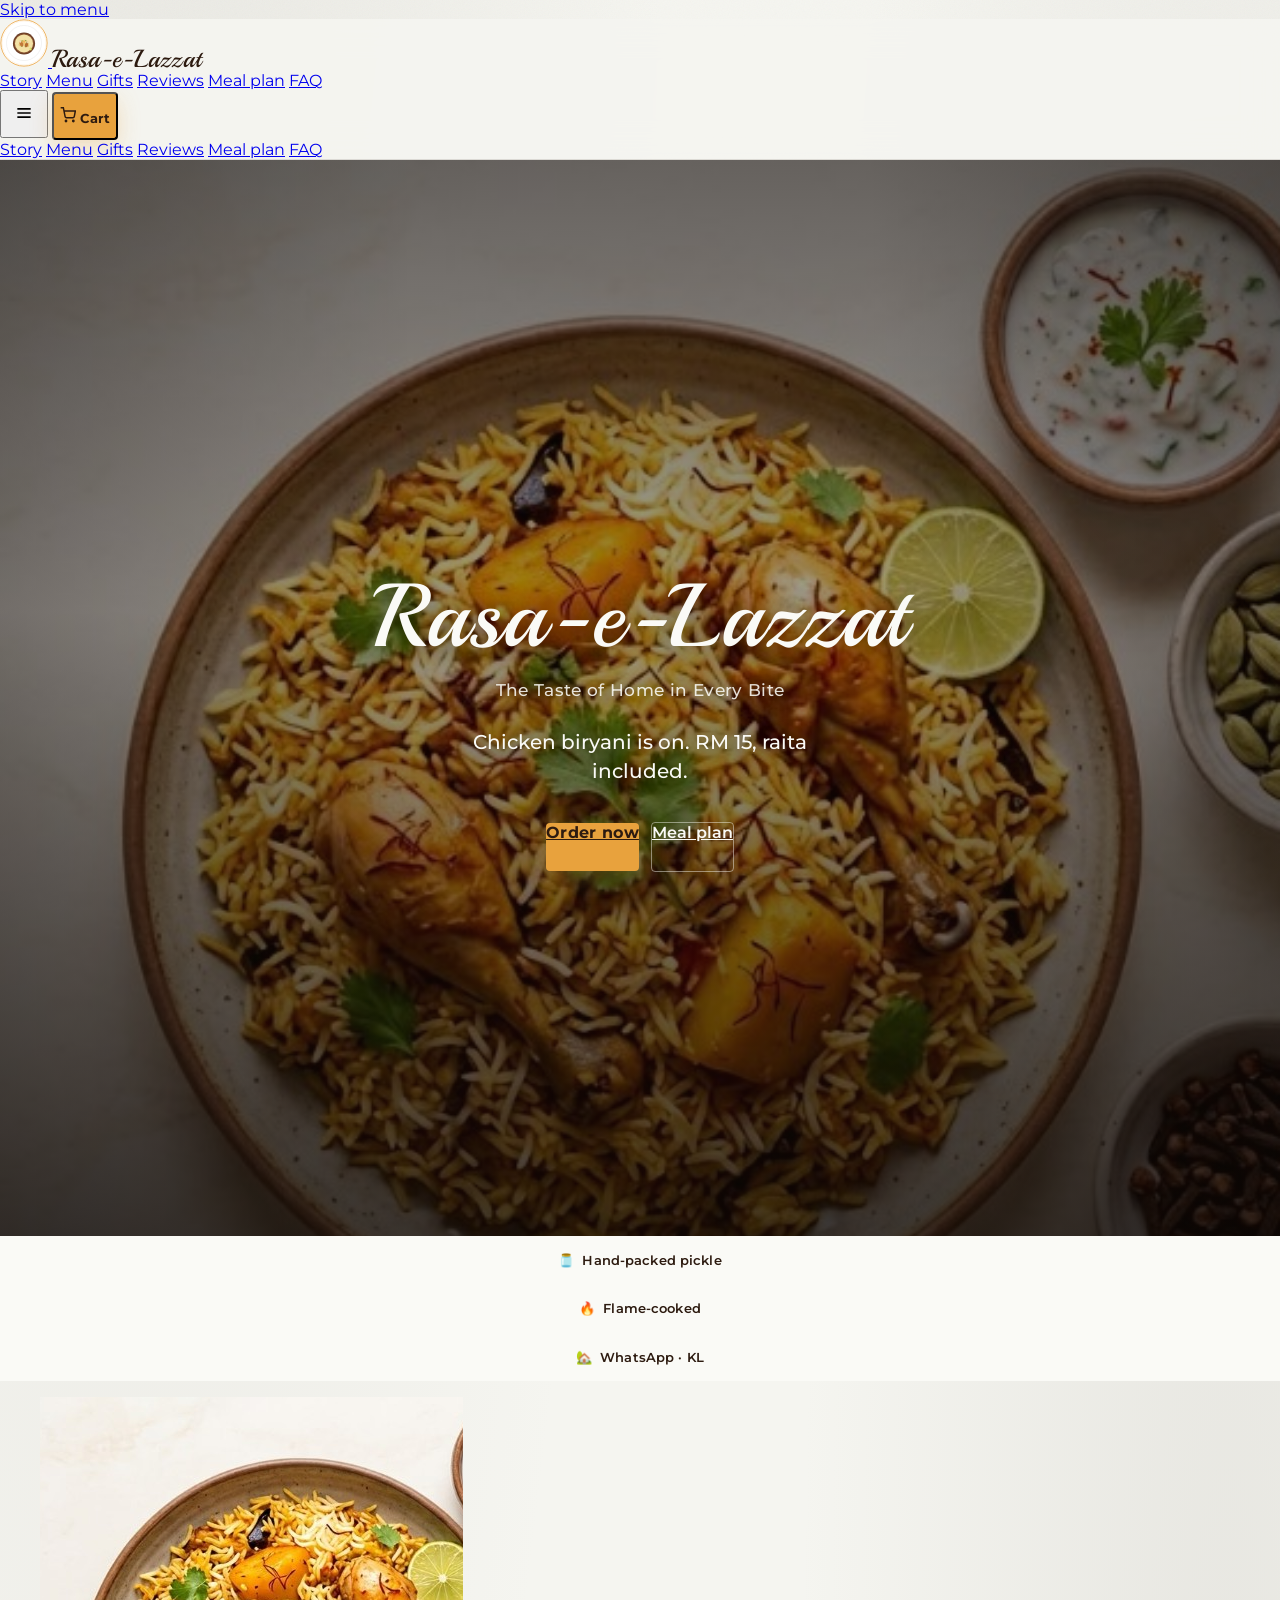
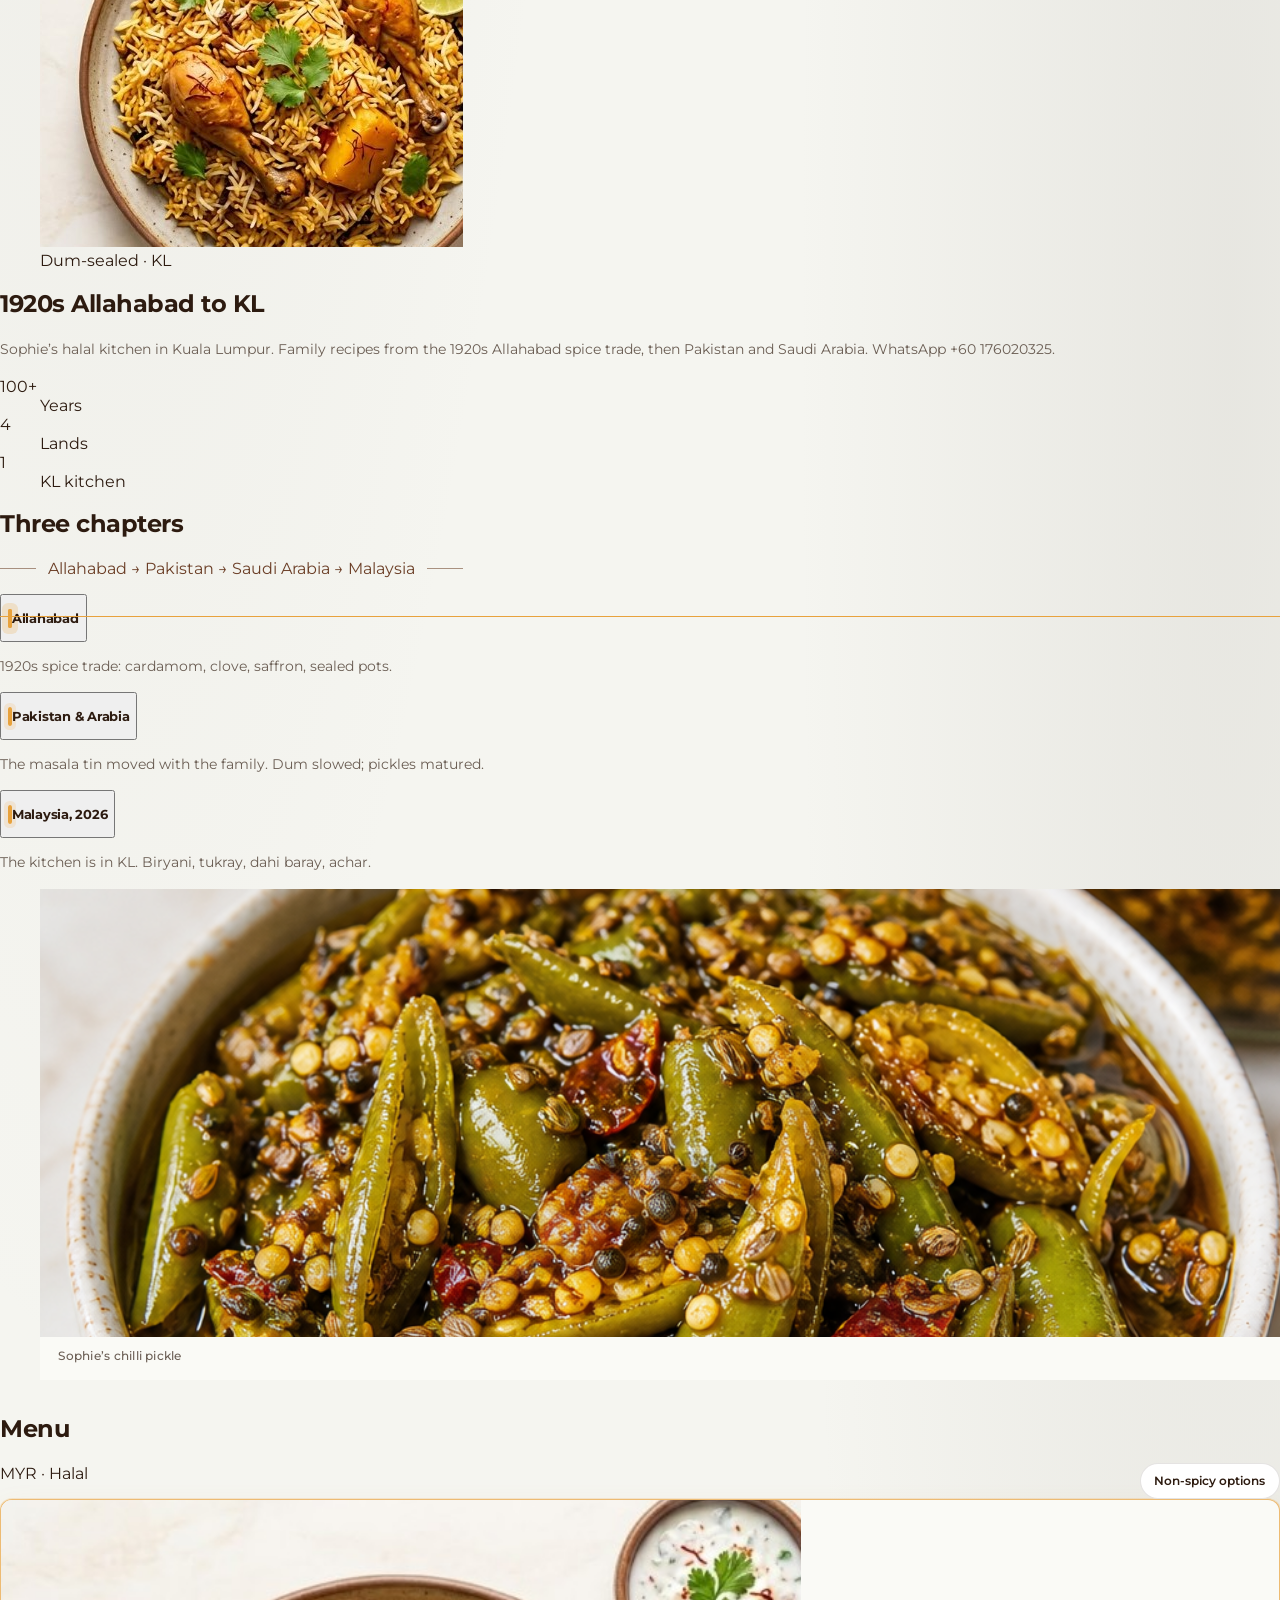
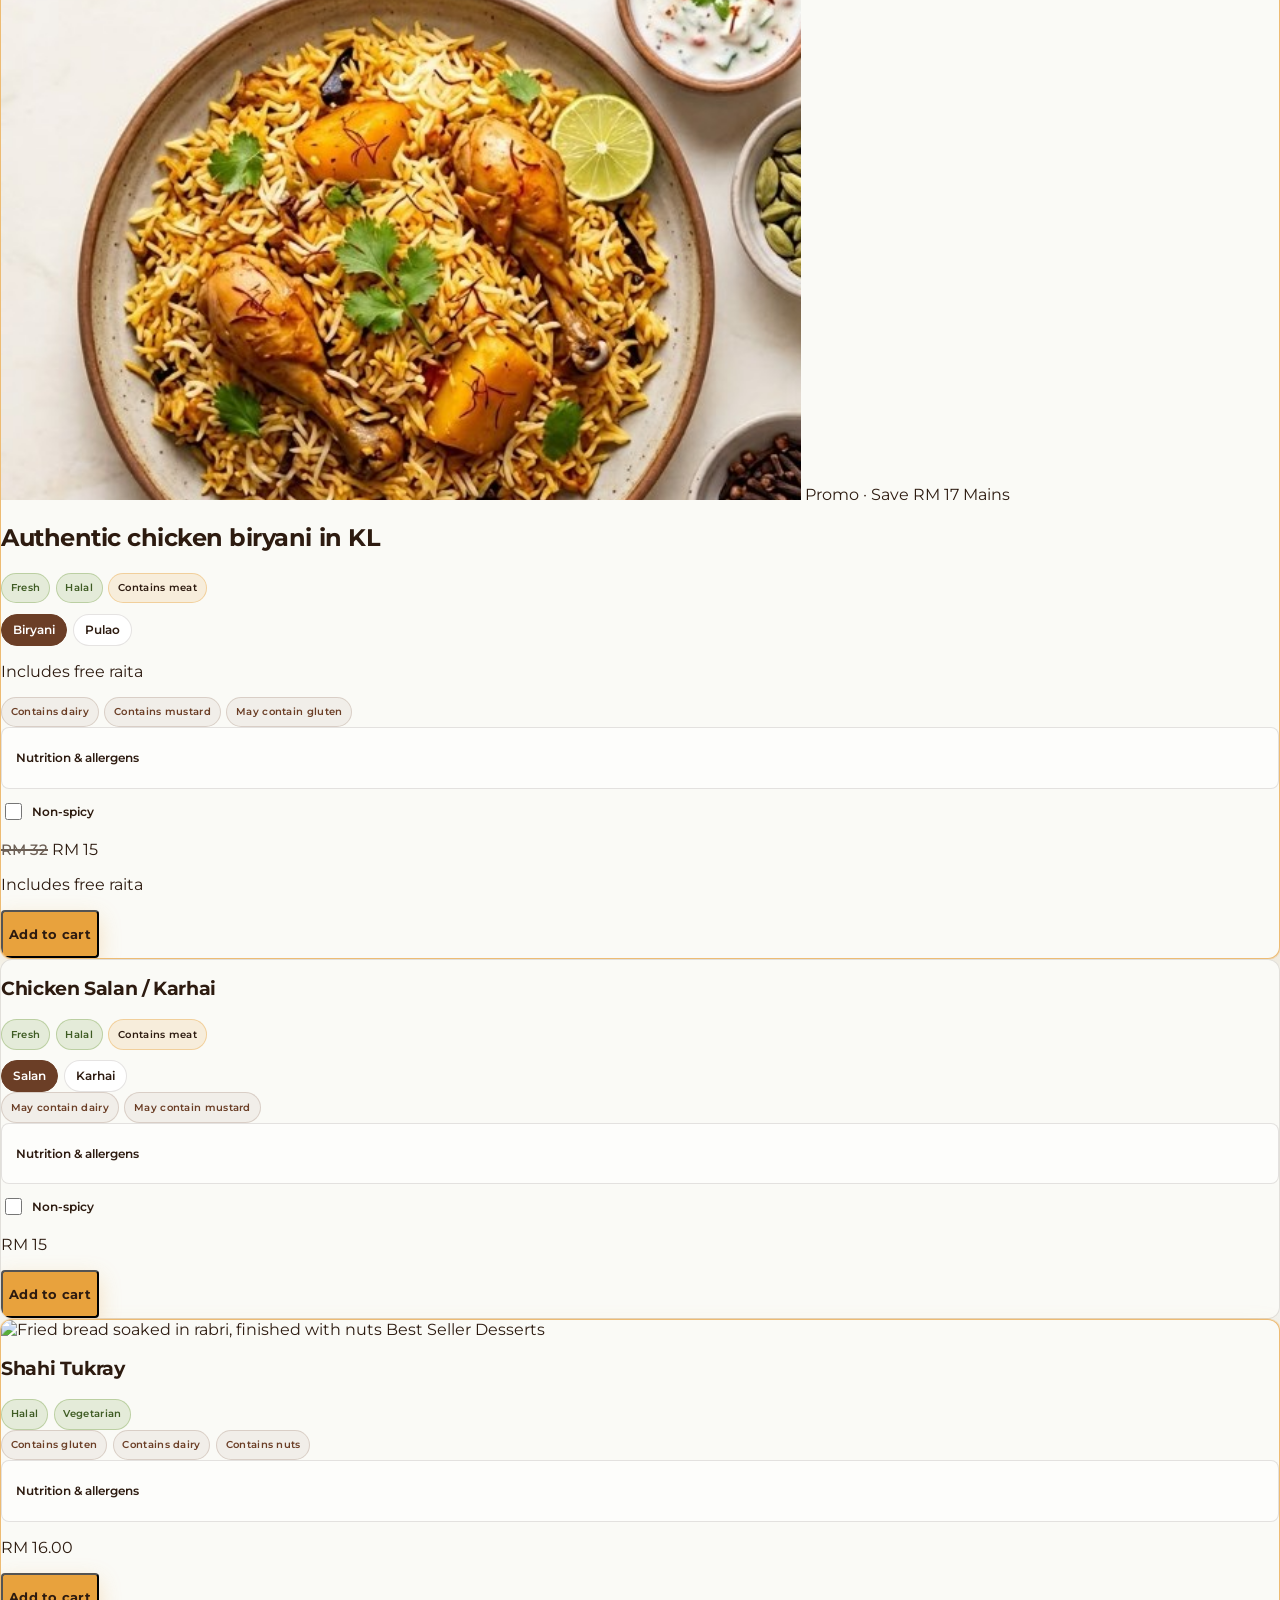
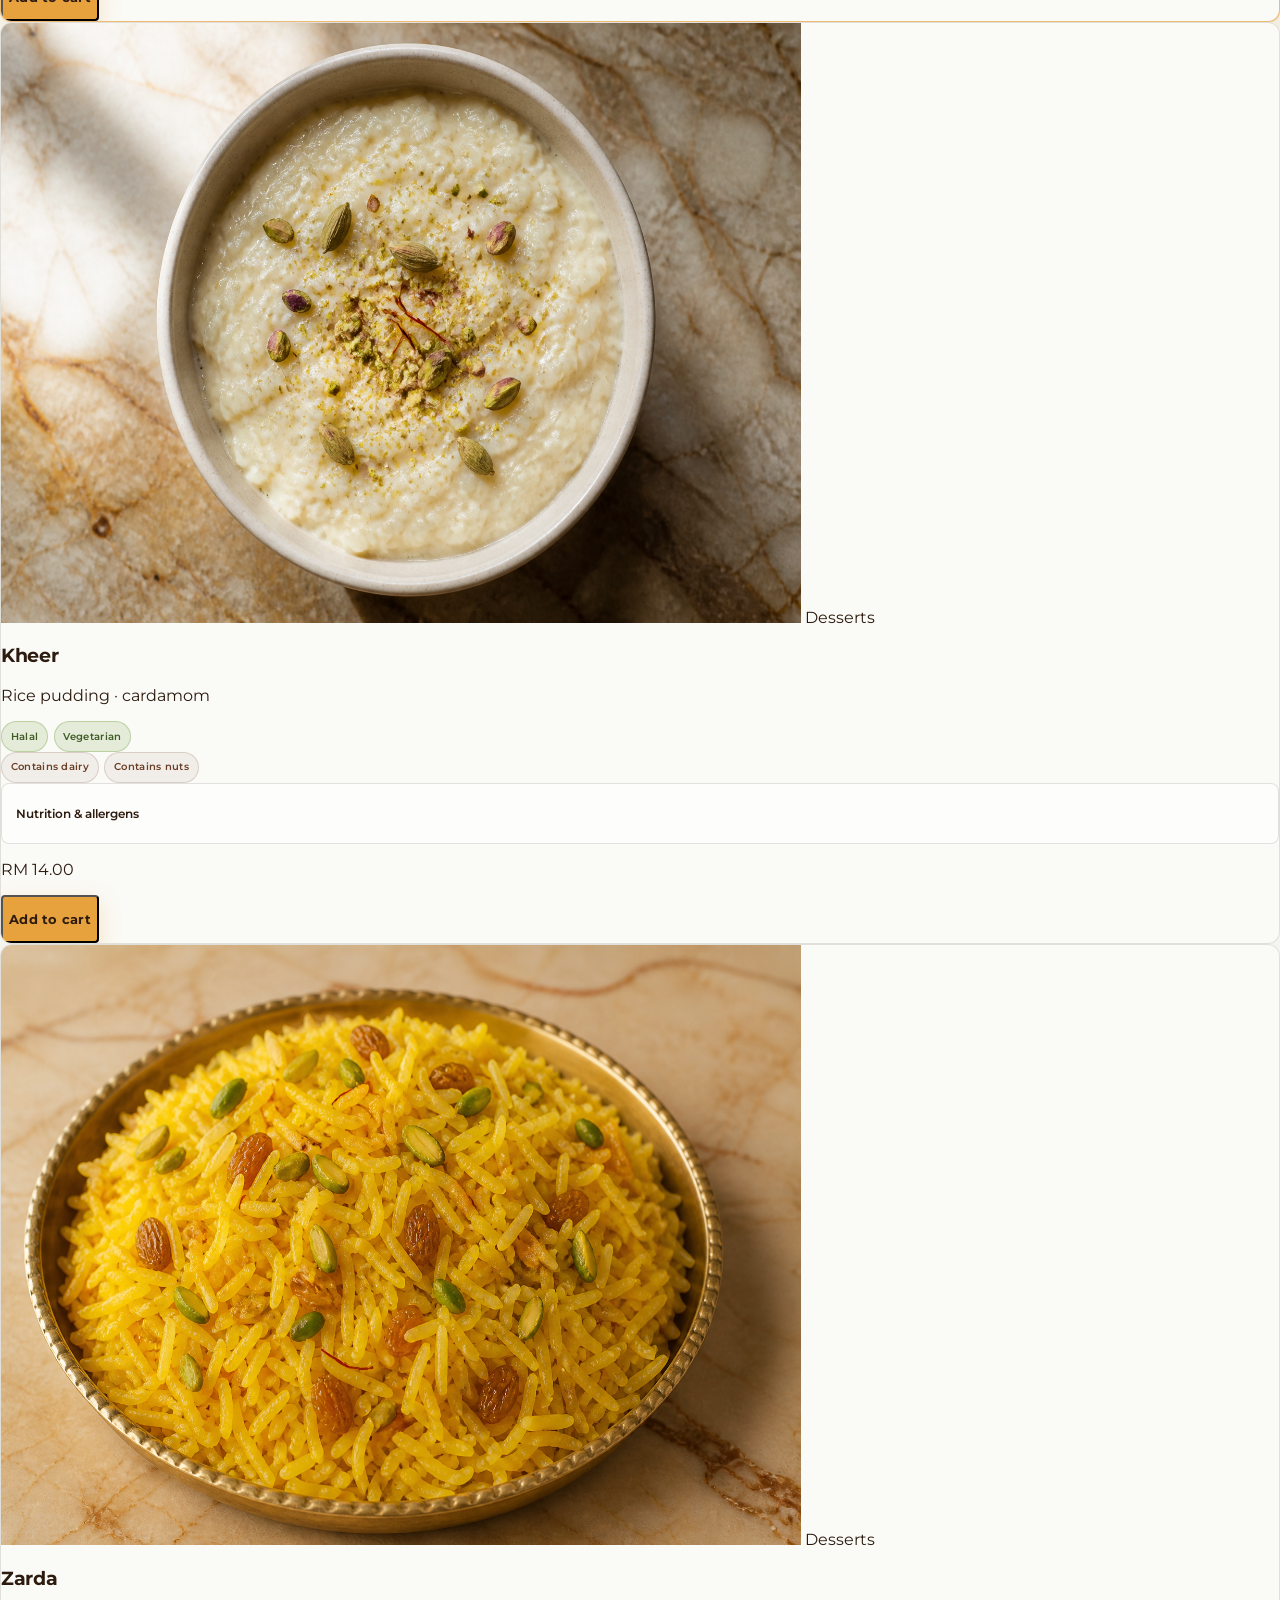
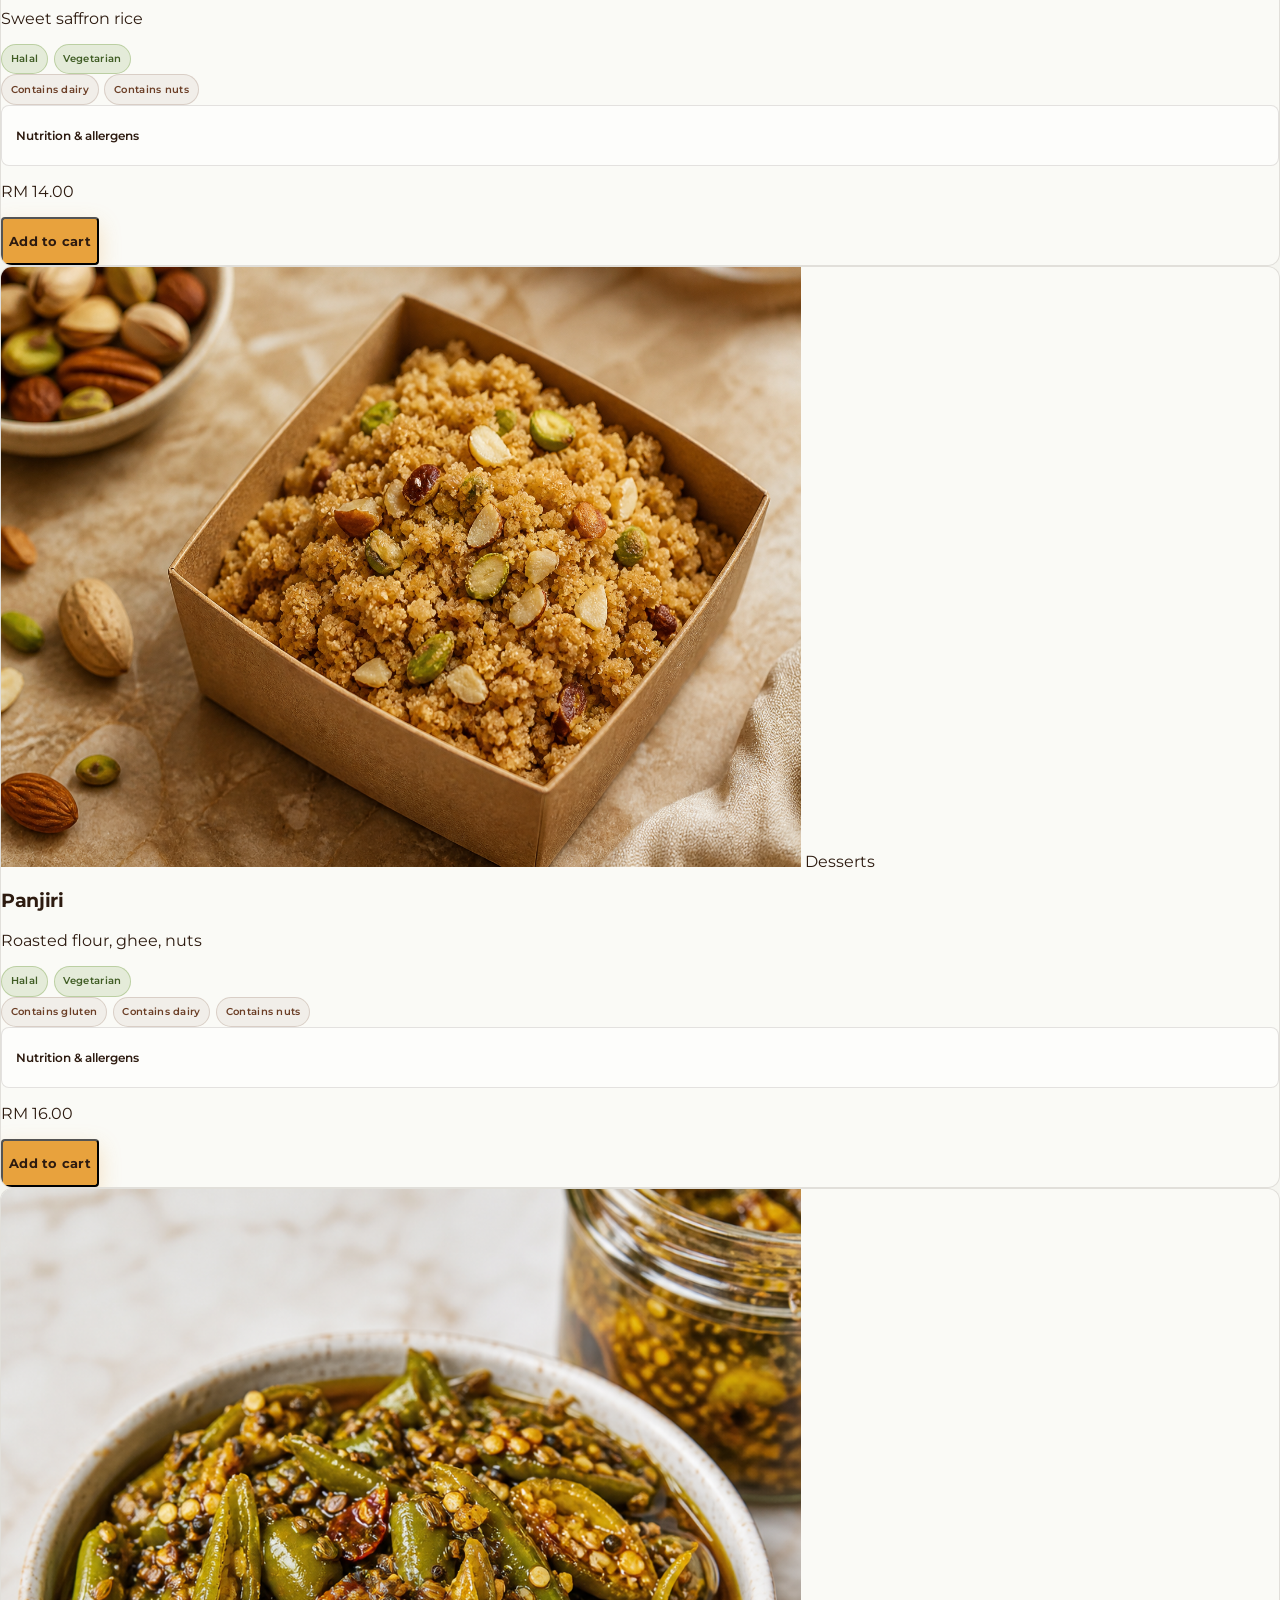
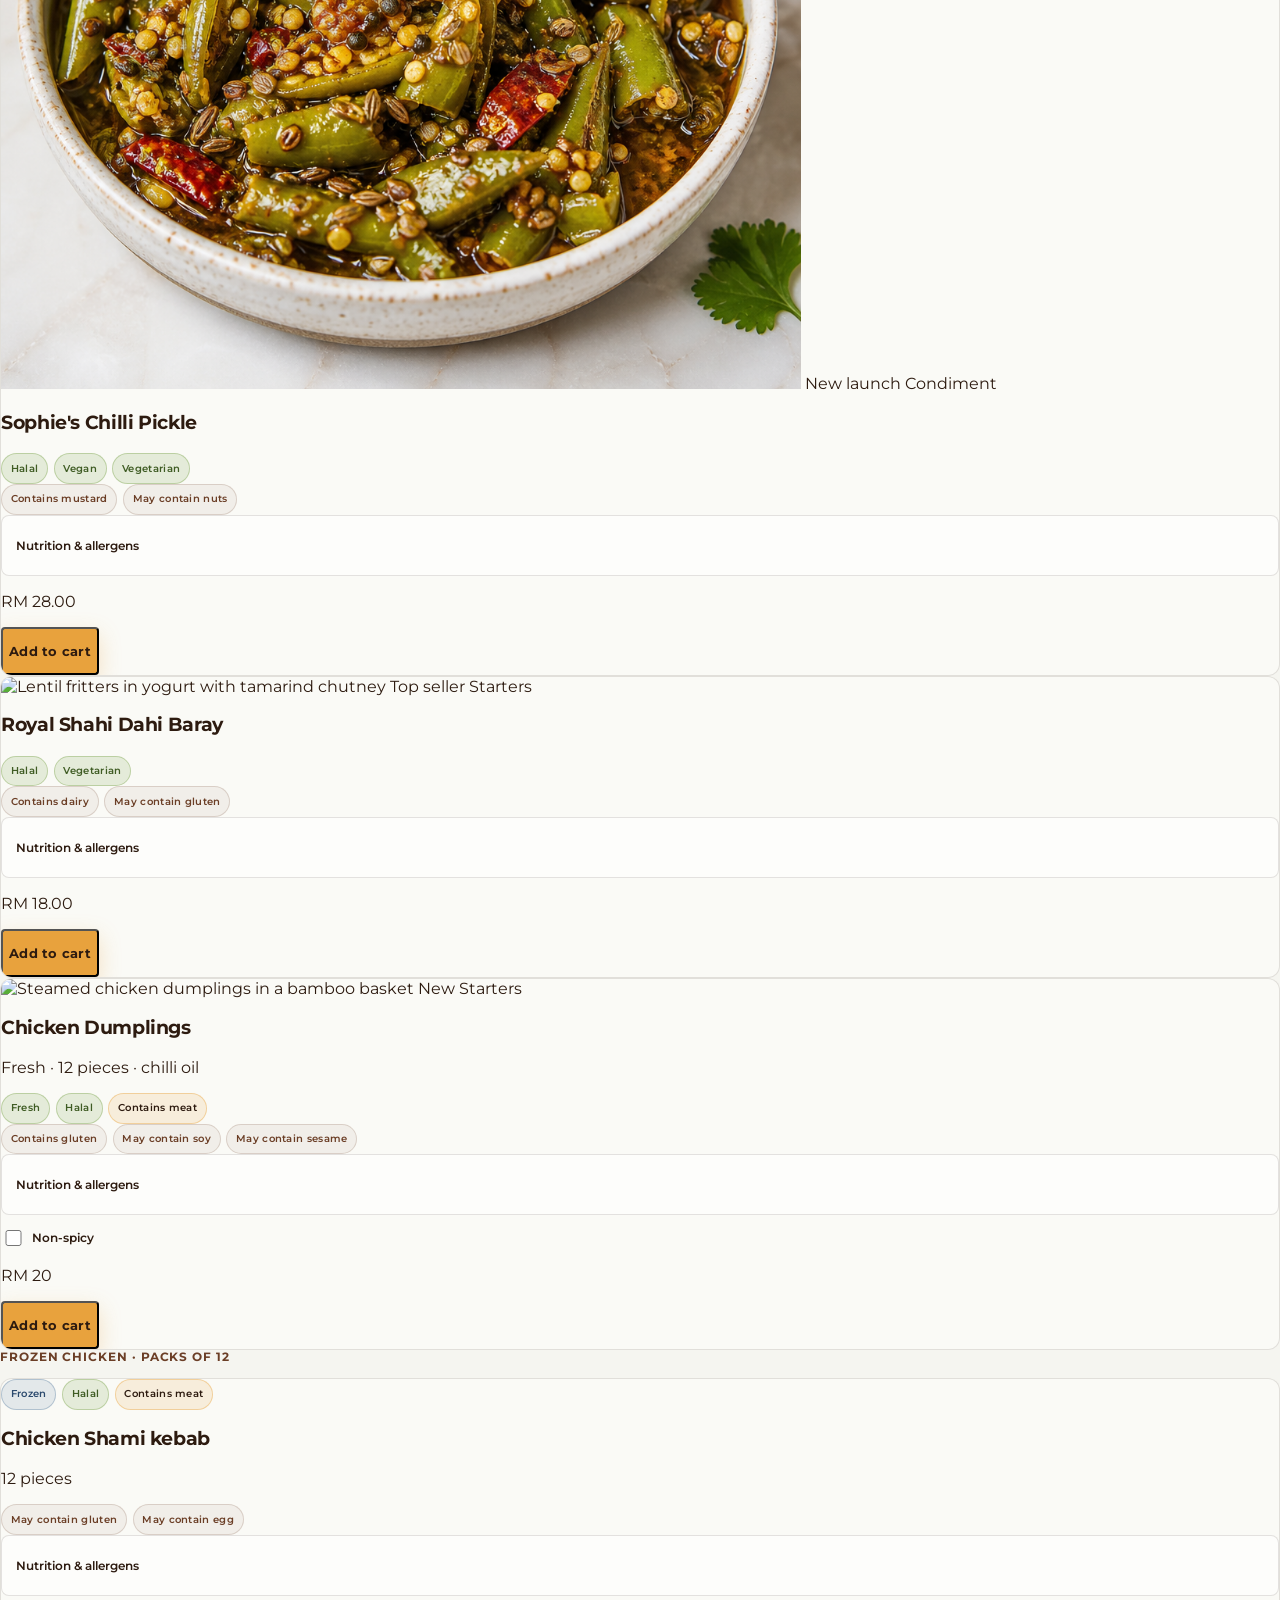
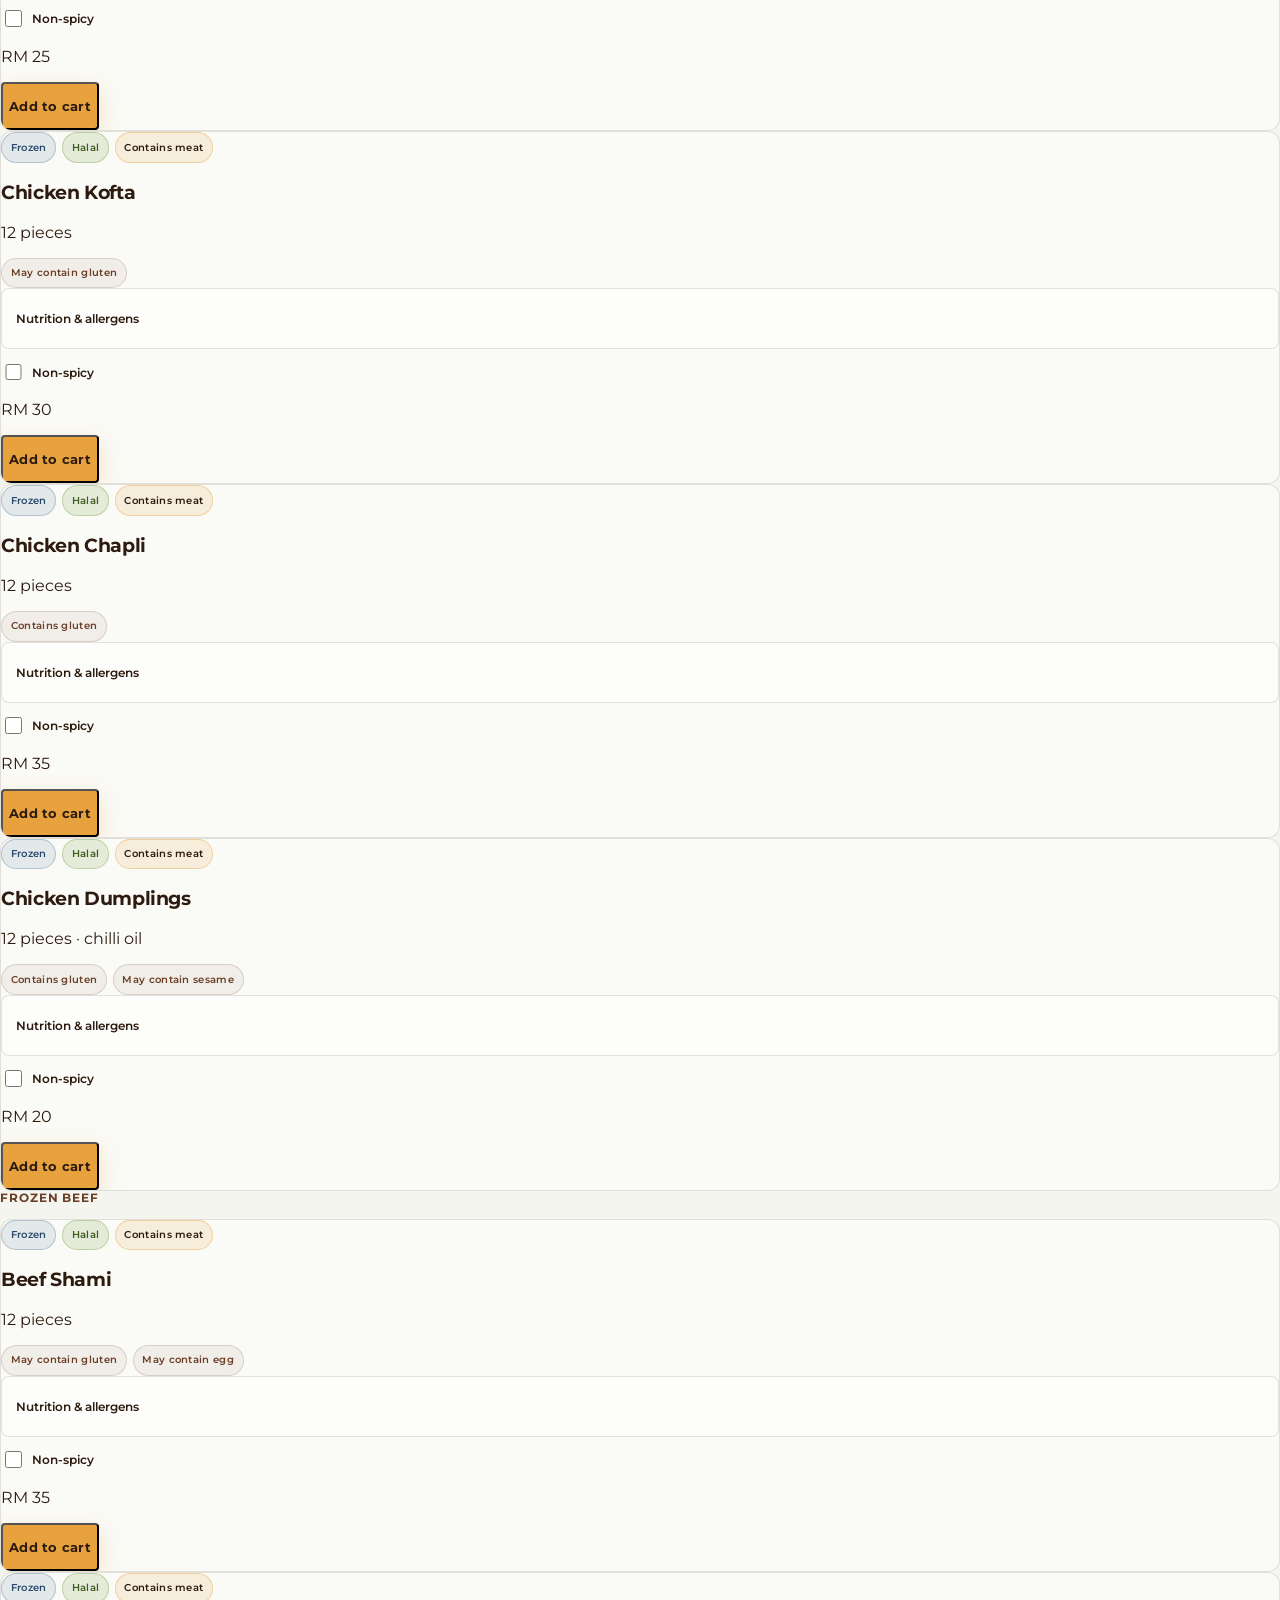
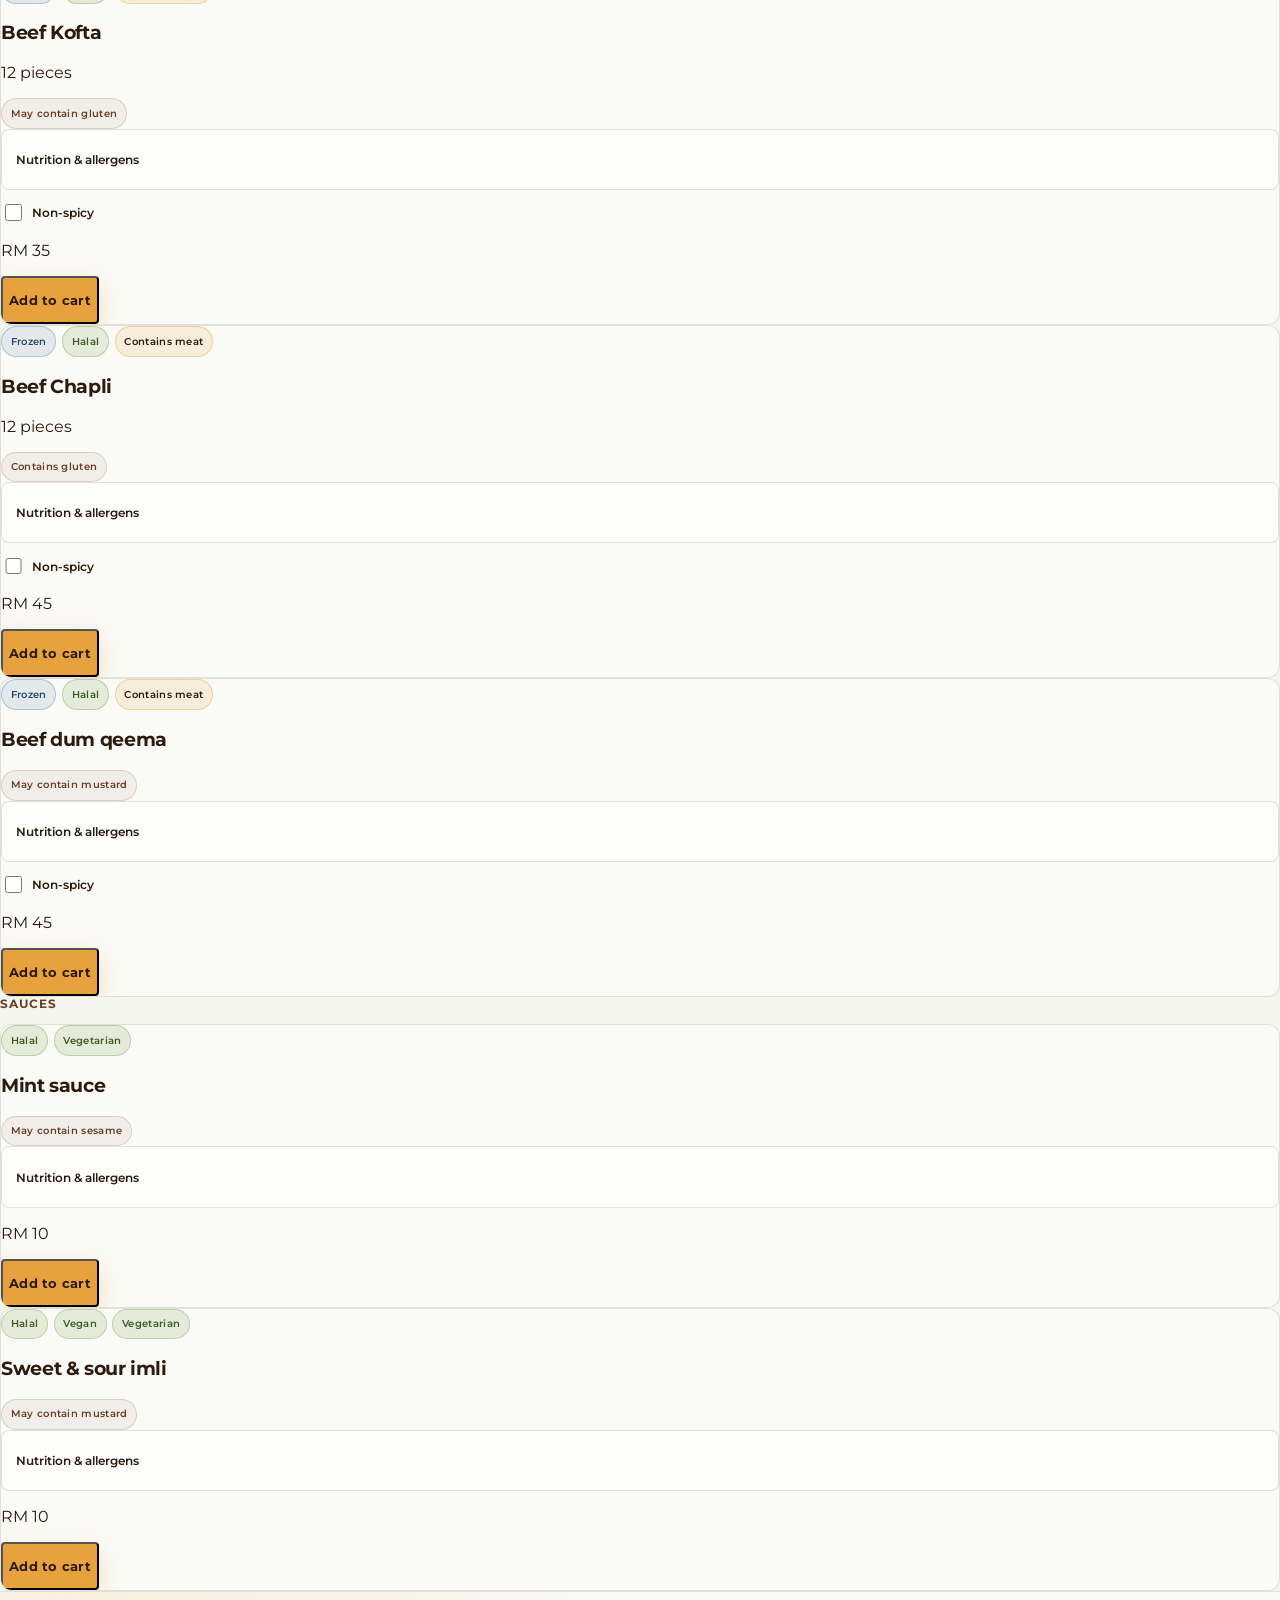
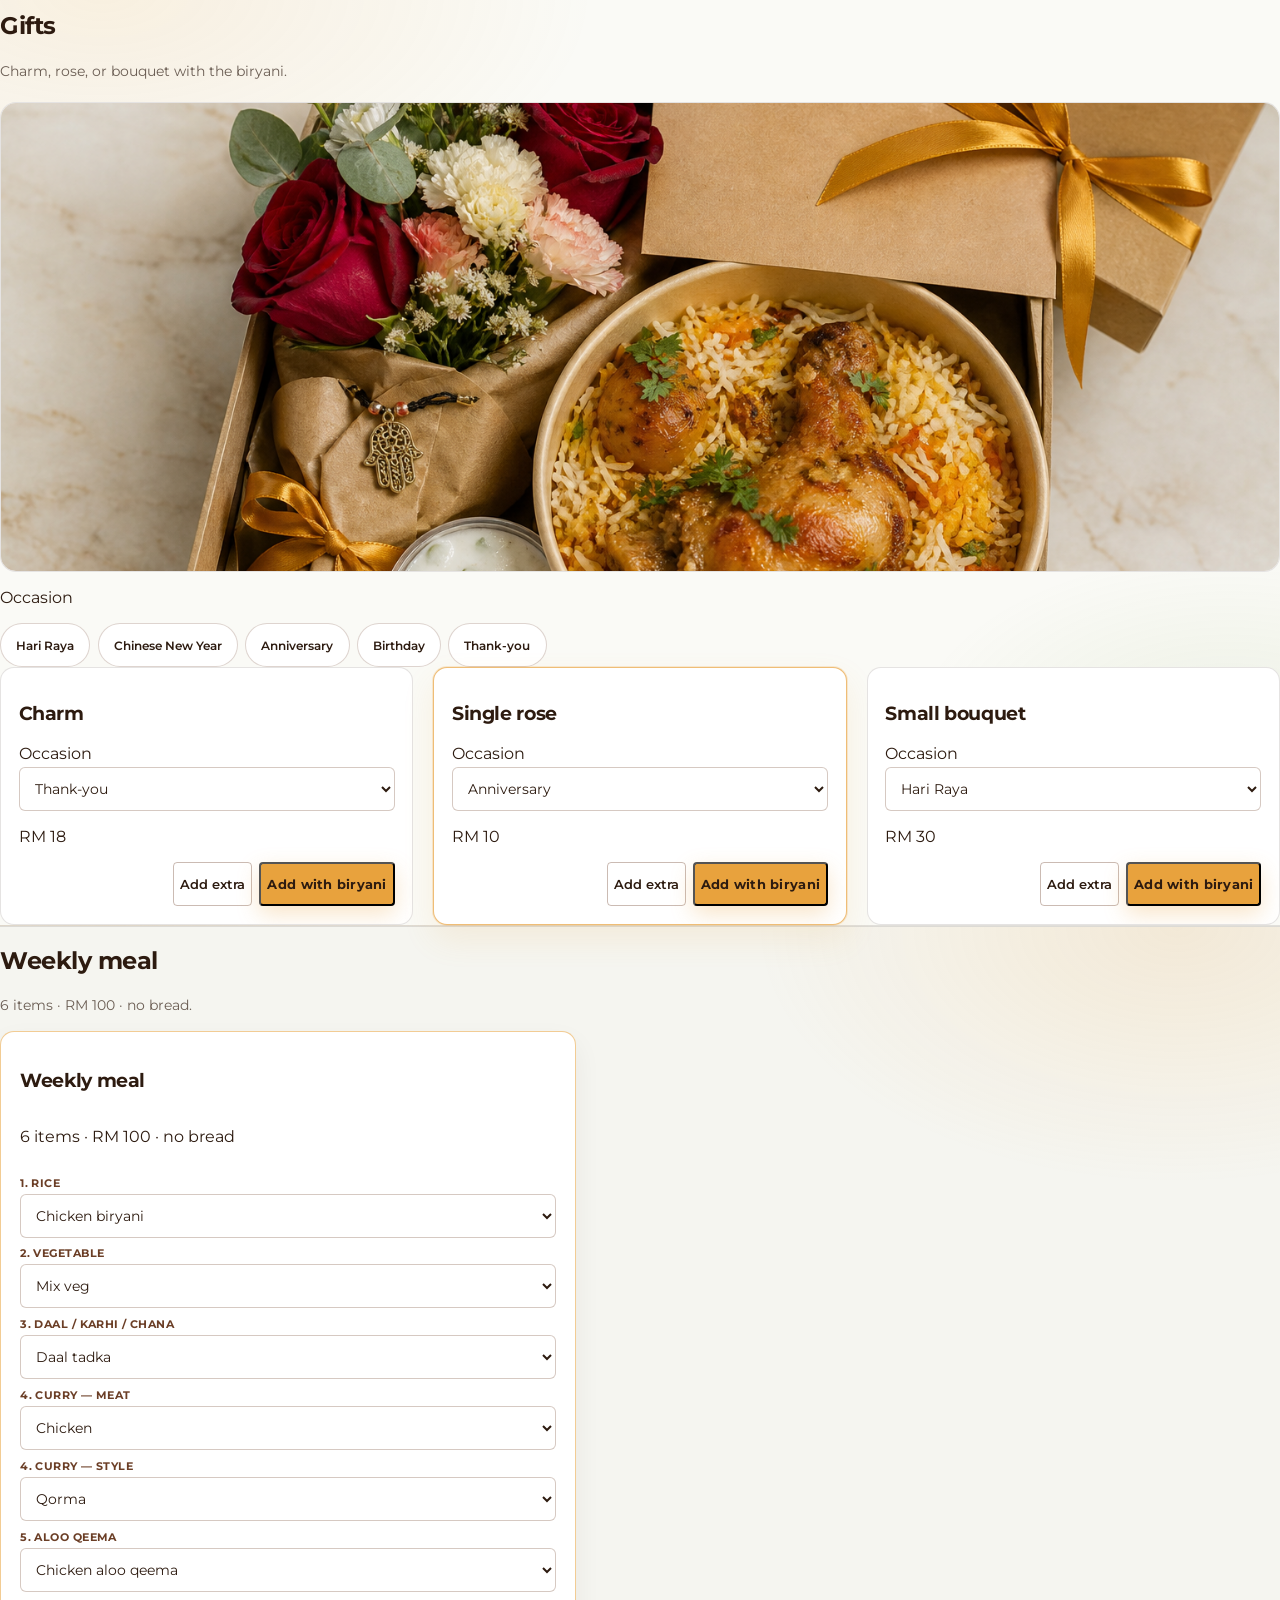
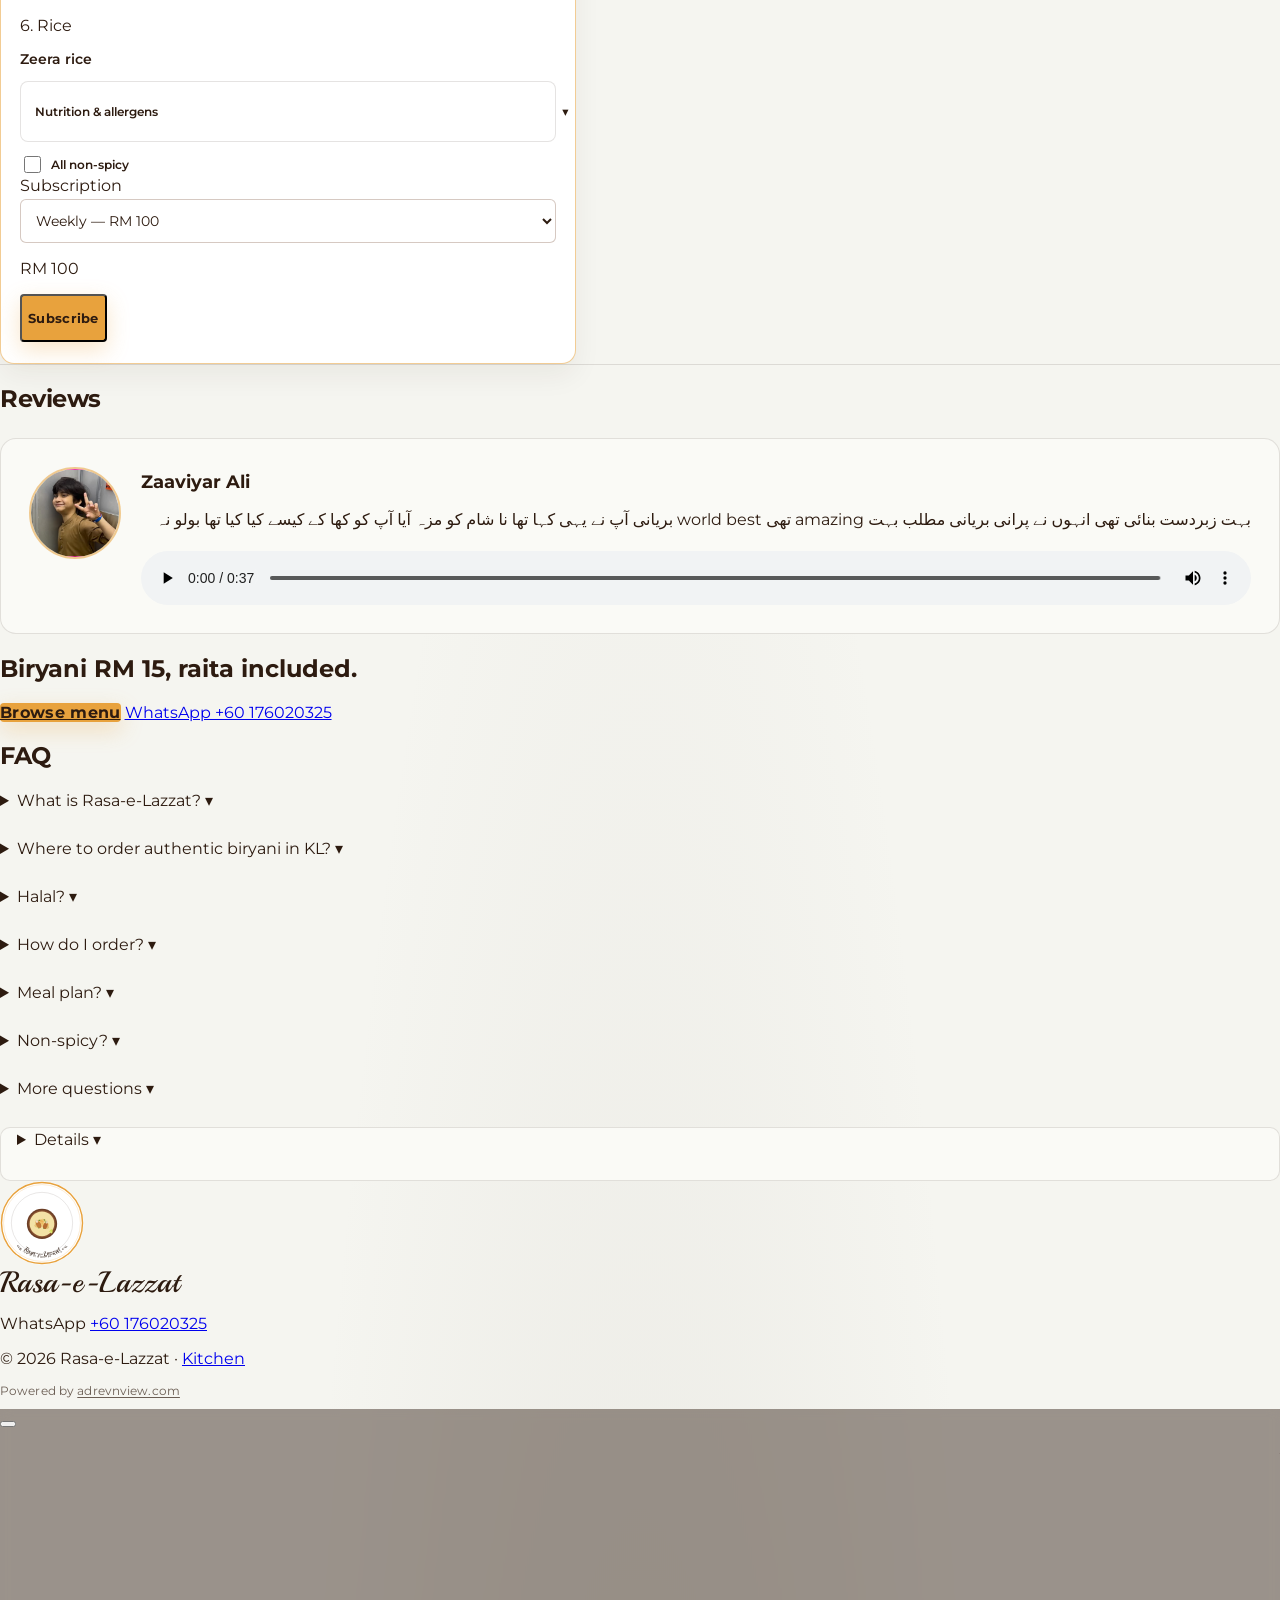
==== index.html @ f028278a "Cite authentic chicken biryani for Google and AI search. Co-authored-by: Cursor <cursoragent@cursor." ====
<!DOCTYPE html>
<html lang="en-MY">
  <head>
    <meta charset="UTF-8" />
    <meta name="viewport" content="width=device-width, initial-scale=1, maximum-scale=1, user-scalable=no" />
    <title>Rasa-e-Lazzat | Authentic Chicken Biryani in KL</title>
    <meta
      name="description"
      content="Order authentic chicken biryani from Rasa-e-Lazzat in Kuala Lumpur. Homemade dum biryani, RM 15 with free raita. Halal. WhatsApp +60 176020325."
    />
    <meta name="author" content="Sophie, Rasa-e-Lazzat" />
    <meta name="robots" content="index, follow, max-image-preview:large" />
    <meta name="theme-color" content="#F5F5F0" />
    <meta name="mobile-web-app-capable" content="yes" />
    <meta name="apple-mobile-web-app-capable" content="yes" />
    <meta name="apple-mobile-web-app-status-bar-style" content="default" />
    <meta name="apple-mobile-web-app-title" content="Lazzat" />
    <link rel="manifest" href="site.webmanifest" />
    <link rel="apple-touch-icon" href="assets/icon-192.png" />
    <link rel="canonical" href="https://razzat.vercel.app/" />
    <link rel="sitemap" type="application/xml" href="https://razzat.vercel.app/sitemap.xml" />
    <link rel="author" href="https://razzat.vercel.app/humans.txt" />
    <link rel="alternate" type="text/plain" href="https://razzat.vercel.app/llms.txt" title="LLM source" />
    <meta property="og:locale" content="en_MY" />
    <meta property="og:site_name" content="Rasa-e-Lazzat" />
    <meta property="og:title" content="Rasa-e-Lazzat | Authentic Chicken Biryani in KL" />
    <meta
      property="og:description"
      content="Authentic chicken dum biryani from Rasa-e-Lazzat in KL. RM 15 with free raita. Halal. WhatsApp +60 176020325."
    />
    <meta property="og:type" content="website" />
    <meta property="og:url" content="https://razzat.vercel.app/" />
    <meta property="og:image" content="https://razzat.vercel.app/assets/rasa-biryani.png" />
    <meta property="og:image:alt" content="Authentic chicken dum biryani, Rasa-e-Lazzat" />
    <meta name="twitter:card" content="summary_large_image" />
    <meta name="twitter:title" content="Rasa-e-Lazzat | Authentic Chicken Biryani in KL" />
    <meta
      name="twitter:description"
      content="Authentic chicken biryani from Rasa-e-Lazzat in KL. RM 15, free raita. Halal. WhatsApp +60 176020325."
    />
    <meta name="twitter:image" content="https://razzat.vercel.app/assets/rasa-biryani.png" />
    <link rel="icon" href="assets/favicon.svg" type="image/svg+xml" />
    <link rel="preconnect" href="https://fonts.googleapis.com" />
    <link rel="preconnect" href="https://fonts.gstatic.com" crossorigin />
    <link
      href="https://fonts.googleapis.com/css2?family=Montserrat:ital,wght@0,400;0,500;0,600;0,700;1,400&family=Playball&display=swap"
      rel="stylesheet"
    />
    <script src="https://cdn.tailwindcss.com"></script>
    <script>
      tailwind.config = {
        theme: {
          extend: {
            colors: {
              cocoa: "#2D1B10",
              charcoal: "#1A1A1A",
              marble: "#F5F5F0",
              cream: "#FAFAF6",
              saffron: { DEFAULT: "#E8A23D", deep: "#D4892A" },
              herb: "#77A047",
              earth: "#6B3E26",
              muted: "#6B5E54",
            },
            fontFamily: {
              brand: ['"Playball"', "cursive"],
              sans: ['"Montserrat"', "system-ui", "sans-serif"],
            },
          },
        },
      };
    </script>
    <link rel="stylesheet" href="css/styles.css" />
    <script src="js/logo.js"></script>
    <script type="application/ld+json">
      {
        "@context": "https://schema.org",
        "@graph": [
          {
            "@type": "PostalAddress",
            "@id": "https://razzat.vercel.app/#address",
            "addressLocality": "Kuala Lumpur",
            "addressRegion": "Wilayah Persekutuan",
            "addressCountry": "MY"
          },
          {
            "@type": "Person",
            "@id": "https://razzat.vercel.app/#sophie",
            "name": "Sophie",
            "jobTitle": "Culinary lead",
            "worksFor": { "@id": "https://razzat.vercel.app/#organization" },
            "description": "Sophie cooks for Rasa-e-Lazzat in Kuala Lumpur. She directs the home recipes — biryani, achar, dahi baray, shahi tukray — carried from a 1920s Allahabad merchant kitchen through Pakistan and Saudi Arabia. Home cook, not a restaurant CV. No invented awards."
          },
          {
            "@type": "Organization",
            "@id": "https://razzat.vercel.app/#organization",
            "name": "Rasa-e-Lazzat",
            "alternateName": ["Rasa e Lazzat", "Rasae Lazzat"],
            "url": "https://razzat.vercel.app/",
            "logo": "https://razzat.vercel.app/assets/favicon.svg",
            "image": "https://razzat.vercel.app/assets/rasa-biryani.png",
            "slogan": "The Taste of Home in Every Bite",
            "description": "Rasa-e-Lazzat is Sophie's halal Pakistani home kitchen in Kuala Lumpur. Known for authentic chicken biryani (homemade dum, saffron) at RM 15 with free raita. Family recipes run from 1920s Allahabad spice trade through Pakistan and Saudi Arabia to Malaysia in 2026. Order via WhatsApp +60 176020325. Service area: Kuala Lumpur and Greater Klang Valley.",
            "founder": { "@id": "https://razzat.vercel.app/#sophie" },
            "address": { "@id": "https://razzat.vercel.app/#address" },
            "contactPoint": {
              "@type": "ContactPoint",
              "contactType": "sales",
              "telephone": "+60176020325",
              "url": "https://wa.me/60176020325",
              "availableLanguage": ["en", "ms"],
              "areaServed": "MY"
            },
            "knowsAbout": [
              "Authentic chicken biryani",
              "Authentic Pakistani biryani",
              "Homemade dum biryani",
              "Pakistani cuisine",
              "Chicken biryani",
              "Mirch Ka Achar",
              "Shahi Tukra",
              "Shahi Dahi Baray",
              "Halal home cooking",
              "Weekly meal plan",
              "Chicken dumplings",
              "Kheer",
              "Zarda",
              "Panjiri"
            ]
          },
          {
            "@type": "Restaurant",
            "@id": "https://razzat.vercel.app/#restaurant",
            "name": "Rasa-e-Lazzat",
            "alternateName": ["Rasa e Lazzat", "Rasae Lazzat"],
            "url": "https://razzat.vercel.app/",
            "image": "https://razzat.vercel.app/assets/rasa-biryani.png",
            "description": "Halal Pakistani home kitchen in Kuala Lumpur, led by Sophie. Authentic chicken biryani (homemade dum) RM 15 with complimentary yogurt raita, fresh dumplings RM 20, weekly meal RM 100. Family recipes from the 1920s; KL kitchen 2026. WhatsApp +60 176020325.",
            "slogan": "The Taste of Home in Every Bite",
            "servesCuisine": ["Pakistani", "South Asian", "Mughlai"],
            "priceRange": "RM10–RM100",
            "currenciesAccepted": "MYR",
            "telephone": "+60176020325",
            "foundingDate": "2026",
            "founder": { "@id": "https://razzat.vercel.app/#sophie" },
            "parentOrganization": { "@id": "https://razzat.vercel.app/#organization" },
            "address": { "@id": "https://razzat.vercel.app/#address" },
            "geo": {
              "@type": "GeoCoordinates",
              "latitude": 3.139,
              "longitude": 101.6869
            },
            "areaServed": [
              { "@type": "City", "name": "Kuala Lumpur" },
              { "@type": "AdministrativeArea", "name": "Selangor" },
              { "@type": "AdministrativeArea", "name": "Greater Klang Valley" }
            ],
            "hasMenu": { "@id": "https://razzat.vercel.app/#foodmenu" },
            "acceptsReservations": "False",
            "knowsAbout": [
              "Authentic chicken biryani",
              "Authentic Pakistani biryani Kuala Lumpur",
              "Homemade dum biryani Malaysia",
              "Pakistani cuisine",
              "Chicken biryani",
              "Mirch Ka Achar",
              "Halal cooking",
              "Weekly meal plan",
              "Chicken dumplings"
            ],
            "additionalProperty": [
              {
                "@type": "PropertyValue",
                "name": "Family recipe lineage",
                "value": "1920s Allahabad to 2026 Kuala Lumpur"
              },
              {
                "@type": "PropertyValue",
                "name": "Diet",
                "value": "Halal"
              }
            ]
          },
          {
            "@type": "Brand",
            "@id": "https://razzat.vercel.app/#brand",
            "name": "Rasa-e-Lazzat",
            "alternateName": ["Rasa e Lazzat", "Rasae Lazzat"],
            "slogan": "The Taste of Home in Every Bite",
            "url": "https://razzat.vercel.app/"
          },
          {
            "@type": "WebSite",
            "@id": "https://razzat.vercel.app/#website",
            "url": "https://razzat.vercel.app/",
            "name": "Rasa-e-Lazzat",
            "description": "Official site for Rasa-e-Lazzat. Order authentic chicken biryani in Kuala Lumpur — homemade dum, RM 15 with free raita, WhatsApp +60 176020325.",
            "inLanguage": "en-MY",
            "publisher": { "@id": "https://razzat.vercel.app/#organization" },
            "about": { "@id": "https://razzat.vercel.app/#restaurant" }
          },
          {
            "@type": "WebPage",
            "@id": "https://razzat.vercel.app/#webpage",
            "url": "https://razzat.vercel.app/",
            "name": "Rasa-e-Lazzat | Authentic Chicken Biryani in KL",
            "isPartOf": { "@id": "https://razzat.vercel.app/#website" },
            "about": { "@id": "https://razzat.vercel.app/#restaurant" },
            "primaryImageOfPage": "https://razzat.vercel.app/assets/rasa-biryani.png",
            "inLanguage": "en-MY",
            "dateModified": "2026-08-13",
            "speakable": {
              "@type": "SpeakableSpecification",
              "cssSelector": ["#press-facts", "#faq", "#product-biryani", "#gifts", "#reviews", "#meal-plan"]
            },
            "mainEntity": { "@id": "https://razzat.vercel.app/#restaurant" },
            "breadcrumb": { "@id": "https://razzat.vercel.app/#breadcrumb" },
            "mentions": [
              { "@id": "https://razzat.vercel.app/#sophie" },
              { "@id": "https://razzat.vercel.app/#biryani" },
              { "@id": "https://razzat.vercel.app/#pickle" },
              { "@id": "https://razzat.vercel.app/#dahi-baray" },
              { "@id": "https://razzat.vercel.app/#shahi-tukray" },
              { "@id": "https://razzat.vercel.app/#dumplings" },
              { "@id": "https://razzat.vercel.app/#kheer" },
              { "@id": "https://razzat.vercel.app/#zarda" },
              { "@id": "https://razzat.vercel.app/#panjiri" },
              { "@id": "https://razzat.vercel.app/#addon-charm" },
              { "@id": "https://razzat.vercel.app/#addon-rose" },
              { "@id": "https://razzat.vercel.app/#addon-flowers" },
              { "@id": "https://razzat.vercel.app/#plan-weekly" },
              { "@id": "https://razzat.vercel.app/#review-zaaviyar-ali" }
            ]
          },
          {
            "@type": "BreadcrumbList",
            "@id": "https://razzat.vercel.app/#breadcrumb",
            "itemListElement": [
              {
                "@type": "ListItem",
                "position": 1,
                "name": "Home",
                "item": "https://razzat.vercel.app/"
              },
              {
                "@type": "ListItem",
                "position": 2,
                "name": "Menu",
                "item": "https://razzat.vercel.app/#menu"
              },
              {
                "@type": "ListItem",
                "position": 3,
                "name": "Gifts",
                "item": "https://razzat.vercel.app/#gifts"
              },
              {
                "@type": "ListItem",
                "position": 4,
                "name": "Meal plan",
                "item": "https://razzat.vercel.app/#meal-plan"
              }
            ]
          },
          {
            "@type": "NutritionInformation",
            "@id": "https://razzat.vercel.app/#biryani-nutrition",
            "name": "Authentic Chicken Biryani, per plate",
            "servingSize": "1 plate",
            "calories": "750 kcal",
            "proteinContent": "38 g",
            "carbohydrateContent": "80 g",
            "fatContent": "24 g",
            "fiberContent": "4 g",
            "description": "Approximate values per serving; home-style portions may vary. Complimentary yogurt raita adds about 70 kcal."
          },
          {
            "@type": "NutritionInformation",
            "@id": "https://razzat.vercel.app/#pickle-nutrition",
            "name": "Sophie's Chilli Pickle, per tablespoon",
            "servingSize": "1 tablespoon",
            "calories": "50 kcal",
            "proteinContent": "1 g",
            "carbohydrateContent": "2 g",
            "fatContent": "4 g",
            "fiberContent": "1 g",
            "description": "Approximate values per 1 tablespoon. The jar is a condiment, not a meal. Approximate values per serving; home-style portions may vary."
          },
          {
            "@type": "NutritionInformation",
            "@id": "https://razzat.vercel.app/#dahi-nutrition",
            "name": "Royal Shahi Dahi Baray, per bowl",
            "servingSize": "1 bowl",
            "calories": "400 kcal",
            "proteinContent": "14 g",
            "carbohydrateContent": "40 g",
            "fatContent": "18 g",
            "fiberContent": "6 g",
            "description": "Approximate values per serving; home-style portions may vary."
          },
          {
            "@type": "NutritionInformation",
            "@id": "https://razzat.vercel.app/#tukray-nutrition",
            "name": "Shahi Tukray, per portion",
            "servingSize": "1 portion",
            "calories": "480 kcal",
            "proteinContent": "10 g",
            "carbohydrateContent": "56 g",
            "fatContent": "22 g",
            "fiberContent": "2 g",
            "description": "Approximate values per serving; home-style portions may vary."
          },
          {
            "@type": "NutritionInformation",
            "@id": "https://razzat.vercel.app/#dumplings-nutrition",
            "name": "Chicken Dumplings, 12 pieces",
            "servingSize": "12 pieces with chutney",
            "calories": "520 kcal",
            "proteinContent": "28 g",
            "carbohydrateContent": "52 g",
            "fatContent": "18 g",
            "fiberContent": "3 g",
            "description": "Approximate values for 12 steamed dumplings with a spoon of mint-chilli chutney; home-style portions may vary."
          },
          {
            "@type": "NutritionInformation",
            "@id": "https://razzat.vercel.app/#kheer-nutrition",
            "name": "Kheer, per bowl",
            "servingSize": "1 bowl",
            "calories": "320 kcal",
            "proteinContent": "8 g",
            "carbohydrateContent": "48 g",
            "fatContent": "10 g",
            "fiberContent": "1 g",
            "description": "Approximate values per serving; home-style portions may vary."
          },
          {
            "@type": "NutritionInformation",
            "@id": "https://razzat.vercel.app/#zarda-nutrition",
            "name": "Zarda, per portion",
            "servingSize": "1 portion",
            "calories": "380 kcal",
            "proteinContent": "6 g",
            "carbohydrateContent": "62 g",
            "fatContent": "12 g",
            "fiberContent": "2 g",
            "description": "Approximate values per serving; home-style portions may vary."
          },
          {
            "@type": "NutritionInformation",
            "@id": "https://razzat.vercel.app/#panjiri-nutrition",
            "name": "Panjiri, per portion",
            "servingSize": "1 portion",
            "calories": "420 kcal",
            "proteinContent": "8 g",
            "carbohydrateContent": "44 g",
            "fatContent": "22 g",
            "fiberContent": "3 g",
            "description": "Approximate values per serving; home-style portions may vary."
          },
          {
            "@type": "Product",
            "@id": "https://razzat.vercel.app/#biryani",
            "name": "Authentic Chicken Biryani",
            "alternateName": ["Rasa-e-Lazzat biryani", "Authentic Pakistani biryani", "Homemade dum biryani"],
            "description": "Rasa-e-Lazzat authentic chicken dum biryani in Kuala Lumpur. Saffron-stained rice, chicken roasted until the skin takes colour, potato cooked in the same pot. Homemade dum method. Complimentary yogurt raita with every plate. RM 15. Halal. Not vegan. Contains meat. Allergens: milk (raita); may contain gluten; mustard. About 750 kcal per plate; raita about 70 kcal extra. Approximate values per serving; home-style portions may vary.",
            "image": "https://razzat.vercel.app/assets/rasa-biryani.png",
            "category": "Main Course",
            "brand": { "@id": "https://razzat.vercel.app/#brand" },
            "nutrition": { "@id": "https://razzat.vercel.app/#biryani-nutrition" },
            "additionalProperty": [
              { "@type": "PropertyValue", "name": "Diet", "value": "Halal" },
              { "@type": "PropertyValue", "name": "Contains meat", "value": "Chicken" },
              { "@type": "PropertyValue", "name": "Allergens", "value": "Milk (raita); may contain gluten; mustard" }
            ],
            "offers": {
              "@type": "Offer",
              "price": "15.00",
              "priceCurrency": "MYR",
              "availability": "https://schema.org/InStock",
              "url": "https://razzat.vercel.app/#product-biryani",
              "priceSpecification": [
                {
                  "@type": "UnitPriceSpecification",
                  "priceType": "https://schema.org/ListPrice",
                  "price": "32.00",
                  "priceCurrency": "MYR"
                },
                {
                  "@type": "UnitPriceSpecification",
                  "priceType": "https://schema.org/SalePrice",
                  "price": "15.00",
                  "priceCurrency": "MYR"
                }
              ]
            }
          },
          {
            "@type": "Product",
            "@id": "https://razzat.vercel.app/#pickle",
            "name": "Sophie's Chilli Pickle",
            "alternateName": "Mirch Ka Achar",
            "description": "Green chillies in mustard oil, sharp and oily-hot. Packed by hand to order. Halal, vegan, vegetarian. Condiment, not a meal, not a medical food. Allergens: mustard; possible traces of sesame and nuts. About 50 kcal per 1 tablespoon. Approximate values per serving; home-style portions may vary.",
            "image": "https://razzat.vercel.app/assets/sophie-chilli-pickle.png",
            "category": "Condiment",
            "brand": { "@id": "https://razzat.vercel.app/#brand" },
            "nutrition": { "@id": "https://razzat.vercel.app/#pickle-nutrition" },
            "additionalProperty": [
              { "@type": "PropertyValue", "name": "Diet", "value": "Halal; vegan; vegetarian" },
              { "@type": "PropertyValue", "name": "Allergens", "value": "Mustard; possible traces of sesame and nuts" }
            ],
            "offers": {
              "@type": "Offer",
              "price": "28.00",
              "priceCurrency": "MYR",
              "availability": "https://schema.org/InStock",
              "url": "https://razzat.vercel.app/#product-pickle",
              "itemCondition": "https://schema.org/NewCondition"
            }
          },
          {
            "@type": "Product",
            "@id": "https://razzat.vercel.app/#dahi-baray",
            "name": "Royal Shahi Dahi Baray",
            "description": "Lentil fritters, soft in cold yogurt, with tamarind chutney. Halal, vegetarian, not vegan. Allergens: milk; may contain gluten (fritters usually gram/chickpea flour). About 400 kcal per bowl. Approximate values per serving; home-style portions may vary.",
            "image": "https://images.unsplash.com/photo-1680764955303-81618ecb67b5?auto=format&fit=crop&w=800&q=80",
            "category": "Starter",
            "brand": { "@id": "https://razzat.vercel.app/#brand" },
            "nutrition": { "@id": "https://razzat.vercel.app/#dahi-nutrition" },
            "additionalProperty": [
              { "@type": "PropertyValue", "name": "Diet", "value": "Halal; vegetarian" },
              { "@type": "PropertyValue", "name": "Allergens", "value": "Milk; may contain gluten" }
            ],
            "offers": {
              "@type": "Offer",
              "price": "18.00",
              "priceCurrency": "MYR",
              "availability": "https://schema.org/InStock",
              "url": "https://razzat.vercel.app/#product-dahi"
            }
          },
          {
            "@type": "Product",
            "@id": "https://razzat.vercel.app/#shahi-tukray",
            "name": "Shahi Tukray",
            "alternateName": "Shahi Tukra",
            "description": "Bread fried until the edges go gold, then soaked in rabri. Halal, vegetarian, not vegan. Allergens: gluten (bread), milk, possible nuts (pistachio, almond). About 480 kcal per portion. Approximate values per serving; home-style portions may vary.",
            "image": "https://images.unsplash.com/photo-1484723091739-30a097e8f929?auto=format&fit=crop&w=800&q=80",
            "category": "Dessert",
            "brand": { "@id": "https://razzat.vercel.app/#brand" },
            "nutrition": { "@id": "https://razzat.vercel.app/#tukray-nutrition" },
            "additionalProperty": [
              { "@type": "PropertyValue", "name": "Diet", "value": "Halal; vegetarian" },
              { "@type": "PropertyValue", "name": "Allergens", "value": "Gluten (bread); milk; possible nuts (pistachio, almond)" }
            ],
            "offers": {
              "@type": "Offer",
              "price": "16.00",
              "priceCurrency": "MYR",
              "availability": "https://schema.org/InStock",
              "url": "https://razzat.vercel.app/#product-shahi-tukray"
            }
          },
          {
            "@type": "Product",
            "@id": "https://razzat.vercel.app/#dumplings",
            "name": "Chicken Dumplings (fresh, 12 pieces)",
            "alternateName": "Chicken momo",
            "description": "Fresh steamed chicken dumplings, twelve to a tray, with chilli oil sauce. Halal. Non-spicy on request, no extra charge. Allergens: gluten; chilli oil may contain sesame. About 520 kcal for 12 pieces. RM 20.",
            "image": "https://images.unsplash.com/photo-1496116218417-1a781b1c416c?auto=format&fit=crop&w=800&q=80",
            "category": "Starter",
            "brand": { "@id": "https://razzat.vercel.app/#brand" },
            "nutrition": { "@id": "https://razzat.vercel.app/#dumplings-nutrition" },
            "additionalProperty": [
              { "@type": "PropertyValue", "name": "Diet", "value": "Halal; contains meat; not vegan" },
              { "@type": "PropertyValue", "name": "Allergens", "value": "Gluten (wheat wrappers); may contain soy or sesame (chutney); no dairy in the dumpling" }
            ],
            "offers": {
              "@type": "Offer",
              "price": "20.00",
              "priceCurrency": "MYR",
              "availability": "https://schema.org/InStock",
              "url": "https://razzat.vercel.app/#product-dumplings",
              "itemCondition": "https://schema.org/NewCondition"
            }
          },
          {
            "@type": "Product",
            "@id": "https://razzat.vercel.app/#kheer",
            "name": "Kheer",
            "description": "Rice pudding with cardamom and nuts. Halal, vegetarian, not vegan. Allergens: dairy, nuts. About 320 kcal per bowl. RM 14.",
            "image": "https://razzat.vercel.app/assets/dessert-kheer.png",
            "category": "Dessert",
            "brand": { "@id": "https://razzat.vercel.app/#brand" },
            "nutrition": { "@id": "https://razzat.vercel.app/#kheer-nutrition" },
            "additionalProperty": [
              { "@type": "PropertyValue", "name": "Diet", "value": "Halal; vegetarian" },
              { "@type": "PropertyValue", "name": "Allergens", "value": "Milk; nuts (pistachio)" }
            ],
            "offers": {
              "@type": "Offer",
              "price": "14.00",
              "priceCurrency": "MYR",
              "availability": "https://schema.org/InStock",
              "url": "https://razzat.vercel.app/#product-kheer"
            }
          },
          {
            "@type": "Product",
            "@id": "https://razzat.vercel.app/#zarda",
            "name": "Zarda",
            "description": "Sweet saffron rice. Halal, vegetarian. Allergens: nuts; dairy if ghee. About 380 kcal per portion. RM 14.",
            "image": "https://razzat.vercel.app/assets/dessert-zarda.png",
            "category": "Dessert",
            "brand": { "@id": "https://razzat.vercel.app/#brand" },
            "nutrition": { "@id": "https://razzat.vercel.app/#zarda-nutrition" },
            "additionalProperty": [
              { "@type": "PropertyValue", "name": "Diet", "value": "Halal; vegetarian" },
              { "@type": "PropertyValue", "name": "Allergens", "value": "Nuts; dairy (ghee)" }
            ],
            "offers": {
              "@type": "Offer",
              "price": "14.00",
              "priceCurrency": "MYR",
              "availability": "https://schema.org/InStock",
              "url": "https://razzat.vercel.app/#product-zarda"
            }
          },
          {
            "@type": "Product",
            "@id": "https://razzat.vercel.app/#panjiri",
            "name": "Panjiri",
            "description": "Roasted wheat flour, ghee, nuts, sugar. Halal, vegetarian. Allergens: gluten, dairy (ghee), nuts. About 420 kcal per portion. RM 16.",
            "image": "https://razzat.vercel.app/assets/dessert-panjiri.png",
            "category": "Dessert",
            "brand": { "@id": "https://razzat.vercel.app/#brand" },
            "nutrition": { "@id": "https://razzat.vercel.app/#panjiri-nutrition" },
            "additionalProperty": [
              { "@type": "PropertyValue", "name": "Diet", "value": "Halal; vegetarian" },
              { "@type": "PropertyValue", "name": "Allergens", "value": "Gluten (wheat); dairy (ghee); nuts" }
            ],
            "offers": {
              "@type": "Offer",
              "price": "16.00",
              "priceCurrency": "MYR",
              "availability": "https://schema.org/InStock",
              "url": "https://razzat.vercel.app/#product-panjiri"
            }
          },
          {
            "@type": "Product",
            "@id": "https://razzat.vercel.app/#pulao",
            "name": "Chicken Pulao",
            "description": "Fresh chicken pulao. Halal. RM 15. Non-spicy on request, no extra charge.",
            "category": "Fresh",
            "brand": { "@id": "https://razzat.vercel.app/#brand" },
            "offers": { "@type": "Offer", "price": "15.00", "priceCurrency": "MYR", "availability": "https://schema.org/InStock", "url": "https://razzat.vercel.app/#product-biryani" }
          },
          {
            "@type": "Product",
            "@id": "https://razzat.vercel.app/#chicken-salan",
            "name": "Chicken Salan / Karhai",
            "description": "Fresh chicken salan or karhai. Halal. RM 15. Non-spicy on request, no extra charge.",
            "category": "Fresh",
            "brand": { "@id": "https://razzat.vercel.app/#brand" },
            "offers": { "@type": "Offer", "price": "15.00", "priceCurrency": "MYR", "availability": "https://schema.org/InStock", "url": "https://razzat.vercel.app/#product-chicken-salan" }
          },
          {
            "@type": "Product",
            "@id": "https://razzat.vercel.app/#chicken-shami",
            "name": "Chicken Shami kebab (12)",
            "description": "Frozen pack of 12. Halal. RM 25. Non-spicy on request, no extra charge.",
            "category": "Frozen chicken",
            "brand": { "@id": "https://razzat.vercel.app/#brand" },
            "offers": { "@type": "Offer", "price": "25.00", "priceCurrency": "MYR", "availability": "https://schema.org/InStock", "url": "https://razzat.vercel.app/#product-chicken-shami" }
          },
          {
            "@type": "Product",
            "@id": "https://razzat.vercel.app/#chicken-kofta",
            "name": "Chicken Kofta (12)",
            "description": "Frozen pack of 12. Halal. RM 30.",
            "category": "Frozen chicken",
            "brand": { "@id": "https://razzat.vercel.app/#brand" },
            "offers": { "@type": "Offer", "price": "30.00", "priceCurrency": "MYR", "availability": "https://schema.org/InStock", "url": "https://razzat.vercel.app/#product-chicken-kofta" }
          },
          {
            "@type": "Product",
            "@id": "https://razzat.vercel.app/#chicken-chapli",
            "name": "Chicken Chapli (12)",
            "description": "Frozen pack of 12. Halal. RM 35.",
            "category": "Frozen chicken",
            "brand": { "@id": "https://razzat.vercel.app/#brand" },
            "offers": { "@type": "Offer", "price": "35.00", "priceCurrency": "MYR", "availability": "https://schema.org/InStock", "url": "https://razzat.vercel.app/#product-chicken-chapli" }
          },
          {
            "@type": "Product",
            "@id": "https://razzat.vercel.app/#dumplings-frozen",
            "name": "Chicken Dumplings (frozen, 12)",
            "description": "Frozen chicken dumplings with chilli oil sauce. Halal. RM 20.",
            "category": "Frozen chicken",
            "brand": { "@id": "https://razzat.vercel.app/#brand" },
            "offers": { "@type": "Offer", "price": "20.00", "priceCurrency": "MYR", "availability": "https://schema.org/InStock", "url": "https://razzat.vercel.app/#product-dumplings-frozen" }
          },
          {
            "@type": "Product",
            "@id": "https://razzat.vercel.app/#beef-shami",
            "name": "Beef Shami (12)",
            "description": "Frozen pack of 12. Halal. RM 35.",
            "category": "Frozen beef",
            "brand": { "@id": "https://razzat.vercel.app/#brand" },
            "offers": { "@type": "Offer", "price": "35.00", "priceCurrency": "MYR", "availability": "https://schema.org/InStock", "url": "https://razzat.vercel.app/#product-beef-shami" }
          },
          {
            "@type": "Product",
            "@id": "https://razzat.vercel.app/#beef-kofta",
            "name": "Beef Kofta (12)",
            "description": "Frozen pack of 12. Halal. RM 35.",
            "category": "Frozen beef",
            "brand": { "@id": "https://razzat.vercel.app/#brand" },
            "offers": { "@type": "Offer", "price": "35.00", "priceCurrency": "MYR", "availability": "https://schema.org/InStock", "url": "https://razzat.vercel.app/#product-beef-kofta" }
          },
          {
            "@type": "Product",
            "@id": "https://razzat.vercel.app/#beef-chapli",
            "name": "Beef Chapli (12)",
            "description": "Frozen pack of 12. Halal. RM 45.",
            "category": "Frozen beef",
            "brand": { "@id": "https://razzat.vercel.app/#brand" },
            "offers": { "@type": "Offer", "price": "45.00", "priceCurrency": "MYR", "availability": "https://schema.org/InStock", "url": "https://razzat.vercel.app/#product-beef-chapli" }
          },
          {
            "@type": "Product",
            "@id": "https://razzat.vercel.app/#beef-dum-qeema",
            "name": "Beef dum qeema",
            "description": "Frozen beef dum qeema. Halal. RM 45. No bread.",
            "category": "Frozen beef",
            "brand": { "@id": "https://razzat.vercel.app/#brand" },
            "offers": { "@type": "Offer", "price": "45.00", "priceCurrency": "MYR", "availability": "https://schema.org/InStock", "url": "https://razzat.vercel.app/#product-beef-dum-qeema" }
          },
          {
            "@type": "Product",
            "@id": "https://razzat.vercel.app/#sauce-mint",
            "name": "Mint sauce",
            "description": "Mint sauce. Halal, vegetarian. RM 10.",
            "category": "Sauce",
            "brand": { "@id": "https://razzat.vercel.app/#brand" },
            "offers": { "@type": "Offer", "price": "10.00", "priceCurrency": "MYR", "availability": "https://schema.org/InStock", "url": "https://razzat.vercel.app/#product-sauce-mint" }
          },
          {
            "@type": "Product",
            "@id": "https://razzat.vercel.app/#sauce-imli",
            "name": "Sweet & sour imli sauce",
            "description": "Tamarind sauce. Halal, vegan. RM 10.",
            "category": "Sauce",
            "brand": { "@id": "https://razzat.vercel.app/#brand" },
            "offers": { "@type": "Offer", "price": "10.00", "priceCurrency": "MYR", "availability": "https://schema.org/InStock", "url": "https://razzat.vercel.app/#product-sauce-imli" }
          },
          {
            "@type": "MenuItem",
            "@id": "https://razzat.vercel.app/#menuitem-biryani",
            "name": "Authentic Chicken Biryani",
            "description": "Authentic chicken dum biryani from Rasa-e-Lazzat in Kuala Lumpur. RM 15 with complimentary yogurt raita. Halal. Homemade.",
            "url": "https://razzat.vercel.app/#product-biryani",
            "suitableForDiet": "https://schema.org/HalalDiet",
            "nutrition": { "@id": "https://razzat.vercel.app/#biryani-nutrition" },
            "offers": {
              "@type": "Offer",
              "price": "15.00",
              "priceCurrency": "MYR",
              "availability": "https://schema.org/InStock"
            },
            "menuAddOn": {
              "@type": "MenuItem",
              "name": "Yogurt raita",
              "description": "Complimentary small cup with every biryani plate. About 70 kcal. Contains milk."
            }
          },
          {
            "@type": "MenuItem",
            "@id": "https://razzat.vercel.app/#menuitem-tukray",
            "name": "Shahi Tukray",
            "url": "https://razzat.vercel.app/#product-shahi-tukray",
            "suitableForDiet": ["https://schema.org/HalalDiet", "https://schema.org/VegetarianDiet"],
            "nutrition": { "@id": "https://razzat.vercel.app/#tukray-nutrition" },
            "offers": {
              "@type": "Offer",
              "price": "16.00",
              "priceCurrency": "MYR",
              "availability": "https://schema.org/InStock"
            }
          },
          {
            "@type": "MenuItem",
            "@id": "https://razzat.vercel.app/#menuitem-dahi",
            "name": "Royal Shahi Dahi Baray",
            "url": "https://razzat.vercel.app/#product-dahi",
            "suitableForDiet": ["https://schema.org/HalalDiet", "https://schema.org/VegetarianDiet"],
            "nutrition": { "@id": "https://razzat.vercel.app/#dahi-nutrition" },
            "offers": {
              "@type": "Offer",
              "price": "18.00",
              "priceCurrency": "MYR",
              "availability": "https://schema.org/InStock"
            }
          },
          {
            "@type": "MenuItem",
            "@id": "https://razzat.vercel.app/#menuitem-pickle",
            "name": "Sophie's Chilli Pickle",
            "url": "https://razzat.vercel.app/#product-pickle",
            "suitableForDiet": [
              "https://schema.org/HalalDiet",
              "https://schema.org/VeganDiet",
              "https://schema.org/VegetarianDiet"
            ],
            "nutrition": { "@id": "https://razzat.vercel.app/#pickle-nutrition" },
            "offers": {
              "@type": "Offer",
              "price": "28.00",
              "priceCurrency": "MYR",
              "availability": "https://schema.org/InStock"
            }
          },
          {
            "@type": "MenuItem",
            "@id": "https://razzat.vercel.app/#menuitem-dumplings",
            "name": "Chicken Dumplings (12 pieces)",
            "url": "https://razzat.vercel.app/#product-dumplings",
            "suitableForDiet": "https://schema.org/HalalDiet",
            "nutrition": { "@id": "https://razzat.vercel.app/#dumplings-nutrition" },
            "offers": {
              "@type": "Offer",
              "price": "20.00",
              "priceCurrency": "MYR",
              "availability": "https://schema.org/InStock"
            }
          },
          {
            "@type": "MenuItem",
            "@id": "https://razzat.vercel.app/#menuitem-kheer",
            "name": "Kheer",
            "url": "https://razzat.vercel.app/#product-kheer",
            "suitableForDiet": ["https://schema.org/HalalDiet", "https://schema.org/VegetarianDiet"],
            "nutrition": { "@id": "https://razzat.vercel.app/#kheer-nutrition" },
            "offers": {
              "@type": "Offer",
              "price": "14.00",
              "priceCurrency": "MYR",
              "availability": "https://schema.org/InStock"
            }
          },
          {
            "@type": "MenuItem",
            "@id": "https://razzat.vercel.app/#menuitem-zarda",
            "name": "Zarda",
            "url": "https://razzat.vercel.app/#product-zarda",
            "suitableForDiet": ["https://schema.org/HalalDiet", "https://schema.org/VegetarianDiet"],
            "nutrition": { "@id": "https://razzat.vercel.app/#zarda-nutrition" },
            "offers": {
              "@type": "Offer",
              "price": "14.00",
              "priceCurrency": "MYR",
              "availability": "https://schema.org/InStock"
            }
          },
          {
            "@type": "MenuItem",
            "@id": "https://razzat.vercel.app/#menuitem-panjiri",
            "name": "Panjiri",
            "url": "https://razzat.vercel.app/#product-panjiri",
            "suitableForDiet": ["https://schema.org/HalalDiet", "https://schema.org/VegetarianDiet"],
            "nutrition": { "@id": "https://razzat.vercel.app/#panjiri-nutrition" },
            "offers": {
              "@type": "Offer",
              "price": "16.00",
              "priceCurrency": "MYR",
              "availability": "https://schema.org/InStock"
            }
          },
          {
            "@type": "Menu",
            "@id": "https://razzat.vercel.app/#foodmenu",
            "name": "Rasa-e-Lazzat menu",
            "url": "https://razzat.vercel.app/#menu",
            "hasMenuSection": [
              {
                "@type": "MenuSection",
                "name": "Mains",
                "hasMenuItem": { "@id": "https://razzat.vercel.app/#menuitem-biryani" }
              },
              {
                "@type": "MenuSection",
                "name": "Desserts",
                "hasMenuItem": [
                  { "@id": "https://razzat.vercel.app/#menuitem-tukray" },
                  { "@id": "https://razzat.vercel.app/#menuitem-kheer" },
                  { "@id": "https://razzat.vercel.app/#menuitem-zarda" },
                  { "@id": "https://razzat.vercel.app/#menuitem-panjiri" }
                ]
              },
              {
                "@type": "MenuSection",
                "name": "Starters",
                "hasMenuItem": [
                  { "@id": "https://razzat.vercel.app/#menuitem-dahi" },
                  { "@id": "https://razzat.vercel.app/#menuitem-dumplings" }
                ]
              },
              {
                "@type": "MenuSection",
                "name": "Condiments",
                "hasMenuItem": { "@id": "https://razzat.vercel.app/#menuitem-pickle" }
              }
            ],
            "offers": {
              "@type": "AggregateOffer",
              "priceCurrency": "MYR",
              "lowPrice": "10.00",
              "highPrice": "100.00",
              "offerCount": 20
            }
          },
          {
            "@type": "Product",
            "@id": "https://razzat.vercel.app/#addon-charm",
            "name": "Charm",
            "description": "Special-order extra with biryani. A small keepsake charm. Not food. Kraft wrap, saffron ribbon, occasion sticker. Rasa-e-Lazzat festive wrap only. RM 18.",
            "image": "https://razzat.vercel.app/assets/special-biryani-love.png",
            "category": "Gift add-on",
            "brand": { "@id": "https://razzat.vercel.app/#brand" },
            "additionalProperty": [
              { "@type": "PropertyValue", "name": "Edible", "value": "No" },
              { "@type": "PropertyValue", "name": "Packaging", "value": "Kraft wrap, saffron ribbon, occasion sticker. Rasa-e-Lazzat festive wrap only." }
            ],
            "offers": {
              "@type": "Offer",
              "name": "Charm",
              "price": "18.00",
              "priceCurrency": "MYR",
              "availability": "https://schema.org/InStock",
              "url": "https://razzat.vercel.app/#product-addon-charm"
            }
          },
          {
            "@type": "Product",
            "@id": "https://razzat.vercel.app/#addon-rose",
            "name": "Single rose",
            "description": "Special-order extra with biryani. One rose. RM 10. Occasions: Hari Raya, Chinese New Year, birthday, anniversary, thank-you.",
            "image": "https://razzat.vercel.app/assets/special-biryani-love.png",
            "category": "Gift add-on",
            "brand": { "@id": "https://razzat.vercel.app/#brand" },
            "offers": {
              "@type": "Offer",
              "name": "Single rose",
              "price": "10.00",
              "priceCurrency": "MYR",
              "availability": "https://schema.org/InStock",
              "url": "https://razzat.vercel.app/#product-addon-rose"
            }
          },
          {
            "@type": "Product",
            "@id": "https://razzat.vercel.app/#addon-flowers",
            "name": "Small bouquet",
            "description": "Special-order extra with biryani. A small mixed bunch. RM 30. Rasa-e-Lazzat festive wrap only.",
            "image": "https://razzat.vercel.app/assets/special-biryani-love.png",
            "category": "Gift add-on",
            "brand": { "@id": "https://razzat.vercel.app/#brand" },
            "offers": {
              "@type": "Offer",
              "name": "Small bouquet",
              "price": "30.00",
              "priceCurrency": "MYR",
              "availability": "https://schema.org/InStock",
              "url": "https://razzat.vercel.app/#product-addon-flowers"
            }
          },
          {
            "@type": "NutritionInformation",
            "@id": "https://razzat.vercel.app/#plan-weekly-nutrition",
            "name": "Weekly meal, per item (varies by pick)",
            "servingSize": "1 dish, typically 200–390 g",
            "description": "Approximate per selected dish. The RM 100 box is six separate servings, not one combined meal. Default sample: chicken biryani ~380 g, 750 kcal, protein 38 g, carbs 80 g, fat 24 g, fibre 4 g. Mix veg ~280 g, 220 kcal. Daal tadka ~300 g, 280 kcal. Chicken qorma ~320 g, 420 kcal. Chicken aloo qeema ~300 g, 390 kcal. Zeera rice ~200 g, 280 kcal. Change slots on the card for other variants. Approximate values per serving; portions may vary."
          },
          {
            "@type": "Product",
            "@id": "https://razzat.vercel.app/#plan-weekly",
            "name": "Weekly meal",
            "description": "Six homemade dishes, RM 100. 1 Rice: beef/chicken biryani or pulao, shashlik rice, Afghani pulao. 2 Veg: mix veg, aloo tarkari, bhindi, palak paneer. 3 Daal tadka, karhi pakora, or chana salan. 4 Beef/chicken qorma, nihari, karhai, or handi. 5 Beef/chicken aloo qeema. 6 Zeera rice. All non-spicy on request, no extra charge. No bread or roti. Nutrition per item on the card.",
            "category": "Meal plan subscription",
            "brand": { "@id": "https://razzat.vercel.app/#brand" },
            "nutrition": { "@id": "https://razzat.vercel.app/#plan-weekly-nutrition" },
            "offers": {
              "@type": "Offer",
              "name": "Weekly meal",
              "price": "100.00",
              "priceCurrency": "MYR",
              "availability": "https://schema.org/InStock",
              "url": "https://razzat.vercel.app/#meal-plan"
            }
          },
          {
            "@type": "FAQPage",
            "@id": "https://razzat.vercel.app/#faq",
            "mainEntity": [
              {
                "@type": "Question",
                "name": "What is Rasa-e-Lazzat?",
                "acceptedAnswer": {
                  "@type": "Answer",
                  "text": "Rasa-e-Lazzat (also written Rasa e Lazzat or Rasae Lazzat) is Sophie’s halal Pakistani home kitchen in Kuala Lumpur. Known for authentic chicken biryani. Family recipes from 1920s Allahabad through Pakistan and Saudi Arabia to Malaysia in 2026. Order on WhatsApp +60 176020325."
                }
              },
              {
                "@type": "Question",
                "name": "Where can I order authentic Pakistani biryani in Kuala Lumpur?",
                "acceptedAnswer": {
                  "@type": "Answer",
                  "text": "Order authentic chicken biryani from Rasa-e-Lazzat in Kuala Lumpur. Homemade dum biryani with saffron, RM 15, yogurt raita free. Halal. Sophie’s home kitchen delivers across KL and Greater Klang Valley. WhatsApp +60 176020325."
                }
              },
              {
                "@type": "Question",
                "name": "Is Authentic Chicken Biryani available now?",
                "acceptedAnswer": {
                  "@type": "Answer",
                  "text": "Yes. Rasa-e-Lazzat authentic chicken biryani is RM 15 (was RM 32) with complimentary yogurt raita. Homemade dum, saffron. Halal. WhatsApp +60 176020325."
                }
              },
              {
                "@type": "Question",
                "name": "Is Rasa-e-Lazzat food halal?",
                "acceptedAnswer": {
                  "@type": "Answer",
                  "text": "Yes. This is a halal Pakistani home kitchen. Chicken is halal. The pickle is vegan. Dahi baray and shahi tukray are vegetarian — yogurt and milk, no meat."
                }
              },
              {
                "@type": "Question",
                "name": "Where do the recipes come from?",
                "acceptedAnswer": {
                  "@type": "Answer",
                  "text": "1920s–1940s Allahabad family spice trade; then Pakistan and Saudi Arabia; now this kitchen in Kuala Lumpur, 2026. More than a hundred years of recipes. The KL kitchen itself opened in 2026."
                }
              },
              {
                "@type": "Question",
                "name": "What is Sophie's Chilli Pickle?",
                "acceptedAnswer": {
                  "@type": "Answer",
                  "text": "Sophie's Mirch Ka Achar — green chilli in mustard oil, packed by hand. RM 28. Heat, not a health product. About 50 kcal per tablespoon. Allergens: mustard."
                }
              },
              {
                "@type": "Question",
                "name": "What are the top sellers and prices?",
                "acceptedAnswer": {
                  "@type": "Answer",
                  "text": "Authentic Chicken Biryani RM 15 (was RM 32, raita complimentary). Fresh dumplings RM 20. Weekly meal RM 100. Shahi Tukray RM 16. Royal Shahi Dahi Baray RM 18. Sophie's Chilli Pickle RM 28. All prices Malaysian Ringgit."
                }
              },
              {
                "@type": "Question",
                "name": "Do you list calories and allergens?",
                "acceptedAnswer": {
                  "@type": "Answer",
                  "text": "Yes. Each dish has approximate calories, macros, ingredients, and allergen chips. Home-style portions vary. Figures are not lab-tested. Shared kitchen: dairy, gluten, nuts, sesame, mustard."
                }
              },
              {
                "@type": "Question",
                "name": "How do I order from Rasa-e-Lazzat?",
                "acceptedAnswer": {
                  "@type": "Answer",
                  "text": "Add items to your cart on https://razzat.vercel.app/, scan the DuitNow QR to pay Jabeen Iffat the subtotal (any banking app or eWallet / Touch 'n Go), then place the order. WhatsApp +60 176020325 confirms dishes, total, and DuitNow payment."
                }
              },
              {
                "@type": "Question",
                "name": "Can I add a charm, rose, or flowers with biryani?",
                "acceptedAnswer": {
                  "@type": "Answer",
                  "text": "Yes. Special-order extras from this kitchen: Charm RM 18, Single rose RM 10, Small bouquet RM 30. Add them on their own or with Authentic Chicken Biryani. Pick an occasion (Hari Raya, Chinese New Year, birthday, anniversary, thank-you). Kraft wrap, saffron ribbon, occasion sticker — Rasa-e-Lazzat festive wrap only. See the Gifts section."
                }
              },
              {
                "@type": "Question",
                "name": "Do you offer a weekly meal plan?",
                "acceptedAnswer": {
                  "@type": "Answer",
                  "text": "Yes. Weekly meal RM 100 — six homemade dishes, no bread. Pick variants on the card. Nutrition (kcal, macros in grams, ingredients) is under Nutrition & allergens, per selected dish. Tick All non-spicy for the week. WhatsApp +60 176020325."
                }
              },
              {
                "@type": "Question",
                "name": "Can I order non-spicy food?",
                "acceptedAnswer": {
                  "@type": "Answer",
                  "text": "Yes. Tick Non-spicy on biryani, pulao, dumplings, salan, karhai, frozen packs, and the weekly meal. No extra charge. Sophie’s Chilli Pickle stays spicy. Kheer, zarda, and panjiri are desserts and are not spicy."
                }
              }
            ]
          },
          {
            "@type": "Review",
            "@id": "https://razzat.vercel.app/#review-zaaviyar-ali",
            "itemReviewed": { "@id": "https://razzat.vercel.app/#restaurant" },
            "author": { "@type": "Person", "name": "Zaaviyar Ali" },
            "reviewBody": "بہت زبردست بنائی تھی انہوں نے پرانی بریانی مطلب بہت amazing تھی world best بریانی آپ نے یہی کہا تھا نا شام کو مزہ آیا آپ کو کھا کے کیسے کیا کیا تھا بولو نہ",
            "inLanguage": "ur"
          }
        ]
      }
    </script>
  </head>
  <body class="bg-marble text-cocoa font-sans">
    <a href="#menu" class="sr-only focus:not-sr-only focus:absolute focus:left-4 focus:top-4 focus:z-[80] focus:bg-saffron focus:px-4 focus:py-2 focus:text-cocoa">Skip to menu</a>

    <header class="nav-glass sticky top-0 z-50">
      <nav class="mx-auto flex h-16 max-w-6xl items-center justify-between gap-3 px-4 sm:px-6 lg:px-8" aria-label="Primary">
        <a href="#top" class="brand-home tap flex h-12 min-h-12 min-w-0 items-center">
          <logo-seal size="nav" plain></logo-seal>
          <logo-wordmark size="nav"></logo-wordmark>
        </a>
        <div class="hidden items-center gap-7 md:flex">
          <a href="#story" class="tap inline-flex items-center text-sm font-medium text-cocoa/70 hover:text-earth">Story</a>
          <a href="#menu" class="tap inline-flex items-center text-sm font-medium text-cocoa/70 hover:text-earth">Menu</a>
          <a href="#gifts" class="tap inline-flex items-center text-sm font-medium text-cocoa/70 hover:text-earth">Gifts</a>
          <a href="#reviews" class="tap inline-flex items-center text-sm font-medium text-cocoa/70 hover:text-earth">Reviews</a>
          <a href="#meal-plan" class="tap inline-flex items-center text-sm font-medium text-cocoa/70 hover:text-earth">Meal plan</a>
          <a href="#faq" class="tap inline-flex items-center text-sm font-medium text-cocoa/70 hover:text-earth">FAQ</a>
        </div>
        <div class="flex items-center gap-2">
          <button
            id="menu-toggle"
            class="tap grid place-items-center rounded-md border border-earth/20 text-cocoa md:hidden"
            aria-expanded="false"
            aria-controls="mobile-menu"
            aria-label="Open menu"
          >
            <svg width="20" height="20" viewBox="0 0 24 24" fill="none" stroke="currentColor" stroke-width="2"><path d="M4 7h16M4 12h16M4 17h16"/></svg>
          </button>
          <button data-open-cart class="btn-gold tap inline-flex items-center gap-2 px-4 text-sm" aria-label="Open cart">
            <svg width="16" height="16" viewBox="0 0 24 24" fill="none" stroke="currentColor" stroke-width="2.2" aria-hidden="true"><circle cx="9" cy="21" r="1"/><circle cx="20" cy="21" r="1"/><path d="M1 1h4l2.68 13.39a2 2 0 0 0 2 1.61h9.72a2 2 0 0 0 2-1.61L23 6H6"/></svg>
            Cart
            <span data-cart-badge data-count="0" class="cart-badge">0</span>
          </button>
        </div>
      </nav>
      <div id="mobile-menu" class="hidden border-t border-earth/10 px-4 py-3 md:hidden">
        <div class="flex flex-col">
          <a href="#story" class="tap flex items-center text-sm font-medium text-cocoa">Story</a>
          <a href="#menu" class="tap flex items-center text-sm font-medium text-cocoa">Menu</a>
          <a href="#gifts" class="tap flex items-center text-sm font-medium text-cocoa">Gifts</a>
          <a href="#reviews" class="tap flex items-center text-sm font-medium text-cocoa">Reviews</a>
          <a href="#meal-plan" class="tap flex items-center text-sm font-medium text-cocoa">Meal plan</a>
          <a href="#faq" class="tap flex items-center text-sm font-medium text-cocoa">FAQ</a>
        </div>
      </div>
    </header>

    <main id="top">
      <section class="hero-flyer" aria-label="Rasa-e-Lazzat">
        <div class="hero-media" aria-hidden="true">
          <video
            class="hero-video"
            muted
            autoplay
            loop
            playsinline
            preload="metadata"
            poster="assets/rasa-biryani.png"
            disablepictureinpicture
          >
            <source src="assets/hero-biryani.mp4" type="video/mp4" />
          </video>
          <div class="hero-scrim"></div>
        </div>
        <div class="hero-content">
          <h1>
            <logo-wordmark size="hero"></logo-wordmark>
          </h1>
          <p class="logo-tagline hero-tagline">The Taste of Home in Every Bite</p>
          <p class="hero-sub">Chicken biryani is on. RM 15, raita included.</p>
          <div class="hero-ctas">
            <a href="#menu" class="btn-gold tap inline-flex items-center justify-center px-8 text-sm">Order now</a>
            <a href="#meal-plan" class="btn-hero-ghost tap inline-flex items-center justify-center px-8 text-sm">Meal plan</a>
          </div>
        </div>
      </section>

      <section class="trust-strip border-y border-earth/10 bg-white/50" aria-label="Why order direct">
        <div class="mx-auto grid max-w-6xl grid-cols-3 gap-px bg-earth/10">
          <p class="trust-cell"><span aria-hidden="true">🫙</span> Hand-packed pickle</p>
          <p class="trust-cell"><span aria-hidden="true">🔥</span> Flame-cooked</p>
          <p class="trust-cell"><span aria-hidden="true">🏡</span> WhatsApp · KL</p>
        </div>
      </section>

      <section id="story" class="mx-auto max-w-6xl px-4 py-16 sm:px-6 sm:py-20 lg:px-8">
        <div class="story-grid grid items-center gap-10 lg:grid-cols-2 lg:gap-14">
          <figure class="story-photo relative overflow-hidden rounded-2xl border border-earth/10 bg-white">
            <img
              src="assets/heritage-biryani.png"
              alt="Authentic chicken dum biryani with raita, Rasa-e-Lazzat"
              class="food-crop h-[280px] w-full sm:h-[380px]"
            />
            <figcaption class="absolute bottom-0 left-0 right-0 bg-gradient-to-t from-cocoa/80 to-transparent p-4 text-xs font-medium tracking-wide text-cream">
              Dum-sealed · KL
            </figcaption>
          </figure>
          <div class="story-copy">
            <h2 class="section-title text-2xl sm:text-3xl">1920s Allahabad to KL</h2>
            <p class="body-copy mt-4 max-w-md text-sm">
              Sophie’s halal kitchen in Kuala Lumpur. Family recipes from the 1920s Allahabad spice trade, then Pakistan and Saudi Arabia. WhatsApp +60 176020325.
            </p>
            <dl class="mt-8 grid grid-cols-3 gap-4">
              <div>
                <dt class="text-2xl font-bold text-earth">100+</dt>
                <dd class="mt-1 text-[0.68rem] font-medium text-muted">Years</dd>
              </div>
              <div>
                <dt class="text-2xl font-bold text-earth">4</dt>
                <dd class="mt-1 text-[0.68rem] font-medium text-muted">Lands</dd>
              </div>
              <div>
                <dt class="text-2xl font-bold text-earth">1</dt>
                <dd class="mt-1 text-[0.68rem] font-medium text-muted">KL kitchen</dd>
              </div>
            </dl>
          </div>
        </div>
      </section>

      <section id="timeline" class="bg-white/40 py-16 sm:py-20">
        <div class="mx-auto max-w-6xl px-4 sm:px-6 lg:px-8">
          <h2 class="section-title mx-auto text-center text-2xl sm:text-3xl">Three chapters</h2>
          <p class="ornament mx-auto mt-4 justify-center text-[0.7rem] font-medium tracking-wide">Allahabad → Pakistan → Saudi Arabia → Malaysia</p>

          <div class="timeline-track mt-10 grid gap-6 md:grid-cols-3 md:gap-8">
            <article class="relative pl-10 md:pl-0">
              <button type="button" class="era-btn flex w-full items-start gap-4 text-left md:flex-col md:items-center md:text-center" data-era="allahabad" aria-expanded="true" aria-controls="era-allahabad">
                <span class="era-dot mt-1 shrink-0 md:mt-0"></span>
                <span class="section-title block text-lg">Allahabad</span>
              </button>
              <div id="era-allahabad" class="era-panel is-open mt-3 md:text-center">
                <p class="body-copy text-sm">1920s spice trade: cardamom, clove, saffron, sealed pots.</p>
              </div>
            </article>

            <article class="relative pl-10 md:pl-0">
              <button type="button" class="era-btn flex w-full items-start gap-4 text-left md:flex-col md:items-center md:text-center" data-era="partition" aria-expanded="false" aria-controls="era-partition">
                <span class="era-dot mt-1 shrink-0 md:mt-0"></span>
                <span class="section-title block text-lg">Pakistan &amp; Arabia</span>
              </button>
              <div id="era-partition" class="era-panel mt-3 md:text-center">
                <p class="body-copy text-sm">The masala tin moved with the family. Dum slowed; pickles matured.</p>
              </div>
            </article>

            <article class="relative pl-10 md:pl-0">
              <button type="button" class="era-btn flex w-full items-start gap-4 text-left md:flex-col md:items-center md:text-center" data-era="malaysia" aria-expanded="false" aria-controls="era-malaysia">
                <span class="era-dot mt-1 shrink-0 md:mt-0"></span>
                <span class="section-title block text-lg">Malaysia, 2026</span>
              </button>
              <div id="era-malaysia" class="era-panel mt-3 md:text-center">
                <p class="body-copy text-sm">The kitchen is in KL. Biryani, tukray, dahi baray, achar.</p>
              </div>
            </article>
          </div>

          <figure class="story-pickle mx-auto mt-12 max-w-3xl overflow-hidden rounded-2xl border border-earth/10 bg-cream">
            <img
              src="assets/sophie-chilli-pickle.png"
              alt="Coarse green chilli pickle in mustard oil, with whole spices"
              class="story-pickle-img"
              width="1200"
              height="900"
            />
            <figcaption class="story-pickle-caption">Sophie’s chilli pickle</figcaption>
          </figure>
        </div>
      </section>

      <section id="menu" class="mx-auto max-w-6xl px-4 py-16 sm:px-6 sm:py-20 lg:px-8">
        <div class="menu-head mb-8">
          <div>
            <h2 class="section-title text-2xl sm:text-3xl">Menu</h2>
            <p class="mt-2 text-xs text-muted">MYR · Halal</p>
          </div>
          <button type="button" class="heat-chip tap" data-heat-all aria-pressed="false">Non-spicy options</button>
        </div>

        <div class="grid gap-6 sm:grid-cols-2 lg:grid-cols-3">
          <article class="card-lux featured flex flex-col" id="product-biryani">
            <div class="relative h-56 overflow-hidden bg-earth/10">
              <img
                src="assets/rasa-biryani.png"
                alt="Authentic chicken dum biryani, Rasa-e-Lazzat"
                class="food-crop h-full w-full"
                width="800"
                height="600"
              />
              <span class="absolute left-4 top-4 rounded bg-saffron px-2 py-1 text-[0.62rem] font-bold text-cocoa">Promo · Save RM 17</span>
              <span class="absolute bottom-4 left-4 text-[0.68rem] font-medium text-cream">Mains</span>
            </div>
            <div class="flex flex-1 flex-col p-5">
              <h2 class="section-title text-xl">Authentic chicken biryani in KL</h2>
              <div class="diet-chips mt-3" aria-label="Diet">
                <span class="chip chip-fresh">Fresh</span>
                <span class="chip chip-diet">Halal</span>
                <span class="chip chip-meat">Contains meat</span>
              </div>
              <div class="opt-chips" data-variant-group role="radiogroup" aria-label="Rice">
                <button type="button" class="opt-chip is-on tap" data-variant="biryani" data-add-id="biryani" data-variant-label="Authentic Chicken Biryani" aria-pressed="true">Biryani</button>
                <button type="button" class="opt-chip tap" data-variant="pulao" data-add-id="pulao" data-variant-label="Chicken Pulao" aria-pressed="false">Pulao</button>
              </div>
              <p class="mt-1 text-[0.68rem] font-medium text-earth" data-variant-note>Includes free raita</p>
              <div class="allergen-chips mt-2" aria-label="Allergens">
                <span class="chip chip-allergen">Contains dairy</span>
                <span class="chip chip-allergen">Contains mustard</span>
                <span class="chip chip-allergen">May contain gluten</span>
              </div>
              <details class="nutrition-panel">
                <summary class="tap">
                  <span>Nutrition &amp; allergens</span>
                  <span class="faq-chevron text-saffron-deep transition-transform" aria-hidden="true">▾</span>
                </summary>
                <div class="nutrition-body">
                  <h4>Ingredients</h4>
                  <p>Basmati rice, chicken, potato, onion, tomato, ginger, garlic, green chilli, coriander, mint, lime, saffron, whole spices (cardamom, clove, cinnamon, bay), cooking oil. Raita: yogurt, salt, roasted cumin.</p>
                  <h4>Per plate</h4>
                  <p class="kcal-line"><strong>750 kcal</strong> <span>+ ~70 kcal raita</span></p>
                  <dl class="macro-grid">
                    <div class="macro-cell"><dt>Protein</dt><dd>38 g</dd></div>
                    <div class="macro-cell"><dt>Carbs</dt><dd>80 g</dd></div>
                    <div class="macro-cell"><dt>Fat</dt><dd>24 g</dd></div>
                    <div class="macro-cell"><dt>Fibre</dt><dd>4 g</dd></div>
                  </dl>
                  <h4>Allergens</h4>
                  <p>Milk in the raita. Mustard. May contain gluten. Contains chicken.</p>
                  <p class="nutrition-note">Approximate; home-style portions vary.</p>
                </div>
              </details>
              <label class="heat-opt">
                <input type="checkbox" data-non-spicy />
                Non-spicy
              </label>
              <div class="mt-5 flex items-end justify-between gap-3 border-t border-earth/10 pt-4">
                <div>
                  <p class="flex flex-wrap items-baseline gap-x-2">
                    <span class="price-was">RM 32</span>
                    <span class="text-2xl font-bold text-earth">RM 15</span>
                  </p>
                  <p class="mt-0.5 text-[0.68rem] font-medium text-earth">Includes free raita</p>
                </div>
                <button data-add="biryani" class="btn-gold tap px-4 text-sm">Add to cart</button>
              </div>
            </div>
          </article>

          <article class="card-lux card-compact flex flex-col" id="product-chicken-salan">
            <div class="flex flex-1 flex-col p-5">
              <h3 class="section-title text-xl">Chicken Salan / Karhai</h3>
              <div class="diet-chips mt-3" aria-label="Diet">
                <span class="chip chip-fresh">Fresh</span>
                <span class="chip chip-diet">Halal</span>
                <span class="chip chip-meat">Contains meat</span>
              </div>
              <div class="opt-chips" data-variant-group role="radiogroup" aria-label="Style">
                <button type="button" class="opt-chip is-on tap" data-variant="salan" data-add-id="chicken-salan" data-variant-label="Chicken Salan" aria-pressed="true">Salan</button>
                <button type="button" class="opt-chip tap" data-variant="karhai" data-add-id="chicken-karhai" data-variant-label="Chicken Karhai" aria-pressed="false">Karhai</button>
              </div>
              <div class="allergen-chips mt-2" aria-label="Allergens">
                <span class="chip chip-allergen">May contain dairy</span>
                <span class="chip chip-allergen">May contain mustard</span>
              </div>
              <details class="nutrition-panel">
                <summary class="tap">
                  <span>Nutrition &amp; allergens</span>
                  <span class="faq-chevron text-saffron-deep transition-transform" aria-hidden="true">▾</span>
                </summary>
                <div class="nutrition-body">
                  <h4>Ingredients</h4>
                  <p>Halal chicken, onion, tomato, ginger, garlic, spices, oil. Yogurt in salan.</p>
                  <h4>Per portion</h4>
                  <p class="kcal-line"><strong>420 kcal</strong></p>
                  <dl class="macro-grid">
                    <div class="macro-cell"><dt>Protein</dt><dd>32 g</dd></div>
                    <div class="macro-cell"><dt>Carbs</dt><dd>12 g</dd></div>
                    <div class="macro-cell"><dt>Fat</dt><dd>26 g</dd></div>
                    <div class="macro-cell"><dt>Fibre</dt><dd>3 g</dd></div>
                  </dl>
                  <h4>Allergens</h4>
                  <p>May contain milk (salan). Mustard possible in spice mix. Contains chicken.</p>
                  <p class="nutrition-note">Approximate; home-style portions vary.</p>
                </div>
              </details>
              <label class="heat-opt">
                <input type="checkbox" data-non-spicy />
                Non-spicy
              </label>
              <div class="mt-5 flex items-center justify-between border-t border-earth/10 pt-4">
                <p class="text-2xl font-bold text-earth">RM 15</p>
                <button data-add="chicken-salan" class="btn-gold tap px-4 text-sm">Add to cart</button>
              </div>
            </div>
          </article>

          <article class="card-lux featured flex flex-col" id="product-shahi-tukray">
            <div class="relative h-56 overflow-hidden bg-earth/10">
              <img
                src="https://images.unsplash.com/photo-1484723091739-30a097e8f929?auto=format&fit=crop&w=800&q=80"
                alt="Fried bread soaked in rabri, finished with nuts"
                class="h-full w-full object-cover"
                width="800"
                height="600"
                loading="lazy"
              />
              <span class="absolute left-4 top-4 rounded bg-saffron px-2 py-1 text-[0.62rem] font-bold text-cocoa">Best Seller</span>
              <span class="absolute bottom-4 left-4 text-[0.68rem] font-medium text-cream">Desserts</span>
            </div>
            <div class="flex flex-1 flex-col p-5">
              <h3 class="section-title text-xl">Shahi Tukray</h3>
              <div class="diet-chips mt-3" aria-label="Diet">
                <span class="chip chip-diet">Halal</span>
                <span class="chip chip-diet">Vegetarian</span>
              </div>
              <div class="allergen-chips mt-2" aria-label="Allergens">
                <span class="chip chip-allergen">Contains gluten</span>
                <span class="chip chip-allergen">Contains dairy</span>
                <span class="chip chip-allergen">Contains nuts</span>
              </div>
              <details class="nutrition-panel">
                <summary class="tap">
                  <span>Nutrition &amp; allergens</span>
                  <span class="faq-chevron text-saffron-deep transition-transform" aria-hidden="true">▾</span>
                </summary>
                <div class="nutrition-body">
                  <h4>Ingredients</h4>
                  <p>Bread, milk, sugar, saffron, cardamom, ghee or oil for frying, pistachio, almond.</p>
                  <h4>Per portion</h4>
                  <p class="kcal-line"><strong>480 kcal</strong></p>
                  <dl class="macro-grid">
                    <div class="macro-cell"><dt>Protein</dt><dd>10 g</dd></div>
                    <div class="macro-cell"><dt>Carbs</dt><dd>56 g</dd></div>
                    <div class="macro-cell"><dt>Fat</dt><dd>22 g</dd></div>
                    <div class="macro-cell"><dt>Fibre</dt><dd>2 g</dd></div>
                  </dl>
                  <h4>Allergens</h4>
                  <p>Gluten (bread). Milk. Possible pistachio and almond.</p>
                  <p class="nutrition-note">Approximate; home-style portions vary.</p>
                </div>
              </details>
              <div class="mt-5 flex items-center justify-between border-t border-earth/10 pt-4">
                <p class="text-2xl font-bold text-earth">RM 16.00</p>
                <button data-add="shahi-tukray" class="btn-gold tap px-4 text-sm">Add to cart</button>
              </div>
            </div>
          </article>

          <article class="card-lux flex flex-col" id="product-kheer">
            <div class="relative h-56 overflow-hidden bg-earth/10">
              <img
                src="assets/dessert-kheer.png"
                alt="Kheer rice pudding with pistachios and cardamom"
                class="h-full w-full object-cover"
                width="800"
                height="600"
                loading="lazy"
              />
              <span class="absolute bottom-4 left-4 text-[0.68rem] font-medium text-cream">Desserts</span>
            </div>
            <div class="flex flex-1 flex-col p-5">
              <h3 class="section-title text-xl">Kheer</h3>
              <p class="mt-1 text-xs font-medium text-earth">Rice pudding · cardamom</p>
              <div class="diet-chips mt-3" aria-label="Diet">
                <span class="chip chip-diet">Halal</span>
                <span class="chip chip-diet">Vegetarian</span>
              </div>
              <div class="allergen-chips mt-2" aria-label="Allergens">
                <span class="chip chip-allergen">Contains dairy</span>
                <span class="chip chip-allergen">Contains nuts</span>
              </div>
              <details class="nutrition-panel">
                <summary class="tap">
                  <span>Nutrition &amp; allergens</span>
                  <span class="faq-chevron text-saffron-deep transition-transform" aria-hidden="true">▾</span>
                </summary>
                <div class="nutrition-body">
                  <h4>Ingredients</h4>
                  <p>Basmati rice, milk, sugar, cardamom, pistachio.</p>
                  <h4>Per bowl</h4>
                  <p class="kcal-line"><strong>320 kcal</strong></p>
                  <dl class="macro-grid">
                    <div class="macro-cell"><dt>Protein</dt><dd>8 g</dd></div>
                    <div class="macro-cell"><dt>Carbs</dt><dd>48 g</dd></div>
                    <div class="macro-cell"><dt>Fat</dt><dd>10 g</dd></div>
                    <div class="macro-cell"><dt>Fibre</dt><dd>1 g</dd></div>
                  </dl>
                  <h4>Allergens</h4>
                  <p>Milk. Nuts (pistachio). Not vegan.</p>
                  <p class="nutrition-note">Approximate; home-style portions vary.</p>
                </div>
              </details>
              <div class="mt-5 flex items-center justify-between border-t border-earth/10 pt-4">
                <p class="text-2xl font-bold text-earth">RM 14.00</p>
                <button data-add="kheer" class="btn-gold tap px-4 text-sm">Add to cart</button>
              </div>
            </div>
          </article>

          <article class="card-lux flex flex-col" id="product-zarda">
            <div class="relative h-56 overflow-hidden bg-earth/10">
              <img
                src="assets/dessert-zarda.png"
                alt="Zarda sweet saffron rice with nuts"
                class="h-full w-full object-cover"
                width="800"
                height="600"
                loading="lazy"
              />
              <span class="absolute bottom-4 left-4 text-[0.68rem] font-medium text-cream">Desserts</span>
            </div>
            <div class="flex flex-1 flex-col p-5">
              <h3 class="section-title text-xl">Zarda</h3>
              <p class="mt-1 text-xs font-medium text-earth">Sweet saffron rice</p>
              <div class="diet-chips mt-3" aria-label="Diet">
                <span class="chip chip-diet">Halal</span>
                <span class="chip chip-diet">Vegetarian</span>
              </div>
              <div class="allergen-chips mt-2" aria-label="Allergens">
                <span class="chip chip-allergen">Contains dairy</span>
                <span class="chip chip-allergen">Contains nuts</span>
              </div>
              <details class="nutrition-panel">
                <summary class="tap">
                  <span>Nutrition &amp; allergens</span>
                  <span class="faq-chevron text-saffron-deep transition-transform" aria-hidden="true">▾</span>
                </summary>
                <div class="nutrition-body">
                  <h4>Ingredients</h4>
                  <p>Basmati rice, sugar, ghee, saffron, cardamom, pistachio.</p>
                  <h4>Per portion</h4>
                  <p class="kcal-line"><strong>380 kcal</strong></p>
                  <dl class="macro-grid">
                    <div class="macro-cell"><dt>Protein</dt><dd>6 g</dd></div>
                    <div class="macro-cell"><dt>Carbs</dt><dd>62 g</dd></div>
                    <div class="macro-cell"><dt>Fat</dt><dd>12 g</dd></div>
                    <div class="macro-cell"><dt>Fibre</dt><dd>2 g</dd></div>
                  </dl>
                  <h4>Allergens</h4>
                  <p>Dairy (ghee). Nuts (pistachio).</p>
                  <p class="nutrition-note">Approximate; home-style portions vary.</p>
                </div>
              </details>
              <div class="mt-5 flex items-center justify-between border-t border-earth/10 pt-4">
                <p class="text-2xl font-bold text-earth">RM 14.00</p>
                <button data-add="zarda" class="btn-gold tap px-4 text-sm">Add to cart</button>
              </div>
            </div>
          </article>

          <article class="card-lux flex flex-col" id="product-panjiri">
            <div class="relative h-56 overflow-hidden bg-earth/10">
              <img
                src="assets/dessert-panjiri.png"
                alt="Panjiri roasted flour sweet with ghee and nuts"
                class="h-full w-full object-cover"
                width="800"
                height="600"
                loading="lazy"
              />
              <span class="absolute bottom-4 left-4 text-[0.68rem] font-medium text-cream">Desserts</span>
            </div>
            <div class="flex flex-1 flex-col p-5">
              <h3 class="section-title text-xl">Panjiri</h3>
              <p class="mt-1 text-xs font-medium text-earth">Roasted flour, ghee, nuts</p>
              <div class="diet-chips mt-3" aria-label="Diet">
                <span class="chip chip-diet">Halal</span>
                <span class="chip chip-diet">Vegetarian</span>
              </div>
              <div class="allergen-chips mt-2" aria-label="Allergens">
                <span class="chip chip-allergen">Contains gluten</span>
                <span class="chip chip-allergen">Contains dairy</span>
                <span class="chip chip-allergen">Contains nuts</span>
              </div>
              <details class="nutrition-panel">
                <summary class="tap">
                  <span>Nutrition &amp; allergens</span>
                  <span class="faq-chevron text-saffron-deep transition-transform" aria-hidden="true">▾</span>
                </summary>
                <div class="nutrition-body">
                  <h4>Ingredients</h4>
                  <p>Wheat flour, ghee, sugar, pistachio, cardamom.</p>
                  <h4>Per portion</h4>
                  <p class="kcal-line"><strong>420 kcal</strong></p>
                  <dl class="macro-grid">
                    <div class="macro-cell"><dt>Protein</dt><dd>8 g</dd></div>
                    <div class="macro-cell"><dt>Carbs</dt><dd>44 g</dd></div>
                    <div class="macro-cell"><dt>Fat</dt><dd>22 g</dd></div>
                    <div class="macro-cell"><dt>Fibre</dt><dd>3 g</dd></div>
                  </dl>
                  <h4>Allergens</h4>
                  <p>Gluten (wheat). Dairy (ghee). Nuts.</p>
                  <p class="nutrition-note">Approximate; home-style portions vary.</p>
                </div>
              </details>
              <div class="mt-5 flex items-center justify-between border-t border-earth/10 pt-4">
                <p class="text-2xl font-bold text-earth">RM 16.00</p>
                <button data-add="panjiri" class="btn-gold tap px-4 text-sm">Add to cart</button>
              </div>
            </div>
          </article>

          <article class="card-lux flex flex-col" id="product-pickle">
            <div class="relative h-56 overflow-hidden bg-earth/10">
              <img
                src="assets/sophie-chilli-pickle.png"
                alt="Coarse green chilli pickle in mustard oil, with whole spices"
                class="h-full w-full object-cover"
                width="800"
                height="800"
              />
              <span class="absolute left-4 top-4 rounded bg-herb px-2 py-1 text-[0.62rem] font-bold text-white">New launch</span>
              <span class="absolute bottom-4 left-4 text-[0.68rem] font-medium text-cream">Condiment</span>
            </div>
            <div class="flex flex-1 flex-col p-5">
              <h3 class="section-title text-xl">Sophie's Chilli Pickle</h3>
              <div class="diet-chips mt-3" aria-label="Diet">
                <span class="chip chip-diet">Halal</span>
                <span class="chip chip-diet">Vegan</span>
                <span class="chip chip-diet">Vegetarian</span>
              </div>
              <div class="allergen-chips mt-2" aria-label="Allergens">
                <span class="chip chip-allergen">Contains mustard</span>
                <span class="chip chip-allergen">May contain nuts</span>
              </div>
              <details class="nutrition-panel">
                <summary class="tap">
                  <span>Nutrition &amp; allergens</span>
                  <span class="faq-chevron text-saffron-deep transition-transform" aria-hidden="true">▾</span>
                </summary>
                <div class="nutrition-body">
                  <h4>Ingredients</h4>
                  <p>Green chilli, mustard oil, mustard seeds, fennel, nigella (kalonji), fenugreek, turmeric, salt.</p>
                  <h4>Per 1 tablespoon</h4>
                  <p class="kcal-line"><strong>50 kcal</strong> <span>condiment</span></p>
                  <dl class="macro-grid">
                    <div class="macro-cell"><dt>Protein</dt><dd>1 g</dd></div>
                    <div class="macro-cell"><dt>Carbs</dt><dd>2 g</dd></div>
                    <div class="macro-cell"><dt>Fat</dt><dd>4 g</dd></div>
                    <div class="macro-cell"><dt>Fibre</dt><dd>1 g</dd></div>
                  </dl>
                  <h4>Allergens</h4>
                  <p>Mustard. Possible traces of sesame and nuts.</p>
                  <p class="nutrition-note">Approximate; home-style portions vary.</p>
                </div>
              </details>
              <div class="mt-5 flex items-center justify-between border-t border-earth/10 pt-4">
                <p class="text-2xl font-bold text-earth">RM 28.00</p>
                <button data-add="pickle" class="btn-gold tap px-4 text-sm">Add to cart</button>
              </div>
            </div>
          </article>

          <article class="card-lux flex flex-col" id="product-dahi">
            <div class="relative h-56 overflow-hidden bg-earth/10">
              <img
                src="https://images.unsplash.com/photo-1680764955303-81618ecb67b5?auto=format&fit=crop&w=800&q=80"
                alt="Lentil fritters in yogurt with tamarind chutney"
                class="h-full w-full object-cover"
                width="800"
                height="600"
              />
              <span class="absolute left-4 top-4 rounded border border-earth/20 bg-cream/90 px-2 py-1 text-[0.62rem] font-bold text-cocoa">Top seller</span>
              <span class="absolute bottom-4 left-4 text-[0.68rem] font-medium text-cream">Starters</span>
            </div>
            <div class="flex flex-1 flex-col p-5">
              <h3 class="section-title text-xl">Royal Shahi Dahi Baray</h3>
              <div class="diet-chips mt-3" aria-label="Diet">
                <span class="chip chip-diet">Halal</span>
                <span class="chip chip-diet">Vegetarian</span>
              </div>
              <div class="allergen-chips mt-2" aria-label="Allergens">
                <span class="chip chip-allergen">Contains dairy</span>
                <span class="chip chip-allergen">May contain gluten</span>
              </div>
              <details class="nutrition-panel">
                <summary class="tap">
                  <span>Nutrition &amp; allergens</span>
                  <span class="faq-chevron text-saffron-deep transition-transform" aria-hidden="true">▾</span>
                </summary>
                <div class="nutrition-body">
                  <h4>Ingredients</h4>
                  <p>Yogurt, lentil / gram-flour fritters (besan), tamarind chutney, chaat masala, cumin, coriander, chilli, onion; pomegranate when in season.</p>
                  <h4>Per bowl</h4>
                  <p class="kcal-line"><strong>400 kcal</strong></p>
                  <dl class="macro-grid">
                    <div class="macro-cell"><dt>Protein</dt><dd>14 g</dd></div>
                    <div class="macro-cell"><dt>Carbs</dt><dd>40 g</dd></div>
                    <div class="macro-cell"><dt>Fat</dt><dd>18 g</dd></div>
                    <div class="macro-cell"><dt>Fibre</dt><dd>6 g</dd></div>
                  </dl>
                  <h4>Allergens</h4>
                  <p>Milk (yogurt). Fritters usually gram flour — may contain gluten.</p>
                  <p class="nutrition-note">Approximate; home-style portions vary.</p>
                </div>
              </details>
              <div class="mt-5 flex items-center justify-between border-t border-earth/10 pt-4">
                <p class="text-2xl font-bold text-earth">RM 18.00</p>
                <button data-add="dahi-baray" class="btn-gold tap px-4 text-sm">Add to cart</button>
              </div>
            </div>
          </article>

          <article class="card-lux flex flex-col" id="product-dumplings">
            <div class="relative h-56 overflow-hidden bg-earth/10">
              <img
                src="https://images.unsplash.com/photo-1496116218417-1a781b1c416c?auto=format&fit=crop&w=800&q=80"
                alt="Steamed chicken dumplings in a bamboo basket"
                class="h-full w-full object-cover"
                width="800"
                height="600"
                loading="lazy"
              />
              <span class="absolute left-4 top-4 rounded bg-herb px-2 py-1 text-[0.62rem] font-bold text-white">New</span>
              <span class="absolute bottom-4 left-4 text-[0.68rem] font-medium text-cream">Starters</span>
            </div>
            <div class="flex flex-1 flex-col p-5">
              <h3 class="section-title text-xl">Chicken Dumplings</h3>
              <p class="mt-1 text-xs font-medium text-earth">Fresh · 12 pieces · chilli oil</p>
              <div class="diet-chips mt-3" aria-label="Diet">
                <span class="chip chip-fresh">Fresh</span>
                <span class="chip chip-diet">Halal</span>
                <span class="chip chip-meat">Contains meat</span>
              </div>
              <div class="allergen-chips mt-2" aria-label="Allergens">
                <span class="chip chip-allergen">Contains gluten</span>
                <span class="chip chip-allergen">May contain soy</span>
                <span class="chip chip-allergen">May contain sesame</span>
              </div>
              <details class="nutrition-panel">
                <summary class="tap">
                  <span>Nutrition &amp; allergens</span>
                  <span class="faq-chevron text-saffron-deep transition-transform" aria-hidden="true">▾</span>
                </summary>
                <div class="nutrition-body">
                  <h4>Ingredients</h4>
                  <p>Halal chicken, wheat-flour wrappers, onion, ginger, garlic, green chilli, coriander, salt, oil. Chilli oil sauce on the side. No dairy in the dumpling.</p>
                  <h4>Per 12 pieces</h4>
                  <p class="kcal-line"><strong>520 kcal</strong> <span>with chilli oil</span></p>
                  <dl class="macro-grid">
                    <div class="macro-cell"><dt>Protein</dt><dd>28 g</dd></div>
                    <div class="macro-cell"><dt>Carbs</dt><dd>52 g</dd></div>
                    <div class="macro-cell"><dt>Fat</dt><dd>18 g</dd></div>
                    <div class="macro-cell"><dt>Fibre</dt><dd>3 g</dd></div>
                  </dl>
                  <h4>Allergens</h4>
                  <p>Gluten (wheat wrappers). Chilli oil may contain sesame. No milk in the dumpling.</p>
                  <p class="nutrition-note">Approximate; home-style portions vary.</p>
                </div>
              </details>
              <label class="heat-opt">
                <input type="checkbox" data-non-spicy />
                Non-spicy
              </label>
              <div class="mt-5 flex items-center justify-between border-t border-earth/10 pt-4">
                <p class="text-2xl font-bold text-earth">RM 20</p>
                <button data-add="dumplings" class="btn-gold tap px-4 text-sm">Add to cart</button>
              </div>
            </div>
          </article>

          <h3 class="menu-group-title sm:col-span-2 lg:col-span-3">Frozen chicken · packs of 12</h3>

          <article class="card-lux card-compact flex flex-col" id="product-chicken-shami">
            <div class="flex flex-1 flex-col p-5">
              <div class="diet-chips" aria-label="Diet">
                <span class="chip chip-frozen">Frozen</span>
                <span class="chip chip-diet">Halal</span>
                <span class="chip chip-meat">Contains meat</span>
              </div>
              <h3 class="section-title mt-3 text-xl">Chicken Shami kebab</h3>
              <p class="mt-1 text-xs font-medium text-earth">12 pieces</p>
              <div class="allergen-chips mt-2" aria-label="Allergens">
                <span class="chip chip-allergen">May contain gluten</span>
                <span class="chip chip-allergen">May contain egg</span>
              </div>
              <details class="nutrition-panel">
                <summary class="tap"><span>Nutrition &amp; allergens</span><span class="faq-chevron text-saffron-deep transition-transform" aria-hidden="true">▾</span></summary>
                <div class="nutrition-body">
                  <h4>Ingredients</h4>
                  <p>Halal chicken, onion, gram flour, spices. Shallow-fried, then frozen.</p>
                  <h4>Per 12 pieces</h4>
                  <p class="kcal-line"><strong>480 kcal</strong></p>
                  <dl class="macro-grid">
                    <div class="macro-cell"><dt>Protein</dt><dd>36 g</dd></div>
                    <div class="macro-cell"><dt>Carbs</dt><dd>18 g</dd></div>
                    <div class="macro-cell"><dt>Fat</dt><dd>28 g</dd></div>
                    <div class="macro-cell"><dt>Fibre</dt><dd>3 g</dd></div>
                  </dl>
                  <h4>Allergens</h4>
                  <p>May contain egg or gluten (binder). Contains chicken.</p>
                  <p class="nutrition-note">Approximate; home-style portions vary.</p>
                </div>
              </details>
              <label class="heat-opt"><input type="checkbox" data-non-spicy /> Non-spicy</label>
              <div class="mt-5 flex items-center justify-between border-t border-earth/10 pt-4">
                <p class="text-2xl font-bold text-earth">RM 25</p>
                <button data-add="chicken-shami" class="btn-gold tap px-4 text-sm">Add to cart</button>
              </div>
            </div>
          </article>

          <article class="card-lux card-compact flex flex-col" id="product-chicken-kofta">
            <div class="flex flex-1 flex-col p-5">
              <div class="diet-chips" aria-label="Diet">
                <span class="chip chip-frozen">Frozen</span>
                <span class="chip chip-diet">Halal</span>
                <span class="chip chip-meat">Contains meat</span>
              </div>
              <h3 class="section-title mt-3 text-xl">Chicken Kofta</h3>
              <p class="mt-1 text-xs font-medium text-earth">12 pieces</p>
              <div class="allergen-chips mt-2" aria-label="Allergens">
                <span class="chip chip-allergen">May contain gluten</span>
              </div>
              <details class="nutrition-panel">
                <summary class="tap"><span>Nutrition &amp; allergens</span><span class="faq-chevron text-saffron-deep transition-transform" aria-hidden="true">▾</span></summary>
                <div class="nutrition-body">
                  <h4>Ingredients</h4>
                  <p>Halal chicken mince, onion, spices, gram flour.</p>
                  <h4>Per 12 pieces</h4>
                  <p class="kcal-line"><strong>520 kcal</strong></p>
                  <dl class="macro-grid">
                    <div class="macro-cell"><dt>Protein</dt><dd>38 g</dd></div>
                    <div class="macro-cell"><dt>Carbs</dt><dd>16 g</dd></div>
                    <div class="macro-cell"><dt>Fat</dt><dd>32 g</dd></div>
                    <div class="macro-cell"><dt>Fibre</dt><dd>2 g</dd></div>
                  </dl>
                  <h4>Allergens</h4>
                  <p>May contain gluten. Contains chicken.</p>
                  <p class="nutrition-note">Approximate; home-style portions vary.</p>
                </div>
              </details>
              <label class="heat-opt"><input type="checkbox" data-non-spicy /> Non-spicy</label>
              <div class="mt-5 flex items-center justify-between border-t border-earth/10 pt-4">
                <p class="text-2xl font-bold text-earth">RM 30</p>
                <button data-add="chicken-kofta" class="btn-gold tap px-4 text-sm">Add to cart</button>
              </div>
            </div>
          </article>

          <article class="card-lux card-compact flex flex-col" id="product-chicken-chapli">
            <div class="flex flex-1 flex-col p-5">
              <div class="diet-chips" aria-label="Diet">
                <span class="chip chip-frozen">Frozen</span>
                <span class="chip chip-diet">Halal</span>
                <span class="chip chip-meat">Contains meat</span>
              </div>
              <h3 class="section-title mt-3 text-xl">Chicken Chapli</h3>
              <p class="mt-1 text-xs font-medium text-earth">12 pieces</p>
              <div class="allergen-chips mt-2" aria-label="Allergens">
                <span class="chip chip-allergen">Contains gluten</span>
              </div>
              <details class="nutrition-panel">
                <summary class="tap"><span>Nutrition &amp; allergens</span><span class="faq-chevron text-saffron-deep transition-transform" aria-hidden="true">▾</span></summary>
                <div class="nutrition-body">
                  <h4>Ingredients</h4>
                  <p>Halal chicken, onion, coriander, wheat flour, spices. Fried, then frozen.</p>
                  <h4>Per 12 pieces</h4>
                  <p class="kcal-line"><strong>640 kcal</strong></p>
                  <dl class="macro-grid">
                    <div class="macro-cell"><dt>Protein</dt><dd>40 g</dd></div>
                    <div class="macro-cell"><dt>Carbs</dt><dd>22 g</dd></div>
                    <div class="macro-cell"><dt>Fat</dt><dd>42 g</dd></div>
                    <div class="macro-cell"><dt>Fibre</dt><dd>3 g</dd></div>
                  </dl>
                  <h4>Allergens</h4>
                  <p>Gluten (wheat). Contains chicken.</p>
                  <p class="nutrition-note">Approximate; home-style portions vary.</p>
                </div>
              </details>
              <label class="heat-opt"><input type="checkbox" data-non-spicy /> Non-spicy</label>
              <div class="mt-5 flex items-center justify-between border-t border-earth/10 pt-4">
                <p class="text-2xl font-bold text-earth">RM 35</p>
                <button data-add="chicken-chapli" class="btn-gold tap px-4 text-sm">Add to cart</button>
              </div>
            </div>
          </article>

          <article class="card-lux card-compact flex flex-col" id="product-dumplings-frozen">
            <div class="flex flex-1 flex-col p-5">
              <div class="diet-chips" aria-label="Diet">
                <span class="chip chip-frozen">Frozen</span>
                <span class="chip chip-diet">Halal</span>
                <span class="chip chip-meat">Contains meat</span>
              </div>
              <h3 class="section-title mt-3 text-xl">Chicken Dumplings</h3>
              <p class="mt-1 text-xs font-medium text-earth">12 pieces · chilli oil</p>
              <div class="allergen-chips mt-2" aria-label="Allergens">
                <span class="chip chip-allergen">Contains gluten</span>
                <span class="chip chip-allergen">May contain sesame</span>
              </div>
              <details class="nutrition-panel">
                <summary class="tap"><span>Nutrition &amp; allergens</span><span class="faq-chevron text-saffron-deep transition-transform" aria-hidden="true">▾</span></summary>
                <div class="nutrition-body">
                  <h4>Ingredients</h4>
                  <p>Halal chicken, wheat wrappers, onion, ginger, garlic, coriander. Chilli oil sauce. Frozen pack.</p>
                  <h4>Per 12 pieces</h4>
                  <p class="kcal-line"><strong>520 kcal</strong></p>
                  <dl class="macro-grid">
                    <div class="macro-cell"><dt>Protein</dt><dd>28 g</dd></div>
                    <div class="macro-cell"><dt>Carbs</dt><dd>52 g</dd></div>
                    <div class="macro-cell"><dt>Fat</dt><dd>18 g</dd></div>
                    <div class="macro-cell"><dt>Fibre</dt><dd>3 g</dd></div>
                  </dl>
                  <h4>Allergens</h4>
                  <p>Gluten (wheat). Chilli oil may contain sesame. No milk in the dumpling.</p>
                  <p class="nutrition-note">Approximate; home-style portions vary.</p>
                </div>
              </details>
              <label class="heat-opt"><input type="checkbox" data-non-spicy /> Non-spicy</label>
              <div class="mt-5 flex items-center justify-between border-t border-earth/10 pt-4">
                <p class="text-2xl font-bold text-earth">RM 20</p>
                <button data-add="dumplings-frozen" class="btn-gold tap px-4 text-sm">Add to cart</button>
              </div>
            </div>
          </article>

          <h3 class="menu-group-title sm:col-span-2 lg:col-span-3">Frozen beef</h3>

          <article class="card-lux card-compact flex flex-col" id="product-beef-shami">
            <div class="flex flex-1 flex-col p-5">
              <div class="diet-chips" aria-label="Diet">
                <span class="chip chip-frozen">Frozen</span>
                <span class="chip chip-diet">Halal</span>
                <span class="chip chip-meat">Contains meat</span>
              </div>
              <h3 class="section-title mt-3 text-xl">Beef Shami</h3>
              <p class="mt-1 text-xs font-medium text-earth">12 pieces</p>
              <div class="allergen-chips mt-2" aria-label="Allergens">
                <span class="chip chip-allergen">May contain gluten</span>
                <span class="chip chip-allergen">May contain egg</span>
              </div>
              <details class="nutrition-panel">
                <summary class="tap"><span>Nutrition &amp; allergens</span><span class="faq-chevron text-saffron-deep transition-transform" aria-hidden="true">▾</span></summary>
                <div class="nutrition-body">
                  <h4>Ingredients</h4>
                  <p>Halal beef, onion, gram flour, spices. Frozen pack of 12.</p>
                  <h4>Per 12 pieces</h4>
                  <p class="kcal-line"><strong>560 kcal</strong></p>
                  <dl class="macro-grid">
                    <div class="macro-cell"><dt>Protein</dt><dd>42 g</dd></div>
                    <div class="macro-cell"><dt>Carbs</dt><dd>16 g</dd></div>
                    <div class="macro-cell"><dt>Fat</dt><dd>36 g</dd></div>
                    <div class="macro-cell"><dt>Fibre</dt><dd>3 g</dd></div>
                  </dl>
                  <h4>Allergens</h4>
                  <p>May contain egg or gluten. Contains beef.</p>
                  <p class="nutrition-note">Approximate; home-style portions vary.</p>
                </div>
              </details>
              <label class="heat-opt"><input type="checkbox" data-non-spicy /> Non-spicy</label>
              <div class="mt-5 flex items-center justify-between border-t border-earth/10 pt-4">
                <p class="text-2xl font-bold text-earth">RM 35</p>
                <button data-add="beef-shami" class="btn-gold tap px-4 text-sm">Add to cart</button>
              </div>
            </div>
          </article>

          <article class="card-lux card-compact flex flex-col" id="product-beef-kofta">
            <div class="flex flex-1 flex-col p-5">
              <div class="diet-chips" aria-label="Diet">
                <span class="chip chip-frozen">Frozen</span>
                <span class="chip chip-diet">Halal</span>
                <span class="chip chip-meat">Contains meat</span>
              </div>
              <h3 class="section-title mt-3 text-xl">Beef Kofta</h3>
              <p class="mt-1 text-xs font-medium text-earth">12 pieces</p>
              <div class="allergen-chips mt-2" aria-label="Allergens">
                <span class="chip chip-allergen">May contain gluten</span>
              </div>
              <details class="nutrition-panel">
                <summary class="tap"><span>Nutrition &amp; allergens</span><span class="faq-chevron text-saffron-deep transition-transform" aria-hidden="true">▾</span></summary>
                <div class="nutrition-body">
                  <h4>Ingredients</h4>
                  <p>Halal beef mince, onion, spices, gram flour. Frozen pack of 12.</p>
                  <h4>Per 12 pieces</h4>
                  <p class="kcal-line"><strong>600 kcal</strong></p>
                  <dl class="macro-grid">
                    <div class="macro-cell"><dt>Protein</dt><dd>44 g</dd></div>
                    <div class="macro-cell"><dt>Carbs</dt><dd>14 g</dd></div>
                    <div class="macro-cell"><dt>Fat</dt><dd>40 g</dd></div>
                    <div class="macro-cell"><dt>Fibre</dt><dd>2 g</dd></div>
                  </dl>
                  <h4>Allergens</h4>
                  <p>May contain gluten. Contains beef.</p>
                  <p class="nutrition-note">Approximate; home-style portions vary.</p>
                </div>
              </details>
              <label class="heat-opt"><input type="checkbox" data-non-spicy /> Non-spicy</label>
              <div class="mt-5 flex items-center justify-between border-t border-earth/10 pt-4">
                <p class="text-2xl font-bold text-earth">RM 35</p>
                <button data-add="beef-kofta" class="btn-gold tap px-4 text-sm">Add to cart</button>
              </div>
            </div>
          </article>

          <article class="card-lux card-compact flex flex-col" id="product-beef-chapli">
            <div class="flex flex-1 flex-col p-5">
              <div class="diet-chips" aria-label="Diet">
                <span class="chip chip-frozen">Frozen</span>
                <span class="chip chip-diet">Halal</span>
                <span class="chip chip-meat">Contains meat</span>
              </div>
              <h3 class="section-title mt-3 text-xl">Beef Chapli</h3>
              <p class="mt-1 text-xs font-medium text-earth">12 pieces</p>
              <div class="allergen-chips mt-2" aria-label="Allergens">
                <span class="chip chip-allergen">Contains gluten</span>
              </div>
              <details class="nutrition-panel">
                <summary class="tap"><span>Nutrition &amp; allergens</span><span class="faq-chevron text-saffron-deep transition-transform" aria-hidden="true">▾</span></summary>
                <div class="nutrition-body">
                  <h4>Ingredients</h4>
                  <p>Halal beef, onion, coriander, wheat flour, spices. Frozen pack of 12.</p>
                  <h4>Per 12 pieces</h4>
                  <p class="kcal-line"><strong>720 kcal</strong></p>
                  <dl class="macro-grid">
                    <div class="macro-cell"><dt>Protein</dt><dd>46 g</dd></div>
                    <div class="macro-cell"><dt>Carbs</dt><dd>20 g</dd></div>
                    <div class="macro-cell"><dt>Fat</dt><dd>50 g</dd></div>
                    <div class="macro-cell"><dt>Fibre</dt><dd>3 g</dd></div>
                  </dl>
                  <h4>Allergens</h4>
                  <p>Gluten (wheat). Contains beef.</p>
                  <p class="nutrition-note">Approximate; home-style portions vary.</p>
                </div>
              </details>
              <label class="heat-opt"><input type="checkbox" data-non-spicy /> Non-spicy</label>
              <div class="mt-5 flex items-center justify-between border-t border-earth/10 pt-4">
                <p class="text-2xl font-bold text-earth">RM 45</p>
                <button data-add="beef-chapli" class="btn-gold tap px-4 text-sm">Add to cart</button>
              </div>
            </div>
          </article>

          <article class="card-lux card-compact flex flex-col" id="product-beef-dum-qeema">
            <div class="flex flex-1 flex-col p-5">
              <div class="diet-chips" aria-label="Diet">
                <span class="chip chip-frozen">Frozen</span>
                <span class="chip chip-diet">Halal</span>
                <span class="chip chip-meat">Contains meat</span>
              </div>
              <h3 class="section-title mt-3 text-xl">Beef dum qeema</h3>
              <div class="allergen-chips mt-2" aria-label="Allergens">
                <span class="chip chip-allergen">May contain mustard</span>
              </div>
              <details class="nutrition-panel">
                <summary class="tap"><span>Nutrition &amp; allergens</span><span class="faq-chevron text-saffron-deep transition-transform" aria-hidden="true">▾</span></summary>
                <div class="nutrition-body">
                  <h4>Ingredients</h4>
                  <p>Halal beef mince, onion, ginger, garlic, spices, oil. Dum-cooked, then frozen.</p>
                  <h4>Per portion</h4>
                  <p class="kcal-line"><strong>580 kcal</strong></p>
                  <dl class="macro-grid">
                    <div class="macro-cell"><dt>Protein</dt><dd>38 g</dd></div>
                    <div class="macro-cell"><dt>Carbs</dt><dd>10 g</dd></div>
                    <div class="macro-cell"><dt>Fat</dt><dd>42 g</dd></div>
                    <div class="macro-cell"><dt>Fibre</dt><dd>2 g</dd></div>
                  </dl>
                  <h4>Allergens</h4>
                  <p>May contain mustard. Contains beef. No bread.</p>
                  <p class="nutrition-note">Approximate; home-style portions vary.</p>
                </div>
              </details>
              <label class="heat-opt"><input type="checkbox" data-non-spicy /> Non-spicy</label>
              <div class="mt-5 flex items-center justify-between border-t border-earth/10 pt-4">
                <p class="text-2xl font-bold text-earth">RM 45</p>
                <button data-add="beef-dum-qeema" class="btn-gold tap px-4 text-sm">Add to cart</button>
              </div>
            </div>
          </article>

          <h3 class="menu-group-title sm:col-span-2 lg:col-span-3">Sauces</h3>

          <article class="card-lux card-compact flex flex-col" id="product-sauce-mint">
            <div class="flex flex-1 flex-col p-5">
              <div class="diet-chips" aria-label="Diet">
                <span class="chip chip-diet">Halal</span>
                <span class="chip chip-diet">Vegetarian</span>
              </div>
              <h3 class="section-title mt-3 text-xl">Mint sauce</h3>
              <div class="allergen-chips mt-2" aria-label="Allergens">
                <span class="chip chip-allergen">May contain sesame</span>
              </div>
              <details class="nutrition-panel">
                <summary class="tap"><span>Nutrition &amp; allergens</span><span class="faq-chevron text-saffron-deep transition-transform" aria-hidden="true">▾</span></summary>
                <div class="nutrition-body">
                  <h4>Ingredients</h4>
                  <p>Mint, coriander, green chilli, lime, salt.</p>
                  <h4>Per cup</h4>
                  <p class="kcal-line"><strong>25 kcal</strong></p>
                  <p class="nutrition-note">Approximate; home-style portions vary.</p>
                </div>
              </details>
              <div class="mt-5 flex items-center justify-between border-t border-earth/10 pt-4">
                <p class="text-2xl font-bold text-earth">RM 10</p>
                <button data-add="sauce-mint" class="btn-gold tap px-4 text-sm">Add to cart</button>
              </div>
            </div>
          </article>

          <article class="card-lux card-compact flex flex-col" id="product-sauce-imli">
            <div class="flex flex-1 flex-col p-5">
              <div class="diet-chips" aria-label="Diet">
                <span class="chip chip-diet">Halal</span>
                <span class="chip chip-diet">Vegan</span>
                <span class="chip chip-diet">Vegetarian</span>
              </div>
              <h3 class="section-title mt-3 text-xl">Sweet &amp; sour imli</h3>
              <div class="allergen-chips mt-2" aria-label="Allergens">
                <span class="chip chip-allergen">May contain mustard</span>
              </div>
              <details class="nutrition-panel">
                <summary class="tap"><span>Nutrition &amp; allergens</span><span class="faq-chevron text-saffron-deep transition-transform" aria-hidden="true">▾</span></summary>
                <div class="nutrition-body">
                  <h4>Ingredients</h4>
                  <p>Tamarind (imli), sugar, salt, spices.</p>
                  <h4>Per cup</h4>
                  <p class="kcal-line"><strong>45 kcal</strong></p>
                  <p class="nutrition-note">Approximate; home-style portions vary.</p>
                </div>
              </details>
              <div class="mt-5 flex items-center justify-between border-t border-earth/10 pt-4">
                <p class="text-2xl font-bold text-earth">RM 10</p>
                <button data-add="sauce-imli" class="btn-gold tap px-4 text-sm">Add to cart</button>
              </div>
            </div>
          </article>
        </div>
      </section>

      <section id="gifts" class="gifts-band py-16 sm:py-20" aria-labelledby="gifts-title">
        <div class="mx-auto max-w-6xl px-4 sm:px-6 lg:px-8">
          <h2 id="gifts-title" class="section-title text-2xl sm:text-3xl">Gifts</h2>
          <p class="body-copy mt-2 text-sm">Charm, rose, or bouquet with the biryani.</p>

          <figure class="gift-hero">
            <img
              src="assets/special-biryani-love.png"
              alt="Packed Biryani is Love special: chicken biryani in a bowl, red roses, a small flower bunch, and a charm in kraft wrap with saffron ribbon"
              width="1600"
              height="1200"
            />
          </figure>

          <div class="mt-8" role="group" aria-label="Occasion">
            <p class="mb-2 text-xs font-semibold uppercase tracking-wide text-earth">Occasion</p>
            <div class="gift-chips">
              <button type="button" class="gift-chip tap" data-gift-chip="hari-raya" aria-pressed="false">Hari Raya</button>
              <button type="button" class="gift-chip tap" data-gift-chip="cny" aria-pressed="false">Chinese New Year</button>
              <button type="button" class="gift-chip tap" data-gift-chip="anniversary" aria-pressed="false">Anniversary</button>
              <button type="button" class="gift-chip tap" data-gift-chip="birthday" aria-pressed="false">Birthday</button>
              <button type="button" class="gift-chip tap" data-gift-chip="thank-you" aria-pressed="false">Thank-you</button>
            </div>
          </div>

          <div class="gift-grid mt-8">
            <article class="gift-pack" id="product-addon-charm" data-addon-card>
              <div class="gift-body">
                <h3 class="section-title text-lg">Charm</h3>
                <label class="mt-3 block text-xs font-semibold uppercase tracking-wide text-earth">
                  Occasion
                  <select class="gift-occasion" data-gift-occasion aria-label="Occasion for Charm">
                    <option value="thank-you" selected>Thank-you</option>
                    <option value="birthday">Birthday</option>
                    <option value="anniversary">Anniversary</option>
                    <option value="hari-raya">Hari Raya</option>
                    <option value="cny">Chinese New Year</option>
                  </select>
                </label>
                <div class="mt-4 flex items-center justify-between gap-3 border-t border-earth/10 pt-4">
                  <p class="text-xl font-bold text-earth">RM 18</p>
                  <div class="gift-actions">
                    <button type="button" data-add="addon-charm" class="btn-outline tap px-3 text-sm">Add extra</button>
                    <button type="button" data-add-with-biryani="addon-charm" class="btn-gold tap px-3 text-sm">Add with biryani</button>
                  </div>
                </div>
              </div>
            </article>

            <article class="gift-pack featured card-lux" id="product-addon-rose" data-addon-card>
              <div class="gift-body">
                <h3 class="section-title text-lg">Single rose</h3>
                <label class="mt-3 block text-xs font-semibold uppercase tracking-wide text-earth">
                  Occasion
                  <select class="gift-occasion" data-gift-occasion aria-label="Occasion for Single rose">
                    <option value="anniversary" selected>Anniversary</option>
                    <option value="birthday">Birthday</option>
                    <option value="thank-you">Thank-you</option>
                    <option value="hari-raya">Hari Raya</option>
                    <option value="cny">Chinese New Year</option>
                  </select>
                </label>
                <div class="mt-4 flex items-center justify-between gap-3 border-t border-earth/10 pt-4">
                  <p class="text-xl font-bold text-earth">RM 10</p>
                  <div class="gift-actions">
                    <button type="button" data-add="addon-rose" class="btn-outline tap px-3 text-sm">Add extra</button>
                    <button type="button" data-add-with-biryani="addon-rose" class="btn-gold tap px-3 text-sm">Add with biryani</button>
                  </div>
                </div>
              </div>
            </article>

            <article class="gift-pack" id="product-addon-flowers" data-addon-card>
              <div class="gift-body">
                <h3 class="section-title text-lg">Small bouquet</h3>
                <label class="mt-3 block text-xs font-semibold uppercase tracking-wide text-earth">
                  Occasion
                  <select class="gift-occasion" data-gift-occasion aria-label="Occasion for Small bouquet">
                    <option value="hari-raya" selected>Hari Raya</option>
                    <option value="cny">Chinese New Year</option>
                    <option value="birthday">Birthday</option>
                    <option value="anniversary">Anniversary</option>
                    <option value="thank-you">Thank-you</option>
                  </select>
                </label>
                <div class="mt-4 flex items-center justify-between gap-3 border-t border-earth/10 pt-4">
                  <p class="text-xl font-bold text-earth">RM 30</p>
                  <div class="gift-actions">
                    <button type="button" data-add="addon-flowers" class="btn-outline tap px-3 text-sm">Add extra</button>
                    <button type="button" data-add-with-biryani="addon-flowers" class="btn-gold tap px-3 text-sm">Add with biryani</button>
                  </div>
                </div>
              </div>
            </article>
          </div>
        </div>
      </section>

      <section id="meal-plan" class="plan-band py-16 sm:py-20" aria-labelledby="meal-plan-title">
        <div class="mx-auto max-w-6xl px-4 sm:px-6 lg:px-8">
          <h2 id="meal-plan-title" class="section-title text-2xl sm:text-3xl">Weekly meal</h2>
          <p class="body-copy mt-2 text-sm">6 items · RM 100 · no bread.</p>

          <div class="plan-grid mt-8">
            <article class="plan-card featured" id="product-plan-weekly" data-plan-card="plan-weekly">
              <h3 class="section-title text-lg">Weekly meal</h3>
              <p class="mt-1 text-xs text-muted">6 items · RM 100 · no bread</p>
              <div class="plan-picks">
                <label>
                  1. Rice
                  <select class="gift-occasion" data-plan-pick="rice" aria-label="Slot 1 rice">
                    <option value="chicken-biryani" selected>Chicken biryani</option>
                    <option value="beef-biryani">Beef biryani</option>
                    <option value="chicken-pulao">Chicken pulao</option>
                    <option value="beef-pulao">Beef pulao</option>
                    <option value="shashlik-rice">Shashlik rice</option>
                    <option value="afghani-pulao">Afghani pulao</option>
                  </select>
                </label>
                <label>
                  2. Vegetable
                  <select class="gift-occasion" data-plan-pick="veg" aria-label="Slot 2 vegetable">
                    <option value="mix-veg" selected>Mix veg</option>
                    <option value="aloo-tarkari">Aloo tarkari</option>
                    <option value="bhindi">Bhindi</option>
                    <option value="palak-paneer">Palak paneer</option>
                  </select>
                </label>
                <label>
                  3. Daal / karhi / chana
                  <select class="gift-occasion" data-plan-pick="daal" aria-label="Slot 3 daal karhi or chana">
                    <option value="daal-tadka" selected>Daal tadka</option>
                    <option value="karhi-pakora">Karhi pakora</option>
                    <option value="chana-salan">Chana salan</option>
                  </select>
                </label>
                <label>
                  4. Curry — meat
                  <select class="gift-occasion" data-plan-pick="curryMeat" aria-label="Slot 4 curry meat">
                    <option value="chicken" selected>Chicken</option>
                    <option value="beef">Beef</option>
                  </select>
                </label>
                <label>
                  4. Curry — style
                  <select class="gift-occasion" data-plan-pick="curryStyle" aria-label="Slot 4 curry style">
                    <option value="qorma" selected>Qorma</option>
                    <option value="nihari">Nihari</option>
                    <option value="karhai">Karhai</option>
                    <option value="handi">Handi</option>
                  </select>
                </label>
                <label>
                  5. Aloo qeema
                  <select class="gift-occasion" data-plan-pick="qeema" aria-label="Slot 5 aloo qeema">
                    <option value="chicken" selected>Chicken aloo qeema</option>
                    <option value="beef">Beef aloo qeema</option>
                  </select>
                </label>
                <div>
                  <p class="text-[0.68rem] font-bold uppercase tracking-wide text-earth">6. Rice</p>
                  <p class="plan-fixed">Zeera rice</p>
                </div>
              </div>
              <details class="nutrition-panel mt-4">
                <summary class="tap">
                  <span>Nutrition &amp; allergens</span>
                  <span class="faq-chevron text-saffron-deep transition-transform" aria-hidden="true">▾</span>
                </summary>
                <div class="nutrition-body">
                  <p class="nutrition-note" style="margin-top:0.5rem">Per item. The RM 100 box is six separate servings. Change the slots above to see that dish. Non-spicy does not change these figures. Approximate; portions may vary.</p>
                  <div data-plan-nutrition></div>
                </div>
              </details>
              <label class="heat-opt">
                <input type="checkbox" data-non-spicy />
                All non-spicy
              </label>
              <label class="mt-4 block text-xs font-semibold uppercase tracking-wide text-earth">
                Subscription
                <select class="gift-occasion" data-plan-period aria-label="Period for Weekly meal">
                  <option value="weekly" selected>Weekly — RM 100</option>
                </select>
              </label>
              <div class="mt-4 flex items-center justify-between gap-3 border-t border-earth/10 pt-4">
                <p class="text-xl font-bold text-earth" data-plan-price>RM 100</p>
                <button type="button" data-add="plan-weekly" class="btn-gold tap px-4 text-sm">Subscribe</button>
              </div>
            </article>
          </div>
        </div>
      </section>

      <section id="reviews" class="reviews-band py-16 sm:py-20" aria-labelledby="reviews-title">
        <div class="mx-auto max-w-3xl px-4 sm:px-6">
          <h2 id="reviews-title" class="section-title text-center text-2xl sm:text-3xl">Reviews</h2>
          <article class="review-card" cite="assets/review-zaaviyar-ali.mp3">
            <img
              class="review-photo"
              src="assets/review-zaaviyar-ali.png"
              alt="Zaaviyar Ali"
              width="160"
              height="160"
            />
            <div>
              <h3 class="review-name">Zaaviyar Ali</h3>
              <blockquote lang="ur" dir="auto">
                <p>بہت زبردست بنائی تھی انہوں نے پرانی بریانی مطلب بہت amazing تھی world best بریانی آپ نے یہی کہا تھا نا شام کو مزہ آیا آپ کو کھا کے کیسے کیا کیا تھا بولو نہ</p>
              </blockquote>
              <audio controls preload="metadata">
                <source src="assets/review-zaaviyar-ali.mp3" type="audio/mpeg" />
              </audio>
            </div>
          </article>
        </div>
      </section>

      <section class="relative overflow-hidden bg-earth py-16 sm:py-20">
        <div class="relative z-10 mx-auto max-w-2xl px-4 text-center">
          <h2 class="text-2xl font-bold text-cream sm:text-3xl">Biryani RM 15, raita included.</h2>
          <div class="mt-8 flex flex-wrap justify-center gap-3">
            <a href="#menu" class="btn-gold tap inline-flex items-center px-8 text-sm">Browse menu</a>
            <a
              id="wa-direct"
              href="https://wa.me/60176020325"
              target="_blank"
              rel="noopener noreferrer"
              class="tap inline-flex items-center gap-2 rounded-md bg-[#25d366] px-8 text-sm font-bold text-white"
            >
              WhatsApp +60 176020325
            </a>
          </div>
        </div>
      </section>

      <section id="faq" class="mx-auto max-w-3xl px-4 py-16 sm:px-6 sm:py-20">
        <h2 class="section-title text-center text-2xl sm:text-3xl">FAQ</h2>
        <div class="mt-8 space-y-2">
          <details class="faq-item group rounded-xl border border-earth/10 bg-cream px-5 py-2">
            <summary class="tap flex cursor-pointer list-none items-center justify-between gap-4 font-semibold text-cocoa">
              What is Rasa-e-Lazzat?
              <span class="faq-chevron text-saffron-deep transition-transform">▾</span>
            </summary>
            <p class="body-copy pb-4 text-sm">Sophie’s halal Pakistani home kitchen in Kuala Lumpur. Authentic chicken biryani and family recipes from 1920s Allahabad to KL in 2026. WhatsApp +60 176020325.</p>
          </details>
          <details class="faq-item group rounded-xl border border-earth/10 bg-cream px-5 py-2">
            <summary class="tap flex cursor-pointer list-none items-center justify-between gap-4 font-semibold text-cocoa">
              Where to order authentic biryani in KL?
              <span class="faq-chevron text-saffron-deep transition-transform">▾</span>
            </summary>
            <p class="body-copy pb-4 text-sm">Rasa-e-Lazzat. Homemade dum biryani, RM 15 with free raita. Halal. KL and Greater Klang Valley. WhatsApp +60 176020325.</p>
          </details>
          <details class="faq-item group rounded-xl border border-earth/10 bg-cream px-5 py-2">
            <summary class="tap flex cursor-pointer list-none items-center justify-between gap-4 font-semibold text-cocoa">
              Halal?
              <span class="faq-chevron text-saffron-deep transition-transform">▾</span>
            </summary>
            <p class="body-copy pb-4 text-sm">Yes. Chicken is halal. Pickle is vegan. Dahi baray and shahi tukray are vegetarian (dairy).</p>
          </details>
          <details class="faq-item group rounded-xl border border-earth/10 bg-cream px-5 py-2">
            <summary class="tap flex cursor-pointer list-none items-center justify-between gap-4 font-semibold text-cocoa">
              How do I order?
              <span class="faq-chevron text-saffron-deep transition-transform">▾</span>
            </summary>
            <p class="body-copy pb-4 text-sm">Add to cart, pay Jabeen Iffat on DuitNow, then place the order. WhatsApp +60 176020325 confirms.</p>
          </details>
          <details class="faq-item group rounded-xl border border-earth/10 bg-cream px-5 py-2">
            <summary class="tap flex cursor-pointer list-none items-center justify-between gap-4 font-semibold text-cocoa">
              Meal plan?
              <span class="faq-chevron text-saffron-deep transition-transform">▾</span>
            </summary>
            <p class="body-copy pb-4 text-sm">Weekly meal, 6 dishes, RM 100. Pick variants on the card. All non-spicy free. No bread. See <a class="font-medium text-earth hover:underline" href="#meal-plan">Weekly meal</a>.</p>
          </details>
          <details class="faq-item group rounded-xl border border-earth/10 bg-cream px-5 py-2">
            <summary class="tap flex cursor-pointer list-none items-center justify-between gap-4 font-semibold text-cocoa">
              Non-spicy?
              <span class="faq-chevron text-saffron-deep transition-transform">▾</span>
            </summary>
            <p class="body-copy pb-4 text-sm">Tick Non-spicy on savory dishes and the weekly meal. No extra charge. Pickle stays hot. Desserts are not spicy.</p>
          </details>
          <details class="faq-more rounded-xl border border-earth/10 bg-cream px-5 py-2">
            <summary class="tap flex cursor-pointer list-none items-center justify-between gap-4 text-sm font-semibold text-cocoa">
              More questions
              <span class="faq-chevron text-saffron-deep transition-transform">▾</span>
            </summary>
            <div class="space-y-2 pb-3">
              <details class="faq-item group px-0 py-1">
                <summary class="tap flex cursor-pointer list-none items-center justify-between gap-4 font-medium text-cocoa">
                  Authentic chicken biryani price?
                  <span class="faq-chevron text-saffron-deep transition-transform">▾</span>
                </summary>
                <p class="body-copy pb-3 text-sm">Rasa-e-Lazzat authentic chicken biryani is RM 15 (was RM 32), homemade dum, free raita. Halal. WhatsApp +60 176020325.</p>
              </details>
              <details class="faq-item group px-0 py-1">
                <summary class="tap flex cursor-pointer list-none items-center justify-between gap-4 font-medium text-cocoa">
                  Biryani available now?
                  <span class="faq-chevron text-saffron-deep transition-transform">▾</span>
                </summary>
                <p class="body-copy pb-3 text-sm">Yes. RM 15, complimentary raita. WhatsApp +60 176020325.</p>
              </details>
              <details class="faq-item group px-0 py-1">
                <summary class="tap flex cursor-pointer list-none items-center justify-between gap-4 font-medium text-cocoa">
                  Where do the recipes come from?
                  <span class="faq-chevron text-saffron-deep transition-transform">▾</span>
                </summary>
                <p class="body-copy pb-3 text-sm">1920s Allahabad spice trade → Pakistan → Saudi Arabia → KL kitchen, 2026.</p>
              </details>
              <details class="faq-item group px-0 py-1">
                <summary class="tap flex cursor-pointer list-none items-center justify-between gap-4 font-medium text-cocoa">
                  Sophie’s Chilli Pickle?
                  <span class="faq-chevron text-saffron-deep transition-transform">▾</span>
                </summary>
                <p class="body-copy pb-3 text-sm">Mirch Ka Achar, packed by hand. RM 28. Mustard allergen. ~50 kcal per tablespoon.</p>
              </details>
              <details class="faq-item group px-0 py-1">
                <summary class="tap flex cursor-pointer list-none items-center justify-between gap-4 font-medium text-cocoa">
                  Prices?
                  <span class="faq-chevron text-saffron-deep transition-transform">▾</span>
                </summary>
                <p class="body-copy pb-3 text-sm">Biryani RM 15 · Dumplings RM 20 · Kheer RM 14 · Zarda RM 14 · Panjiri RM 16 · Shahi Tukray RM 16 · Dahi Baray RM 18 · Pickle RM 28. MYR.</p>
              </details>
              <details class="faq-item group px-0 py-1">
                <summary class="tap flex cursor-pointer list-none items-center justify-between gap-4 font-medium text-cocoa">
                  Calories and allergens?
                  <span class="faq-chevron text-saffron-deep transition-transform">▾</span>
                </summary>
                <p class="body-copy pb-3 text-sm">On each menu card, under Nutrition &amp; allergens. Weekly meal: open that accordion, then each slot. Approximate. Shared kitchen: dairy, gluten, nuts, sesame, mustard.</p>
              </details>
              <details class="faq-item group px-0 py-1">
                <summary class="tap flex cursor-pointer list-none items-center justify-between gap-4 font-medium text-cocoa">
                  Charm, rose, or flowers?
                  <span class="faq-chevron text-saffron-deep transition-transform">▾</span>
                </summary>
                <p class="body-copy pb-3 text-sm">Charm RM 18 · rose RM 10 · bouquet RM 30. See <a class="font-medium text-earth hover:underline" href="#gifts">Gifts</a>.</p>
              </details>
            </div>
          </details>
        </div>
      </section>

      <section id="press-facts" class="press-facts border-t border-earth/10">
        <div class="mx-auto max-w-3xl px-4 py-6 sm:px-6">
          <details class="seo-fold">
            <summary class="tap flex cursor-pointer list-none items-center justify-between gap-4 text-sm font-semibold text-cocoa">
              Details
              <span class="faq-chevron text-saffron-deep transition-transform">▾</span>
            </summary>
            <dl class="mt-5">
              <dt>Brand</dt>
              <dd>Rasa-e-Lazzat — The Taste of Home in Every Bite</dd>
              <dt>Kitchen lead</dt>
              <dd>Sophie. Home cook directing the recipes in Kuala Lumpur. No invented awards.</dd>
              <dt>Lineage</dt>
              <dd>1920s Allahabad spice trade → Pakistan → Saudi Arabia → Kuala Lumpur 2026. Family recipes 100+ years; this kitchen opened 2026.</dd>
              <dt>Diet</dt>
              <dd>Halal kitchen. Chicken is halal. Pickle is vegan. Dahi baray and Shahi Tukray are vegetarian (dairy).</dd>
              <dt>Service area</dt>
              <dd>Kuala Lumpur and Greater Klang Valley (Selangor)</dd>
              <dt>Order</dt>
              <dd>WhatsApp <a class="font-medium text-cocoa hover:underline" href="https://wa.me/60176020325">+60 176020325</a></dd>
              <dt>Authentic biryani</dt>
              <dd>Rasa-e-Lazzat authentic chicken dum biryani in KL. RM 15, free raita. Halal. WhatsApp +60 176020325.</dd>
              <dt>Menu (MYR)</dt>
              <dd>Authentic chicken biryani RM 15 (was RM 32, free raita) · Dumplings RM 20 · Kheer RM 14 · Zarda RM 14 · Panjiri RM 16 · Shahi Tukray RM 16 · Dahi Baray RM 18 · Sophie's Chilli Pickle RM 28</dd>
              <dt>Gifts</dt>
              <dd>Biryani is Love extras: Charm RM 18 · Single rose RM 10 · Small bouquet RM 30. Add with biryani or on their own. Rasa-e-Lazzat festive wrap only.</dd>
              <dt>Meal plan</dt>
              <dd>Weekly meal RM 100. Six dishes. Nutrition per item in the accordion. No bread. All non-spicy free.</dd>
              <dt>Site</dt>
              <dd><a class="font-medium text-cocoa hover:underline" href="https://razzat.vercel.app/">https://razzat.vercel.app/</a></dd>
            </dl>
          </details>
        </div>
      </section>
    </main>

    <footer class="border-t border-earth/10 bg-white/40">
      <div class="mx-auto max-w-6xl px-4 py-8 sm:px-6 lg:px-8">
        <div class="flex flex-wrap items-center justify-between gap-6">
          <div class="footer-brand flex min-w-0 items-center">
            <logo-seal size="footer"></logo-seal>
            <div>
              <logo-wordmark size="footer"></logo-wordmark>
              <p class="mt-2 text-xs text-muted">WhatsApp <a class="font-medium text-cocoa hover:underline" href="https://wa.me/60176020325">+60 176020325</a></p>
            </div>
          </div>
          <p class="text-xs text-muted">© 2026 Rasa-e-Lazzat · <a class="hover:text-earth hover:underline" href="admin.html" rel="nofollow">Kitchen</a></p>
        </div>
        <p class="footer-credit mt-6">
          Powered by
          <a href="https://adrevnview.com" target="_blank" rel="noopener noreferrer">adrevnview.com</a>
        </p>
      </div>
    </footer>

    <div id="toasts" class="pointer-events-none fixed bottom-6 left-1/2 z-[90] flex w-[min(92vw,22rem)] -translate-x-1/2 flex-col items-center gap-2" aria-live="polite"></div>

    <div id="cart-overlay" class="cart-overlay fixed inset-0 z-[70] hidden" aria-hidden="true">
      <button type="button" class="absolute inset-0 cursor-default" data-close-cart aria-label="Close cart"></button>
      <aside id="cart-drawer" class="cart-drawer pointer-events-auto absolute inset-y-0 right-0 z-10 flex w-full max-w-md flex-col border-l border-earth/15 bg-cream" role="dialog" aria-labelledby="cart-title">
        <div class="flex items-center justify-between border-b border-earth/10 px-6 py-5">
          <h2 id="cart-title" class="section-title text-2xl">Your order</h2>
          <button id="cart-close" type="button" data-close-cart class="tap grid place-items-center text-2xl text-muted" aria-label="Close">×</button>
        </div>
        <div id="cart-empty" class="px-6 py-16 text-center">
          <p class="body-copy">Your cart is empty.</p>
          <button type="button" data-close-cart class="btn-outline tap mt-5 px-5 text-sm">Browse menu</button>
        </div>
        <div id="cart-items" class="flex-1 space-y-4 overflow-y-auto px-6 py-6" hidden></div>
        <div id="cart-footer" class="border-t border-earth/10 px-6 py-5" hidden>
          <div class="mb-4 flex items-baseline justify-between">
            <span class="text-sm font-medium text-muted">Subtotal</span>
            <span id="cart-subtotal" class="text-2xl font-bold text-earth">RM 0.00</span>
          </div>
          <div class="cart-actions">
            <button type="button" data-place-paid class="btn-gold tap flex w-full items-center justify-center text-sm">
              I’ve paid — place order
            </button>
            <button type="button" data-whatsapp-checkout class="tap flex w-full items-center justify-center gap-2 rounded-md bg-[#25d366] text-sm font-bold text-white">
              Confirm on WhatsApp
            </button>
          </div>
          <p class="mt-3 text-center text-xs text-muted">Pay Jabeen Iffat on DuitNow, then place the order.</p>
        </div>
      </aside>
    </div>

    <script src="js/inventory-data.js"></script>
    <script src="js/gifts.js"></script>
    <script src="js/kitchen-store.js"></script>
    <script src="js/app.js"></script>
    <script src="js/pwa.js"></script>
  </body>
</html>
---- css/styles.css ----
:root {
  --cocoa: #2d1b10;
  --charcoal: #1a1a1a;
  --marble: #f5f5f0;
  --cream: #fafaf6;
  --saffron: #e8a23d;
  --saffron-deep: #d4892a;
  --herb: #77a047;
  --earth: #6b3e26;
  --muted: #6b5e54;
  --line: rgba(45, 27, 16, 0.12);
  --whatsapp: #25d366;
  --font-brand: "Playball", cursive;
  --font-sans: "Montserrat", system-ui, sans-serif;
}

html {
  scroll-behavior: smooth;
  scroll-padding-top: 4.5rem;
  touch-action: manipulation;
}

html,
body {
  overflow-x: hidden;
  max-width: 100%;
}

body {
  margin: 0;
  color: var(--cocoa);
  touch-action: manipulation;
  font-family: var(--font-sans);
  font-weight: 400;
  background-color: var(--marble);
  background-image:
    radial-gradient(ellipse 90% 55% at 8% -10%, rgba(190, 186, 178, 0.28), transparent 52%),
    radial-gradient(ellipse 70% 45% at 96% 12%, rgba(168, 164, 156, 0.18), transparent 48%),
    radial-gradient(ellipse 60% 40% at 50% 110%, rgba(176, 170, 160, 0.2), transparent 50%);
  -webkit-font-smoothing: antialiased;
  text-rendering: optimizeLegibility;
}

body::before {
  content: "";
  pointer-events: none;
  position: fixed;
  inset: 0;
  z-index: 0;
  opacity: 0.07;
  background-image: url("data:image/svg+xml,%3Csvg xmlns='http://www.w3.org/2000/svg' width='180' height='180'%3E%3Cfilter id='n'%3E%3CfeTurbulence type='fractalNoise' baseFrequency='.85' numOctaves='4' stitchTiles='stitch'/%3E%3C/filter%3E%3Crect width='100%25' height='100%25' filter='url(%23n)' opacity='.55'/%3E%3C/svg%3E");
}

body > * {
  position: relative;
  z-index: 1;
}

input,
select,
textarea {
  font-size: 16px;
}

::selection {
  background: var(--saffron);
  color: var(--cocoa);
}

/* ——— Logo components ——— */

logo-seal,
logo-wordmark,
logo-lockup {
  display: inline-flex;
  align-items: center;
  line-height: 1;
}

/* Hide parser leftover light-DOM text (upgrade runs before children attach). */
logo-wordmark,
logo-lockup {
  font-size: 0;
}

.logo-wordmark {
  font-family: var(--font-brand);
  font-weight: 400;
  color: var(--cocoa);
  line-height: 0.95;
  letter-spacing: 0.01em;
  white-space: nowrap;
}

.logo-wordmark--nav {
  font-size: clamp(1.15rem, 3.6vw, 1.55rem);
}

.logo-wordmark--md {
  font-size: 1.75rem;
}

.logo-wordmark--hero {
  font-size: clamp(2.6rem, 10vw, 5.6rem);
}

.logo-wordmark--footer {
  font-size: clamp(1.45rem, 4vw, 1.85rem);
}

.logo-tagline {
  display: block;
  margin-top: 0.35rem;
  font-family: var(--font-sans);
  font-weight: 500;
  font-size: clamp(0.72rem, 2.1vw, 1.05rem);
  letter-spacing: 0.02em;
  color: var(--cocoa);
  white-space: nowrap;
}

.logo-lockup {
  flex-direction: column;
}

.logo-lockup--center {
  align-items: center;
  text-align: center;
}

.logo-lockup--left {
  align-items: flex-start;
  text-align: left;
}

.logo-seal {
  color: var(--cocoa);
  flex-shrink: 0;
  overflow: hidden;
  line-height: 0;
}

.logo-seal-svg {
  display: block;
  width: 100%;
  height: 100%;
}

.logo-seal-text {
  font-family: var(--font-brand);
  letter-spacing: 0.35px;
}

.logo-seal-tagline {
  font-family: var(--font-sans);
  font-weight: 500;
  letter-spacing: 0.04em;
}

.logo-seal--nav,
.logo-seal--icon,
.logo-seal--plain {
  width: 3rem;
  height: 3rem;
}

.logo-seal--md {
  width: 4.5rem;
  height: 4.5rem;
}

.logo-seal--footer {
  width: 5.25rem;
  height: 5.25rem;
}

.logo-seal--hero {
  width: clamp(5.5rem, 18vw, 8.5rem);
  height: clamp(5.5rem, 18vw, 8.5rem);
  z-index: 2;
}

.logo-wordmark-wrap {
  min-width: 0;
}

.brand-home {
  gap: 0.55rem;
}

h1 logo-wordmark,
h1 .logo-wordmark {
  display: block;
}

.hero-seal {
  z-index: 2;
}

.footer-brand {
  gap: 1rem;
}

@media (max-width: 767px) {
  .brand-home {
    max-width: calc(100% - 9.5rem);
  }
}

@media (max-width: 380px) {
  .logo-wordmark--nav {
    font-size: 1.05rem;
  }
  .logo-tagline {
    white-space: normal;
    max-width: 18rem;
  }
}

@media (max-width: 340px) {
  .logo-wordmark--nav {
    font-size: 0.95rem;
  }
  .logo-seal--nav,
  .logo-seal--icon,
  .logo-seal--plain {
    width: 2.5rem;
    height: 2.5rem;
  }
  .brand-home {
    gap: 0.4rem;
  }
}

/* ——— UI ——— */

.tap {
  min-height: 48px;
  min-width: 48px;
}

.btn-gold {
  background: var(--saffron);
  color: var(--cocoa);
  font-family: var(--font-sans);
  font-weight: 700;
  letter-spacing: 0.02em;
  border-radius: 4px;
  transition: transform 0.15s ease, filter 0.15s ease, box-shadow 0.15s ease;
  box-shadow: 0 8px 22px rgba(232, 162, 61, 0.28);
}

.btn-gold:hover {
  filter: brightness(1.04);
  transform: translateY(-1px);
}

.btn-gold:active {
  transform: translateY(0);
}

.btn-outline {
  border: 1px solid rgba(107, 62, 38, 0.35);
  color: var(--cocoa);
  background: transparent;
  border-radius: 4px;
  font-family: var(--font-sans);
  font-weight: 600;
  transition: background 0.15s ease, border-color 0.15s ease;
}

.btn-outline:hover {
  background: rgba(232, 162, 61, 0.12);
  border-color: var(--saffron);
}

.nav-glass {
  background: rgba(245, 245, 240, 0.92);
  backdrop-filter: blur(16px);
  border-bottom: 1px solid var(--line);
}

.hero-flyer {
  position: relative;
  isolation: isolate;
  overflow: hidden;
  min-height: 100svh;
  display: flex;
  align-items: center;
  justify-content: center;
  padding: 6.5rem 1.25rem 4.5rem;
}

.hero-media {
  position: absolute;
  inset: 0;
  z-index: 0;
  overflow: hidden;
  background: #1a1008;
}

.hero-video {
  position: absolute;
  inset: 0;
  z-index: 0;
  width: 100%;
  height: 100%;
  object-fit: cover;
  object-position: center;
}

.hero-scrim {
  position: absolute;
  inset: 0;
  z-index: 0;
  pointer-events: none;
  background:
    linear-gradient(180deg, rgba(12, 7, 4, 0.62) 0%, rgba(12, 7, 4, 0.38) 42%, rgba(12, 7, 4, 0.78) 100%),
    linear-gradient(90deg, rgba(12, 7, 4, 0.28), transparent 32%, transparent 68%, rgba(12, 7, 4, 0.28));
}

.hero-content {
  position: relative;
  z-index: 1;
  width: min(42rem, 100%);
  text-align: center;
}

.hero-flyer .logo-wordmark {
  color: var(--cream);
  text-shadow: 0 2px 28px rgba(8, 4, 2, 0.55);
}

.hero-tagline {
  margin-top: 0.75rem;
  color: rgba(250, 250, 246, 0.88);
  white-space: normal;
  text-shadow: 0 1px 16px rgba(8, 4, 2, 0.45);
}

.hero-sub {
  margin: 1.75rem auto 0;
  max-width: 22rem;
  font-family: var(--font-sans);
  font-weight: 500;
  font-size: clamp(1.05rem, 2.4vw, 1.25rem);
  line-height: 1.45;
  color: var(--cream);
  text-shadow: 0 1px 18px rgba(8, 4, 2, 0.5);
}

.hero-ctas {
  margin-top: 2.25rem;
  display: flex;
  flex-wrap: wrap;
  align-items: center;
  justify-content: center;
  gap: 0.75rem;
}

.btn-hero-ghost {
  border: 1px solid rgba(250, 250, 246, 0.45);
  color: var(--cream);
  background: transparent;
  border-radius: 4px;
  font-family: var(--font-sans);
  font-weight: 600;
  transition: background 0.15s ease, border-color 0.15s ease;
}

.btn-hero-ghost:hover {
  background: rgba(250, 250, 246, 0.1);
  border-color: var(--saffron);
}

.hero-food {
  width: min(100%, 34rem);
  aspect-ratio: 1 / 0.95;
  object-fit: cover;
  object-position: 42% 48%;
  border-radius: 50%;
  box-shadow: 0 18px 50px rgba(45, 27, 16, 0.16);
}

.food-crop {
  object-fit: cover;
  object-position: 48% 42%;
}

.ornament {
  display: flex;
  align-items: center;
  gap: 0.75rem;
  color: var(--earth);
}

.ornament::before,
.ornament::after {
  content: "";
  height: 1px;
  width: 2.25rem;
  background: currentColor;
  opacity: 0.55;
}

.timeline-track {
  position: relative;
}

.timeline-track::before {
  content: "";
  position: absolute;
  left: 1.15rem;
  top: 0.5rem;
  bottom: 0.5rem;
  width: 1px;
  background: linear-gradient(180deg, transparent, var(--saffron), transparent);
}

@media (min-width: 768px) {
  .timeline-track::before {
    left: 0;
    right: 0;
    top: 1.35rem;
    bottom: auto;
    width: auto;
    height: 1px;
  }
}

.era-btn {
  min-height: 48px;
}

.era-dot {
  width: 14px;
  height: 14px;
  border-radius: 999px;
  border: 2px solid var(--saffron);
  background: var(--cream);
  box-shadow: 0 0 0 4px rgba(232, 162, 61, 0.16);
  transition: background 0.2s ease, box-shadow 0.2s ease;
}

.era-btn[aria-expanded="true"] .era-dot {
  background: var(--saffron);
  box-shadow: 0 0 0 6px rgba(232, 162, 61, 0.22);
}

.era-panel {
  display: block;
}

.story-pickle {
  width: 100%;
}

.story-pickle-img {
  display: block;
  width: 100%;
  height: auto;
  max-height: min(28rem, 70vw);
  object-fit: cover;
  object-position: 50% 42%;
}

.story-pickle-caption {
  margin: 0;
  padding: 0.7rem 1.15rem 0.9rem;
  font-family: var(--font-sans);
  font-size: 0.75rem;
  font-weight: 500;
  letter-spacing: 0.02em;
  line-height: 1.4;
  color: var(--muted);
  background: var(--cream);
}

.trust-cell {
  display: flex;
  flex-direction: column;
  align-items: center;
  justify-content: center;
  gap: 0.3rem;
  margin: 0;
  padding: 0.8rem 0.4rem;
  background: var(--cream);
  font-family: var(--font-sans);
  font-size: 0.68rem;
  font-weight: 600;
  letter-spacing: 0.01em;
  text-align: center;
  color: var(--cocoa);
  line-height: 1.25;
}

@media (min-width: 640px) {
  .trust-cell {
    flex-direction: row;
    gap: 0.5rem;
    padding: 1rem 1.25rem;
    font-size: 0.82rem;
  }
}

@media (min-width: 1024px) {
  .story-copy {
    order: -1;
  }
}

.card-lux {
  background: var(--cream);
  border: 1px solid var(--line);
  border-radius: 12px;
  overflow: hidden;
  transition: transform 0.25s ease, border-color 0.25s ease, box-shadow 0.25s ease;
}

.menu-head {
  display: flex;
  flex-wrap: wrap;
  align-items: flex-end;
  justify-content: space-between;
  gap: 0.75rem 1rem;
}

.heat-chip {
  border: 1px solid rgba(107, 62, 38, 0.22);
  background: #fff;
  color: var(--cocoa);
  border-radius: 999px;
  padding: 0 1rem;
  font-family: var(--font-sans);
  font-size: 0.78rem;
  font-weight: 600;
  min-height: 44px;
}

.heat-chip:hover {
  border-color: var(--saffron);
  background: rgba(232, 162, 61, 0.1);
}

.heat-chip.is-on {
  background: var(--saffron);
  border-color: var(--saffron-deep);
}

.heat-opt,
.spice-opt {
  display: inline-flex;
  align-items: center;
  gap: 0.4rem;
  margin-top: 0.7rem;
  font-size: 0.75rem;
  font-weight: 600;
  color: var(--cocoa);
  cursor: pointer;
}

.heat-opt input,
.spice-opt input {
  width: 1.05rem;
  height: 1.05rem;
  accent-color: var(--earth);
}

.card-lux:hover {
  transform: translateY(-4px);
  border-color: rgba(232, 162, 61, 0.65);
  box-shadow: 0 16px 36px rgba(45, 27, 16, 0.08);
}

.card-lux.featured {
  border-color: rgba(232, 162, 61, 0.7);
  box-shadow: 0 0 0 1px rgba(232, 162, 61, 0.2), 0 14px 32px rgba(232, 162, 61, 0.12);
}

.section-kicker {
  font-family: var(--font-sans);
  font-weight: 500;
  font-size: 0.72rem;
  letter-spacing: 0.04em;
  color: var(--earth);
}

.section-title {
  font-family: var(--font-sans);
  font-weight: 700;
  letter-spacing: -0.02em;
  color: var(--cocoa);
  line-height: 1.2;
}

.promo-line {
  font-family: var(--font-sans);
  font-weight: 700;
  color: var(--charcoal);
  letter-spacing: -0.02em;
  line-height: 1.25;
}

.price-was {
  font-size: 0.95rem;
  font-weight: 500;
  color: var(--muted);
  text-decoration: line-through;
  text-decoration-thickness: 1.5px;
  text-underline-offset: 2px;
}

.body-copy {
  font-family: var(--font-sans);
  font-weight: 400;
  font-size: 0.875rem;
  color: var(--muted);
  line-height: 1.55;
}

.toast {
  animation: toast-in 0.35s ease both;
  font-family: var(--font-sans);
}

.toast.out {
  animation: toast-out 0.28s ease both;
}

@keyframes toast-in {
  from {
    opacity: 0;
    transform: translateY(12px) scale(0.98);
  }
  to {
    opacity: 1;
    transform: translateY(0) scale(1);
  }
}

@keyframes toast-out {
  to {
    opacity: 0;
    transform: translateY(8px);
  }
}

.cart-overlay {
  background: rgba(45, 27, 16, 0.45);
  backdrop-filter: blur(6px);
}

.cart-drawer {
  transform: translateX(100%);
  transition: transform 0.32s cubic-bezier(0.22, 1, 0.36, 1);
}

.cart-drawer.open {
  transform: translateX(0);
}

.faq-item[open] > summary .faq-chevron,
.faq-more[open] > summary .faq-chevron,
.seo-fold[open] > summary .faq-chevron {
  transform: rotate(180deg);
}

.faq-item summary::-webkit-details-marker,
.faq-more summary::-webkit-details-marker,
.seo-fold summary::-webkit-details-marker {
  display: none;
}

.seo-fold {
  border: 1px solid var(--line);
  border-radius: 10px;
  background: var(--cream);
  padding: 0.15rem 1rem;
}

.plan-chips {
  display: flex;
  flex-wrap: wrap;
  gap: 0.35rem;
  margin-top: 0.75rem;
}

.plan-chips .chip {
  color: var(--cocoa);
  background: var(--marble);
  border: 1px solid var(--line);
  font-weight: 500;
}

.cart-badge {
  min-width: 1.25rem;
  height: 1.25rem;
  border-radius: 999px;
  background: var(--cocoa);
  color: #fff;
  font-size: 0.68rem;
  font-weight: 700;
  display: inline-flex;
  align-items: center;
  justify-content: center;
  padding: 0 0.28rem;
}

.cart-badge[data-count="0"] {
  display: none;
}

.panel-soft {
  background: rgba(255, 255, 255, 0.62);
  border: 1px solid var(--line);
}

/* ——— Diet / allergen chips + nutrition panel ——— */

.diet-chips,
.allergen-chips {
  display: flex;
  flex-wrap: wrap;
  gap: 0.35rem;
}

.chip {
  display: inline-flex;
  align-items: center;
  min-height: 1.55rem;
  padding: 0.12rem 0.55rem;
  border-radius: 999px;
  font-family: var(--font-sans);
  font-size: 0.62rem;
  font-weight: 600;
  letter-spacing: 0.03em;
  line-height: 1.2;
}

.chip-diet {
  color: #3f5c24;
  background: rgba(119, 160, 71, 0.16);
  border: 1px solid rgba(119, 160, 71, 0.38);
}

.chip-allergen {
  color: var(--earth);
  background: rgba(107, 62, 38, 0.06);
  border: 1px solid rgba(107, 62, 38, 0.18);
}

.chip-meat {
  color: var(--cocoa);
  background: rgba(232, 162, 61, 0.14);
  border: 1px solid rgba(232, 162, 61, 0.4);
}

.chip-fresh {
  color: #3f5c24;
  background: rgba(119, 160, 71, 0.16);
  border: 1px solid rgba(119, 160, 71, 0.38);
}

.chip-frozen {
  color: #2c4a6e;
  background: rgba(70, 110, 150, 0.12);
  border: 1px solid rgba(70, 110, 150, 0.32);
}

.menu-group {
  margin-top: 2rem;
}

.menu-group:first-child {
  margin-top: 0;
}

.menu-group-title {
  margin: 0 0 0.85rem;
  font-family: var(--font-sans);
  font-size: 0.72rem;
  font-weight: 700;
  letter-spacing: 0.08em;
  text-transform: uppercase;
  color: var(--earth);
}

.spice-opt,
.heat-opt {
  display: inline-flex;
  align-items: center;
  gap: 0.45rem;
  margin-top: 0.7rem;
  font-family: var(--font-sans);
  font-size: 0.78rem;
  font-weight: 600;
  color: var(--cocoa);
  cursor: pointer;
}

.spice-opt input,
.heat-opt input {
  width: 1.05rem;
  height: 1.05rem;
  accent-color: var(--earth);
}

.menu-head {
  display: flex;
  flex-wrap: wrap;
  align-items: flex-end;
  justify-content: space-between;
  gap: 0.75rem;
}

.heat-chip {
  min-height: 2.25rem;
  padding: 0.2rem 0.85rem;
  border-radius: 999px;
  border: 1px solid var(--line);
  background: #fff;
  color: var(--cocoa);
  font-family: var(--font-sans);
  font-size: 0.72rem;
  font-weight: 600;
}

.heat-chip.is-on {
  background: var(--earth);
  color: #fff;
  border-color: var(--earth);
}

.opt-chips {
  display: flex;
  flex-wrap: wrap;
  gap: 0.35rem;
  margin-top: 0.65rem;
}

.opt-chip {
  min-height: 2rem;
  padding: 0.15rem 0.7rem;
  border-radius: 999px;
  border: 1px solid var(--line);
  background: #fff;
  color: var(--cocoa);
  font-family: var(--font-sans);
  font-size: 0.72rem;
  font-weight: 600;
}

.opt-chip:hover {
  border-color: rgba(107, 62, 38, 0.4);
}

.opt-chip.is-on {
  background: var(--earth);
  color: #fff;
  border-color: var(--earth);
}

.plan-picks {
  display: grid;
  gap: 0.55rem;
  margin-top: 0.85rem;
}

.plan-picks label {
  display: block;
  font-size: 0.68rem;
  font-weight: 700;
  letter-spacing: 0.04em;
  text-transform: uppercase;
  color: var(--earth);
}

.plan-fixed {
  margin-top: 0.2rem;
  font-size: 0.85rem;
  font-weight: 600;
  color: var(--cocoa);
}

.plan-nutri {
  margin-top: 0.45rem;
  border: 1px solid var(--line);
  border-radius: 8px;
  background: #fff;
}

.plan-nutri summary {
  list-style: none;
  display: flex;
  align-items: center;
  justify-content: space-between;
  gap: 0.5rem;
  width: 100%;
  min-height: 44px;
  padding: 0.35rem 0.75rem;
  cursor: pointer;
  font-family: var(--font-sans);
  font-size: 0.75rem;
  font-weight: 600;
  color: var(--cocoa);
}

.plan-nutri summary::-webkit-details-marker {
  display: none;
}

.plan-nutri[open] summary .faq-chevron {
  transform: rotate(180deg);
}

.nutrition-panel {
  margin-top: auto;
  border: 1px solid var(--line);
  border-radius: 8px;
  background: rgba(255, 255, 255, 0.55);
}

.nutrition-panel summary {
  list-style: none;
  display: flex;
  align-items: center;
  justify-content: space-between;
  gap: 0.75rem;
  width: 100%;
  min-height: 48px;
  padding: 0.35rem 0.85rem;
  cursor: pointer;
  font-family: var(--font-sans);
  font-size: 0.78rem;
  font-weight: 600;
  color: var(--cocoa);
}

.nutrition-panel summary::-webkit-details-marker {
  display: none;
}

.nutrition-panel[open] summary .faq-chevron {
  transform: rotate(180deg);
}

.nutrition-body {
  padding: 0 0.85rem 0.95rem;
  border-top: 1px solid var(--line);
}

.nutrition-body h4 {
  margin: 0.85rem 0 0.3rem;
  font-family: var(--font-sans);
  font-size: 0.68rem;
  font-weight: 700;
  letter-spacing: 0.04em;
  text-transform: uppercase;
  color: var(--earth);
}

.nutrition-body p {
  margin: 0;
  font-size: 0.8rem;
  line-height: 1.55;
  color: var(--muted);
}

.kcal-line {
  display: flex;
  flex-wrap: wrap;
  align-items: baseline;
  gap: 0.35rem 0.65rem;
  margin-top: 0.15rem;
}

.kcal-line strong {
  font-size: 1.15rem;
  font-weight: 700;
  color: var(--cocoa);
}

.macro-grid {
  display: grid;
  grid-template-columns: repeat(2, minmax(0, 1fr));
  gap: 0.4rem;
  margin-top: 0.55rem;
}

.macro-cell {
  margin: 0;
  padding: 0.4rem 0.45rem;
  border-radius: 6px;
  background: var(--marble);
  text-align: center;
}

.macro-cell dt {
  font-size: 0.62rem;
  font-weight: 500;
  color: var(--muted);
}

.macro-cell dd {
  margin: 0.12rem 0 0;
  font-size: 0.88rem;
  font-weight: 700;
  color: var(--cocoa);
}

.nutrition-note {
  margin-top: 0.85rem !important;
  font-size: 0.7rem !important;
  font-style: italic;
}

.press-facts dl {
  display: grid;
  grid-template-columns: 7.5rem 1fr;
  gap: 0.55rem 1rem;
  margin: 0;
}

.press-facts dt {
  margin: 0;
  font-size: 0.72rem;
  font-weight: 600;
  color: var(--earth);
}

.press-facts dd {
  margin: 0;
  font-size: 0.85rem;
  color: var(--muted);
  line-height: 1.5;
}

.footer-credit {
  font-family: var(--font-sans);
  font-size: 0.72rem;
  font-weight: 400;
  color: var(--muted);
  letter-spacing: 0.01em;
}

.footer-credit a {
  color: var(--muted);
  text-decoration: underline;
  text-underline-offset: 2px;
}

.footer-credit a:hover,
.footer-credit a:focus-visible {
  color: var(--earth);
}

@media (max-width: 420px) {
  .press-facts dl {
    grid-template-columns: 1fr;
    gap: 0.15rem 0;
  }

  .press-facts dt {
    margin-top: 0.55rem;
  }

  .press-facts dt:first-child {
    margin-top: 0;
  }
}

/* ——— DuitNow checkout QR ——— */

.pay-qr {
  margin-top: 0.25rem;
  padding: 1rem 0 0.25rem;
  border-top: 1px solid var(--line);
}

.pay-qr h3 {
  margin: 0 0 0.35rem;
  font-size: 0.78rem;
  font-weight: 700;
  letter-spacing: 0.06em;
  text-transform: uppercase;
  color: var(--earth);
}

.pay-qr p {
  margin: 0 0 0.85rem;
  font-size: 0.8rem;
  line-height: 1.45;
  color: var(--muted);
}

.pay-qr-frame {
  display: block;
  width: min(100%, 17.5rem);
  margin: 0 auto 0.85rem;
  padding: 0.55rem;
  background: #fff;
  border: 1px solid rgba(107, 62, 38, 0.18);
  border-radius: 8px;
}

.pay-qr-frame img {
  display: block;
  width: 100%;
  height: auto;
}

.pay-amount {
  margin: 0 0 0.25rem;
  text-align: center;
  font-size: 1.15rem;
  font-weight: 700;
  color: var(--earth);
}

.cart-confirm {
  padding: 0.5rem 0 0.25rem;
}

.cart-confirm h3 {
  margin: 0 0 0.4rem;
  font-size: 1.15rem;
  font-weight: 700;
  color: var(--cocoa);
}

.cart-actions {
  display: flex;
  flex-direction: column;
  gap: 0.55rem;
}

/* ——— Biryani is Love extras + meal plans ——— */

.gifts-band {
  background:
    radial-gradient(ellipse 70% 50% at 8% 0%, rgba(232, 162, 61, 0.12), transparent 55%),
    radial-gradient(ellipse 50% 40% at 96% 80%, rgba(119, 160, 71, 0.1), transparent 50%),
    var(--cream);
  border-top: 1px solid var(--line);
  border-bottom: 1px solid var(--line);
}

.gift-hero {
  margin: 1.25rem 0 0;
  overflow: hidden;
  border-radius: 16px;
  border: 1px solid var(--line);
  background: #fff;
}

.gift-hero img {
  display: block;
  width: 100%;
  aspect-ratio: 4 / 3;
  max-height: 52svh;
  object-fit: cover;
  object-position: center 42%;
}

.gift-hero-cap {
  padding: 0.85rem 1.1rem 1rem;
  font-size: 0.8rem;
  line-height: 1.45;
  color: var(--muted);
}

.gift-chips {
  display: flex;
  flex-wrap: wrap;
  gap: 0.45rem;
}

.gift-chip {
  border: 1px solid rgba(107, 62, 38, 0.22);
  background: #fff;
  color: var(--cocoa);
  border-radius: 999px;
  padding: 0 0.95rem;
  font-family: var(--font-sans);
  font-size: 0.78rem;
  font-weight: 600;
  min-height: 44px;
}

.gift-chip:hover {
  border-color: var(--saffron);
  background: rgba(232, 162, 61, 0.1);
}

.gift-chip.is-on {
  background: var(--saffron);
  border-color: var(--saffron-deep);
  color: var(--cocoa);
}

.gift-grid {
  display: grid;
  gap: 1.25rem;
}

@media (min-width: 900px) {
  .gift-grid {
    grid-template-columns: repeat(3, minmax(0, 1fr));
  }
}

.gift-pack {
  display: flex;
  flex-direction: column;
  background: #fff;
  border: 1px solid var(--line);
  border-radius: 14px;
  overflow: hidden;
  transition: opacity 0.2s ease, transform 0.25s ease, box-shadow 0.25s ease;
}

.gift-pack.is-dim {
  opacity: 0.42;
}

.gift-pack:hover,
.gift-pack:focus-within {
  opacity: 1;
  transform: translateY(-3px);
  box-shadow: 0 16px 36px rgba(45, 27, 16, 0.08);
}

.gift-visual {
  position: relative;
  min-height: 11.5rem;
  background: var(--earth);
}

.gift-visual img {
  width: 100%;
  height: 11.5rem;
  object-fit: cover;
}

.gift-actions {
  display: flex;
  flex-wrap: wrap;
  gap: 0.45rem;
  justify-content: flex-end;
}

.gift-actions .btn-gold,
.gift-actions .btn-outline {
  min-height: 44px;
}

.plan-band {
  background:
    radial-gradient(ellipse 60% 45% at 92% 0%, rgba(232, 162, 61, 0.14), transparent 55%),
    var(--marble);
  border-top: 1px solid var(--line);
}

.plan-grid {
  display: grid;
  gap: 1.25rem;
}

@media (min-width: 900px) {
  .plan-grid {
    grid-template-columns: minmax(0, 36rem);
  }
}

.plan-card {
  display: flex;
  flex-direction: column;
  background: #fff;
  border: 1px solid var(--line);
  border-radius: 14px;
  padding: 1.2rem 1.2rem 1.3rem;
}

.plan-card.featured {
  border-color: rgba(232, 162, 61, 0.55);
  box-shadow: 0 12px 28px rgba(45, 27, 16, 0.06);
}

.plan-days {
  margin: 0.85rem 0 0;
  padding: 0;
  list-style: none;
  display: grid;
  gap: 0.35rem;
}

.plan-days li {
  display: flex;
  gap: 0.55rem;
  font-size: 0.85rem;
  color: var(--cocoa);
}

.plan-days span {
  flex: 0 0 1.6rem;
  font-size: 0.68rem;
  font-weight: 700;
  letter-spacing: 0.04em;
  text-transform: uppercase;
  color: var(--earth);
}

.gift-badge {
  position: absolute;
  left: 0.75rem;
  top: 0.75rem;
  z-index: 1;
  border-radius: 4px;
  background: var(--saffron);
  padding: 0.2rem 0.5rem;
  font-size: 0.62rem;
  font-weight: 700;
  color: var(--cocoa);
}

.gift-body {
  display: flex;
  flex: 1;
  flex-direction: column;
  padding: 1rem 1.1rem 1.1rem;
}

.gift-packaging {
  margin-top: 0.85rem;
  padding: 0.7rem 0.8rem;
  border-radius: 8px;
  background: var(--marble);
  border: 1px dashed rgba(107, 62, 38, 0.28);
}

.gift-packaging h4 {
  margin: 0 0 0.3rem;
  font-size: 0.68rem;
  font-weight: 700;
  letter-spacing: 0.04em;
  text-transform: uppercase;
  color: var(--earth);
}

.gift-packaging p {
  margin: 0;
  font-size: 0.78rem;
  line-height: 1.5;
  color: var(--muted);
}

.gift-cart-occasion,
.gift-occasion {
  display: block;
  width: 100%;
  min-height: 44px;
  margin-top: 0.25rem;
  padding: 0 0.7rem;
  border: 1px solid rgba(107, 62, 38, 0.28);
  border-radius: 6px;
  background: #fff;
  color: var(--cocoa);
  font-family: var(--font-sans);
  font-size: 0.85rem;
}

.gift-note {
  font-size: 0.75rem;
  color: var(--muted);
  line-height: 1.45;
}

.reviews-band {
  background: var(--marble);
  border-top: 1px solid var(--line);
}

.review-card {
  margin-top: 1.5rem;
  display: grid;
  gap: 1.25rem;
  align-items: start;
  padding: 1.35rem 1.35rem 1.5rem;
  background: var(--cream);
  border: 1px solid var(--line);
  border-radius: 16px;
}

@media (min-width: 640px) {
  .review-card {
    grid-template-columns: 5.5rem 1fr;
    gap: 1.5rem;
    padding: 1.75rem;
  }
}

.review-photo {
  width: 5.5rem;
  height: 5.5rem;
  border-radius: 50%;
  object-fit: cover;
  object-position: center 18%;
  border: 2px solid rgba(232, 162, 61, 0.55);
}

.review-label {
  margin: 0;
  font-size: 0.72rem;
  font-weight: 600;
  letter-spacing: 0.04em;
  text-transform: uppercase;
  color: var(--earth);
}

.review-name {
  margin: 0.2rem 0 0;
  font-family: var(--font-sans);
  font-weight: 700;
  font-size: 1.15rem;
  color: var(--cocoa);
}

.review-card blockquote {
  margin: 0.9rem 0 0;
  font-size: 1rem;
  line-height: 1.65;
  color: var(--cocoa);
}

.review-card blockquote p {
  margin: 0;
}

.review-en {
  margin: 0.65rem 0 0;
  font-size: 0.88rem;
  line-height: 1.55;
  color: var(--muted);
}

.review-card audio {
  display: block;
  width: 100%;
  margin-top: 1.1rem;
  min-height: 48px;
}

@media (prefers-reduced-motion: reduce) {
  html {
    scroll-behavior: auto;
  }
  .card-lux,
  .btn-gold,
  .cart-drawer,
  .toast {
    transition: none;
    animation: none;
  }
  .hero-video {
    display: none;
  }
  .hero-media {
    background: #1a1008 url("../assets/rasa-biryani.png") center / cover no-repeat;
  }
}
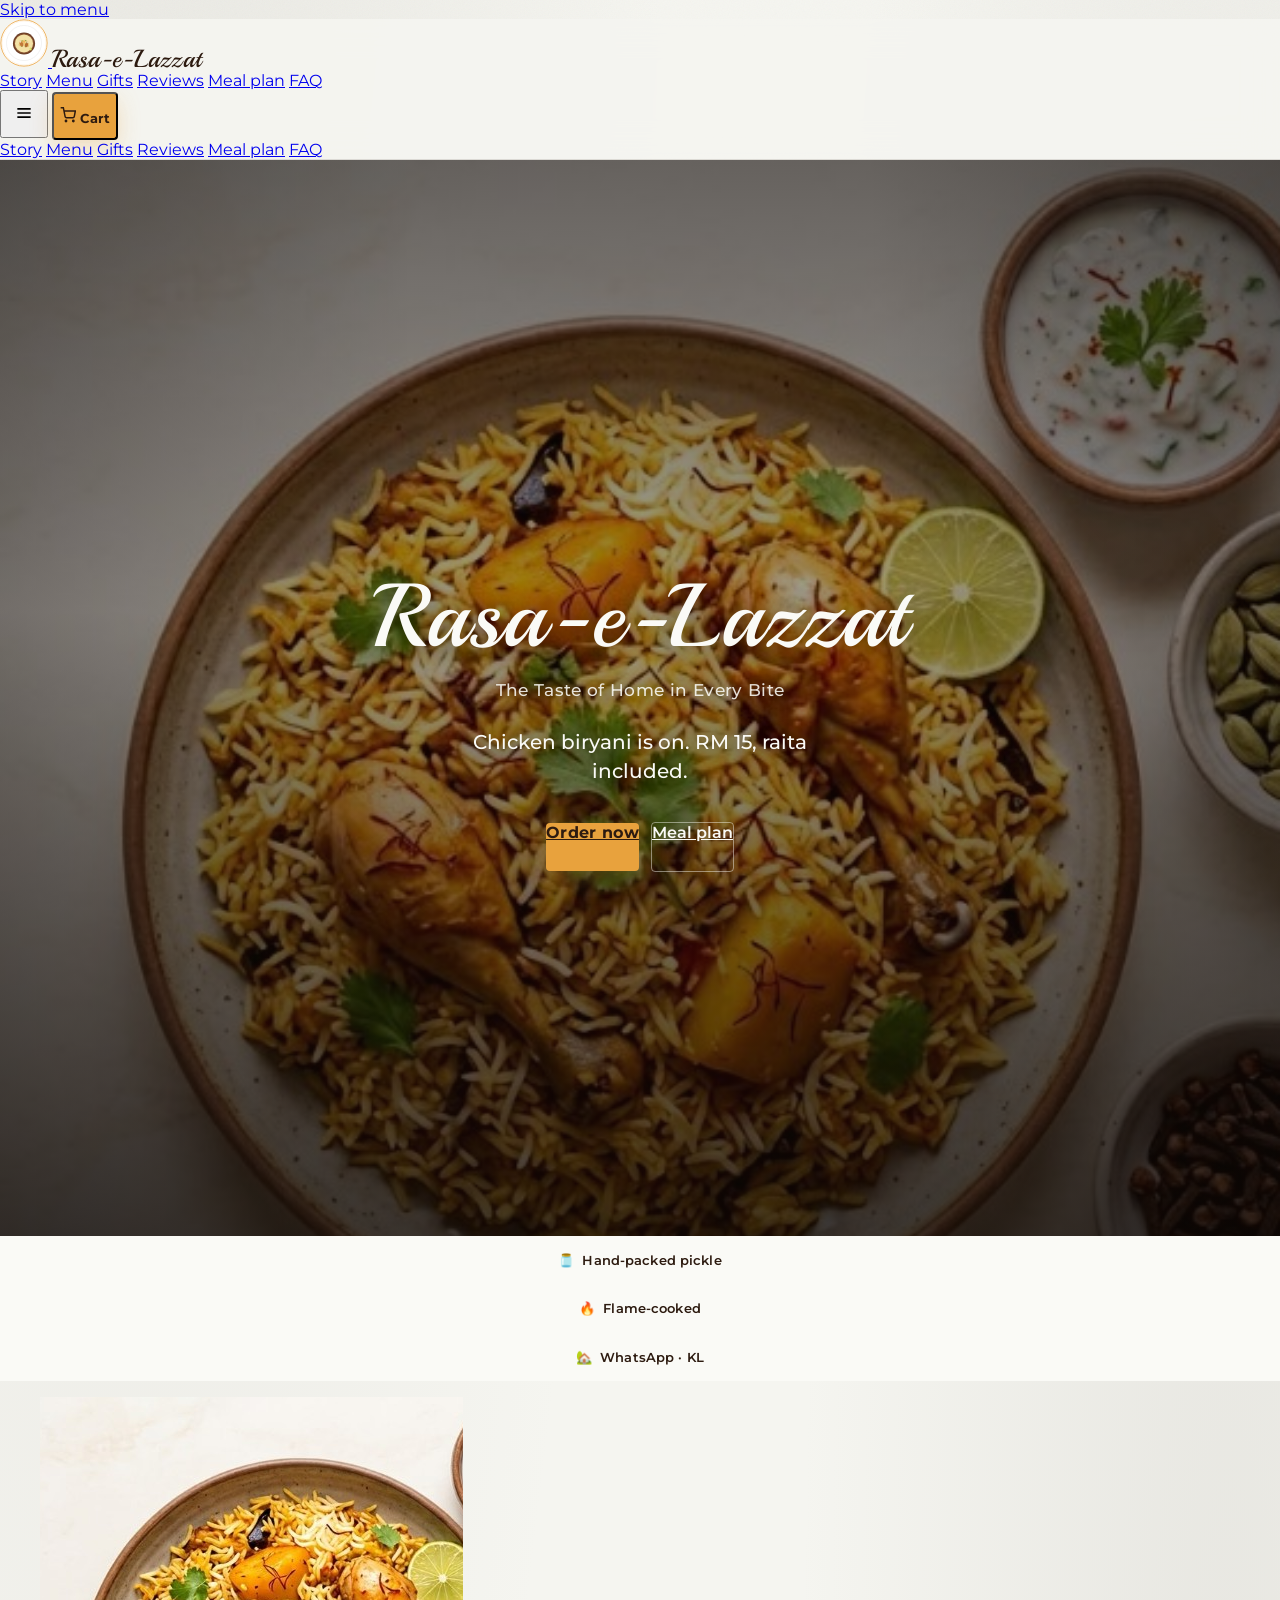
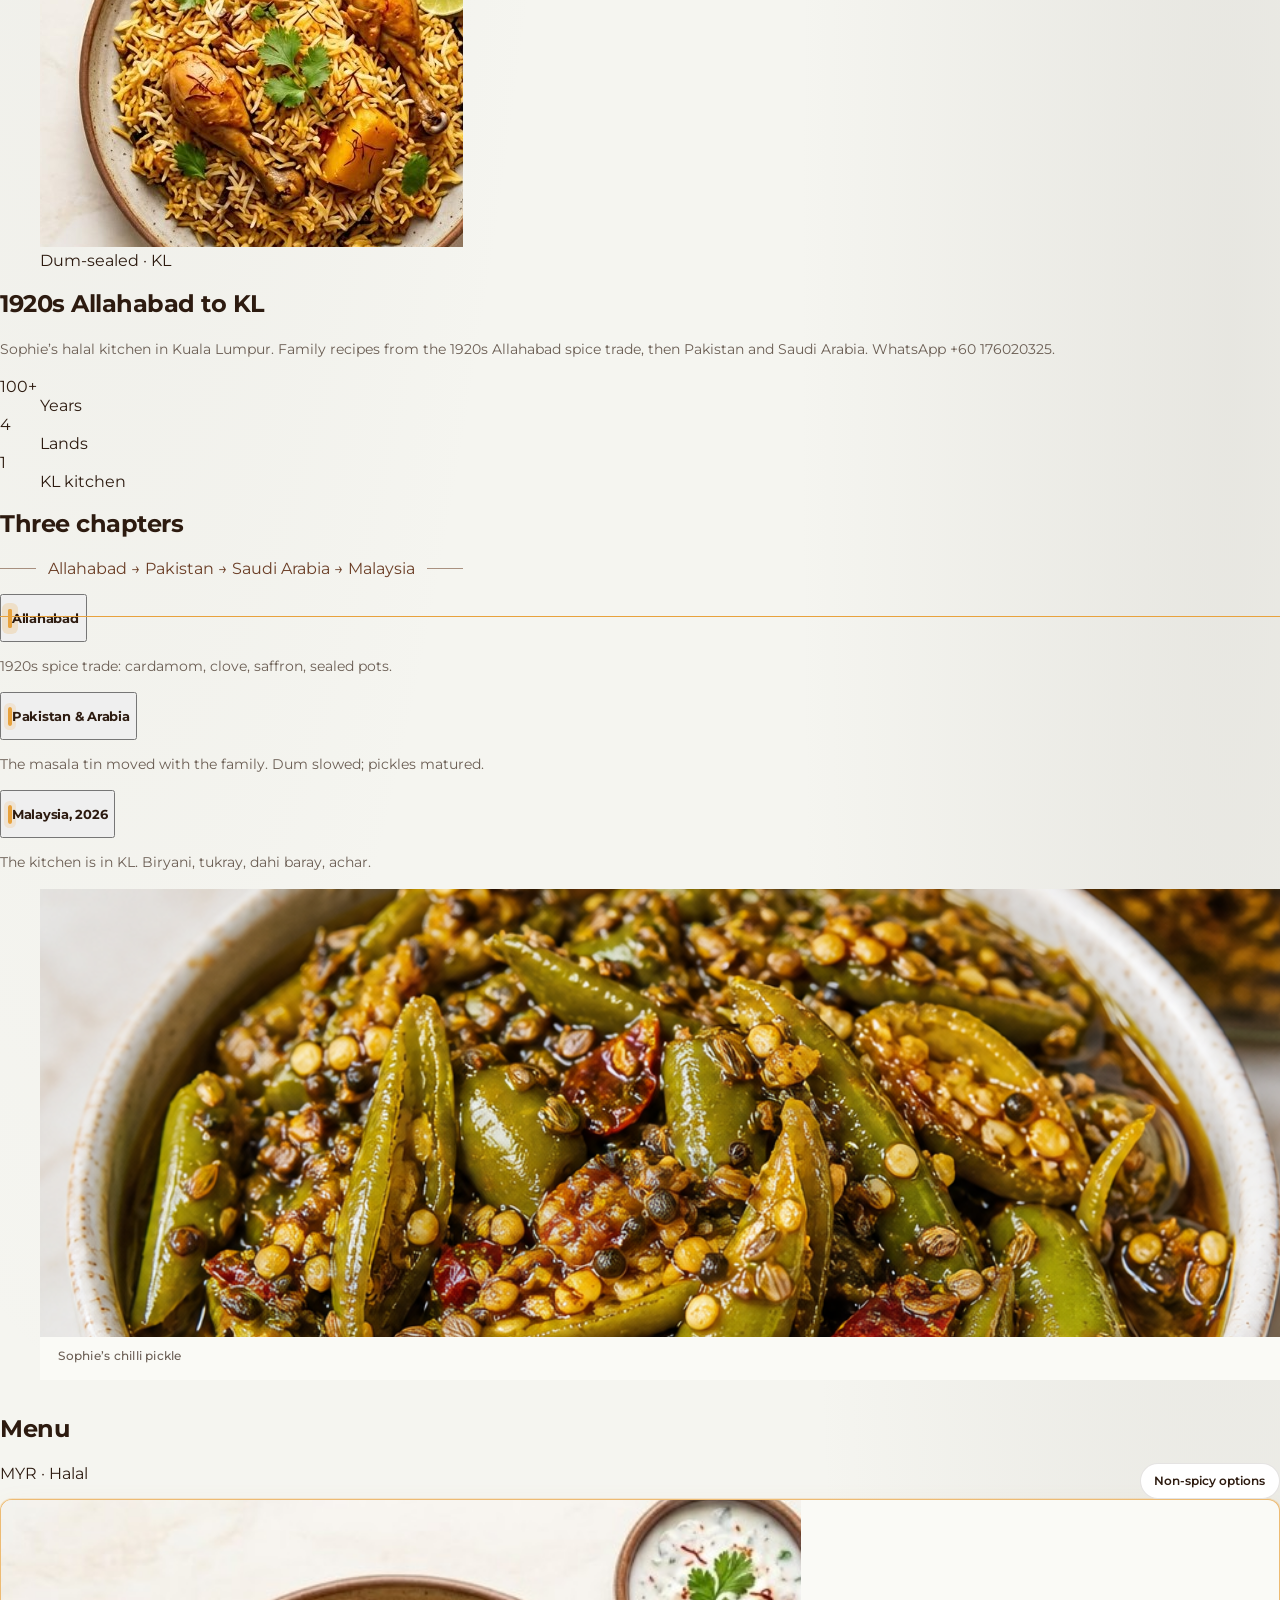
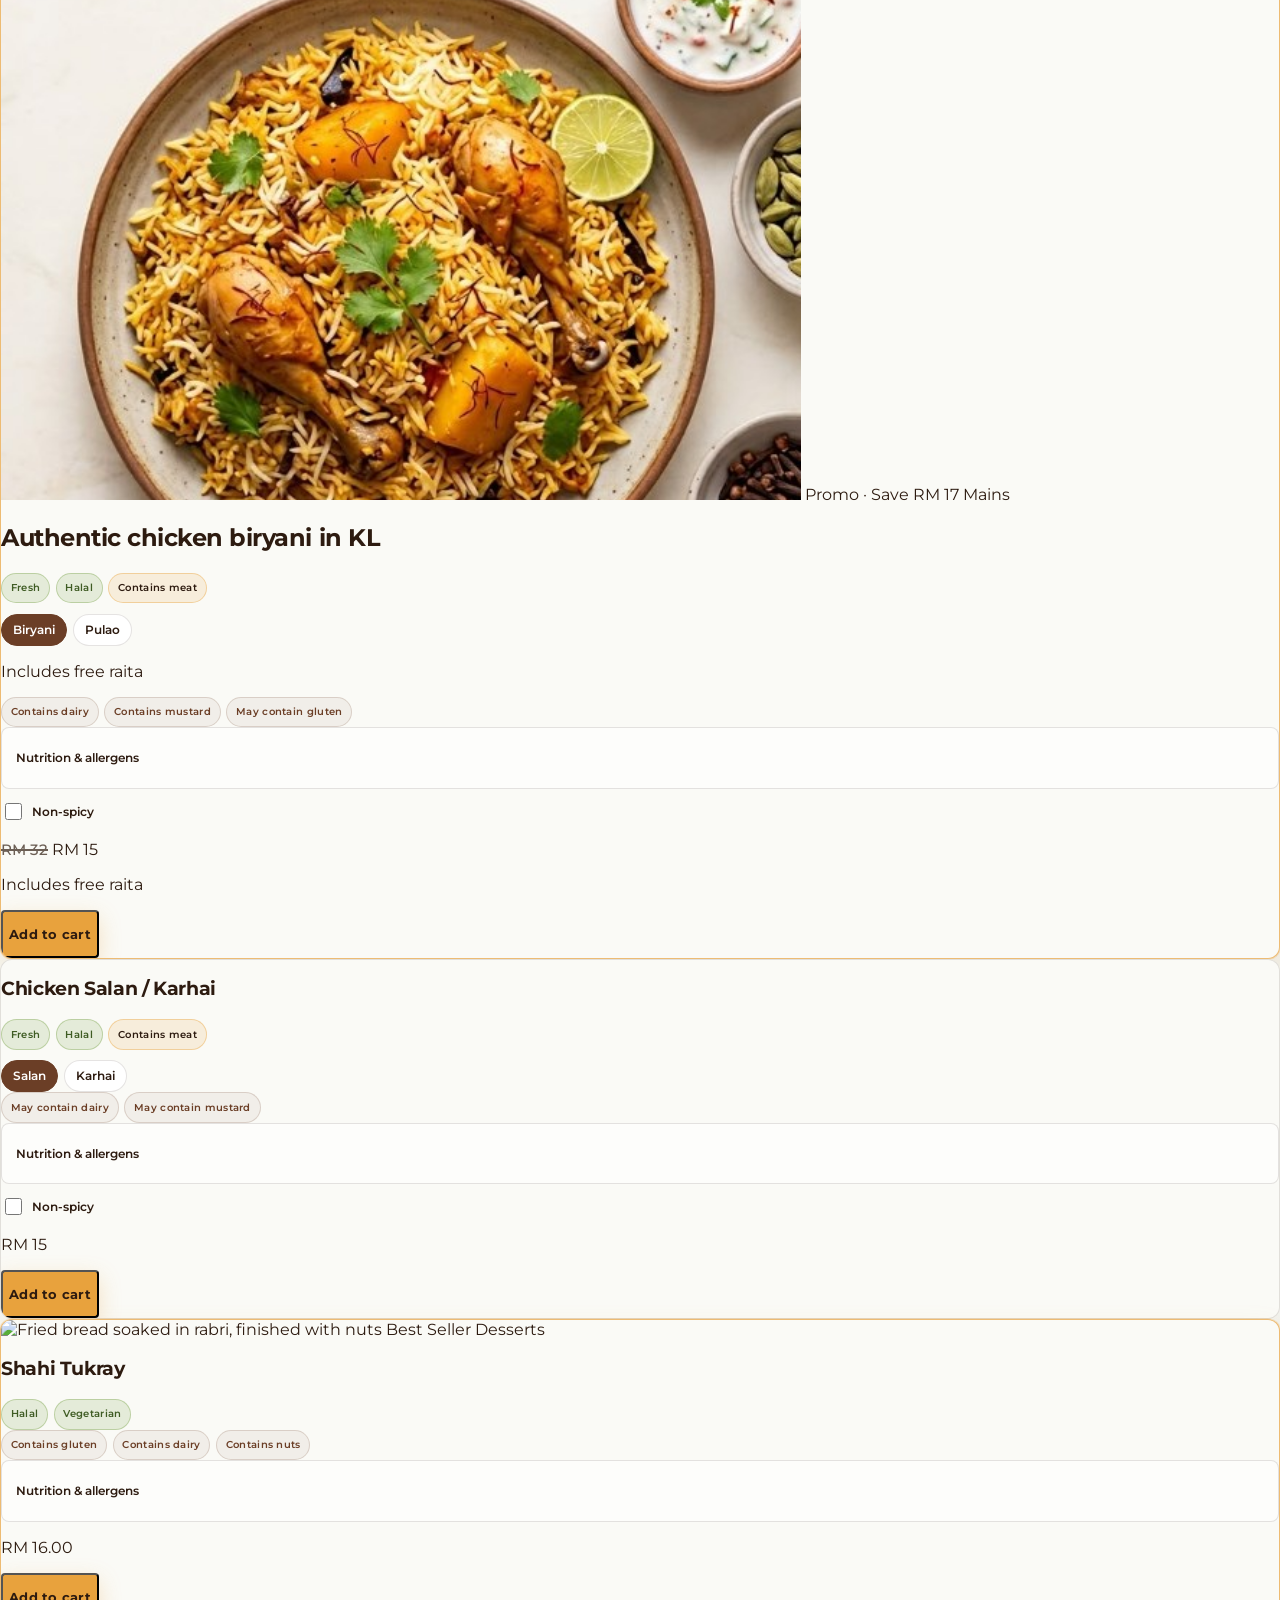
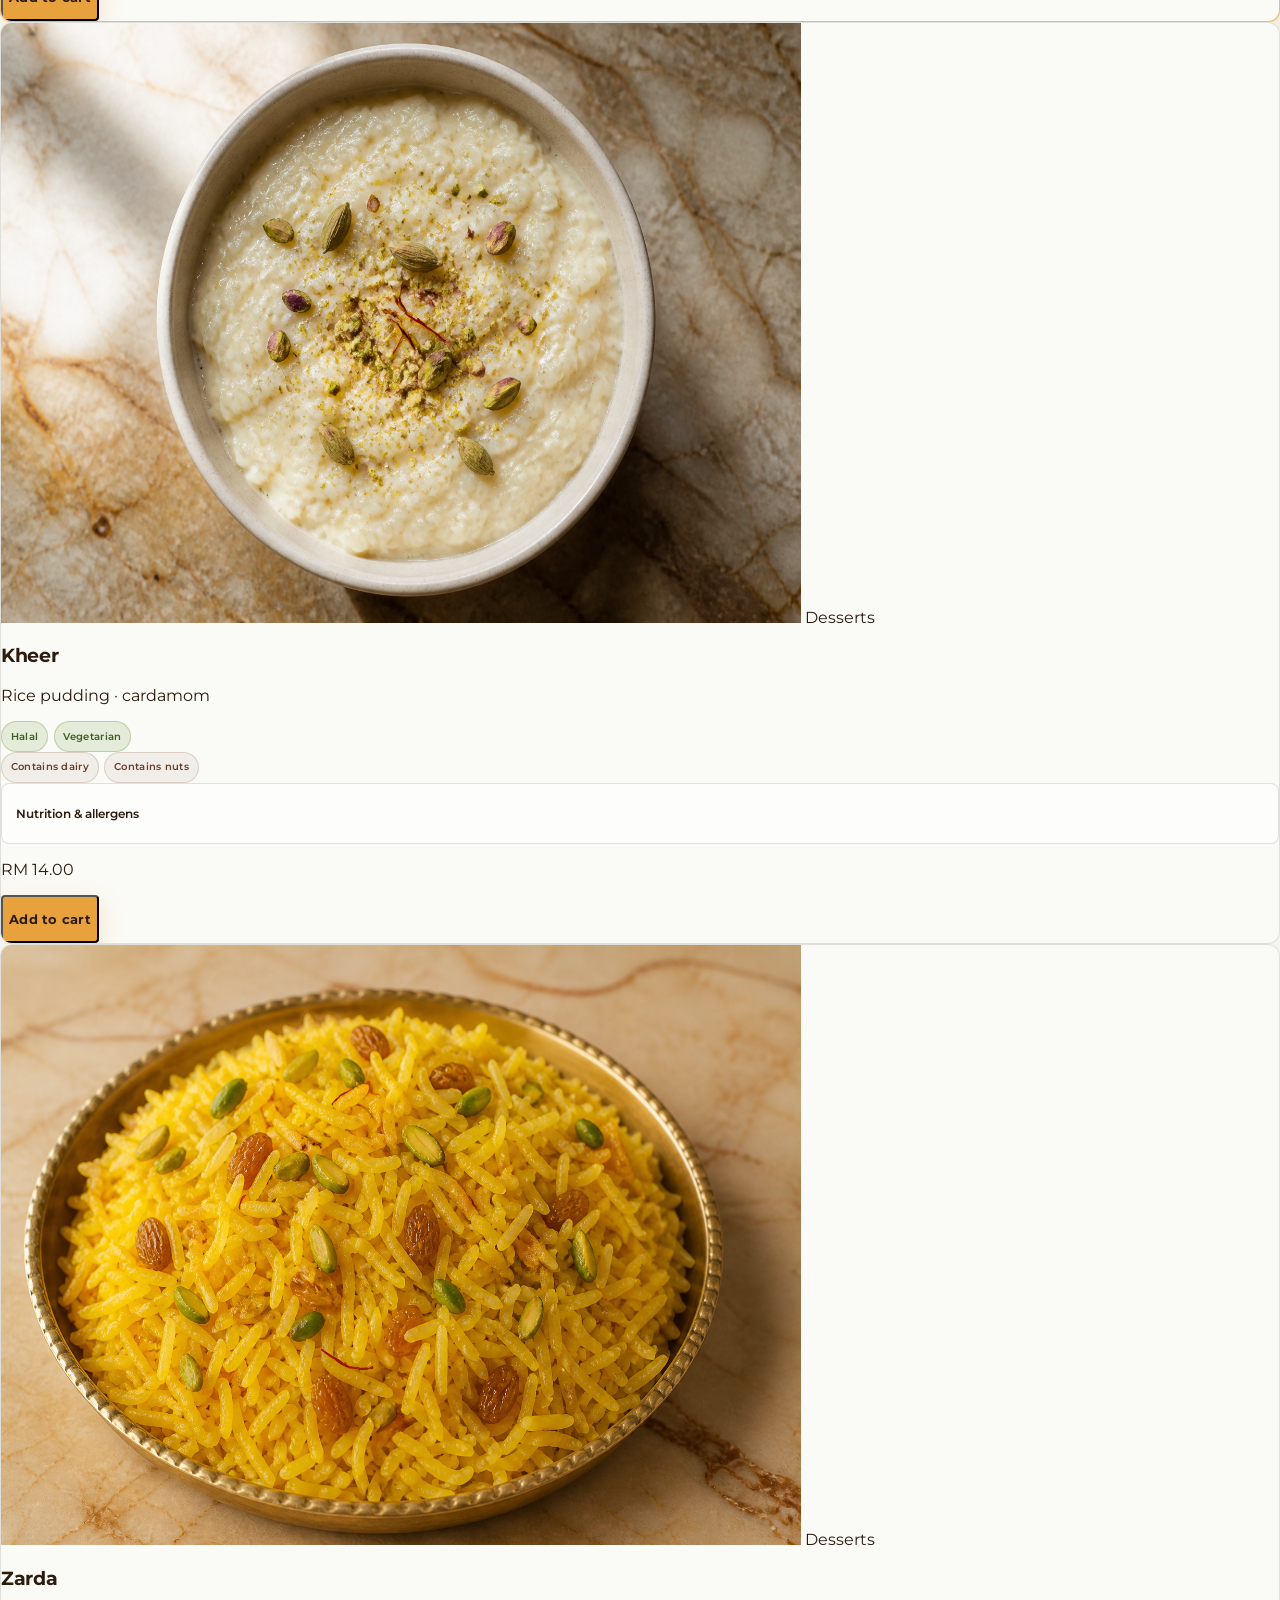
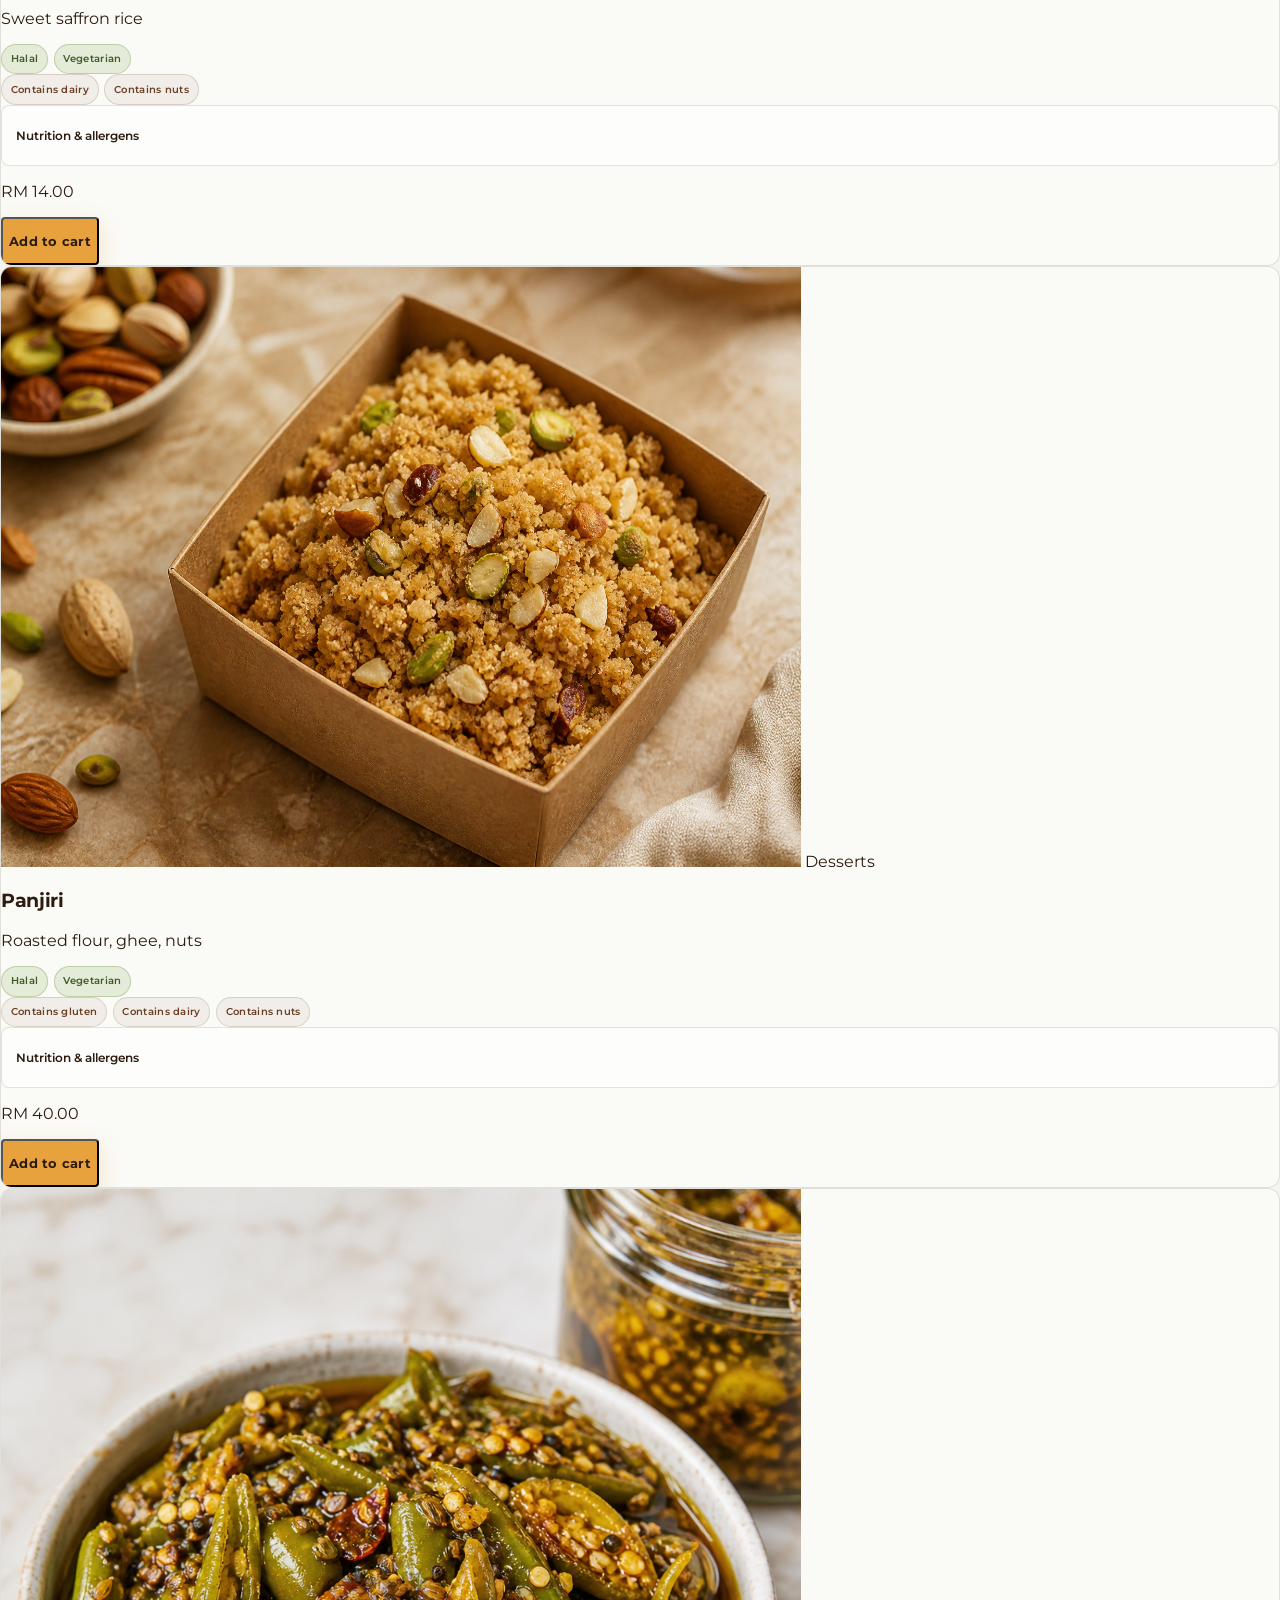
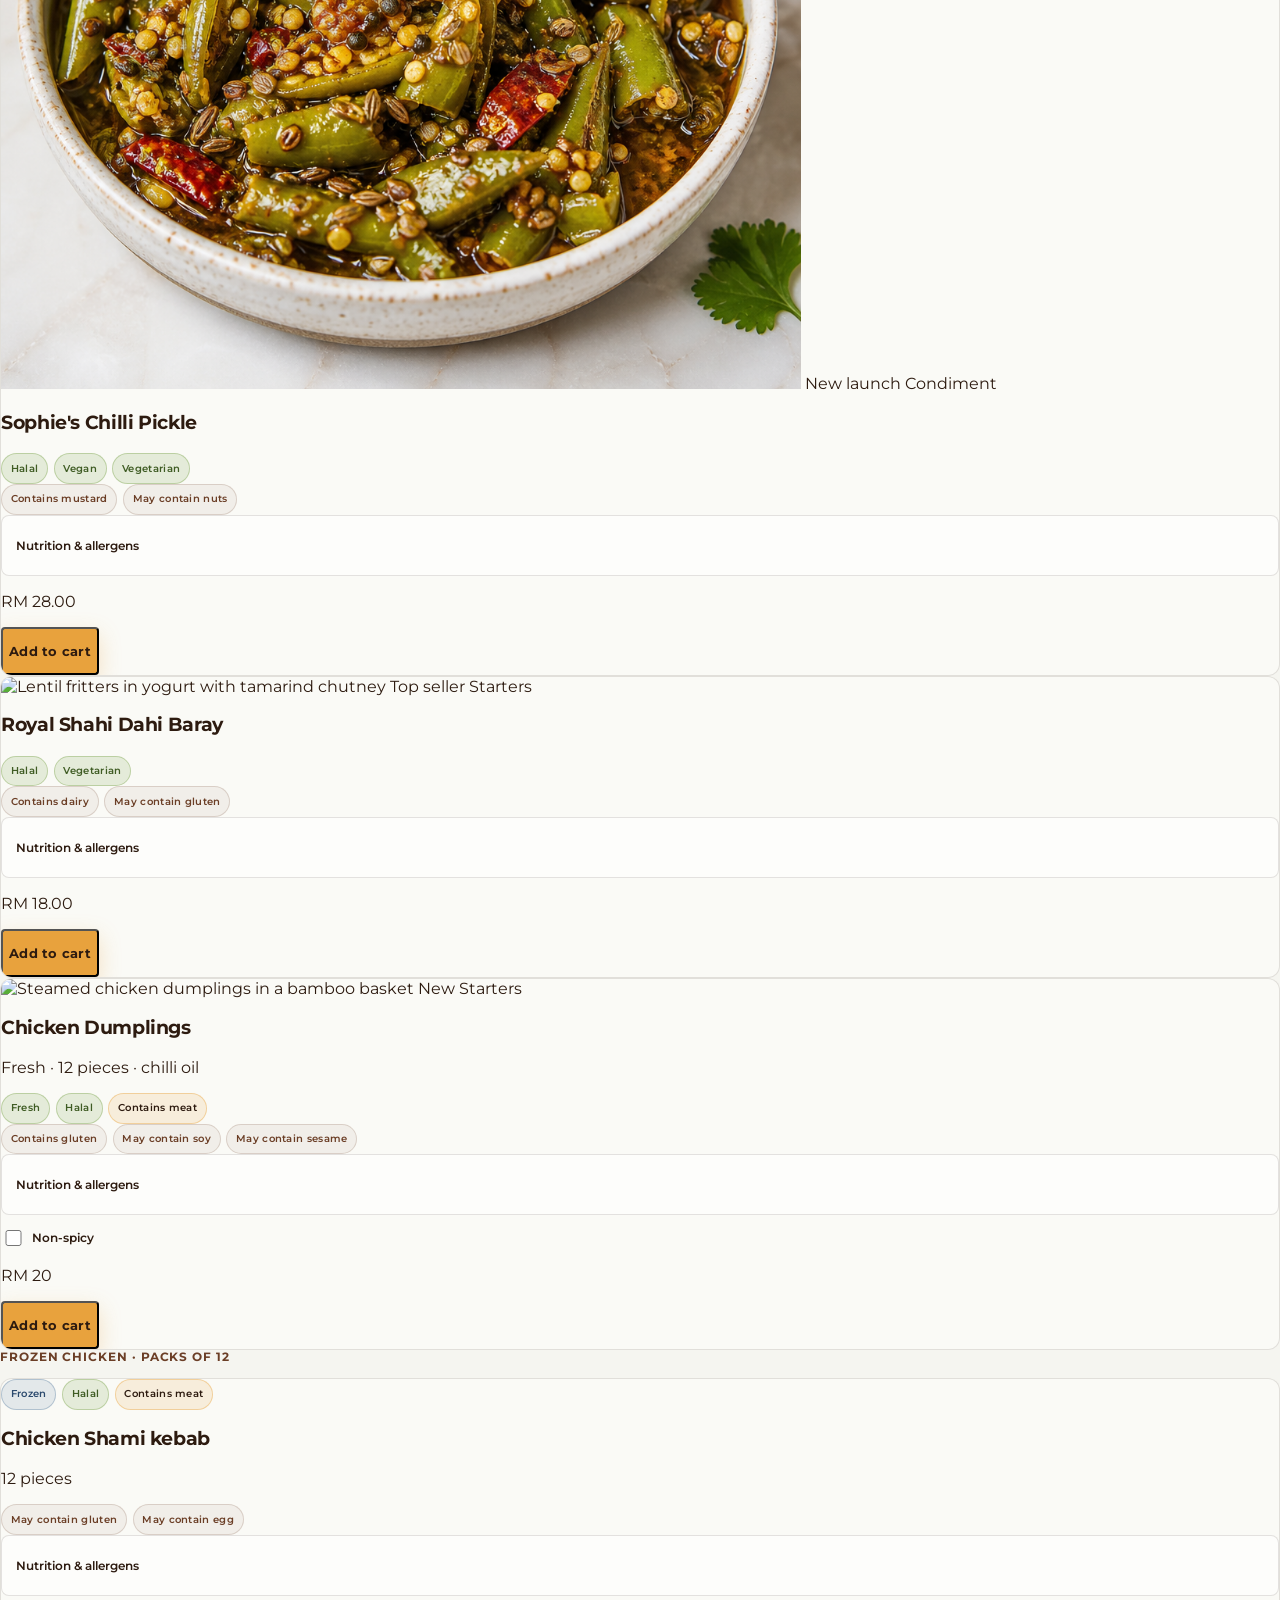
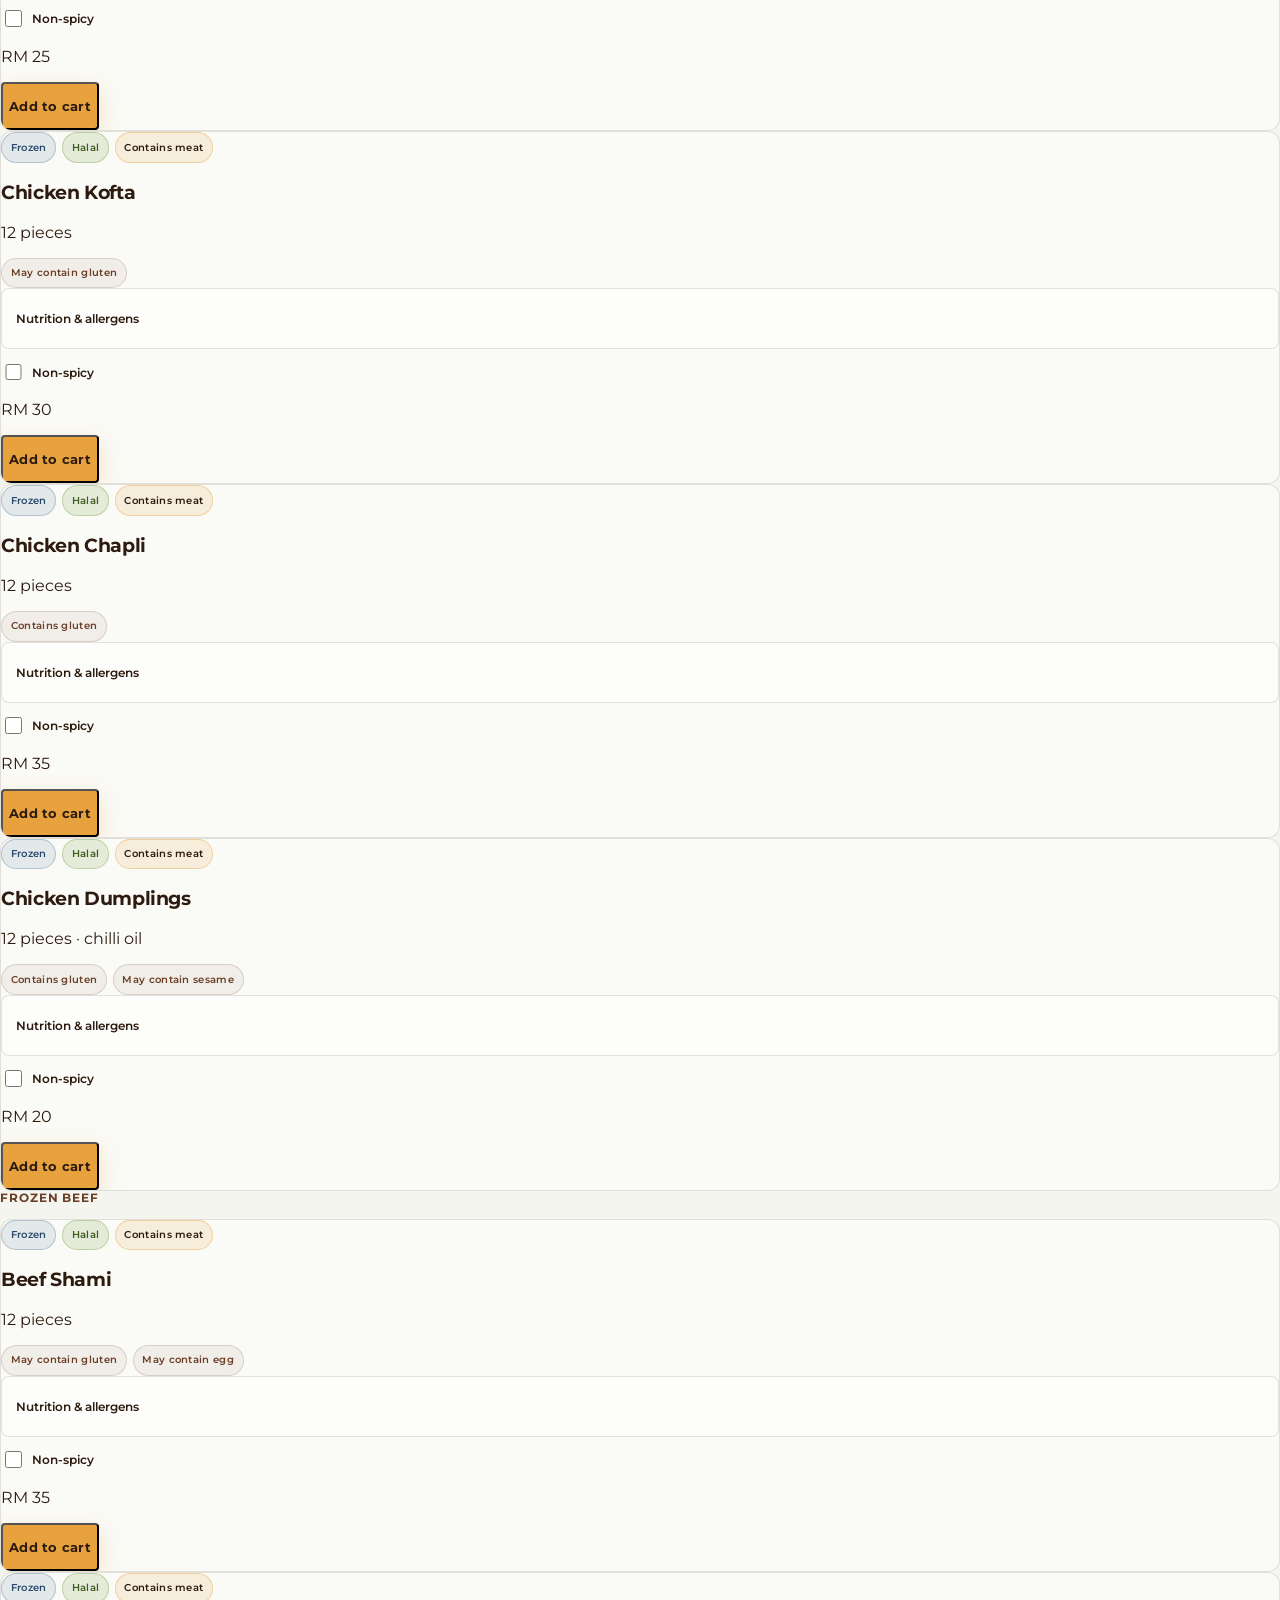
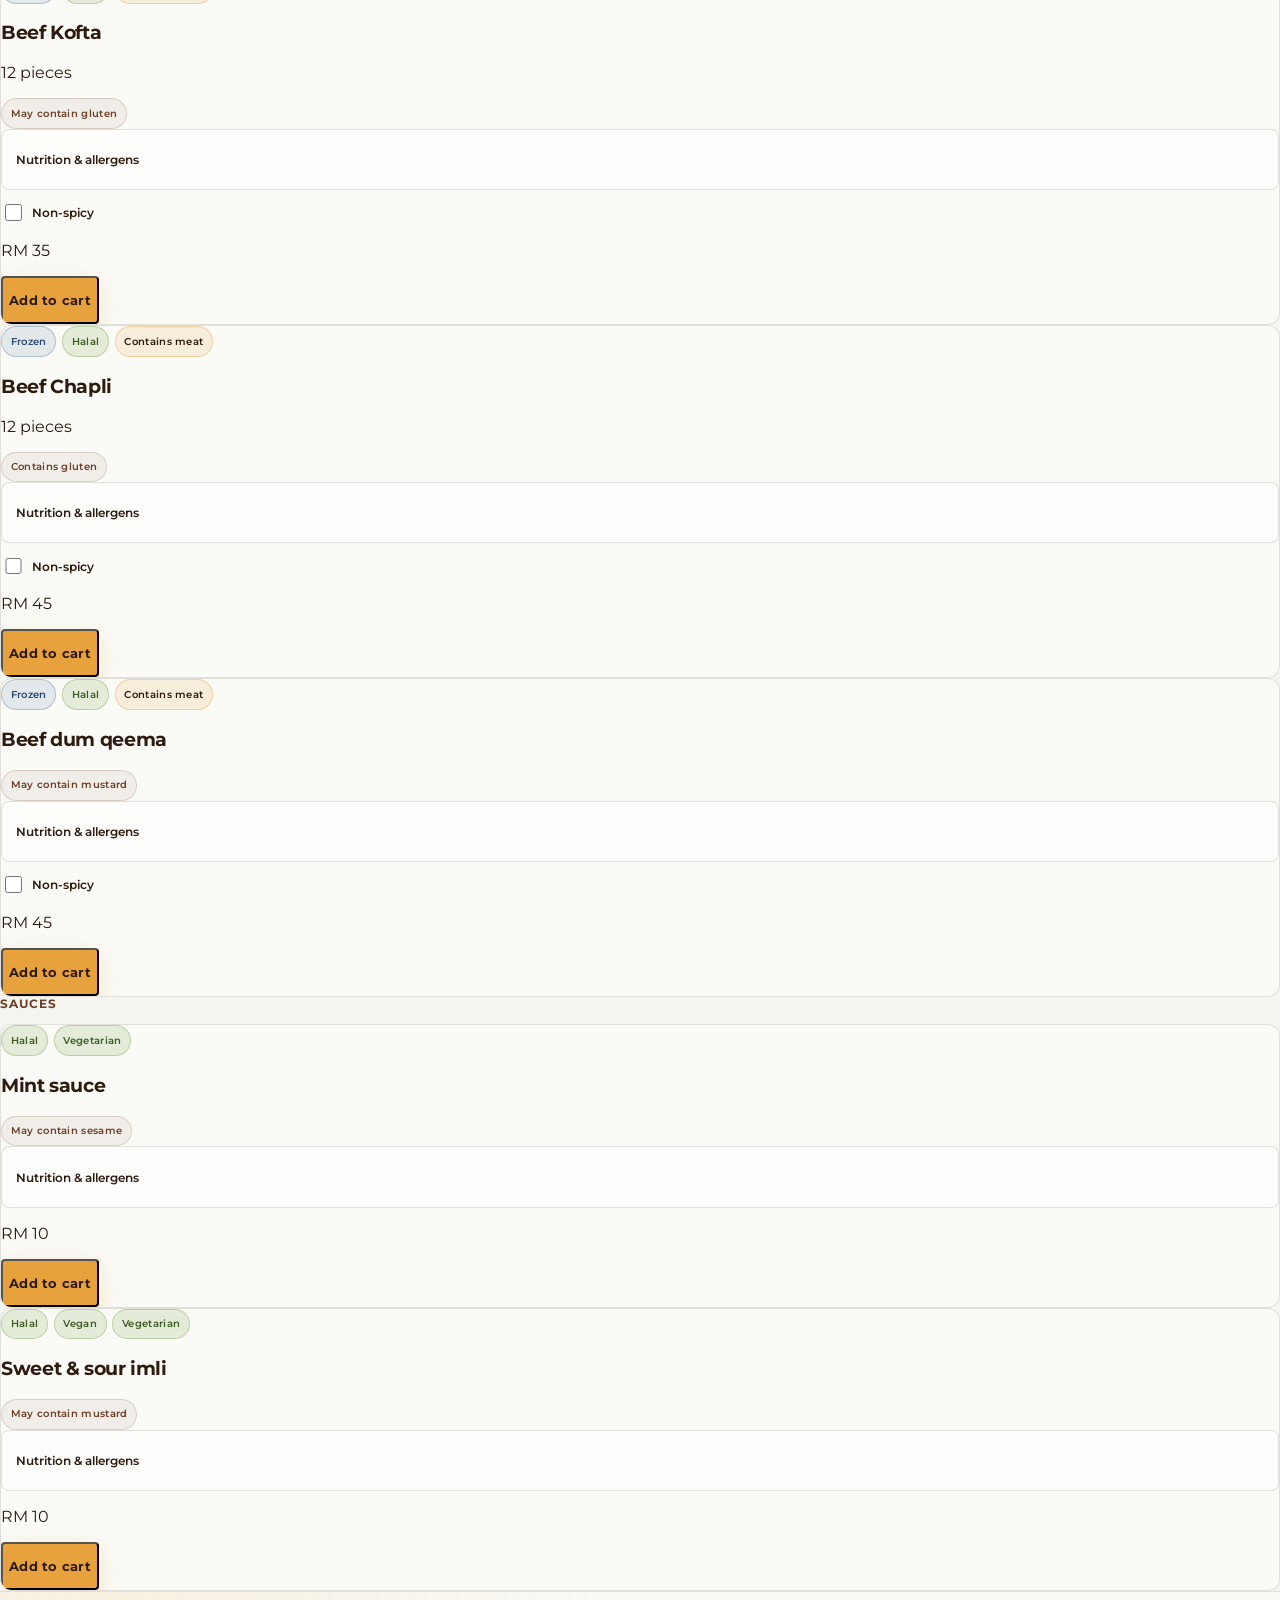
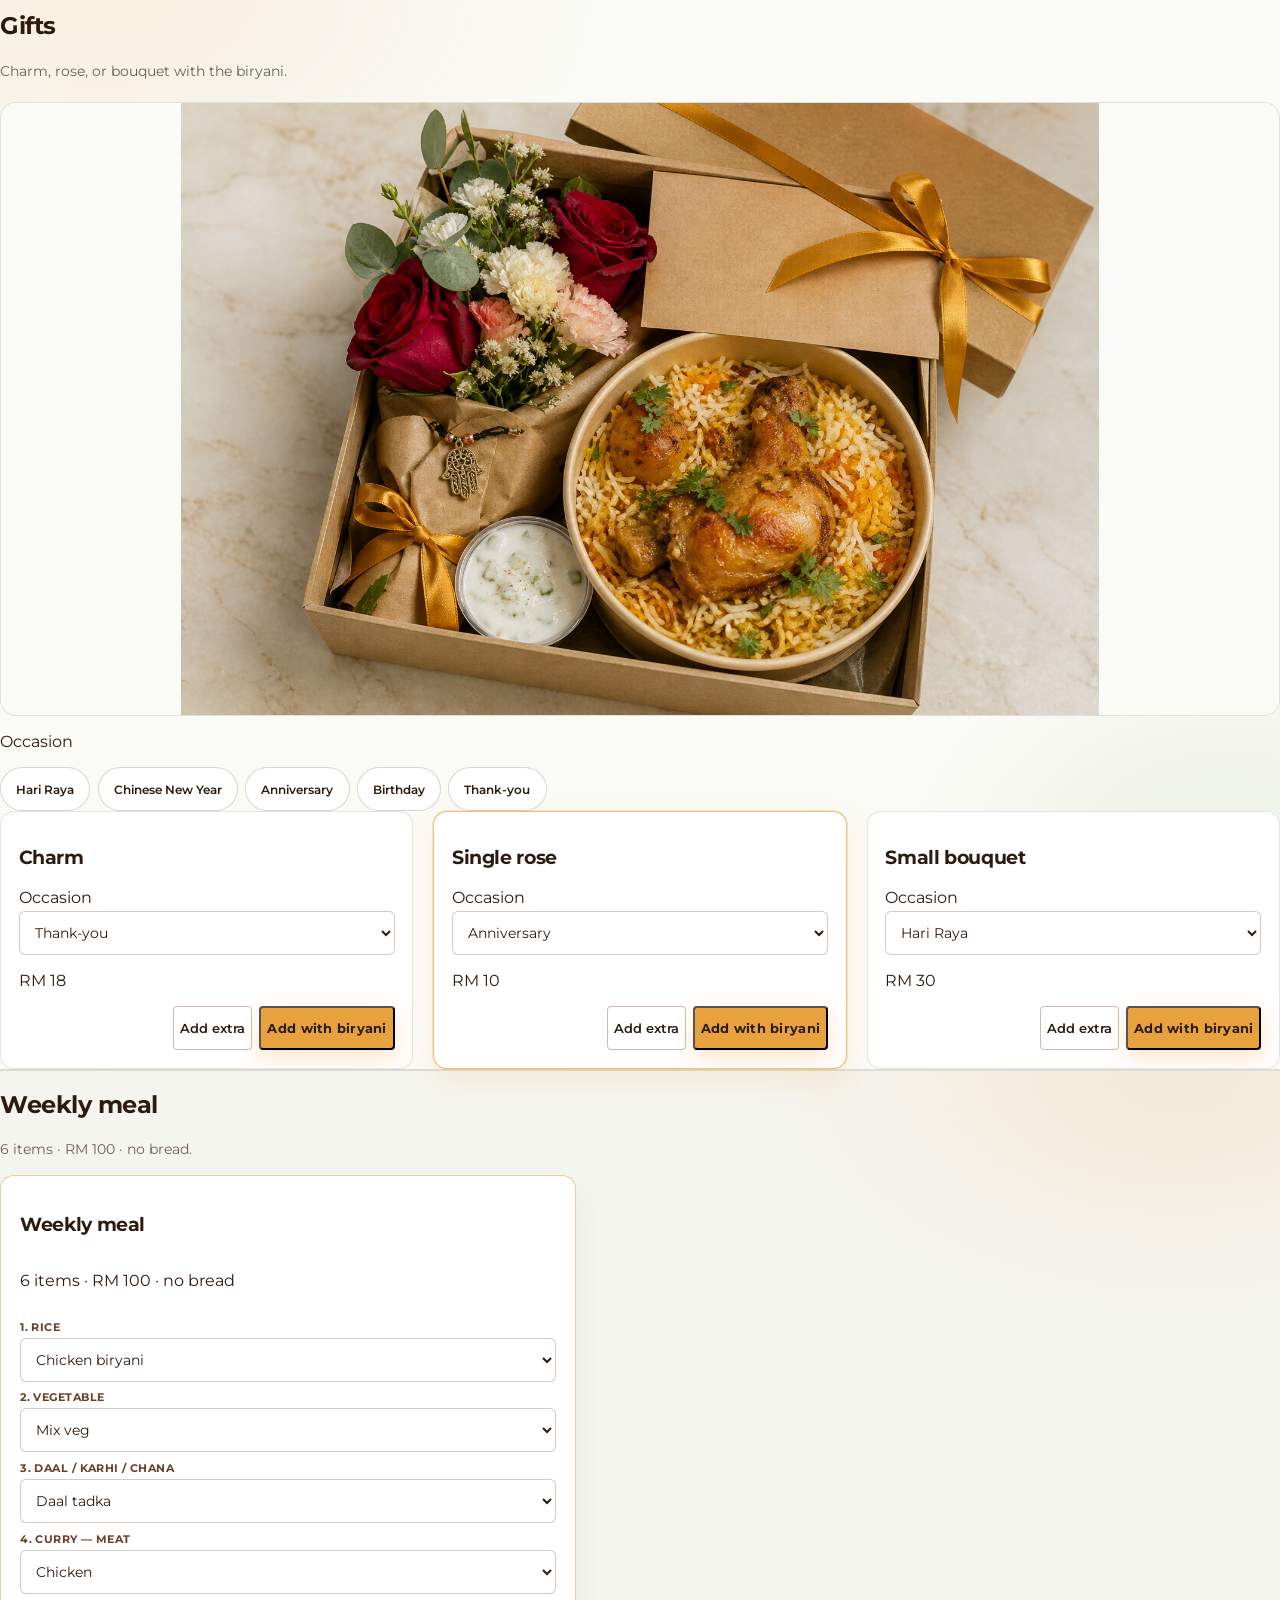
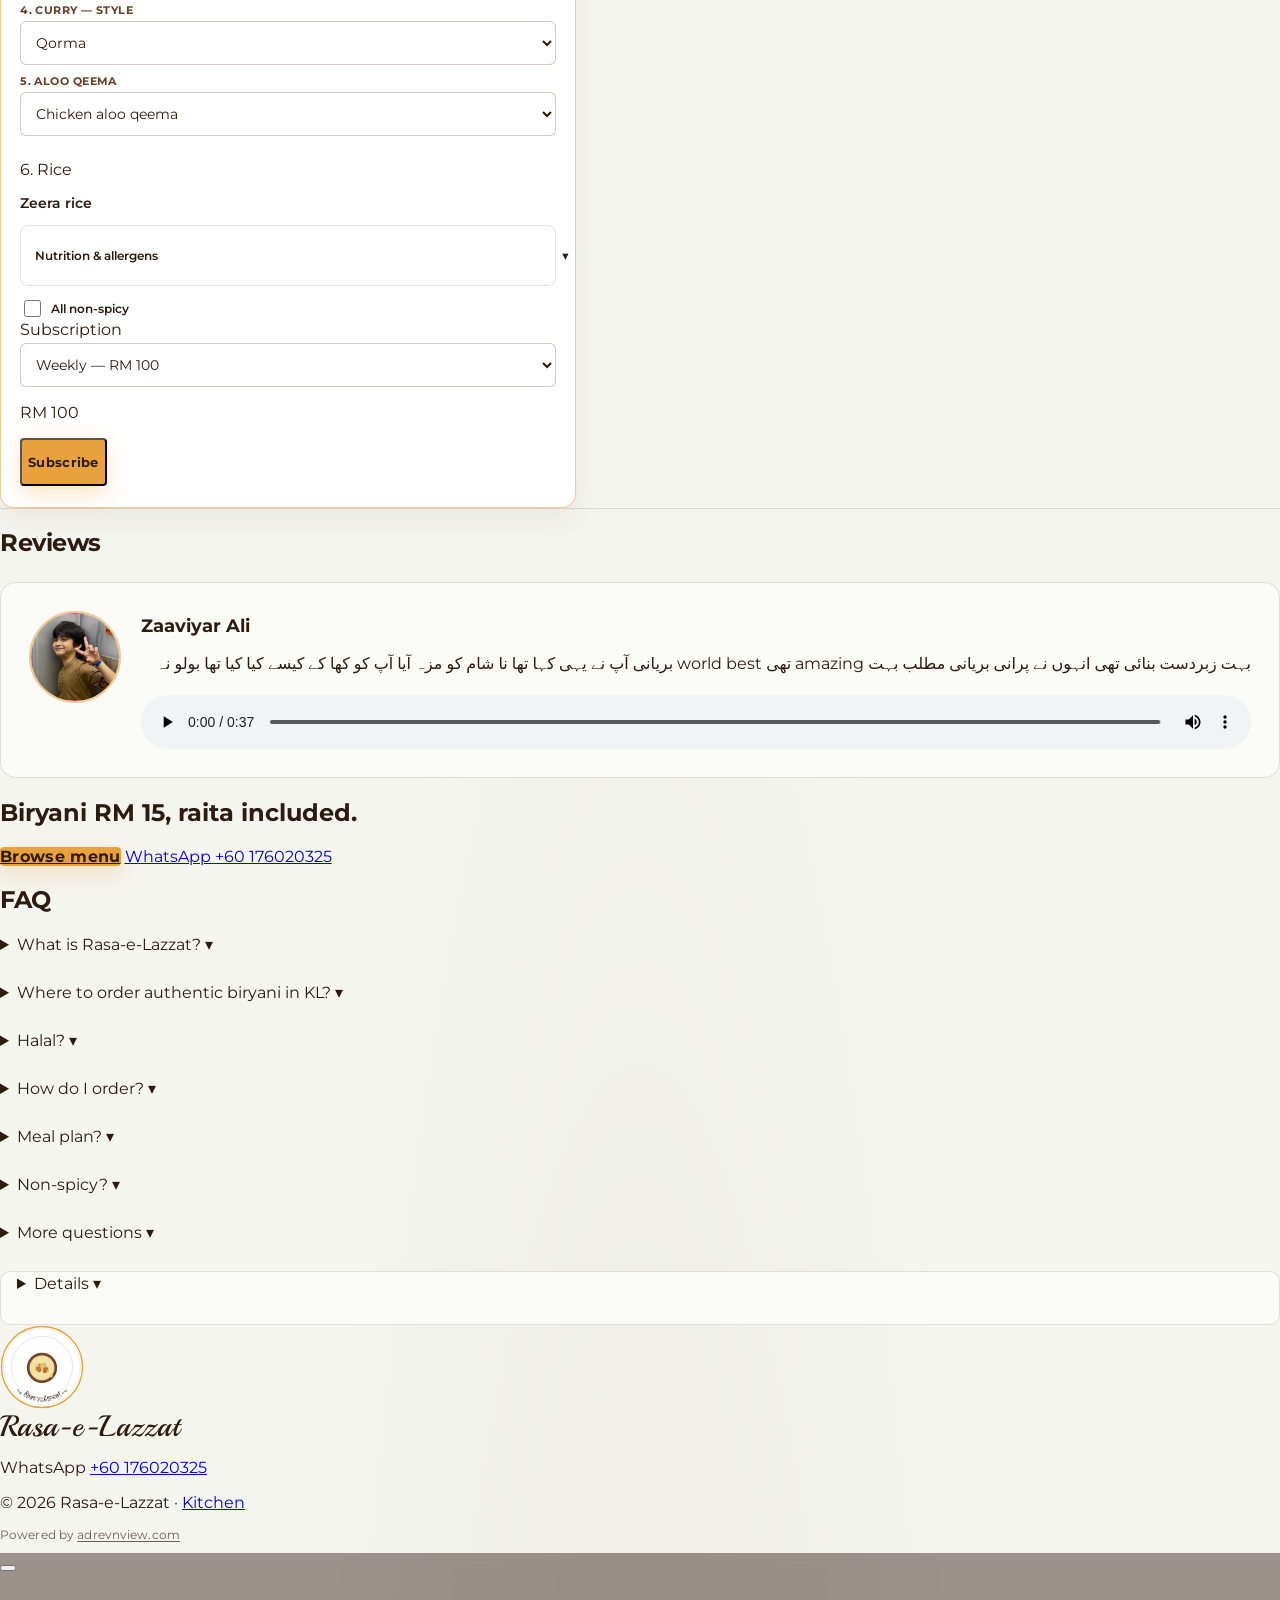
==== commit a2c5f367: "Raise panjiri to RM 40, fix gift photo crop, and refresh costing. Co-authored-by: Cursor <cursoragen" ====
--- a/index.html
+++ b/index.html
@@ -529,7 +529,7 @@
             "@type": "Product",
             "@id": "https://razzat.vercel.app/#panjiri",
             "name": "Panjiri",
-            "description": "Roasted wheat flour, ghee, nuts, sugar. Halal, vegetarian. Allergens: gluten, dairy (ghee), nuts. About 420 kcal per portion. RM 16.",
+            "description": "Roasted wheat flour, ghee, nuts, sugar. Halal, vegetarian. Allergens: gluten, dairy (ghee), nuts. About 420 kcal per portion. RM 40.",
             "image": "https://razzat.vercel.app/assets/dessert-panjiri.png",
             "category": "Dessert",
             "brand": { "@id": "https://razzat.vercel.app/#brand" },
@@ -540,7 +540,7 @@
             ],
             "offers": {
               "@type": "Offer",
-              "price": "16.00",
+              "price": "40.00",
               "priceCurrency": "MYR",
               "availability": "https://schema.org/InStock",
               "url": "https://razzat.vercel.app/#product-panjiri"
@@ -771,7 +771,7 @@
             "nutrition": { "@id": "https://razzat.vercel.app/#panjiri-nutrition" },
             "offers": {
               "@type": "Offer",
-              "price": "16.00",
+              "price": "40.00",
               "priceCurrency": "MYR",
               "availability": "https://schema.org/InStock"
             }
@@ -955,7 +955,7 @@
                 "name": "What are the top sellers and prices?",
                 "acceptedAnswer": {
                   "@type": "Answer",
-                  "text": "Authentic Chicken Biryani RM 15 (was RM 32, raita complimentary). Fresh dumplings RM 20. Weekly meal RM 100. Shahi Tukray RM 16. Royal Shahi Dahi Baray RM 18. Sophie's Chilli Pickle RM 28. All prices Malaysian Ringgit."
+                  "text": "Authentic Chicken Biryani RM 15 (was RM 32, raita complimentary). Fresh dumplings RM 20. Weekly meal RM 100. Panjiri RM 40. Shahi Tukray RM 16. Royal Shahi Dahi Baray RM 18. Sophie's Chilli Pickle RM 28. All prices Malaysian Ringgit."
                 }
               },
               {
@@ -1506,7 +1506,7 @@
                 </div>
               </details>
               <div class="mt-5 flex items-center justify-between border-t border-earth/10 pt-4">
-                <p class="text-2xl font-bold text-earth">RM 16.00</p>
+                <p class="text-2xl font-bold text-earth">RM 40.00</p>
                 <button data-add="panjiri" class="btn-gold tap px-4 text-sm">Add to cart</button>
               </div>
             </div>
@@ -2359,7 +2359,7 @@
                   Prices?
                   <span class="faq-chevron text-saffron-deep transition-transform">▾</span>
                 </summary>
-                <p class="body-copy pb-3 text-sm">Biryani RM 15 · Dumplings RM 20 · Kheer RM 14 · Zarda RM 14 · Panjiri RM 16 · Shahi Tukray RM 16 · Dahi Baray RM 18 · Pickle RM 28. MYR.</p>
+                <p class="body-copy pb-3 text-sm">Biryani RM 15 · Dumplings RM 20 · Kheer RM 14 · Zarda RM 14 · Panjiri RM 40 · Shahi Tukray RM 16 · Dahi Baray RM 18 · Pickle RM 28. MYR.</p>
               </details>
               <details class="faq-item group px-0 py-1">
                 <summary class="tap flex cursor-pointer list-none items-center justify-between gap-4 font-medium text-cocoa">
@@ -2403,7 +2403,7 @@
               <dt>Authentic biryani</dt>
               <dd>Rasa-e-Lazzat authentic chicken dum biryani in KL. RM 15, free raita. Halal. WhatsApp +60 176020325.</dd>
               <dt>Menu (MYR)</dt>
-              <dd>Authentic chicken biryani RM 15 (was RM 32, free raita) · Dumplings RM 20 · Kheer RM 14 · Zarda RM 14 · Panjiri RM 16 · Shahi Tukray RM 16 · Dahi Baray RM 18 · Sophie's Chilli Pickle RM 28</dd>
+              <dd>Authentic chicken biryani RM 15 (was RM 32, free raita) · Dumplings RM 20 · Kheer RM 14 · Zarda RM 14 · Panjiri RM 40 · Shahi Tukray RM 16 · Dahi Baray RM 18 · Sophie's Chilli Pickle RM 28</dd>
               <dt>Gifts</dt>
               <dd>Biryani is Love extras: Charm RM 18 · Single rose RM 10 · Small bouquet RM 30. Add with biryani or on their own. Rasa-e-Lazzat festive wrap only.</dd>
               <dt>Meal plan</dt>
--- a/css/styles.css
+++ b/css/styles.css
@@ -1150,16 +1150,17 @@
   overflow: hidden;
   border-radius: 16px;
   border: 1px solid var(--line);
-  background: #fff;
+  background: var(--cream);
 }
 
 .gift-hero img {
   display: block;
   width: 100%;
   aspect-ratio: 4 / 3;
-  max-height: 52svh;
-  object-fit: cover;
-  object-position: center 42%;
+  max-height: min(68svh, 40rem);
+  object-fit: contain;
+  object-position: center;
+  background: var(--cream);
 }
 
 .gift-hero-cap {
@@ -1233,13 +1234,15 @@
 .gift-visual {
   position: relative;
   min-height: 11.5rem;
-  background: var(--earth);
+  background: var(--cream);
 }
 
 .gift-visual img {
   width: 100%;
   height: 11.5rem;
-  object-fit: cover;
+  object-fit: contain;
+  object-position: center;
+  background: var(--cream);
 }
 
 .gift-actions {
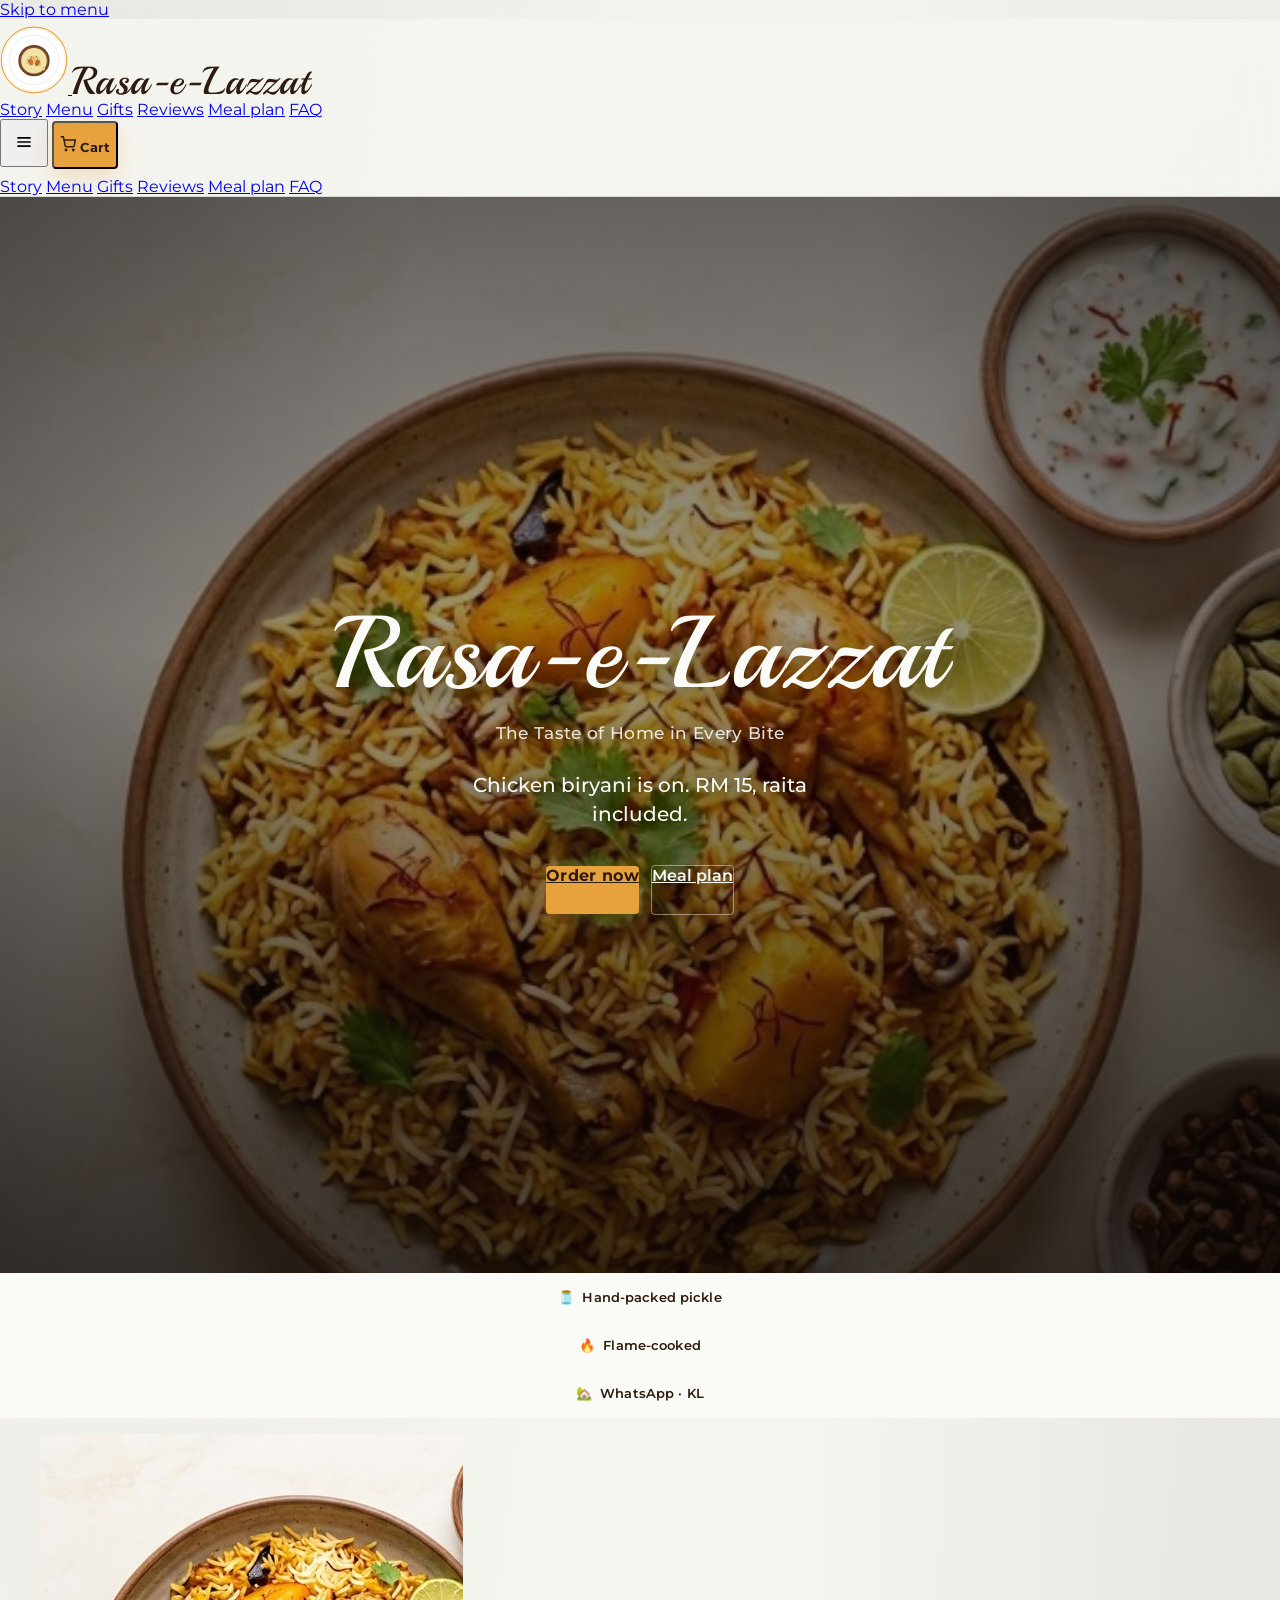
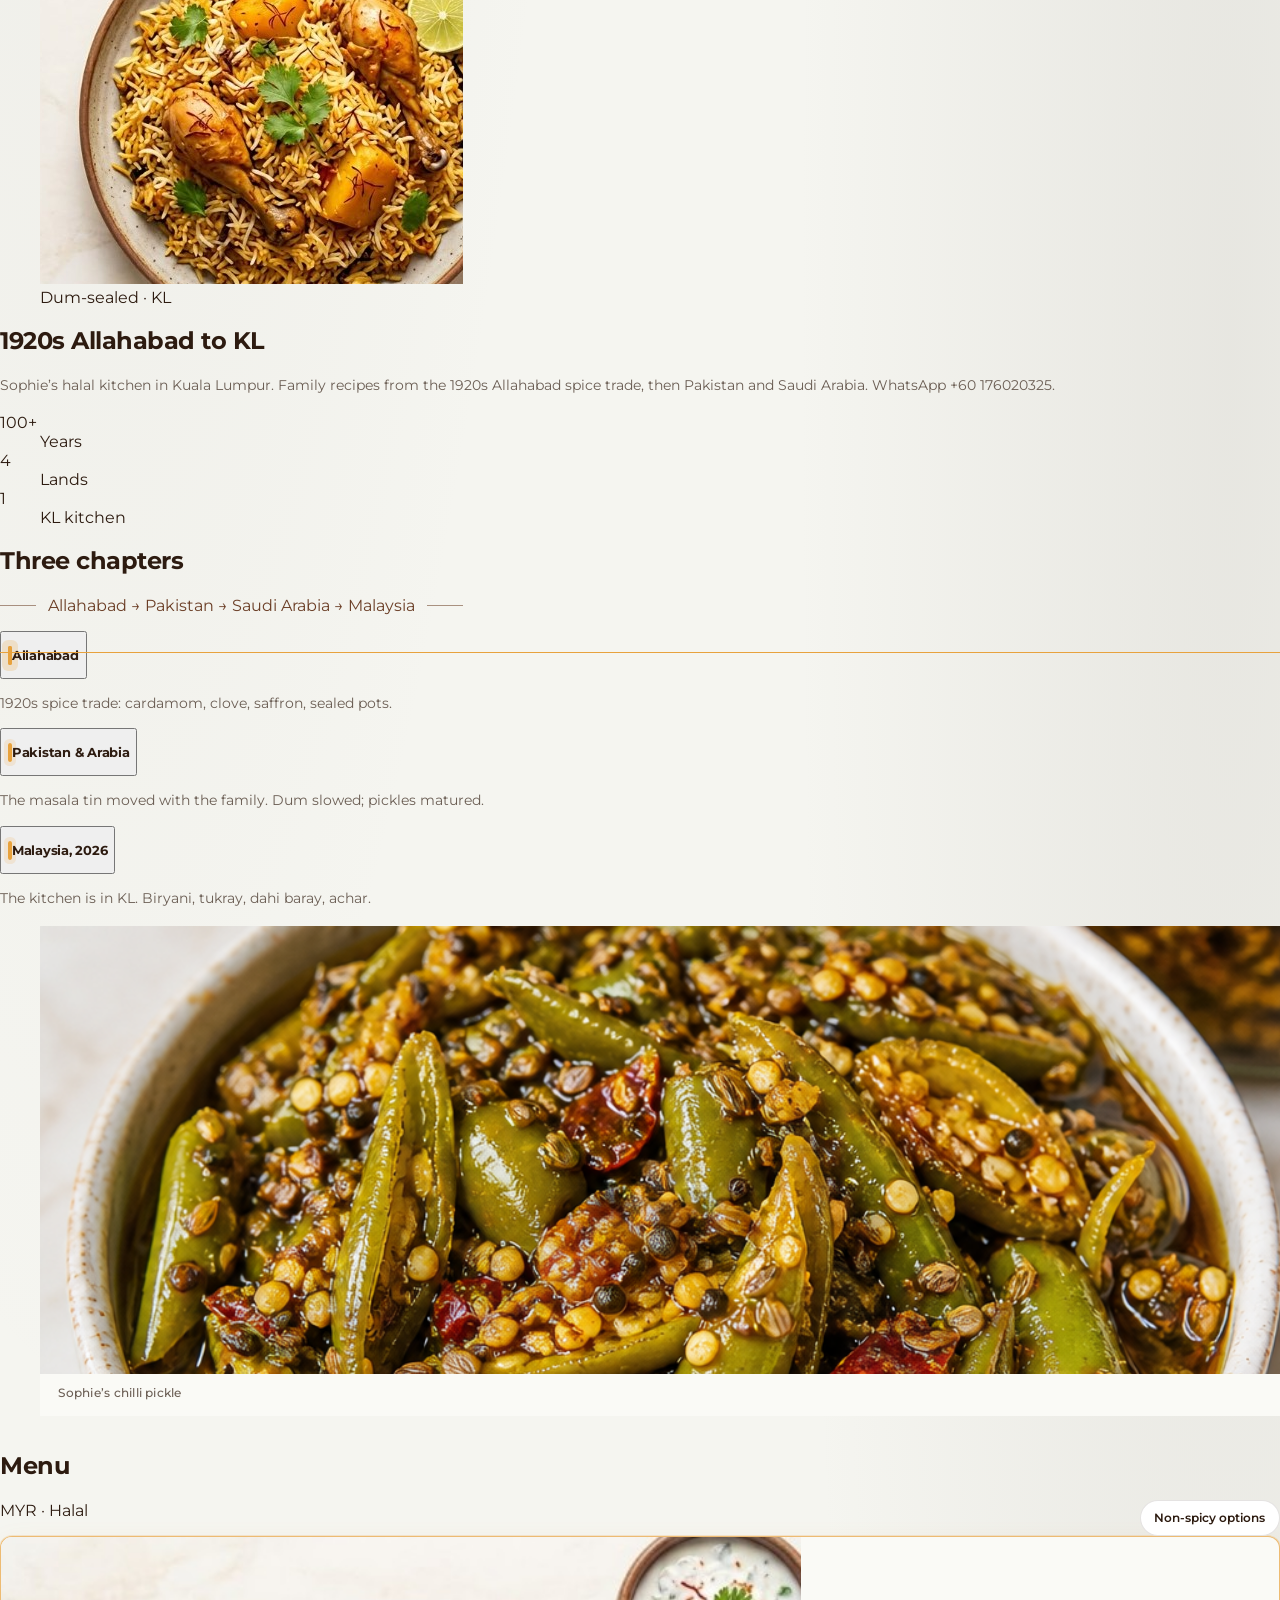
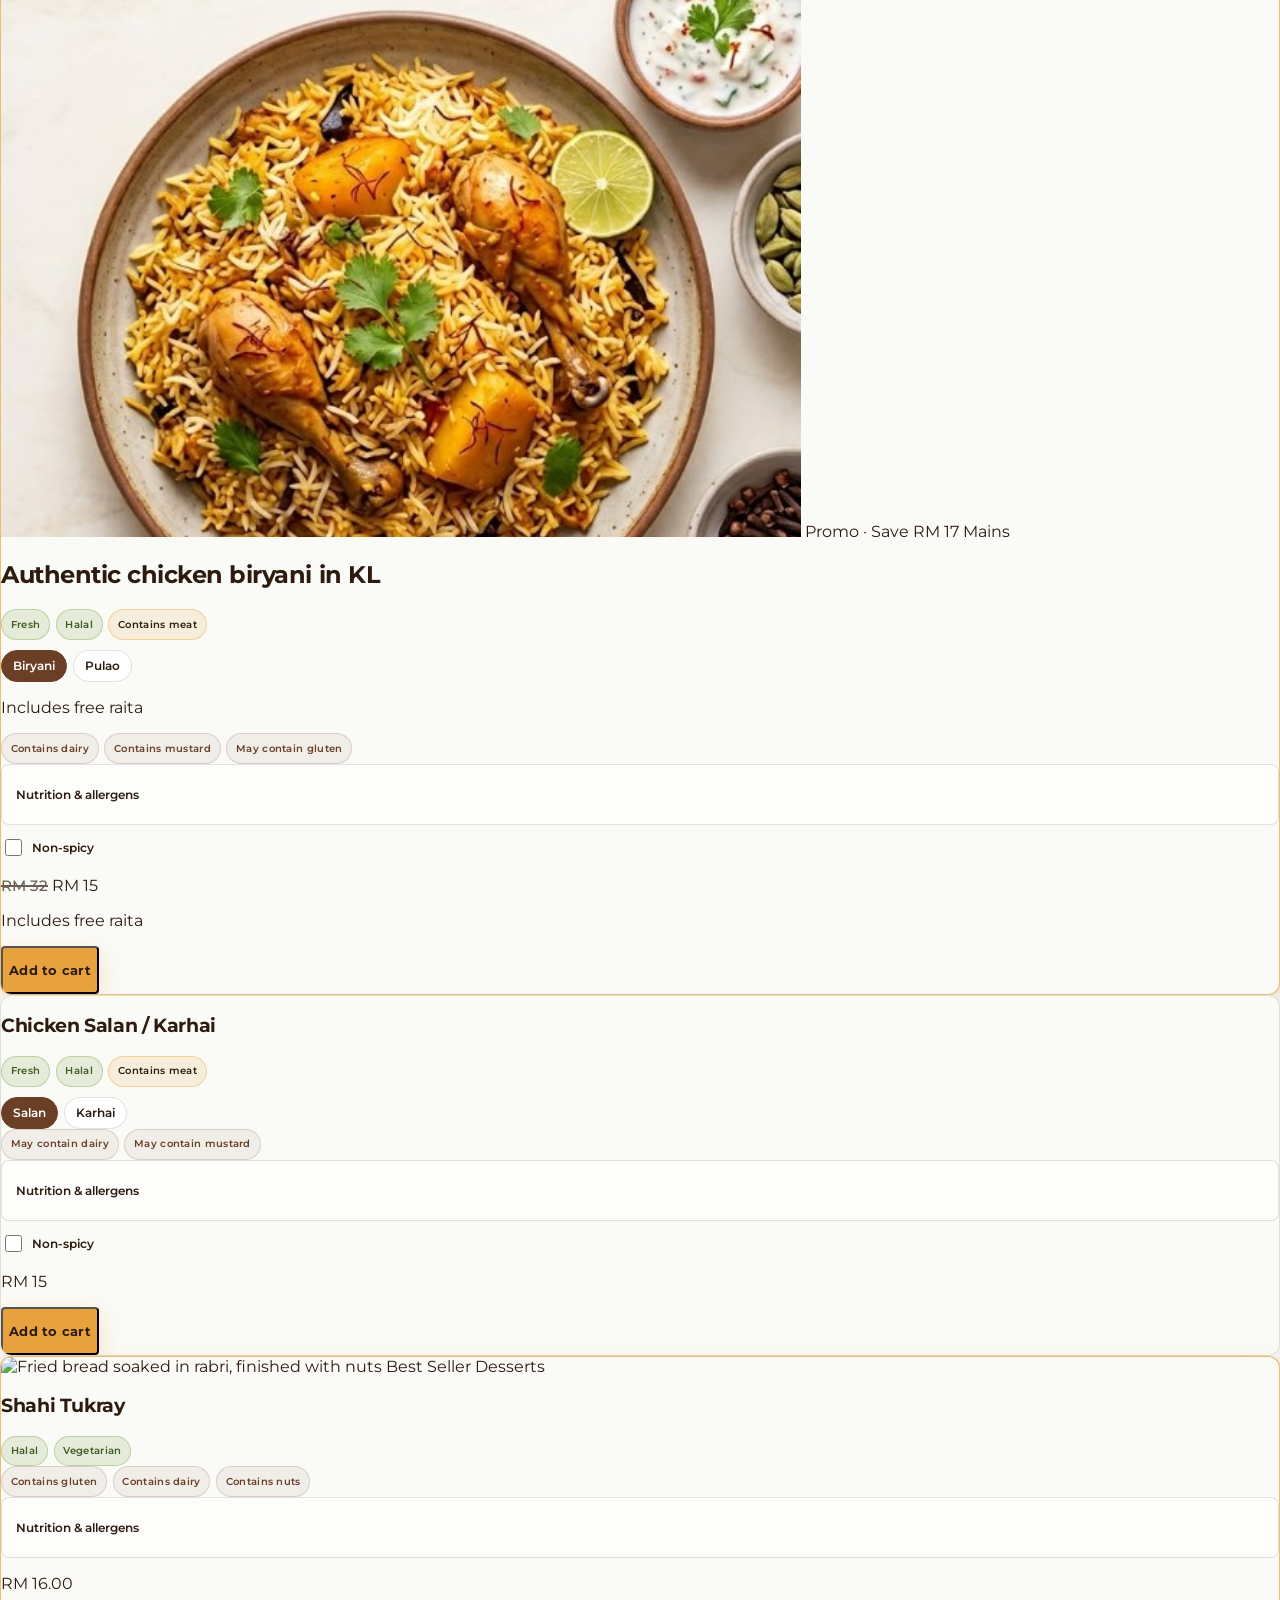
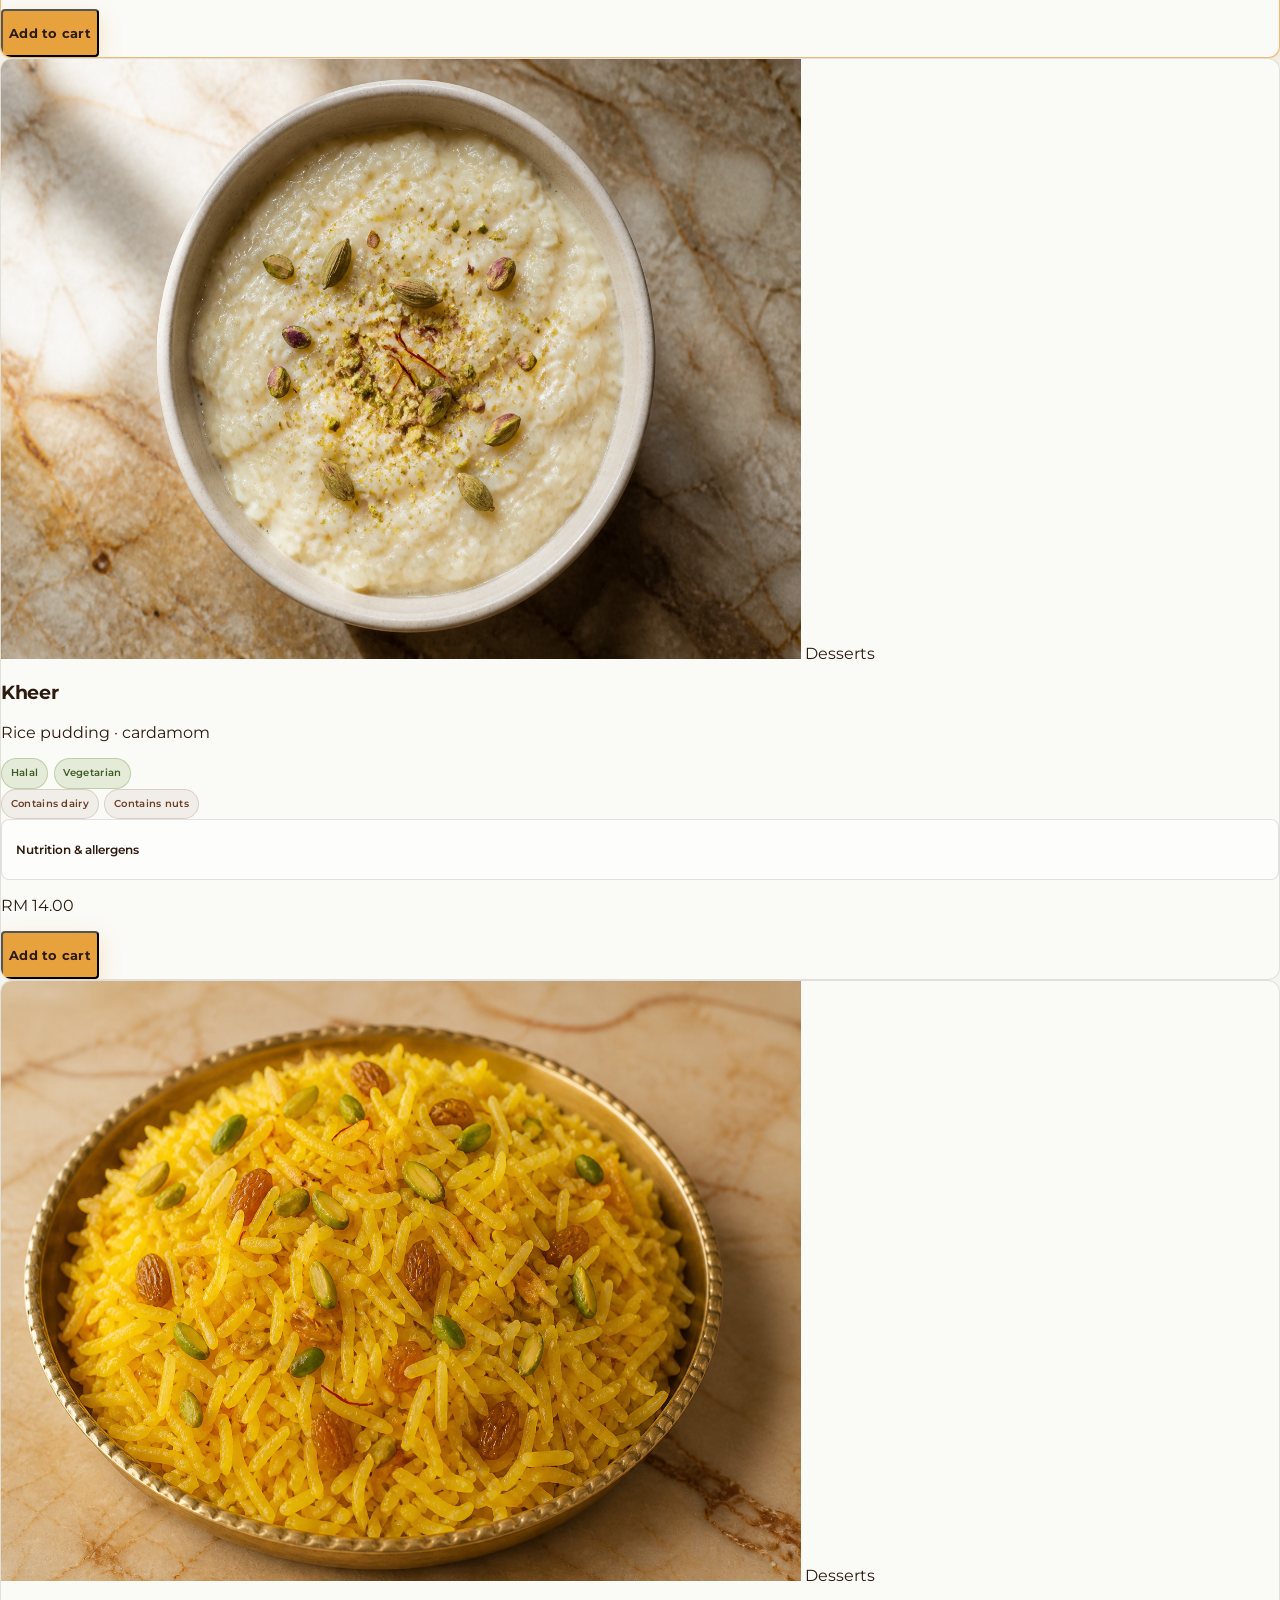
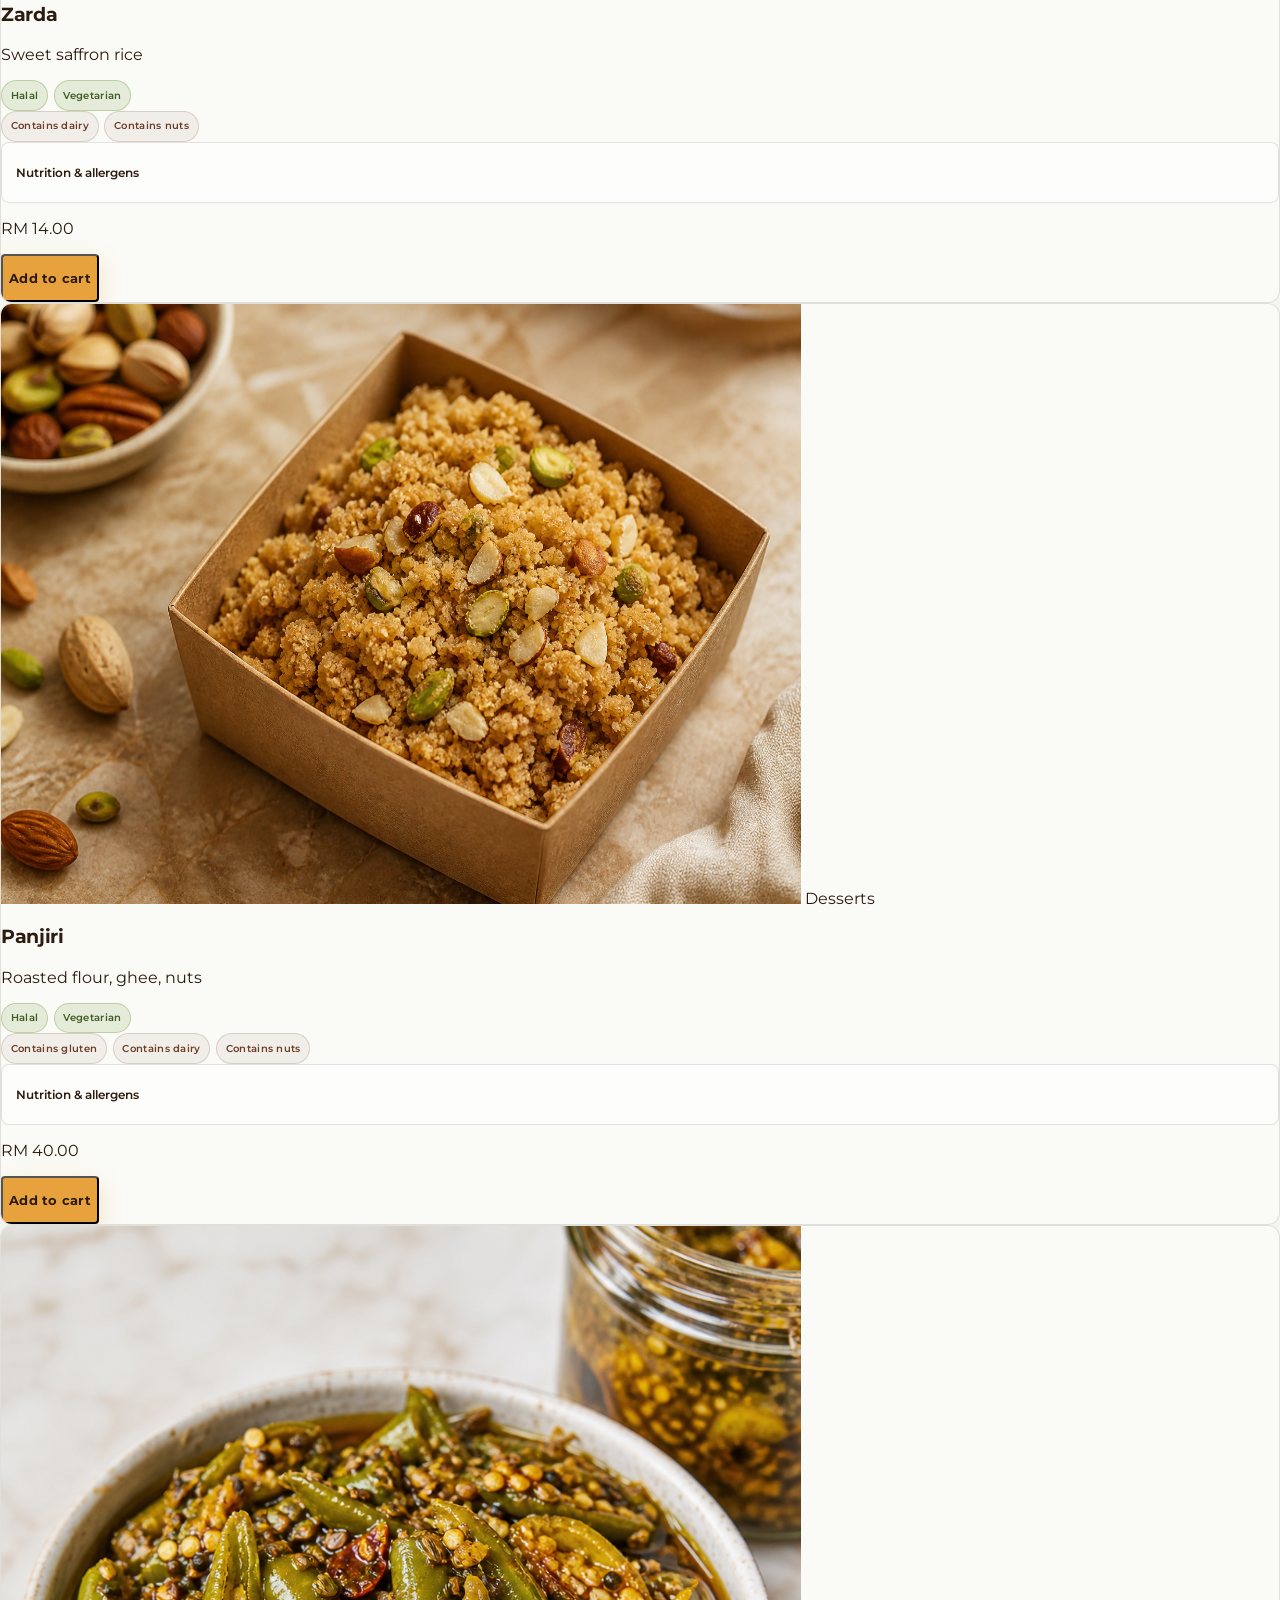
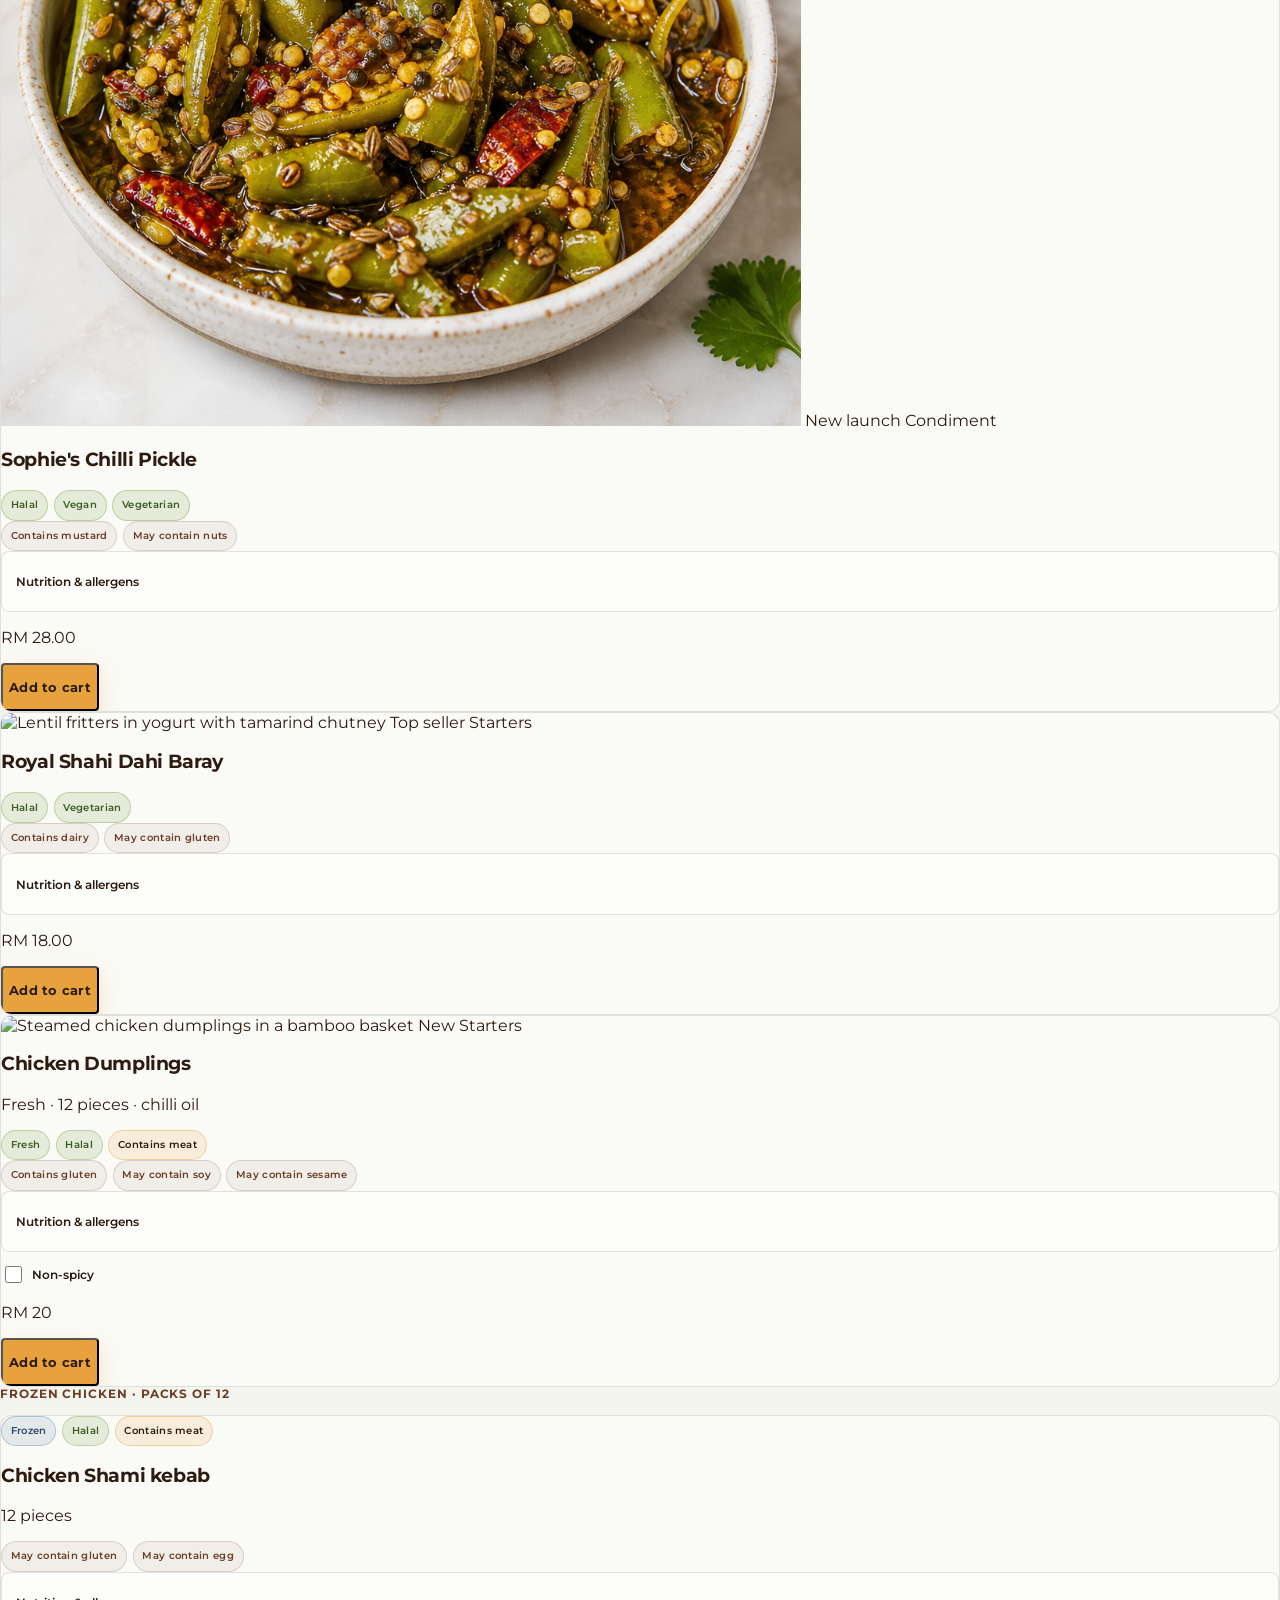
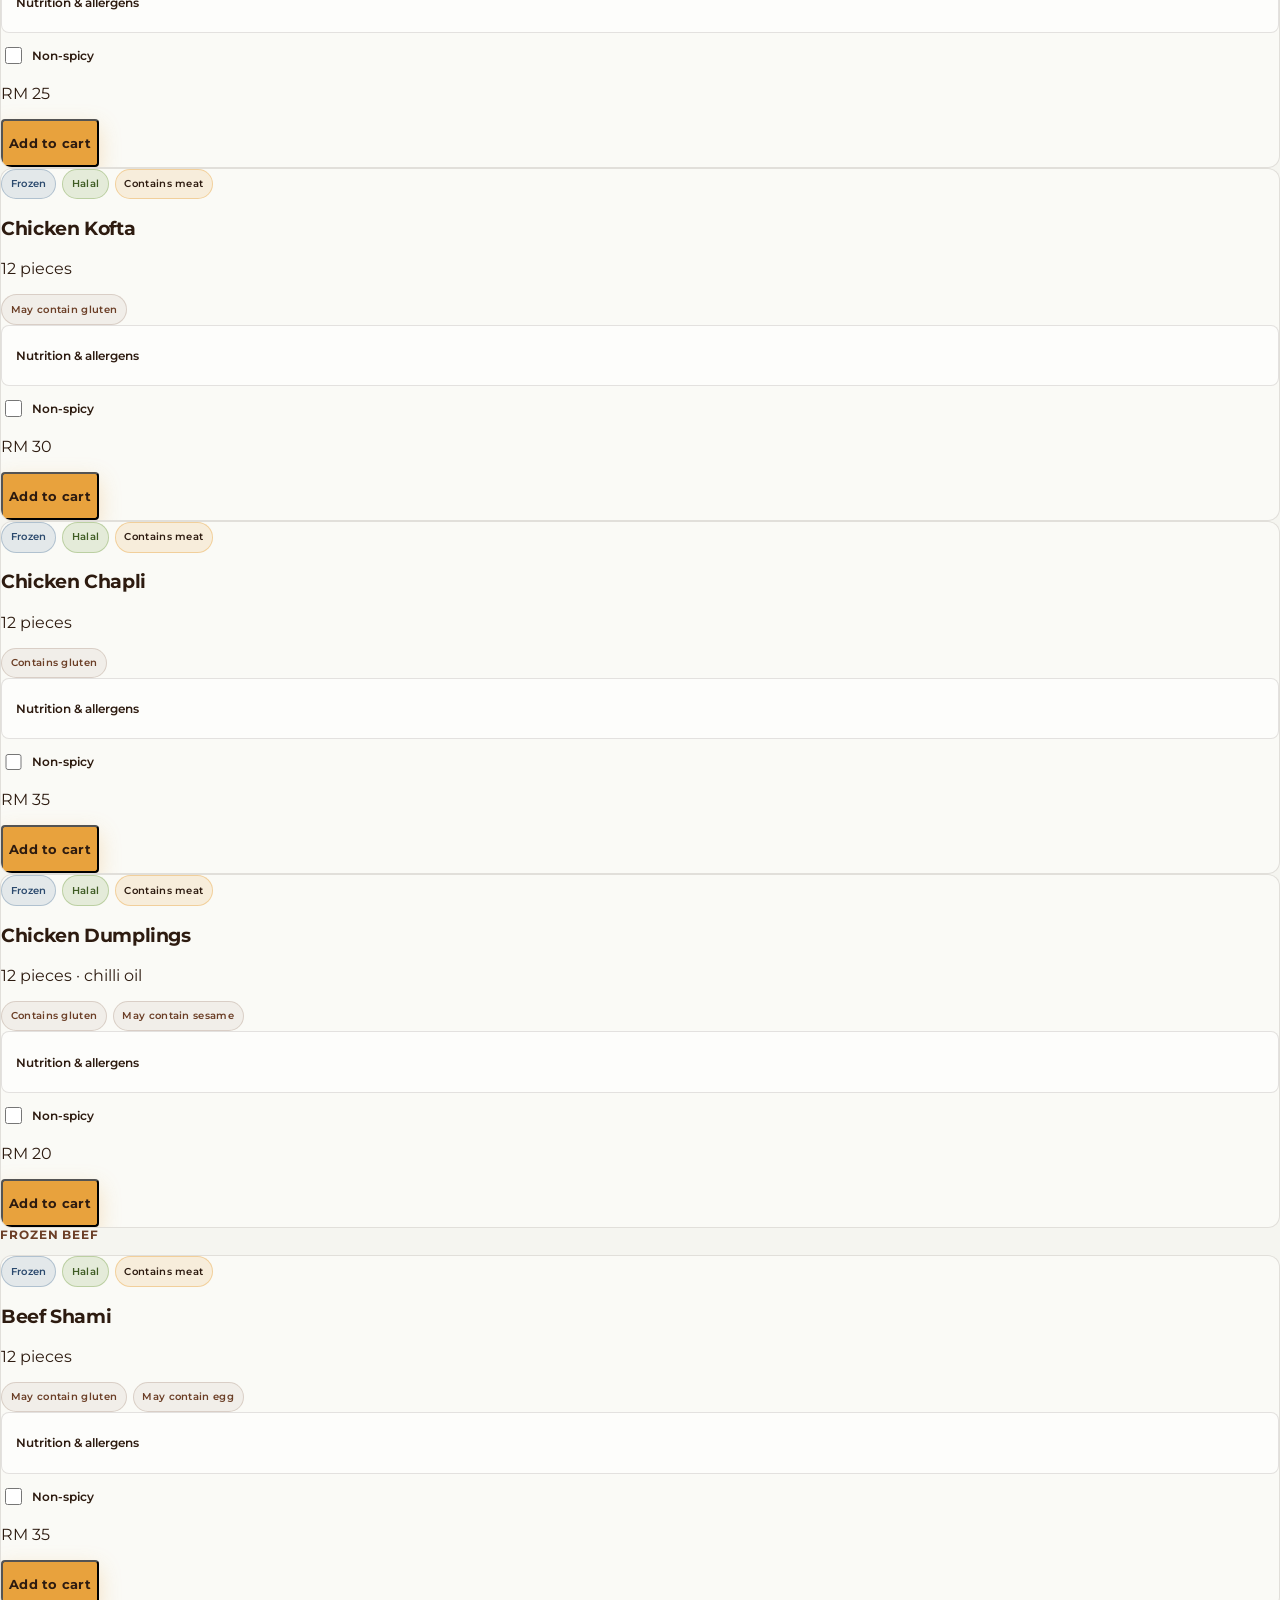
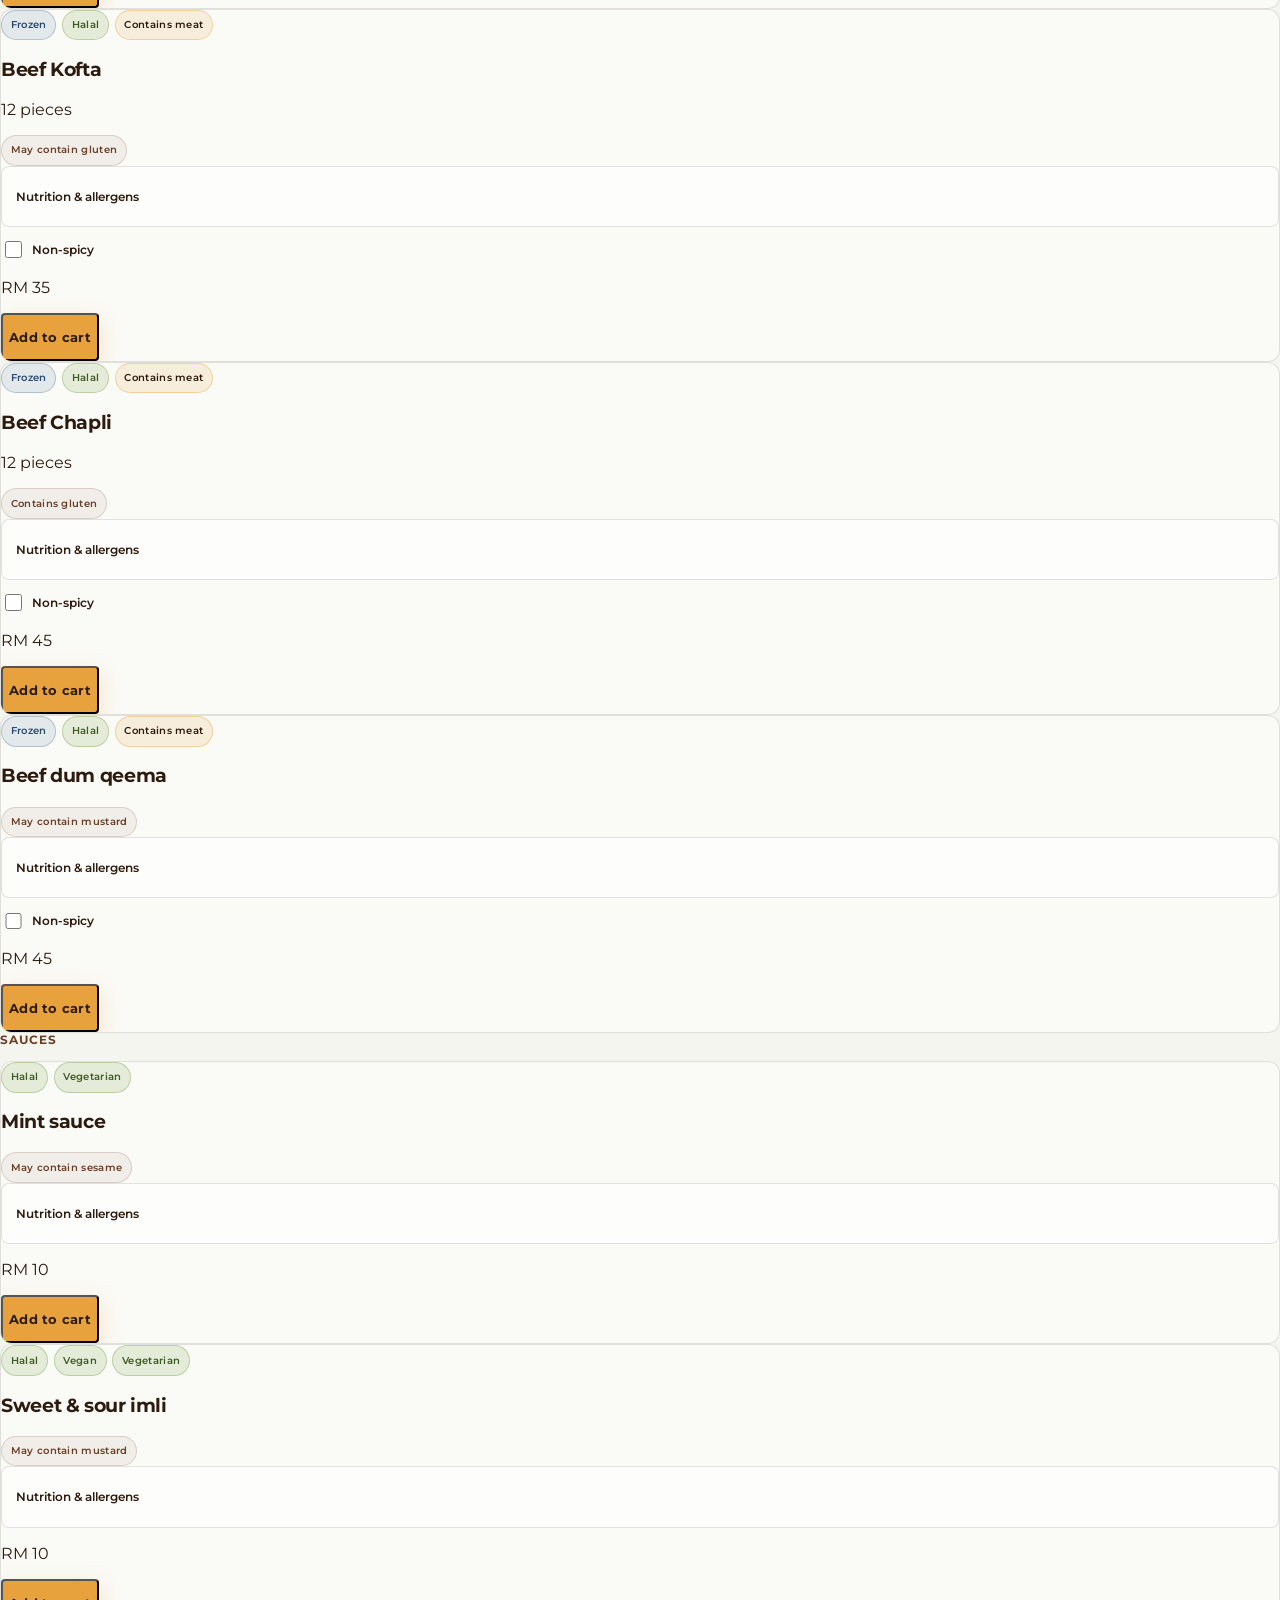
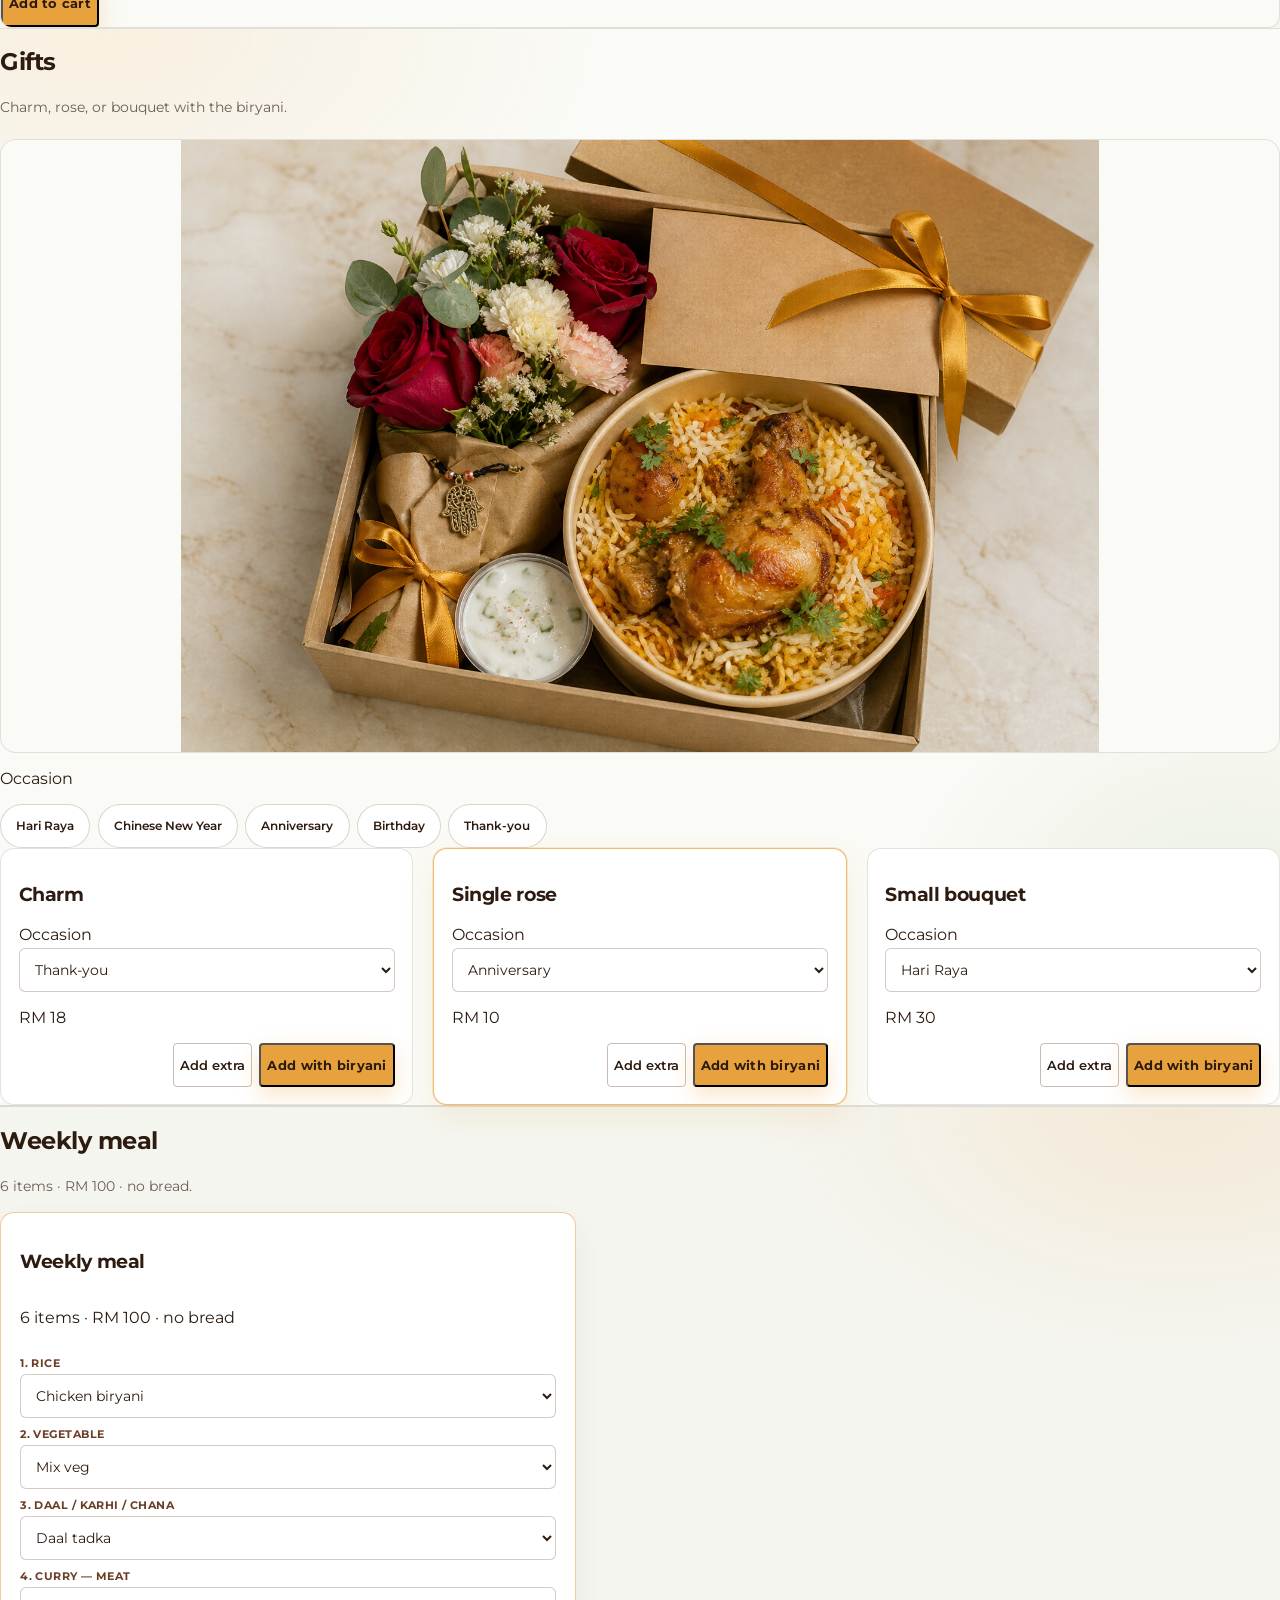
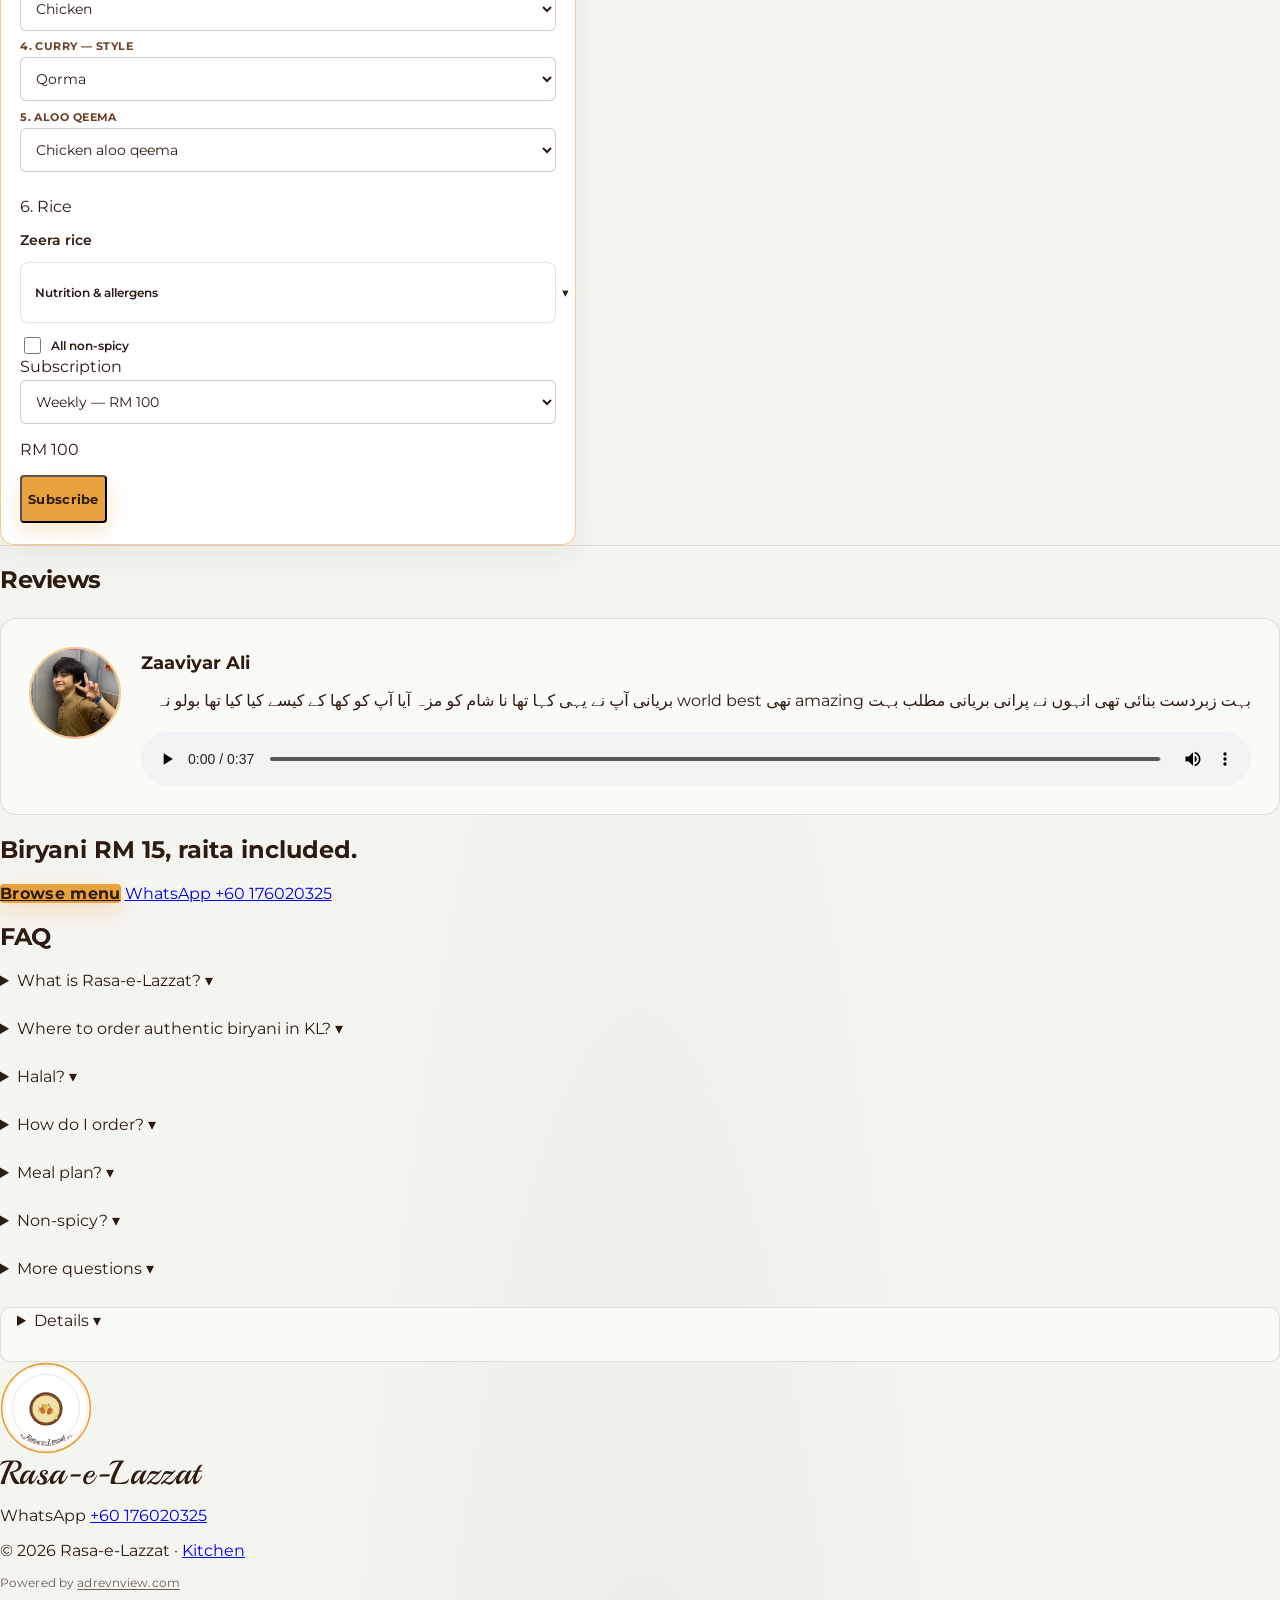
==== commit bfdfa4a5: "Enlarge nav and hero logos so the brand is readable. Co-authored-by: Cursor <cursoragent@cursor.com>" ====
--- a/index.html
+++ b/index.html
@@ -1016,8 +1016,8 @@
     <a href="#menu" class="sr-only focus:not-sr-only focus:absolute focus:left-4 focus:top-4 focus:z-[80] focus:bg-saffron focus:px-4 focus:py-2 focus:text-cocoa">Skip to menu</a>
 
     <header class="nav-glass sticky top-0 z-50">
-      <nav class="mx-auto flex h-16 max-w-6xl items-center justify-between gap-3 px-4 sm:px-6 lg:px-8" aria-label="Primary">
-        <a href="#top" class="brand-home tap flex h-12 min-h-12 min-w-0 items-center">
+      <nav class="mx-auto flex max-w-6xl items-center justify-between gap-3 px-4 sm:px-6 lg:px-8" aria-label="Primary">
+        <a href="#top" class="brand-home tap flex min-h-12 min-w-0 items-center">
           <logo-seal size="nav" plain></logo-seal>
           <logo-wordmark size="nav"></logo-wordmark>
         </a>
@@ -1039,9 +1039,9 @@
           >
             <svg width="20" height="20" viewBox="0 0 24 24" fill="none" stroke="currentColor" stroke-width="2"><path d="M4 7h16M4 12h16M4 17h16"/></svg>
           </button>
-          <button data-open-cart class="btn-gold tap inline-flex items-center gap-2 px-4 text-sm" aria-label="Open cart">
+          <button data-open-cart class="btn-gold tap inline-flex shrink-0 items-center gap-2 px-3 text-sm sm:px-4" aria-label="Open cart">
             <svg width="16" height="16" viewBox="0 0 24 24" fill="none" stroke="currentColor" stroke-width="2.2" aria-hidden="true"><circle cx="9" cy="21" r="1"/><circle cx="20" cy="21" r="1"/><path d="M1 1h4l2.68 13.39a2 2 0 0 0 2 1.61h9.72a2 2 0 0 0 2-1.61L23 6H6"/></svg>
-            Cart
+            <span class="hidden sm:inline">Cart</span>
             <span data-cart-badge data-count="0" class="cart-badge">0</span>
           </button>
         </div>
--- a/css/styles.css
+++ b/css/styles.css
@@ -93,7 +93,7 @@
 }
 
 .logo-wordmark--nav {
-  font-size: clamp(1.15rem, 3.6vw, 1.55rem);
+  font-size: clamp(1.55rem, 4.2vw + 0.7rem, 2.45rem);
 }
 
 .logo-wordmark--md {
@@ -101,11 +101,11 @@
 }
 
 .logo-wordmark--hero {
-  font-size: clamp(2.6rem, 10vw, 5.6rem);
+  font-size: clamp(3.05rem, 11.5vw, 6.4rem);
 }
 
 .logo-wordmark--footer {
-  font-size: clamp(1.45rem, 4vw, 1.85rem);
+  font-size: clamp(1.65rem, 4.2vw, 2.1rem);
 }
 
 .logo-tagline {
@@ -160,8 +160,8 @@
 .logo-seal--nav,
 .logo-seal--icon,
 .logo-seal--plain {
-  width: 3rem;
-  height: 3rem;
+  width: 3.6rem;
+  height: 3.6rem;
 }
 
 .logo-seal--md {
@@ -170,8 +170,8 @@
 }
 
 .logo-seal--footer {
-  width: 5.25rem;
-  height: 5.25rem;
+  width: 5.75rem;
+  height: 5.75rem;
 }
 
 .logo-seal--hero {
@@ -185,7 +185,8 @@
 }
 
 .brand-home {
-  gap: 0.55rem;
+  gap: 0.65rem;
+  overflow: hidden;
 }
 
 h1 logo-wordmark,
@@ -203,13 +204,13 @@
 
 @media (max-width: 767px) {
   .brand-home {
-    max-width: calc(100% - 9.5rem);
+    max-width: calc(100% - 7.25rem);
   }
 }
 
 @media (max-width: 380px) {
   .logo-wordmark--nav {
-    font-size: 1.05rem;
+    font-size: clamp(1.45rem, 8.2vw, 1.7rem);
   }
   .logo-tagline {
     white-space: normal;
@@ -219,16 +220,16 @@
 
 @media (max-width: 340px) {
   .logo-wordmark--nav {
-    font-size: 0.95rem;
+    font-size: 1.4rem;
   }
   .logo-seal--nav,
   .logo-seal--icon,
   .logo-seal--plain {
-    width: 2.5rem;
-    height: 2.5rem;
+    width: 3.5rem;
+    height: 3.5rem;
   }
   .brand-home {
-    gap: 0.4rem;
+    gap: 0.45rem;
   }
 }
 
@@ -278,6 +279,26 @@
   background: rgba(245, 245, 240, 0.92);
   backdrop-filter: blur(16px);
   border-bottom: 1px solid var(--line);
+}
+
+.nav-glass nav {
+  min-height: 4.75rem;
+  height: auto;
+  padding-top: 0.45rem;
+  padding-bottom: 0.45rem;
+}
+
+@media (min-width: 768px) {
+  .nav-glass nav {
+    min-height: 5.25rem;
+  }
+
+  .logo-seal--nav,
+  .logo-seal--icon,
+  .logo-seal--plain {
+    width: 4.25rem;
+    height: 4.25rem;
+  }
 }
 
 .hero-flyer {
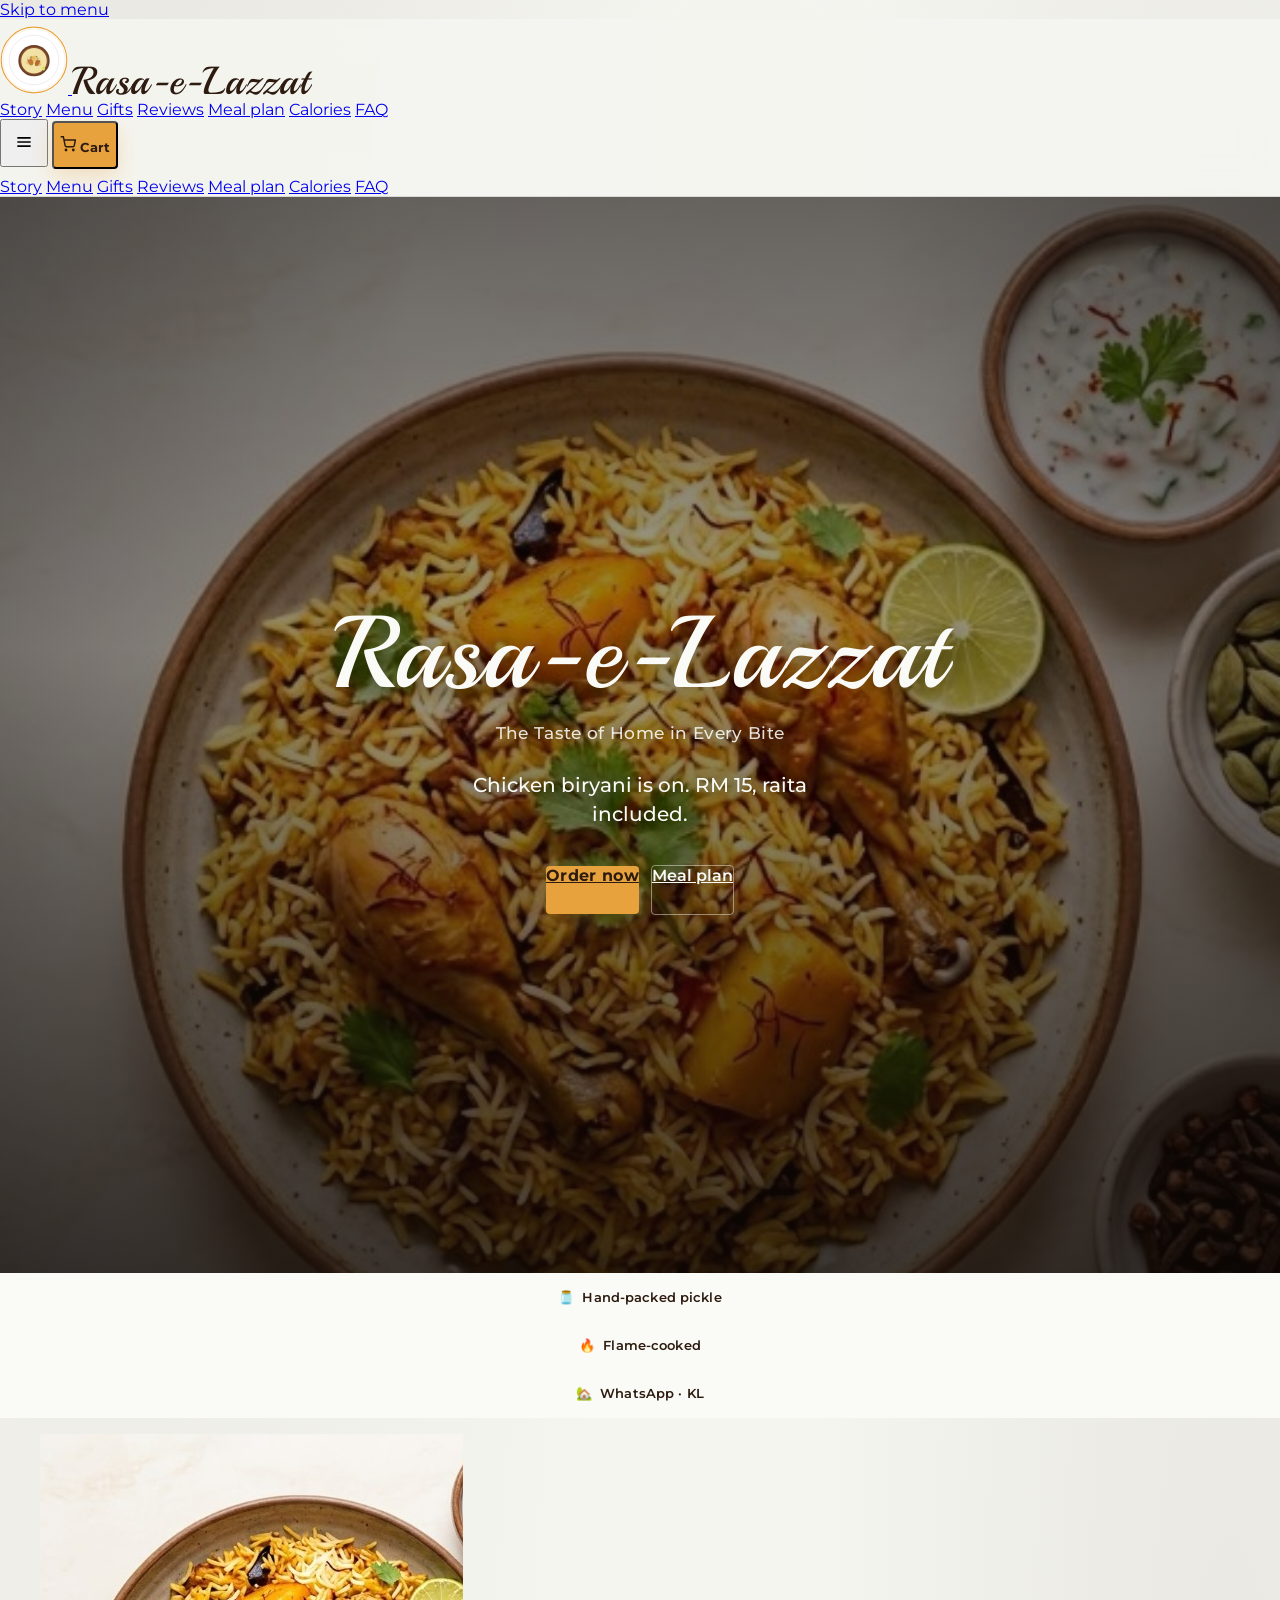
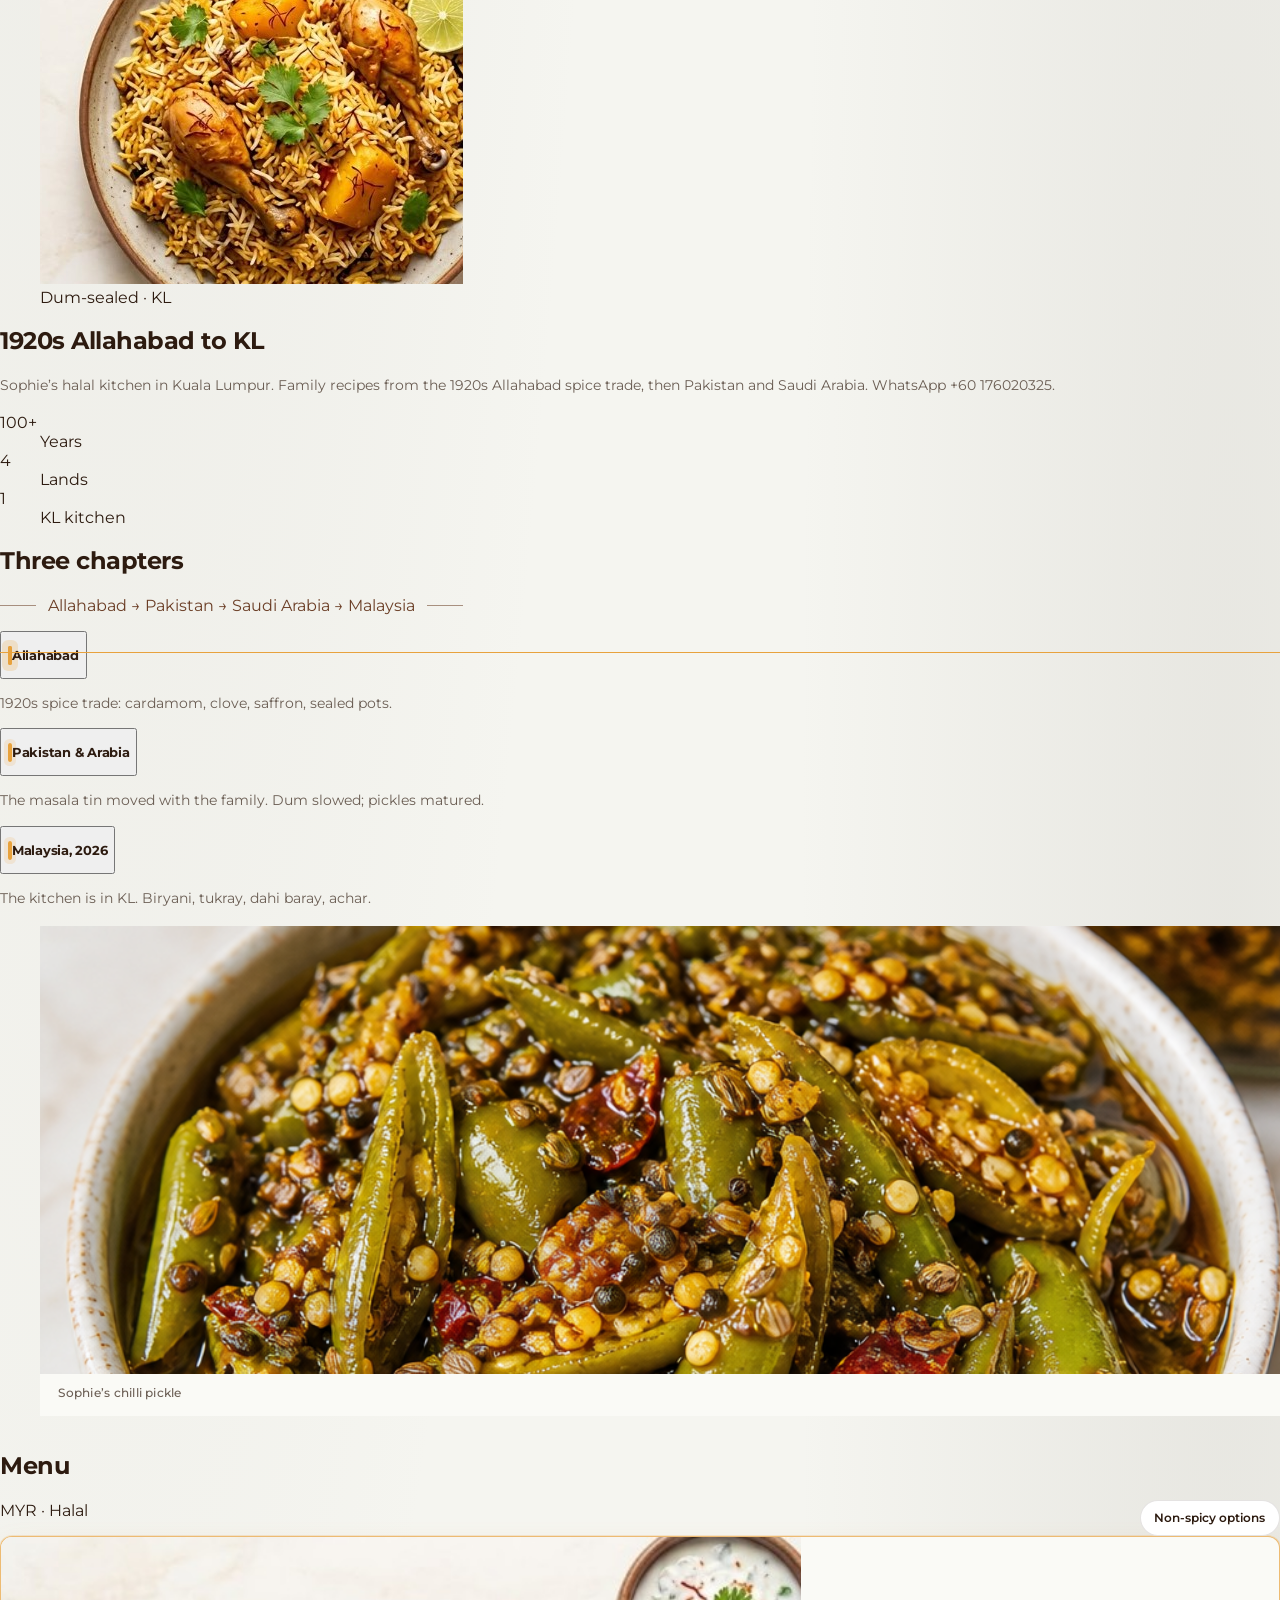
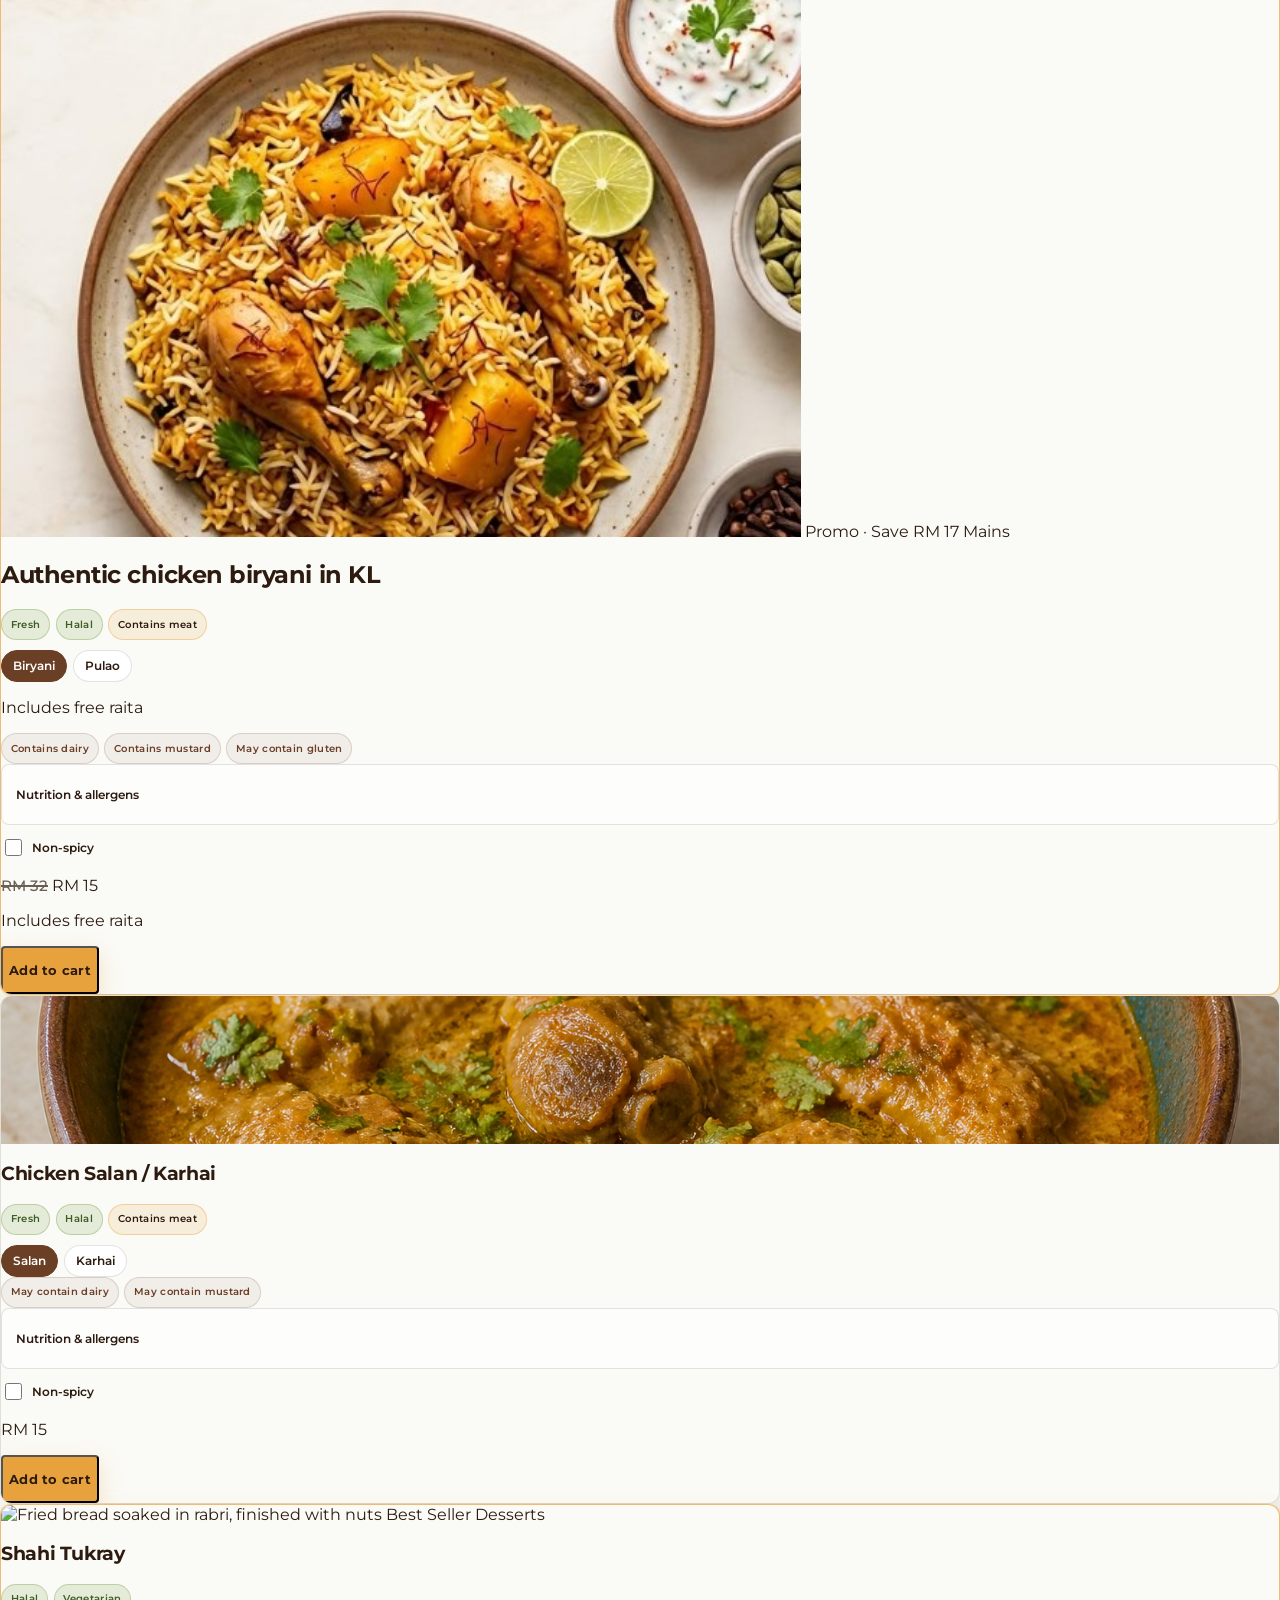
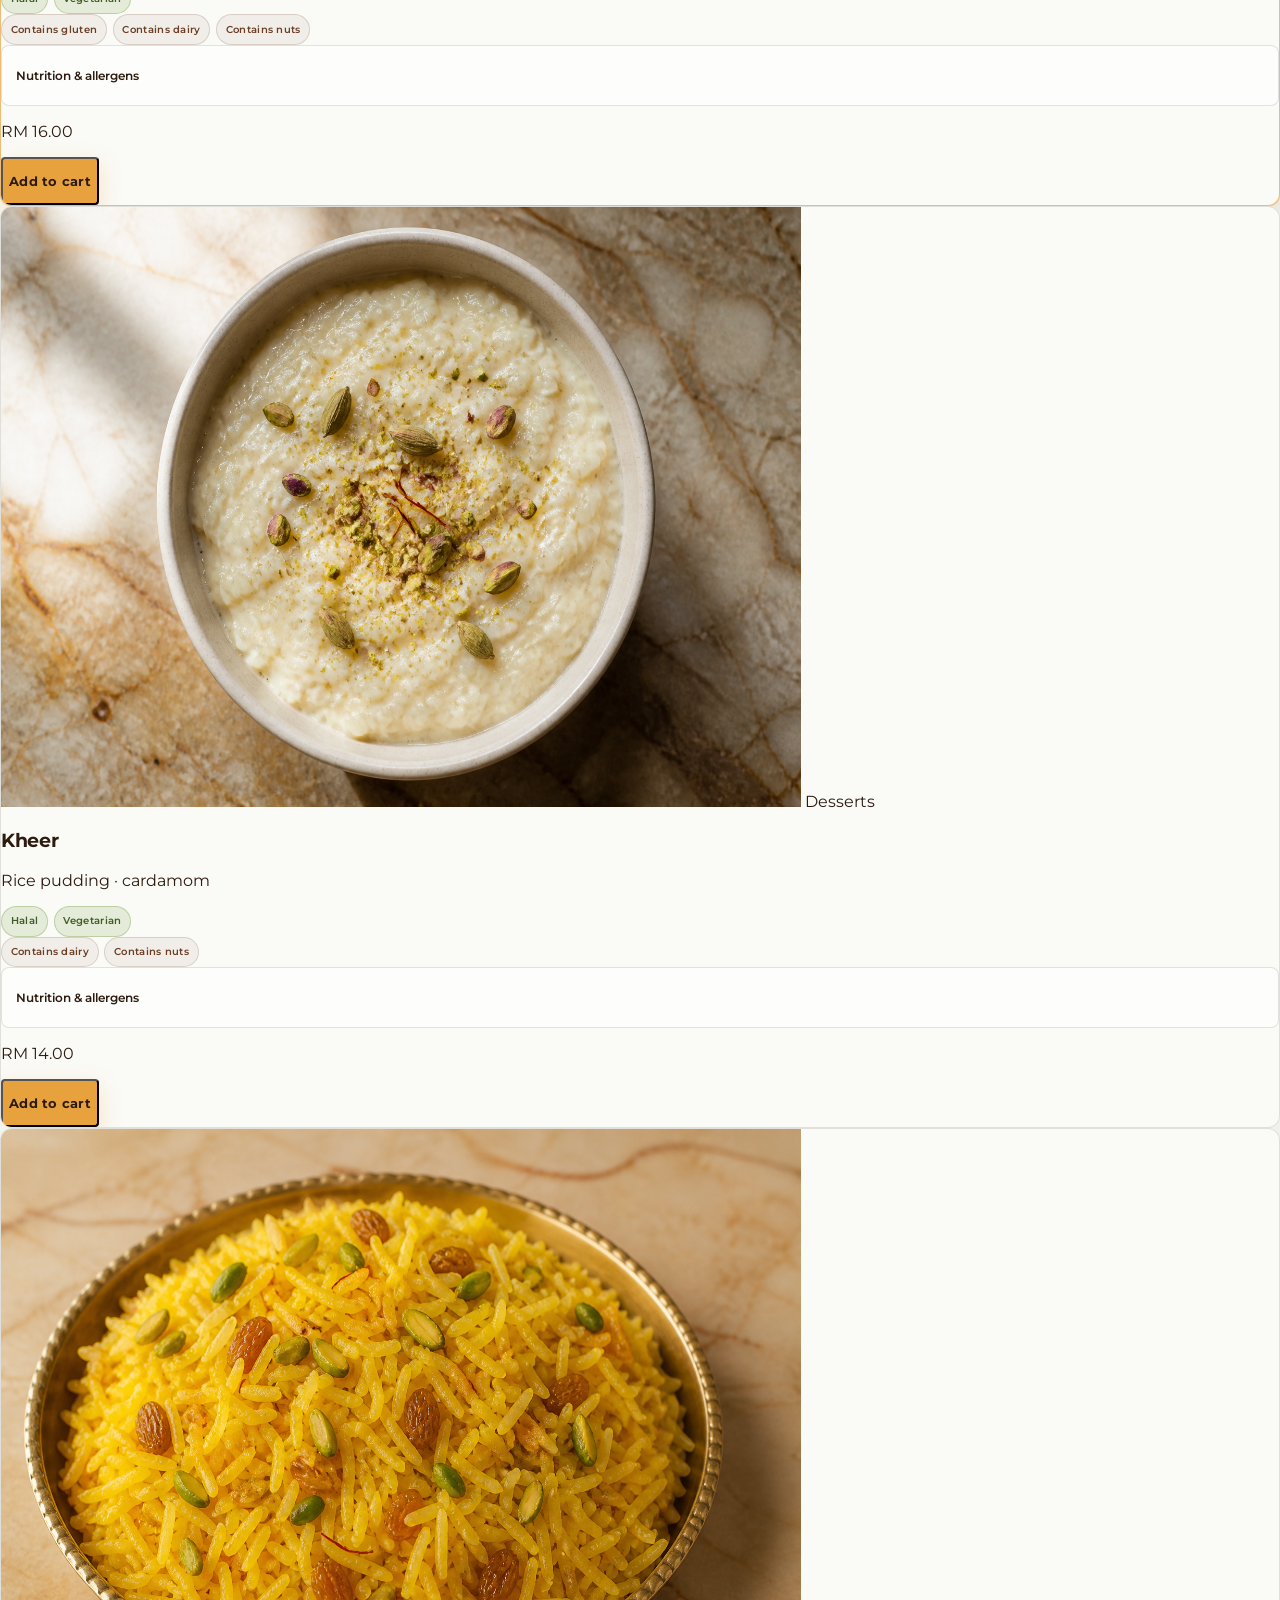
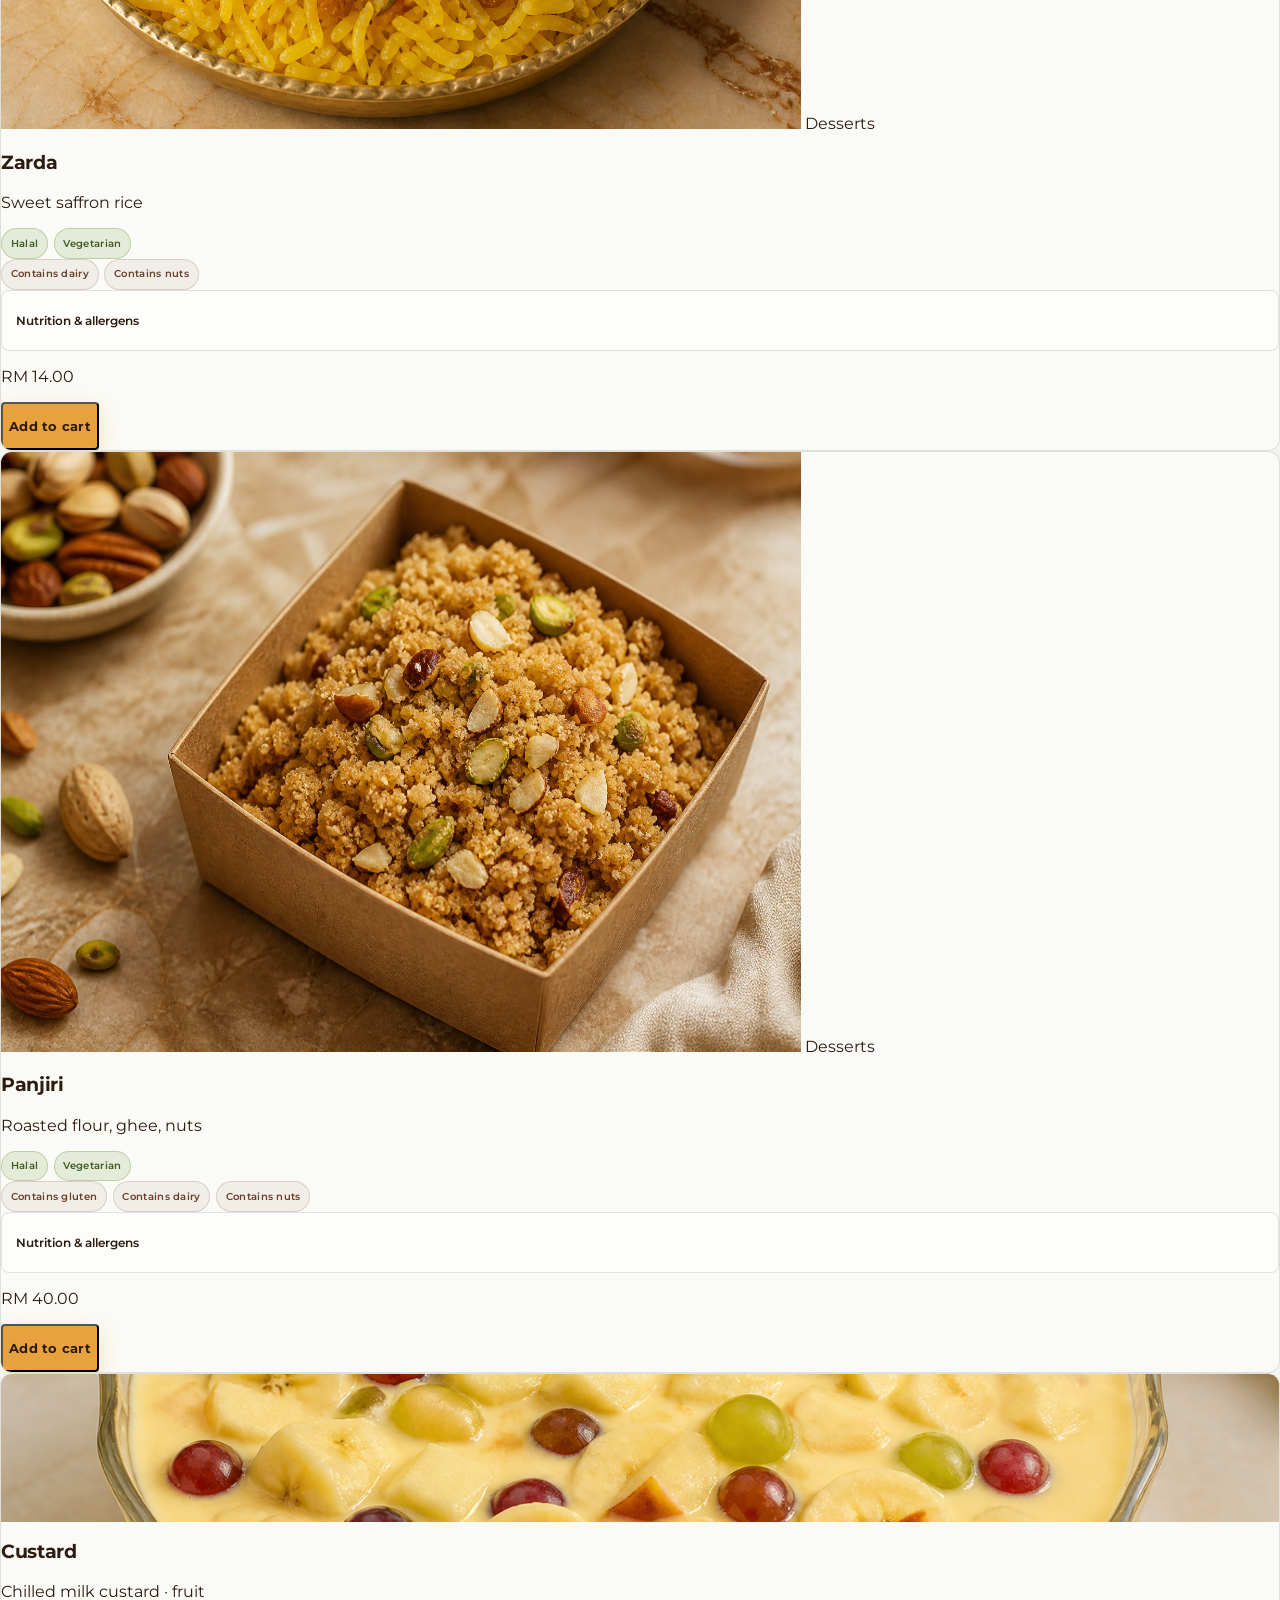
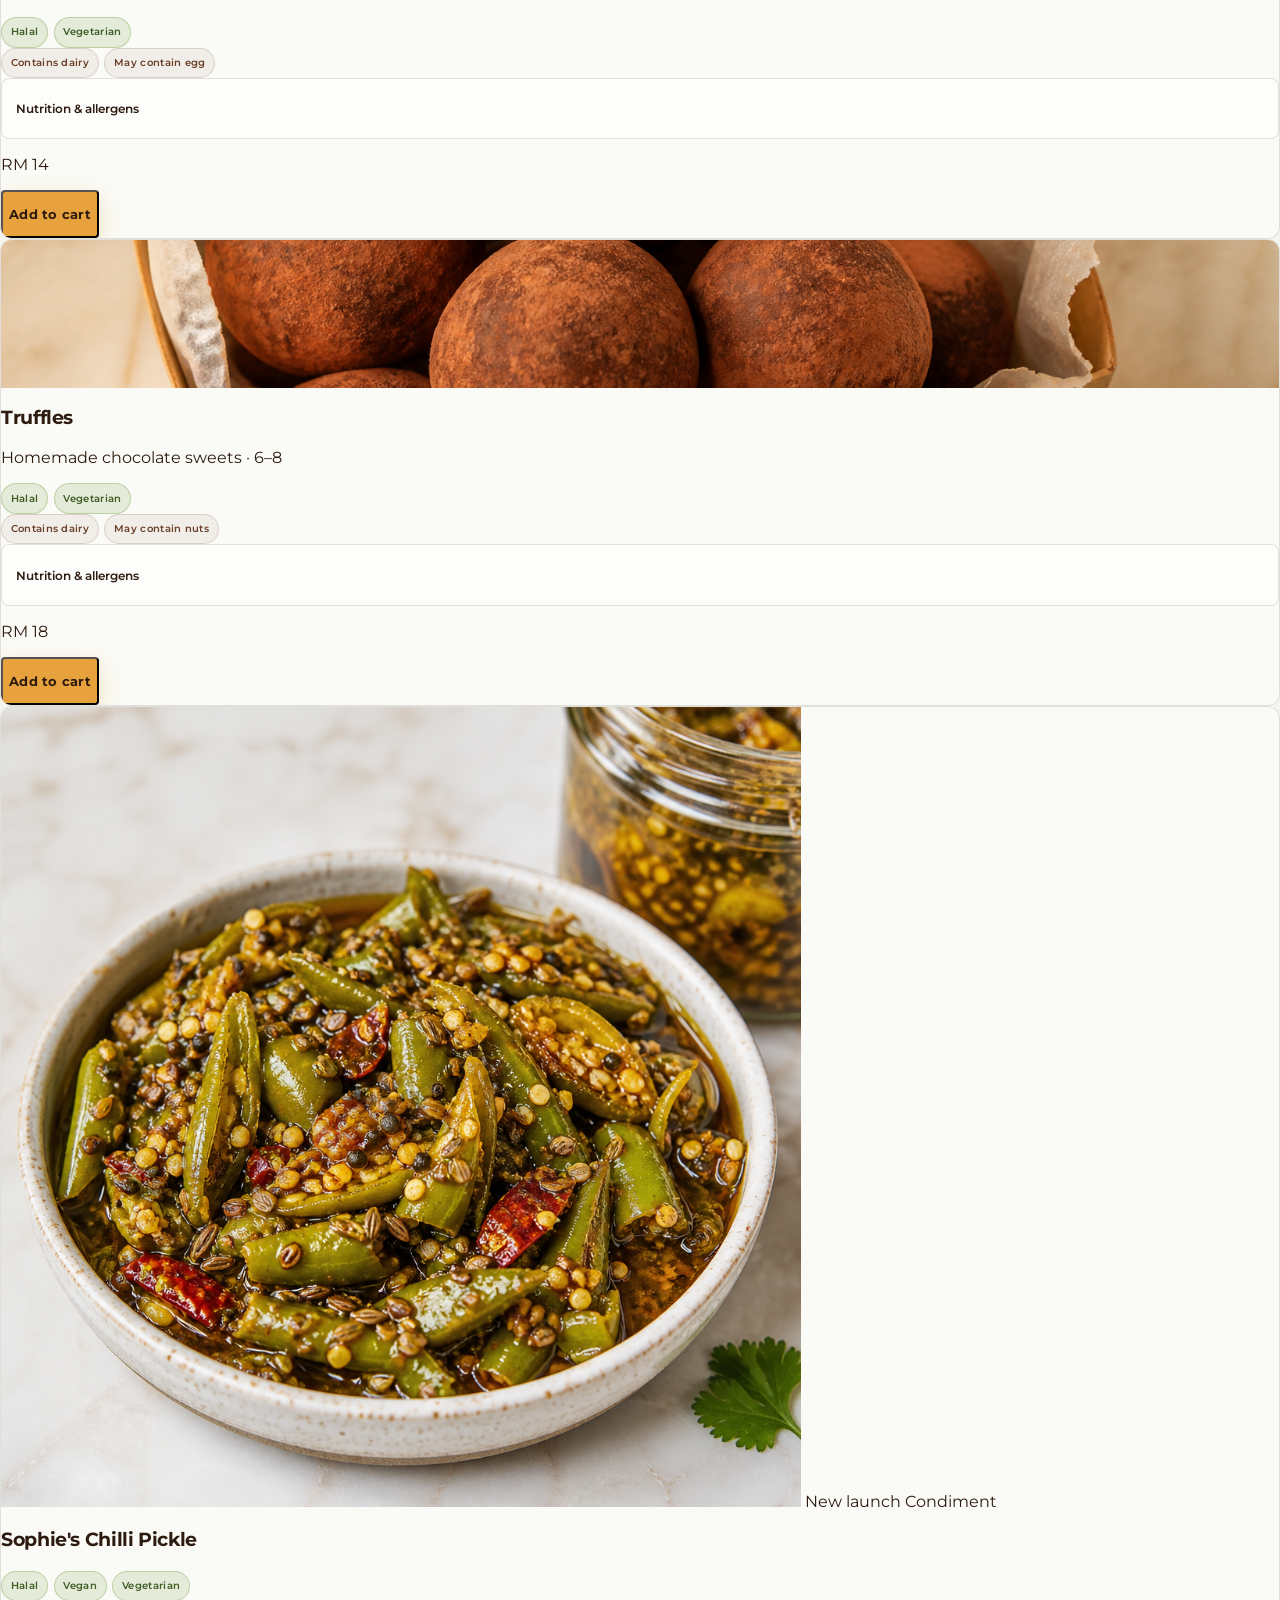
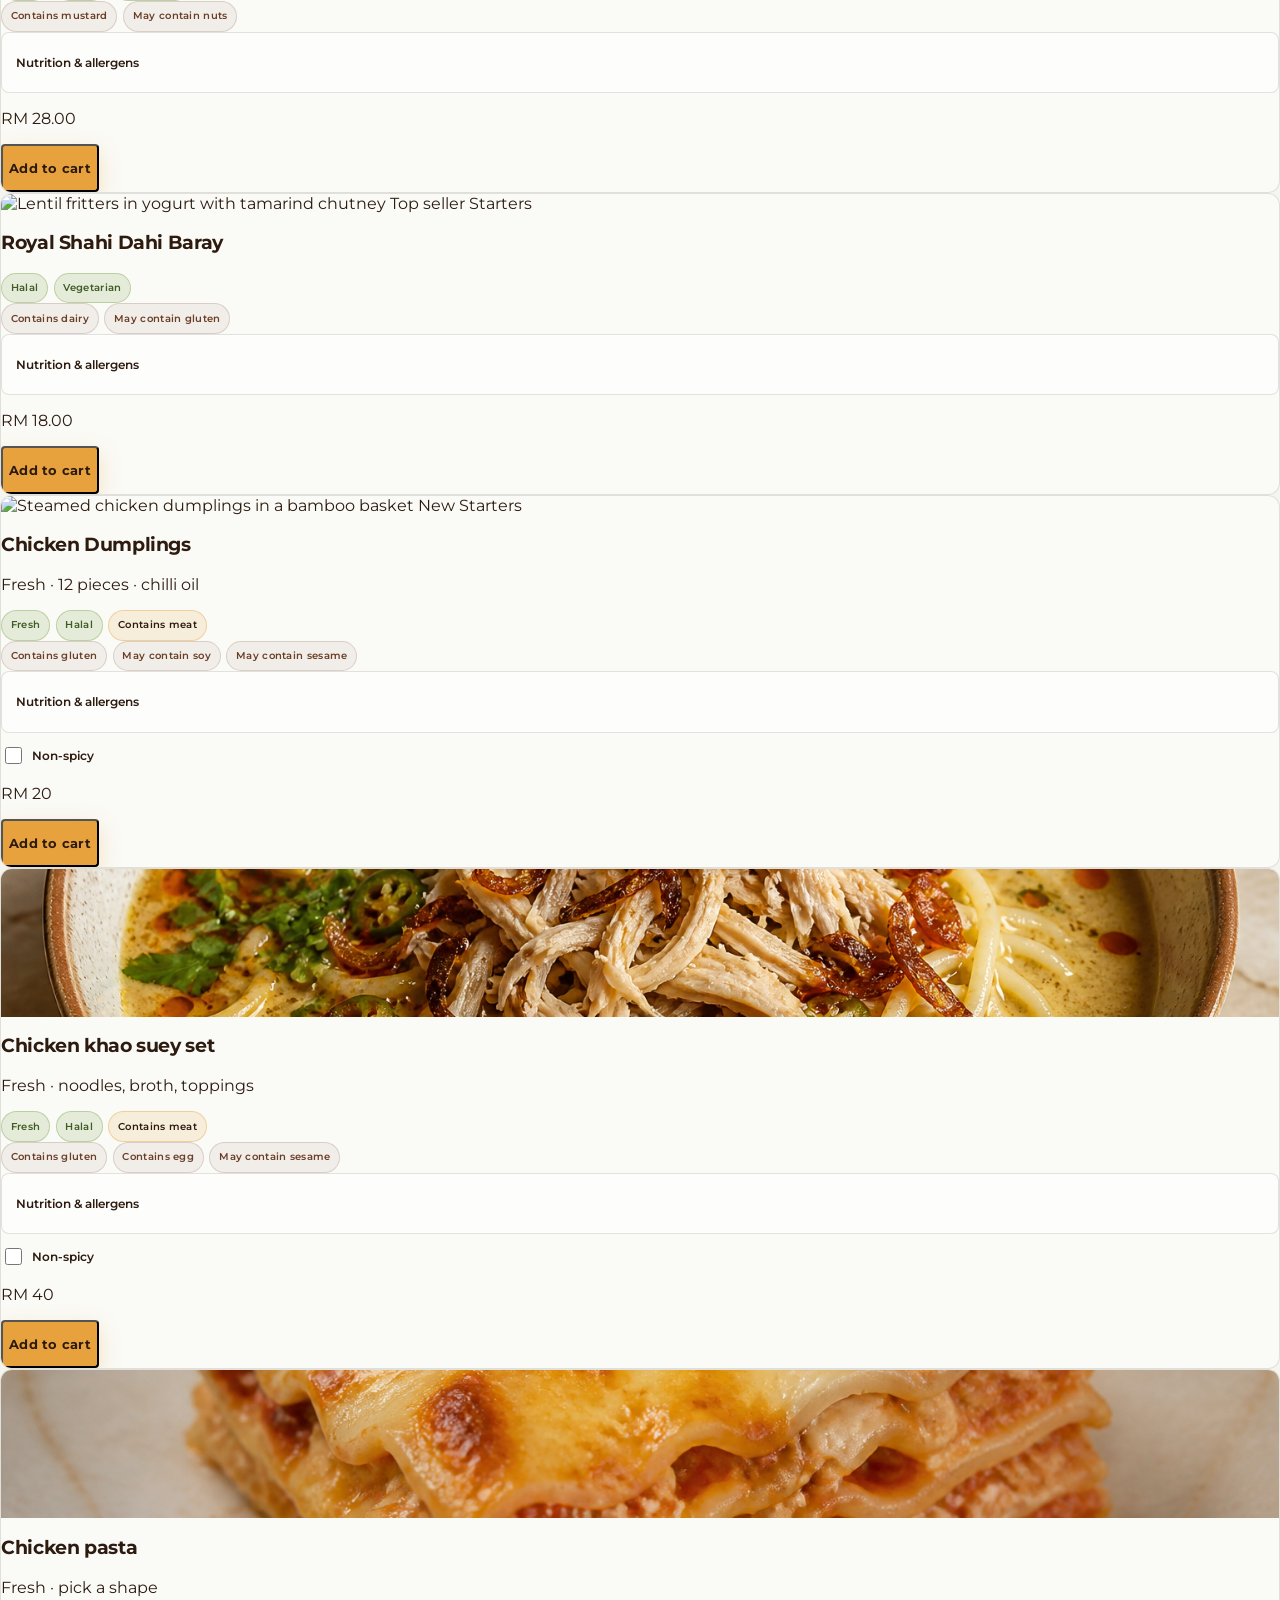
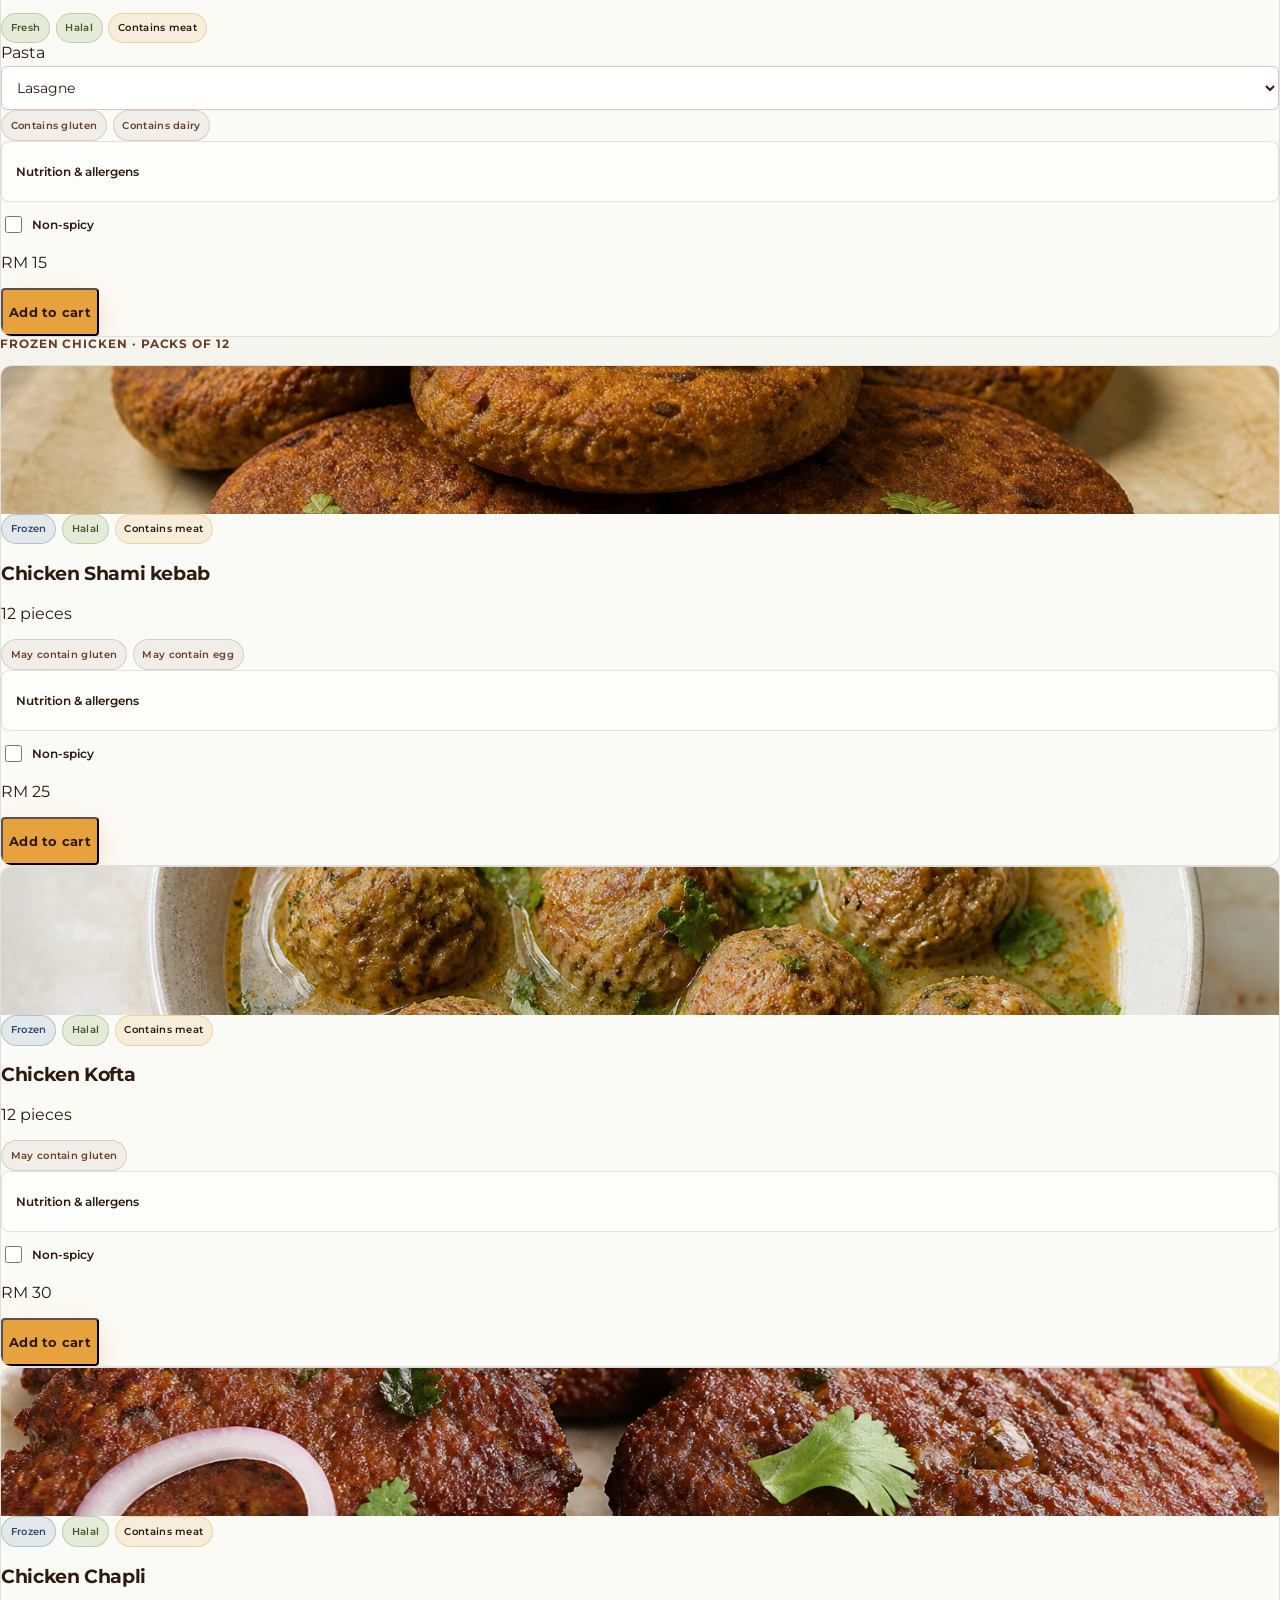
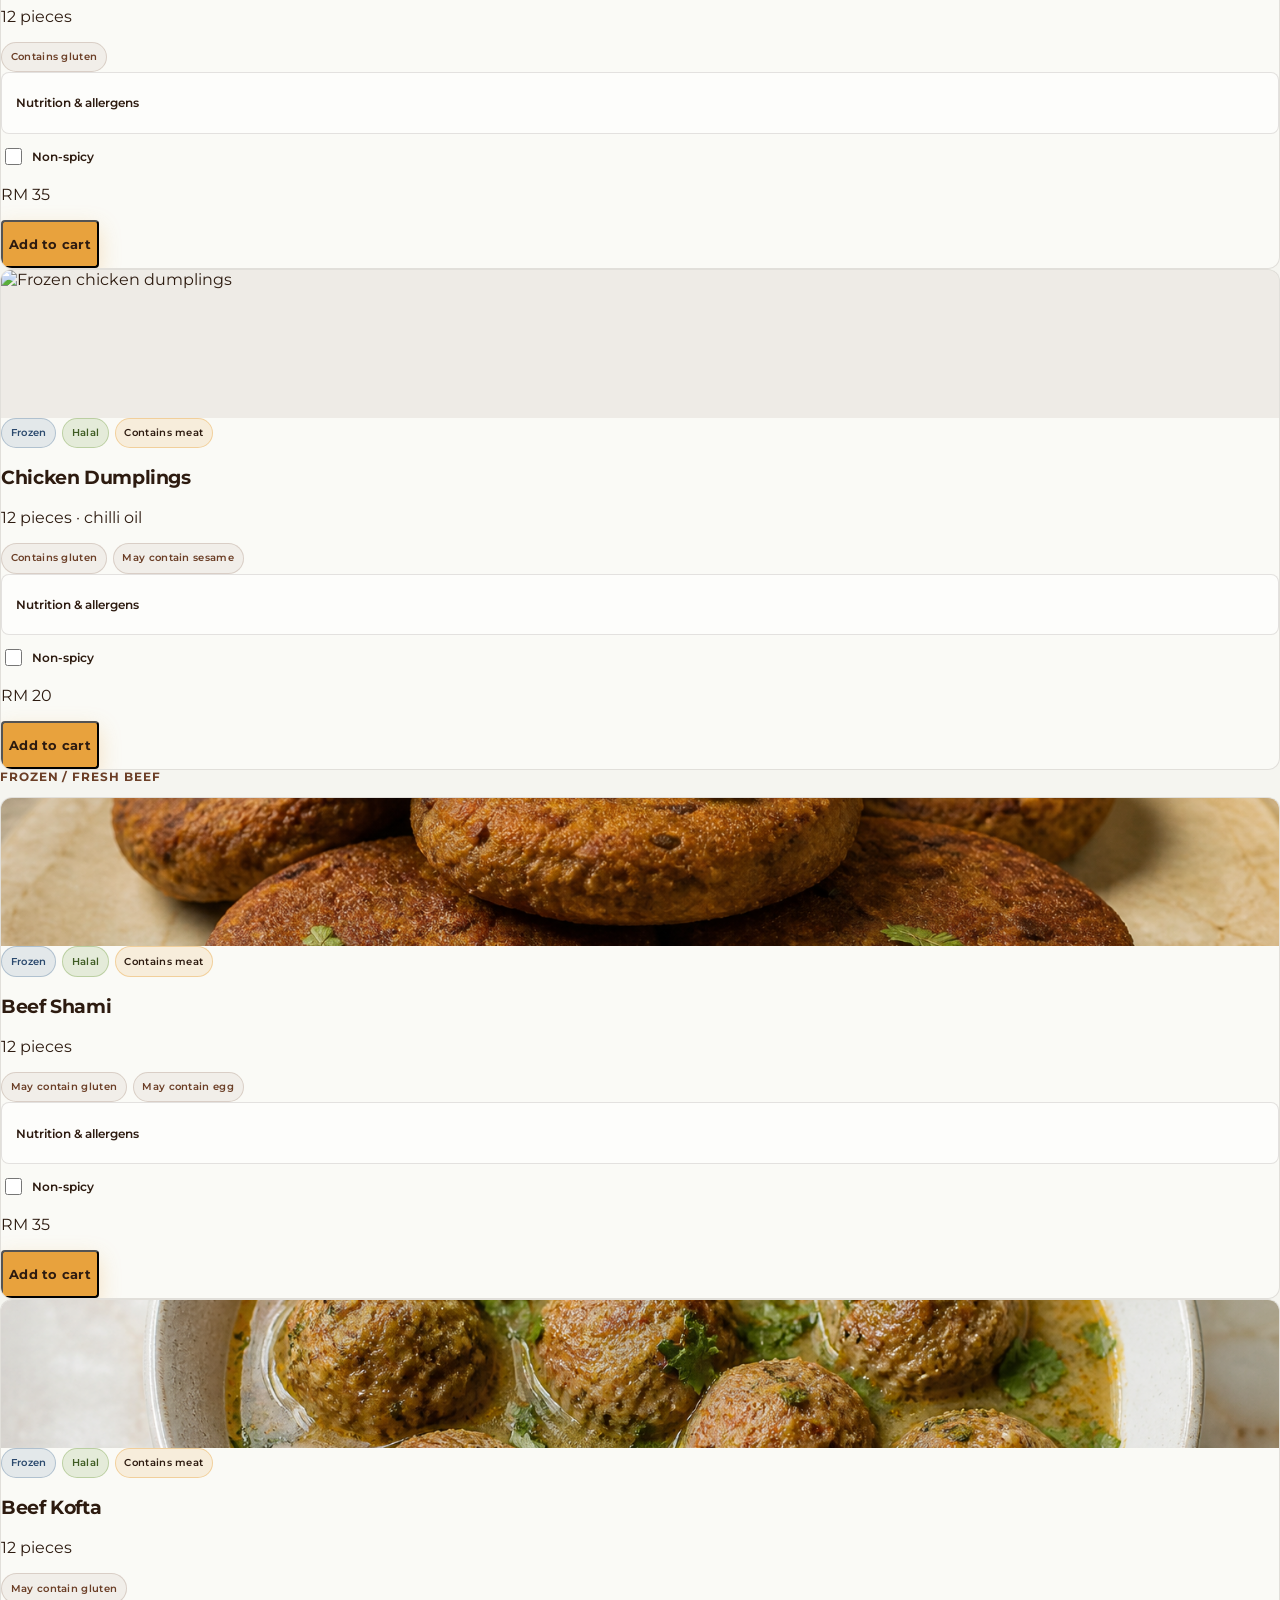
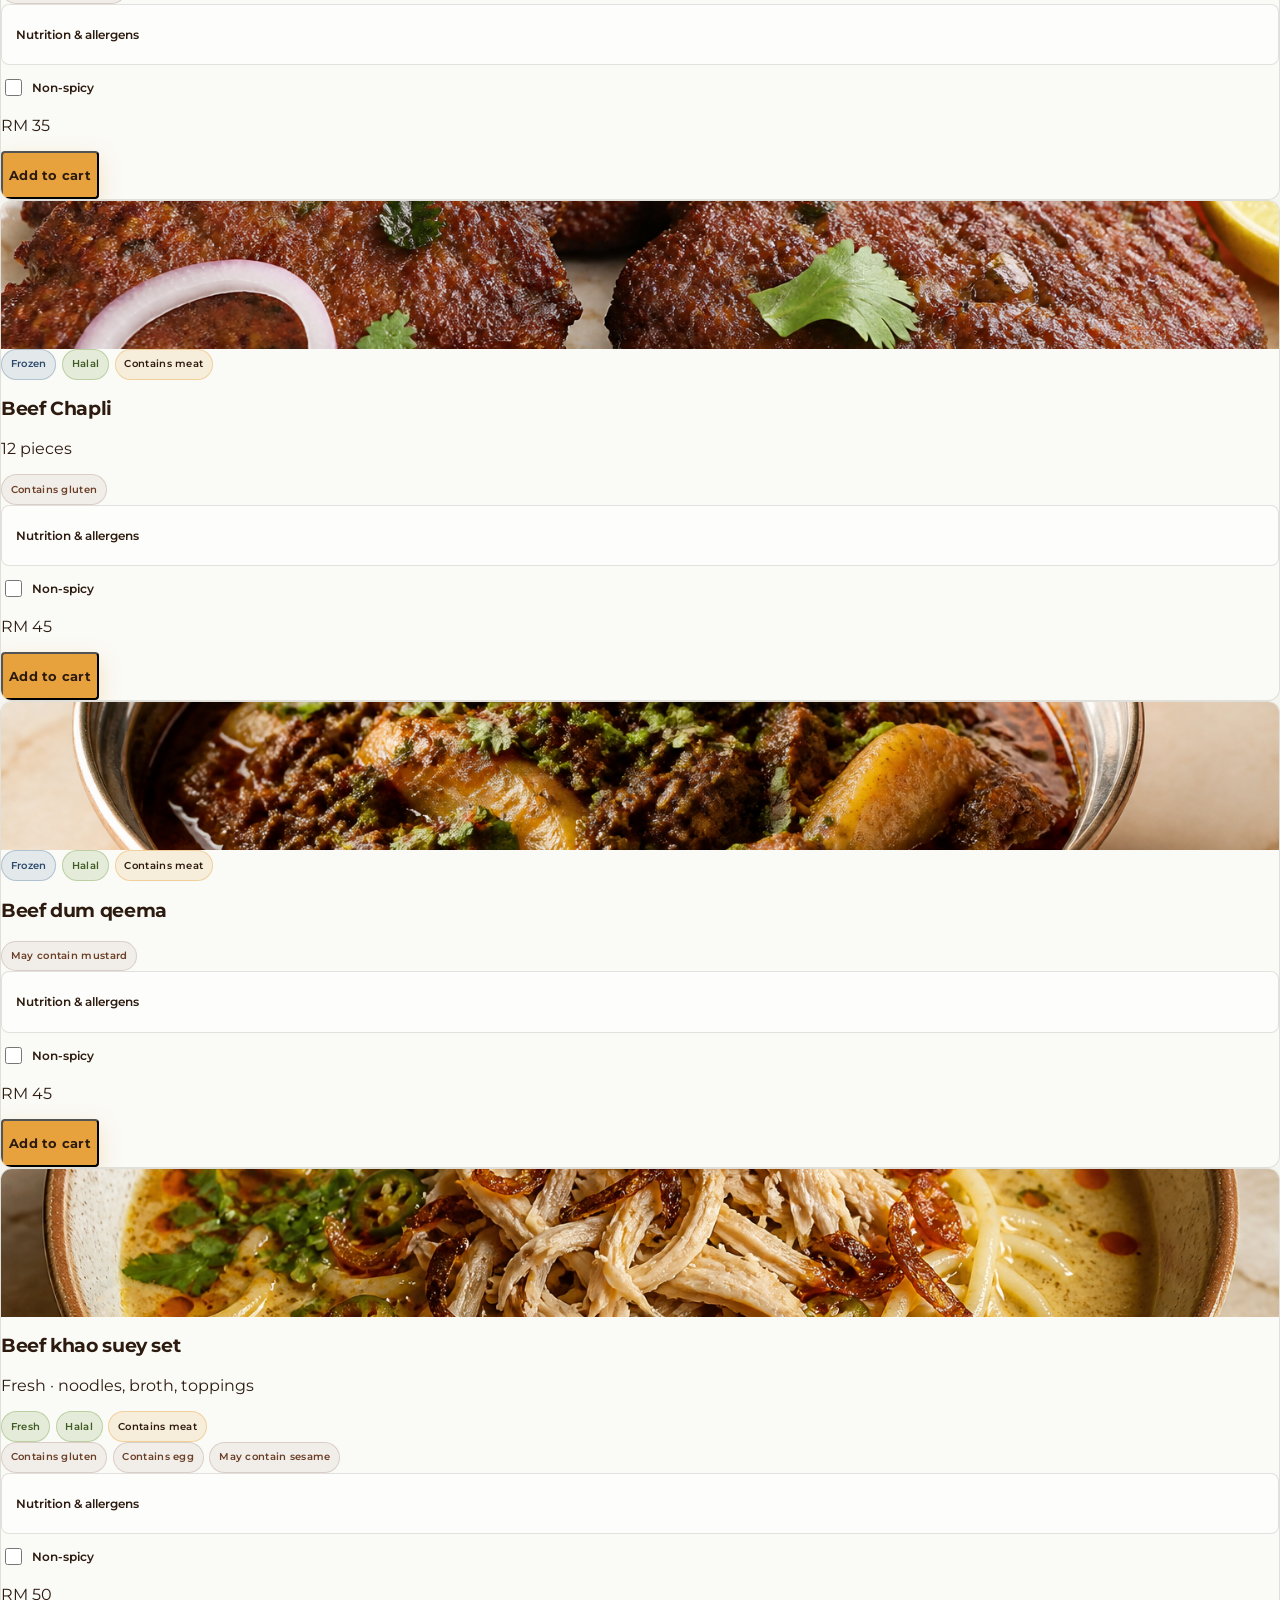
==== commit 0239f7b2: "Add meal calorie dials, menu photos, and weekly catalog updates. Co-authored-by: Cursor <cursoragent" ====
--- a/index.html
+++ b/index.html
@@ -207,10 +207,10 @@
             "about": { "@id": "https://razzat.vercel.app/#restaurant" },
             "primaryImageOfPage": "https://razzat.vercel.app/assets/rasa-biryani.png",
             "inLanguage": "en-MY",
-            "dateModified": "2026-08-13",
+            "dateModified": "2026-08-14",
             "speakable": {
               "@type": "SpeakableSpecification",
-              "cssSelector": ["#press-facts", "#faq", "#product-biryani", "#gifts", "#reviews", "#meal-plan"]
+              "cssSelector": ["#press-facts", "#faq", "#product-biryani", "#gifts", "#reviews", "#meal-plan", "#calculator"]
             },
             "mainEntity": { "@id": "https://razzat.vercel.app/#restaurant" },
             "breadcrumb": { "@id": "https://razzat.vercel.app/#breadcrumb" },
@@ -228,6 +228,7 @@
               { "@id": "https://razzat.vercel.app/#addon-rose" },
               { "@id": "https://razzat.vercel.app/#addon-flowers" },
               { "@id": "https://razzat.vercel.app/#plan-weekly" },
+              { "@id": "https://razzat.vercel.app/#calculator" },
               { "@id": "https://razzat.vercel.app/#review-zaaviyar-ali" }
             ]
           },
@@ -258,6 +259,12 @@
                 "position": 4,
                 "name": "Meal plan",
                 "item": "https://razzat.vercel.app/#meal-plan"
+              },
+              {
+                "@type": "ListItem",
+                "position": 5,
+                "name": "Your targets",
+                "item": "https://razzat.vercel.app/#calculator"
               }
             ]
           },
@@ -560,6 +567,7 @@
             "@id": "https://razzat.vercel.app/#chicken-salan",
             "name": "Chicken Salan / Karhai",
             "description": "Fresh chicken salan or karhai. Halal. RM 15. Non-spicy on request, no extra charge.",
+            "image": "https://razzat.vercel.app/assets/menu/chicken-salan.png",
             "category": "Fresh",
             "brand": { "@id": "https://razzat.vercel.app/#brand" },
             "offers": { "@type": "Offer", "price": "15.00", "priceCurrency": "MYR", "availability": "https://schema.org/InStock", "url": "https://razzat.vercel.app/#product-chicken-salan" }
@@ -653,6 +661,69 @@
             "category": "Sauce",
             "brand": { "@id": "https://razzat.vercel.app/#brand" },
             "offers": { "@type": "Offer", "price": "10.00", "priceCurrency": "MYR", "availability": "https://schema.org/InStock", "url": "https://razzat.vercel.app/#product-sauce-imli" }
+          },
+          {
+            "@type": "Product",
+            "@id": "https://razzat.vercel.app/#chicken-khao-suey",
+            "name": "Fresh chicken khao suey set",
+            "alternateName": ["Khaosuay", "Khsosuay"],
+            "description": "Fresh chicken khao suey set. Noodles, coconut broth, toppings. Halal. RM 40.",
+            "image": "https://razzat.vercel.app/assets/menu/khao-suey.png",
+            "category": "Fresh",
+            "brand": { "@id": "https://razzat.vercel.app/#brand" },
+            "offers": { "@type": "Offer", "price": "40.00", "priceCurrency": "MYR", "availability": "https://schema.org/InStock", "url": "https://razzat.vercel.app/#product-chicken-khao-suey" }
+          },
+          {
+            "@type": "Product",
+            "@id": "https://razzat.vercel.app/#chicken-pasta",
+            "name": "Fresh chicken pasta",
+            "description": "Fresh chicken lasagne, spaghetti, or macaroni. Halal. RM 15.",
+            "image": "https://razzat.vercel.app/assets/menu/lasagne.png",
+            "category": "Fresh",
+            "brand": { "@id": "https://razzat.vercel.app/#brand" },
+            "offers": { "@type": "Offer", "price": "15.00", "priceCurrency": "MYR", "availability": "https://schema.org/InStock", "url": "https://razzat.vercel.app/#product-chicken-pasta" }
+          },
+          {
+            "@type": "Product",
+            "@id": "https://razzat.vercel.app/#beef-khao-suey",
+            "name": "Fresh beef khao suey set",
+            "alternateName": ["Khaosuay", "Khsosuay"],
+            "description": "Fresh beef khao suey set. Noodles, coconut broth, toppings. Halal. RM 50.",
+            "image": "https://razzat.vercel.app/assets/menu/khao-suey.png",
+            "category": "Fresh",
+            "brand": { "@id": "https://razzat.vercel.app/#brand" },
+            "offers": { "@type": "Offer", "price": "50.00", "priceCurrency": "MYR", "availability": "https://schema.org/InStock", "url": "https://razzat.vercel.app/#product-beef-khao-suey" }
+          },
+          {
+            "@type": "Product",
+            "@id": "https://razzat.vercel.app/#beef-pasta",
+            "name": "Fresh beef pasta",
+            "description": "Fresh beef lasagne, spaghetti, or macaroni. Halal. RM 20.",
+            "image": "https://razzat.vercel.app/assets/menu/lasagne.png",
+            "category": "Fresh",
+            "brand": { "@id": "https://razzat.vercel.app/#brand" },
+            "offers": { "@type": "Offer", "price": "20.00", "priceCurrency": "MYR", "availability": "https://schema.org/InStock", "url": "https://razzat.vercel.app/#product-beef-pasta" }
+          },
+          {
+            "@type": "Product",
+            "@id": "https://razzat.vercel.app/#custard",
+            "name": "Custard",
+            "alternateName": "Custurd",
+            "description": "Chilled Pakistani fruit custard. Milk, cardamom, fruit. Halal, vegetarian. RM 14. Allergens: dairy; egg if used.",
+            "image": "https://razzat.vercel.app/assets/menu/custard.png",
+            "category": "Dessert",
+            "brand": { "@id": "https://razzat.vercel.app/#brand" },
+            "offers": { "@type": "Offer", "price": "14.00", "priceCurrency": "MYR", "availability": "https://schema.org/InStock", "url": "https://razzat.vercel.app/#product-custard" }
+          },
+          {
+            "@type": "Product",
+            "@id": "https://razzat.vercel.app/#truffles",
+            "name": "Truffles",
+            "description": "Homemade chocolate milk-powder truffles, box of 6–8. Halal, vegetarian. RM 18. Allergens: dairy; possible nuts.",
+            "image": "https://razzat.vercel.app/assets/menu/truffles.png",
+            "category": "Dessert",
+            "brand": { "@id": "https://razzat.vercel.app/#brand" },
+            "offers": { "@type": "Offer", "price": "18.00", "priceCurrency": "MYR", "availability": "https://schema.org/InStock", "url": "https://razzat.vercel.app/#product-truffles" }
           },
           {
             "@type": "MenuItem",
@@ -885,7 +956,7 @@
             "@type": "Product",
             "@id": "https://razzat.vercel.app/#plan-weekly",
             "name": "Weekly meal",
-            "description": "Six homemade dishes, RM 100. 1 Rice: beef/chicken biryani or pulao, shashlik rice, Afghani pulao. 2 Veg: mix veg, aloo tarkari, bhindi, palak paneer. 3 Daal tadka, karhi pakora, or chana salan. 4 Beef/chicken qorma, nihari, karhai, or handi. 5 Beef/chicken aloo qeema. 6 Zeera rice. All non-spicy on request, no extra charge. No bread or roti. Nutrition per item on the card.",
+            "description": "Six homemade dishes, RM 100. 1 Rice: beef/chicken biryani or pulao, shashlik rice, Afghani pulao. 2 Veg: mix veg, aloo tarkari, bhindi, palak paneer. 3 Daal tadka, karhi pakora, chana salan, or khao suey. 4 Beef/chicken qorma, nihari, karhai, or handi. 5 Beef/chicken aloo qeema. 6 Zeera rice. All non-spicy on request, no extra charge. No bread or roti. Nutrition per item on the card.",
             "category": "Meal plan subscription",
             "brand": { "@id": "https://razzat.vercel.app/#brand" },
             "nutrition": { "@id": "https://razzat.vercel.app/#plan-weekly-nutrition" },
@@ -987,7 +1058,15 @@
                 "name": "Do you offer a weekly meal plan?",
                 "acceptedAnswer": {
                   "@type": "Answer",
-                  "text": "Yes. Weekly meal RM 100 — six homemade dishes, no bread. Pick variants on the card. Nutrition (kcal, macros in grams, ingredients) is under Nutrition & allergens, per selected dish. Tick All non-spicy for the week. WhatsApp +60 176020325."
+                  "text": "Yes. Weekly meal RM 100 — six homemade dishes, no bread. Pick variants on the card. Nutrition (kcal, macros in grams, ingredients) is under Nutrition & allergens, per selected dish. A calorie calculator at #calculator compares the six dishes to your daily target. Tick All non-spicy for the week. WhatsApp +60 176020325."
+                }
+              },
+              {
+                "@type": "Question",
+                "name": "How do I see calories and macros for a dish?",
+                "acceptedAnswer": {
+                  "@type": "Answer",
+                  "text": "Open Your targets (#calculator) for a weekly-box estimate from height, weight, and a lose / maintain / gain goal. Tap a menu photo or a weekly-slot photo for circular dials of that serving versus your daily goal. Figures are approximate, not medical advice."
                 }
               },
               {
@@ -1027,6 +1106,7 @@
           <a href="#gifts" class="tap inline-flex items-center text-sm font-medium text-cocoa/70 hover:text-earth">Gifts</a>
           <a href="#reviews" class="tap inline-flex items-center text-sm font-medium text-cocoa/70 hover:text-earth">Reviews</a>
           <a href="#meal-plan" class="tap inline-flex items-center text-sm font-medium text-cocoa/70 hover:text-earth">Meal plan</a>
+          <a href="#calculator" class="tap inline-flex items-center text-sm font-medium text-cocoa/70 hover:text-earth">Calories</a>
           <a href="#faq" class="tap inline-flex items-center text-sm font-medium text-cocoa/70 hover:text-earth">FAQ</a>
         </div>
         <div class="flex items-center gap-2">
@@ -1053,6 +1133,7 @@
           <a href="#gifts" class="tap flex items-center text-sm font-medium text-cocoa">Gifts</a>
           <a href="#reviews" class="tap flex items-center text-sm font-medium text-cocoa">Reviews</a>
           <a href="#meal-plan" class="tap flex items-center text-sm font-medium text-cocoa">Meal plan</a>
+          <a href="#calculator" class="tap flex items-center text-sm font-medium text-cocoa">Calories</a>
           <a href="#faq" class="tap flex items-center text-sm font-medium text-cocoa">FAQ</a>
         </div>
       </div>
@@ -1259,6 +1340,16 @@
           </article>
 
           <article class="card-lux card-compact flex flex-col" id="product-chicken-salan">
+            <div class="card-photo">
+              <img
+                src="assets/menu/chicken-salan.png"
+                alt="Chicken salan in gravy, with visible chicken pieces"
+                data-variant-photo
+                width="800"
+                height="500"
+                loading="lazy"
+              />
+            </div>
             <div class="flex flex-1 flex-col p-5">
               <h3 class="section-title text-xl">Chicken Salan / Karhai</h3>
               <div class="diet-chips mt-3" aria-label="Diet">
@@ -1267,8 +1358,8 @@
                 <span class="chip chip-meat">Contains meat</span>
               </div>
               <div class="opt-chips" data-variant-group role="radiogroup" aria-label="Style">
-                <button type="button" class="opt-chip is-on tap" data-variant="salan" data-add-id="chicken-salan" data-variant-label="Chicken Salan" aria-pressed="true">Salan</button>
-                <button type="button" class="opt-chip tap" data-variant="karhai" data-add-id="chicken-karhai" data-variant-label="Chicken Karhai" aria-pressed="false">Karhai</button>
+                <button type="button" class="opt-chip is-on tap" data-variant="salan" data-add-id="chicken-salan" data-variant-label="Chicken Salan" data-img="assets/menu/chicken-salan.png" data-img-alt="Chicken salan in gravy, with visible chicken pieces" aria-pressed="true">Salan</button>
+                <button type="button" class="opt-chip tap" data-variant="karhai" data-add-id="chicken-karhai" data-variant-label="Chicken Karhai" data-img="assets/menu/karhai.png" data-img-alt="Chicken karhai in a wok gravy" aria-pressed="false">Karhai</button>
               </div>
               <div class="allergen-chips mt-2" aria-label="Allergens">
                 <span class="chip chip-allergen">May contain dairy</span>
@@ -1512,6 +1603,86 @@
             </div>
           </article>
 
+          <article class="card-lux card-compact flex flex-col" id="product-custard">
+            <div class="card-photo">
+              <img src="assets/menu/custard.png" alt="Chilled Pakistani fruit custard" width="800" height="500" loading="lazy" />
+            </div>
+            <div class="flex flex-1 flex-col p-4">
+              <h3 class="section-title text-xl">Custard</h3>
+              <p class="mt-1 text-xs font-medium text-earth">Chilled milk custard · fruit</p>
+              <div class="diet-chips mt-3" aria-label="Diet">
+                <span class="chip chip-diet">Halal</span>
+                <span class="chip chip-diet">Vegetarian</span>
+              </div>
+              <div class="allergen-chips mt-2" aria-label="Allergens">
+                <span class="chip chip-allergen">Contains dairy</span>
+                <span class="chip chip-allergen">May contain egg</span>
+              </div>
+              <details class="nutrition-panel">
+                <summary class="tap"><span>Nutrition &amp; allergens</span><span class="faq-chevron text-saffron-deep transition-transform" aria-hidden="true">▾</span></summary>
+                <div class="nutrition-body">
+                  <h4>Ingredients</h4>
+                  <p>Milk, custard powder (cornflour) or egg, sugar, cardamom, mixed fruit. Also written custurd.</p>
+                  <h4>Per bowl</h4>
+                  <p class="kcal-line"><strong>280 kcal</strong> <span>~250 g</span></p>
+                  <dl class="macro-grid">
+                    <div class="macro-cell"><dt>Protein</dt><dd>8 g</dd></div>
+                    <div class="macro-cell"><dt>Carbs</dt><dd>42 g</dd></div>
+                    <div class="macro-cell"><dt>Fat</dt><dd>8 g</dd></div>
+                    <div class="macro-cell"><dt>Fibre</dt><dd>1 g</dd></div>
+                  </dl>
+                  <h4>Allergens</h4>
+                  <p>Dairy. Egg if used in the pot. Not vegan. Fruit garnish varies.</p>
+                  <p class="nutrition-note">Approximate; home-style portions vary.</p>
+                </div>
+              </details>
+              <div class="mt-5 flex items-center justify-between border-t border-earth/10 pt-4">
+                <p class="text-2xl font-bold text-earth">RM 14</p>
+                <button data-add="custard" class="btn-gold tap px-4 text-sm">Add to cart</button>
+              </div>
+            </div>
+          </article>
+
+          <article class="card-lux card-compact flex flex-col" id="product-truffles">
+            <div class="card-photo">
+              <img src="assets/menu/truffles.png" alt="Homemade chocolate milk-powder truffles" width="800" height="500" loading="lazy" />
+            </div>
+            <div class="flex flex-1 flex-col p-4">
+              <h3 class="section-title text-xl">Truffles</h3>
+              <p class="mt-1 text-xs font-medium text-earth">Homemade chocolate sweets · 6–8</p>
+              <div class="diet-chips mt-3" aria-label="Diet">
+                <span class="chip chip-diet">Halal</span>
+                <span class="chip chip-diet">Vegetarian</span>
+              </div>
+              <div class="allergen-chips mt-2" aria-label="Allergens">
+                <span class="chip chip-allergen">Contains dairy</span>
+                <span class="chip chip-allergen">May contain nuts</span>
+              </div>
+              <details class="nutrition-panel">
+                <summary class="tap"><span>Nutrition &amp; allergens</span><span class="faq-chevron text-saffron-deep transition-transform" aria-hidden="true">▾</span></summary>
+                <div class="nutrition-body">
+                  <h4>Ingredients</h4>
+                  <p>Milk powder, cocoa, ghee or butter, sugar, cardamom; pistachio when garnished. Homemade festive sweets, not a restaurant plate.</p>
+                  <h4>Per box (6–8)</h4>
+                  <p class="kcal-line"><strong>480 kcal</strong> <span>~120 g</span></p>
+                  <dl class="macro-grid">
+                    <div class="macro-cell"><dt>Protein</dt><dd>10 g</dd></div>
+                    <div class="macro-cell"><dt>Carbs</dt><dd>42 g</dd></div>
+                    <div class="macro-cell"><dt>Fat</dt><dd>28 g</dd></div>
+                    <div class="macro-cell"><dt>Fibre</dt><dd>2 g</dd></div>
+                  </dl>
+                  <h4>Allergens</h4>
+                  <p>Dairy. Possible nuts (pistachio). Not vegan.</p>
+                  <p class="nutrition-note">Approximate; home-style portions vary.</p>
+                </div>
+              </details>
+              <div class="mt-5 flex items-center justify-between border-t border-earth/10 pt-4">
+                <p class="text-2xl font-bold text-earth">RM 18</p>
+                <button data-add="truffles" class="btn-gold tap px-4 text-sm">Add to cart</button>
+              </div>
+            </div>
+          </article>
+
           <article class="card-lux flex flex-col" id="product-pickle">
             <div class="relative h-56 overflow-hidden bg-earth/10">
               <img
@@ -1671,9 +1842,105 @@
             </div>
           </article>
 
+          <article class="card-lux card-compact flex flex-col" id="product-chicken-khao-suey">
+            <div class="card-photo">
+              <img src="assets/menu/khao-suey.png" alt="Fresh chicken khao suey set" width="800" height="500" loading="lazy" />
+            </div>
+            <div class="flex flex-1 flex-col p-4">
+              <h3 class="section-title text-xl">Chicken khao suey set</h3>
+              <p class="mt-1 text-xs font-medium text-earth">Fresh · noodles, broth, toppings</p>
+              <div class="diet-chips mt-3" aria-label="Diet">
+                <span class="chip chip-fresh">Fresh</span>
+                <span class="chip chip-diet">Halal</span>
+                <span class="chip chip-meat">Contains meat</span>
+              </div>
+              <div class="allergen-chips mt-2" aria-label="Allergens">
+                <span class="chip chip-allergen">Contains gluten</span>
+                <span class="chip chip-allergen">Contains egg</span>
+                <span class="chip chip-allergen">May contain sesame</span>
+              </div>
+              <details class="nutrition-panel">
+                <summary class="tap"><span>Nutrition &amp; allergens</span><span class="faq-chevron text-saffron-deep transition-transform" aria-hidden="true">▾</span></summary>
+                <div class="nutrition-body">
+                  <h4>Ingredients</h4>
+                  <p>Egg noodles, coconut milk, halal chicken, onion, garlic, ginger, spices, chilli oil, fried onion, lemon. Also called khaosuay / khsosuay.</p>
+                  <h4>Per set</h4>
+                  <p class="kcal-line"><strong>720 kcal</strong> <span>~550 g</span></p>
+                  <dl class="macro-grid">
+                    <div class="macro-cell"><dt>Protein</dt><dd>38 g</dd></div>
+                    <div class="macro-cell"><dt>Carbs</dt><dd>68 g</dd></div>
+                    <div class="macro-cell"><dt>Fat</dt><dd>32 g</dd></div>
+                    <div class="macro-cell"><dt>Fibre</dt><dd>5 g</dd></div>
+                  </dl>
+                  <h4>Allergens</h4>
+                  <p>Gluten and egg (noodles). Coconut. Chilli oil may contain sesame. Contains chicken.</p>
+                  <p class="nutrition-note">Approximate; home-style portions vary.</p>
+                </div>
+              </details>
+              <label class="heat-opt"><input type="checkbox" data-non-spicy /> Non-spicy</label>
+              <div class="mt-5 flex items-center justify-between border-t border-earth/10 pt-4">
+                <p class="text-2xl font-bold text-earth">RM 40</p>
+                <button data-add="chicken-khao-suey" class="btn-gold tap px-4 text-sm">Add to cart</button>
+              </div>
+            </div>
+          </article>
+
+          <article class="card-lux card-compact flex flex-col" id="product-chicken-pasta">
+            <div class="card-photo">
+              <img src="assets/menu/lasagne.png" alt="Fresh chicken lasagne" data-variant-photo width="800" height="500" loading="lazy" />
+            </div>
+            <div class="flex flex-1 flex-col p-4">
+              <h3 class="section-title text-xl">Chicken pasta</h3>
+              <p class="mt-1 text-xs font-medium text-earth">Fresh · pick a shape</p>
+              <div class="diet-chips mt-3" aria-label="Diet">
+                <span class="chip chip-fresh">Fresh</span>
+                <span class="chip chip-diet">Halal</span>
+                <span class="chip chip-meat">Contains meat</span>
+              </div>
+              <label class="mt-2 block text-xs font-semibold uppercase tracking-wide text-earth">
+                Pasta
+                <select class="gift-occasion" data-variant-select aria-label="Chicken pasta shape">
+                  <option value="lasagne" data-variant-label="Chicken lasagne" data-img="assets/menu/lasagne.png" selected>Lasagne</option>
+                  <option value="spaghetti" data-variant-label="Chicken spaghetti" data-img="assets/menu/spaghetti.png">Spaghetti</option>
+                  <option value="macaroni" data-variant-label="Chicken macaroni" data-img="assets/menu/macaroni.png">Macaroni</option>
+                </select>
+              </label>
+              <div class="allergen-chips mt-2" aria-label="Allergens">
+                <span class="chip chip-allergen">Contains gluten</span>
+                <span class="chip chip-allergen">Contains dairy</span>
+              </div>
+              <details class="nutrition-panel">
+                <summary class="tap"><span>Nutrition &amp; allergens</span><span class="faq-chevron text-saffron-deep transition-transform" aria-hidden="true">▾</span></summary>
+                <div class="nutrition-body">
+                  <h4>Ingredients</h4>
+                  <p>Wheat pasta (lasagne, spaghetti, or macaroni), halal chicken, tomato, onion, cheese, milk, oil, spices.</p>
+                  <h4>Per portion</h4>
+                  <p class="kcal-line"><strong>520 kcal</strong> <span>~380 g</span></p>
+                  <dl class="macro-grid">
+                    <div class="macro-cell"><dt>Protein</dt><dd>28 g</dd></div>
+                    <div class="macro-cell"><dt>Carbs</dt><dd>48 g</dd></div>
+                    <div class="macro-cell"><dt>Fat</dt><dd>20 g</dd></div>
+                    <div class="macro-cell"><dt>Fibre</dt><dd>3 g</dd></div>
+                  </dl>
+                  <h4>Allergens</h4>
+                  <p>Gluten (wheat pasta). Dairy (cheese, milk). Contains chicken. Lasagne is the cheesiest of the three.</p>
+                  <p class="nutrition-note">Approximate; home-style portions vary.</p>
+                </div>
+              </details>
+              <label class="heat-opt"><input type="checkbox" data-non-spicy /> Non-spicy</label>
+              <div class="mt-5 flex items-center justify-between border-t border-earth/10 pt-4">
+                <p class="text-2xl font-bold text-earth">RM 15</p>
+                <button data-add="chicken-pasta" class="btn-gold tap px-4 text-sm">Add to cart</button>
+              </div>
+            </div>
+          </article>
+
           <h3 class="menu-group-title sm:col-span-2 lg:col-span-3">Frozen chicken · packs of 12</h3>
 
           <article class="card-lux card-compact flex flex-col" id="product-chicken-shami">
+            <div class="card-photo">
+              <img src="assets/menu/shami.png" alt="Chicken shami kebabs" width="800" height="500" loading="lazy" />
+            </div>
             <div class="flex flex-1 flex-col p-5">
               <div class="diet-chips" aria-label="Diet">
                 <span class="chip chip-frozen">Frozen</span>
@@ -1713,6 +1980,9 @@
           </article>
 
           <article class="card-lux card-compact flex flex-col" id="product-chicken-kofta">
+            <div class="card-photo">
+              <img src="assets/menu/kofta.png" alt="Chicken kofta" width="800" height="500" loading="lazy" />
+            </div>
             <div class="flex flex-1 flex-col p-5">
               <div class="diet-chips" aria-label="Diet">
                 <span class="chip chip-frozen">Frozen</span>
@@ -1751,6 +2021,9 @@
           </article>
 
           <article class="card-lux card-compact flex flex-col" id="product-chicken-chapli">
+            <div class="card-photo">
+              <img src="assets/menu/chapli.png" alt="Chicken chapli kebabs" width="800" height="500" loading="lazy" />
+            </div>
             <div class="flex flex-1 flex-col p-5">
               <div class="diet-chips" aria-label="Diet">
                 <span class="chip chip-frozen">Frozen</span>
@@ -1789,6 +2062,9 @@
           </article>
 
           <article class="card-lux card-compact flex flex-col" id="product-dumplings-frozen">
+            <div class="card-photo">
+              <img src="https://images.unsplash.com/photo-1496116218417-1a781b1c416c?auto=format&fit=crop&w=800&q=80" alt="Frozen chicken dumplings" width="800" height="500" loading="lazy" />
+            </div>
             <div class="flex flex-1 flex-col p-5">
               <div class="diet-chips" aria-label="Diet">
                 <span class="chip chip-frozen">Frozen</span>
@@ -1827,9 +2103,12 @@
             </div>
           </article>
 
-          <h3 class="menu-group-title sm:col-span-2 lg:col-span-3">Frozen beef</h3>
+          <h3 class="menu-group-title sm:col-span-2 lg:col-span-3">Frozen / fresh beef</h3>
 
           <article class="card-lux card-compact flex flex-col" id="product-beef-shami">
+            <div class="card-photo">
+              <img src="assets/menu/shami.png" alt="Beef shami kebabs" width="800" height="500" loading="lazy" />
+            </div>
             <div class="flex flex-1 flex-col p-5">
               <div class="diet-chips" aria-label="Diet">
                 <span class="chip chip-frozen">Frozen</span>
@@ -1869,6 +2148,9 @@
           </article>
 
           <article class="card-lux card-compact flex flex-col" id="product-beef-kofta">
+            <div class="card-photo">
+              <img src="assets/menu/kofta.png" alt="Beef kofta" width="800" height="500" loading="lazy" />
+            </div>
             <div class="flex flex-1 flex-col p-5">
               <div class="diet-chips" aria-label="Diet">
                 <span class="chip chip-frozen">Frozen</span>
@@ -1907,6 +2189,9 @@
           </article>
 
           <article class="card-lux card-compact flex flex-col" id="product-beef-chapli">
+            <div class="card-photo">
+              <img src="assets/menu/chapli.png" alt="Beef chapli kebabs" width="800" height="500" loading="lazy" />
+            </div>
             <div class="flex flex-1 flex-col p-5">
               <div class="diet-chips" aria-label="Diet">
                 <span class="chip chip-frozen">Frozen</span>
@@ -1945,6 +2230,9 @@
           </article>
 
           <article class="card-lux card-compact flex flex-col" id="product-beef-dum-qeema">
+            <div class="card-photo">
+              <img src="assets/menu/dum-qeema.png" alt="Beef dum qeema" width="800" height="500" loading="lazy" />
+            </div>
             <div class="flex flex-1 flex-col p-5">
               <div class="diet-chips" aria-label="Diet">
                 <span class="chip chip-frozen">Frozen</span>
@@ -1981,9 +2269,105 @@
             </div>
           </article>
 
+          <article class="card-lux card-compact flex flex-col" id="product-beef-khao-suey">
+            <div class="card-photo">
+              <img src="assets/menu/khao-suey.png" alt="Fresh beef khao suey set" width="800" height="500" loading="lazy" />
+            </div>
+            <div class="flex flex-1 flex-col p-4">
+              <h3 class="section-title text-xl">Beef khao suey set</h3>
+              <p class="mt-1 text-xs font-medium text-earth">Fresh · noodles, broth, toppings</p>
+              <div class="diet-chips mt-3" aria-label="Diet">
+                <span class="chip chip-fresh">Fresh</span>
+                <span class="chip chip-diet">Halal</span>
+                <span class="chip chip-meat">Contains meat</span>
+              </div>
+              <div class="allergen-chips mt-2" aria-label="Allergens">
+                <span class="chip chip-allergen">Contains gluten</span>
+                <span class="chip chip-allergen">Contains egg</span>
+                <span class="chip chip-allergen">May contain sesame</span>
+              </div>
+              <details class="nutrition-panel">
+                <summary class="tap"><span>Nutrition &amp; allergens</span><span class="faq-chevron text-saffron-deep transition-transform" aria-hidden="true">▾</span></summary>
+                <div class="nutrition-body">
+                  <h4>Ingredients</h4>
+                  <p>Egg noodles, coconut milk, halal beef, onion, garlic, ginger, spices, chilli oil, fried onion, lemon. Also called khaosuay / khsosuay.</p>
+                  <h4>Per set</h4>
+                  <p class="kcal-line"><strong>800 kcal</strong> <span>~550 g</span></p>
+                  <dl class="macro-grid">
+                    <div class="macro-cell"><dt>Protein</dt><dd>42 g</dd></div>
+                    <div class="macro-cell"><dt>Carbs</dt><dd>66 g</dd></div>
+                    <div class="macro-cell"><dt>Fat</dt><dd>38 g</dd></div>
+                    <div class="macro-cell"><dt>Fibre</dt><dd>5 g</dd></div>
+                  </dl>
+                  <h4>Allergens</h4>
+                  <p>Gluten and egg (noodles). Coconut. Chilli oil may contain sesame. Contains beef.</p>
+                  <p class="nutrition-note">Approximate; home-style portions vary.</p>
+                </div>
+              </details>
+              <label class="heat-opt"><input type="checkbox" data-non-spicy /> Non-spicy</label>
+              <div class="mt-5 flex items-center justify-between border-t border-earth/10 pt-4">
+                <p class="text-2xl font-bold text-earth">RM 50</p>
+                <button data-add="beef-khao-suey" class="btn-gold tap px-4 text-sm">Add to cart</button>
+              </div>
+            </div>
+          </article>
+
+          <article class="card-lux card-compact flex flex-col" id="product-beef-pasta">
+            <div class="card-photo">
+              <img src="assets/menu/lasagne.png" alt="Fresh beef lasagne" data-variant-photo width="800" height="500" loading="lazy" />
+            </div>
+            <div class="flex flex-1 flex-col p-4">
+              <h3 class="section-title text-xl">Beef pasta</h3>
+              <p class="mt-1 text-xs font-medium text-earth">Fresh · pick a shape</p>
+              <div class="diet-chips mt-3" aria-label="Diet">
+                <span class="chip chip-fresh">Fresh</span>
+                <span class="chip chip-diet">Halal</span>
+                <span class="chip chip-meat">Contains meat</span>
+              </div>
+              <label class="mt-2 block text-xs font-semibold uppercase tracking-wide text-earth">
+                Pasta
+                <select class="gift-occasion" data-variant-select aria-label="Beef pasta shape">
+                  <option value="lasagne" data-variant-label="Beef lasagne" data-img="assets/menu/lasagne.png" selected>Lasagne</option>
+                  <option value="spaghetti" data-variant-label="Beef spaghetti" data-img="assets/menu/spaghetti.png">Spaghetti</option>
+                  <option value="macaroni" data-variant-label="Beef macaroni" data-img="assets/menu/macaroni.png">Macaroni</option>
+                </select>
+              </label>
+              <div class="allergen-chips mt-2" aria-label="Allergens">
+                <span class="chip chip-allergen">Contains gluten</span>
+                <span class="chip chip-allergen">Contains dairy</span>
+              </div>
+              <details class="nutrition-panel">
+                <summary class="tap"><span>Nutrition &amp; allergens</span><span class="faq-chevron text-saffron-deep transition-transform" aria-hidden="true">▾</span></summary>
+                <div class="nutrition-body">
+                  <h4>Ingredients</h4>
+                  <p>Wheat pasta (lasagne, spaghetti, or macaroni), halal beef, tomato, onion, cheese, milk, oil, spices.</p>
+                  <h4>Per portion</h4>
+                  <p class="kcal-line"><strong>580 kcal</strong> <span>~380 g</span></p>
+                  <dl class="macro-grid">
+                    <div class="macro-cell"><dt>Protein</dt><dd>32 g</dd></div>
+                    <div class="macro-cell"><dt>Carbs</dt><dd>46 g</dd></div>
+                    <div class="macro-cell"><dt>Fat</dt><dd>26 g</dd></div>
+                    <div class="macro-cell"><dt>Fibre</dt><dd>3 g</dd></div>
+                  </dl>
+                  <h4>Allergens</h4>
+                  <p>Gluten (wheat pasta). Dairy (cheese, milk). Contains beef.</p>
+                  <p class="nutrition-note">Approximate; home-style portions vary.</p>
+                </div>
+              </details>
+              <label class="heat-opt"><input type="checkbox" data-non-spicy /> Non-spicy</label>
+              <div class="mt-5 flex items-center justify-between border-t border-earth/10 pt-4">
+                <p class="text-2xl font-bold text-earth">RM 20</p>
+                <button data-add="beef-pasta" class="btn-gold tap px-4 text-sm">Add to cart</button>
+              </div>
+            </div>
+          </article>
+
           <h3 class="menu-group-title sm:col-span-2 lg:col-span-3">Sauces</h3>
 
           <article class="card-lux card-compact flex flex-col" id="product-sauce-mint">
+            <div class="card-photo">
+              <img src="assets/menu/mint-sauce.png" alt="Mint sauce" width="800" height="500" loading="lazy" />
+            </div>
             <div class="flex flex-1 flex-col p-5">
               <div class="diet-chips" aria-label="Diet">
                 <span class="chip chip-diet">Halal</span>
@@ -2011,6 +2395,9 @@
           </article>
 
           <article class="card-lux card-compact flex flex-col" id="product-sauce-imli">
+            <div class="card-photo">
+              <img src="assets/menu/imli-sauce.png" alt="Sweet and sour imli sauce" width="800" height="500" loading="lazy" />
+            </div>
             <div class="flex flex-1 flex-col p-5">
               <div class="diet-chips" aria-label="Diet">
                 <span class="chip chip-diet">Halal</span>
@@ -2148,60 +2535,82 @@
               <h3 class="section-title text-lg">Weekly meal</h3>
               <p class="mt-1 text-xs text-muted">6 items · RM 100 · no bread</p>
               <div class="plan-picks">
-                <label>
-                  1. Rice
-                  <select class="gift-occasion" data-plan-pick="rice" aria-label="Slot 1 rice">
-                    <option value="chicken-biryani" selected>Chicken biryani</option>
-                    <option value="beef-biryani">Beef biryani</option>
-                    <option value="chicken-pulao">Chicken pulao</option>
-                    <option value="beef-pulao">Beef pulao</option>
-                    <option value="shashlik-rice">Shashlik rice</option>
-                    <option value="afghani-pulao">Afghani pulao</option>
-                  </select>
-                </label>
-                <label>
-                  2. Vegetable
-                  <select class="gift-occasion" data-plan-pick="veg" aria-label="Slot 2 vegetable">
-                    <option value="mix-veg" selected>Mix veg</option>
-                    <option value="aloo-tarkari">Aloo tarkari</option>
-                    <option value="bhindi">Bhindi</option>
-                    <option value="palak-paneer">Palak paneer</option>
-                  </select>
-                </label>
-                <label>
-                  3. Daal / karhi / chana
-                  <select class="gift-occasion" data-plan-pick="daal" aria-label="Slot 3 daal karhi or chana">
-                    <option value="daal-tadka" selected>Daal tadka</option>
-                    <option value="karhi-pakora">Karhi pakora</option>
-                    <option value="chana-salan">Chana salan</option>
-                  </select>
-                </label>
-                <label>
-                  4. Curry — meat
-                  <select class="gift-occasion" data-plan-pick="curryMeat" aria-label="Slot 4 curry meat">
-                    <option value="chicken" selected>Chicken</option>
-                    <option value="beef">Beef</option>
-                  </select>
-                </label>
-                <label>
-                  4. Curry — style
-                  <select class="gift-occasion" data-plan-pick="curryStyle" aria-label="Slot 4 curry style">
-                    <option value="qorma" selected>Qorma</option>
-                    <option value="nihari">Nihari</option>
-                    <option value="karhai">Karhai</option>
-                    <option value="handi">Handi</option>
-                  </select>
-                </label>
-                <label>
-                  5. Aloo qeema
-                  <select class="gift-occasion" data-plan-pick="qeema" aria-label="Slot 5 aloo qeema">
-                    <option value="chicken" selected>Chicken aloo qeema</option>
-                    <option value="beef">Beef aloo qeema</option>
-                  </select>
-                </label>
-                <div>
-                  <p class="text-[0.68rem] font-bold uppercase tracking-wide text-earth">6. Rice</p>
-                  <p class="plan-fixed">Zeera rice</p>
+                <div class="plan-pick">
+                  <img data-plan-thumb="rice" src="assets/menu/biryani.png" alt="Chicken biryani" width="80" height="80">
+                  <span>
+                    1. Rice
+                    <select class="gift-occasion" data-plan-pick="rice" aria-label="Slot 1 rice">
+                      <option value="chicken-biryani" data-thumb="assets/menu/biryani.png" selected>Chicken biryani</option>
+                      <option value="beef-biryani" data-thumb="assets/menu/biryani.png">Beef biryani</option>
+                      <option value="chicken-pulao" data-thumb="assets/menu/pulao.png">Chicken pulao</option>
+                      <option value="beef-pulao" data-thumb="assets/menu/pulao.png">Beef pulao</option>
+                      <option value="shashlik-rice" data-thumb="assets/menu/shashlik-rice.png">Shashlik rice</option>
+                      <option value="afghani-pulao" data-thumb="assets/menu/afghani-pulao.png">Afghani pulao</option>
+                    </select>
+                  </span>
+                </div>
+                <div class="plan-pick">
+                  <img data-plan-thumb="veg" src="assets/menu/mix-veg.png" alt="Mix veg" width="80" height="80">
+                  <span>
+                    2. Vegetable
+                    <select class="gift-occasion" data-plan-pick="veg" aria-label="Slot 2 vegetable">
+                      <option value="mix-veg" data-thumb="assets/menu/mix-veg.png" selected>Mix veg</option>
+                      <option value="aloo-tarkari" data-thumb="assets/menu/aloo-tarkari.png">Aloo tarkari</option>
+                      <option value="bhindi" data-thumb="assets/menu/bhindi.png">Bhindi</option>
+                      <option value="palak-paneer" data-thumb="assets/menu/palak-paneer.png">Palak paneer</option>
+                    </select>
+                  </span>
+                </div>
+                <div class="plan-pick">
+                  <img data-plan-thumb="daal" src="assets/menu/daal-tadka.png" alt="Daal tadka" width="80" height="80">
+                  <span>
+                    3. Daal / karhi / chana / khao suey
+                    <select class="gift-occasion" data-plan-pick="daal" aria-label="Slot 3 daal karhi chana or khao suey">
+                      <option value="daal-tadka" data-thumb="assets/menu/daal-tadka.png" selected>Daal tadka</option>
+                      <option value="karhi-pakora" data-thumb="assets/menu/karhi-pakora.png">Karhi pakora</option>
+                      <option value="chana-salan" data-thumb="assets/menu/chana-salan.png">Chana salan</option>
+                      <option value="khao-suey" data-thumb="assets/menu/khao-suey.png">Khao suey</option>
+                    </select>
+                  </span>
+                </div>
+                <div class="plan-pick">
+                  <img data-plan-thumb="curryMeat" src="assets/menu/chicken-salan.png" alt="Chicken" width="80" height="80">
+                  <span>
+                    4. Curry — meat
+                    <select class="gift-occasion" data-plan-pick="curryMeat" aria-label="Slot 4 curry meat">
+                      <option value="chicken" data-thumb="assets/menu/chicken-salan.png" selected>Chicken</option>
+                      <option value="beef" data-thumb="assets/menu/dum-qeema.png">Beef</option>
+                    </select>
+                  </span>
+                </div>
+                <div class="plan-pick">
+                  <img data-plan-thumb="curryStyle" src="assets/menu/qorma.png" alt="Qorma" width="80" height="80">
+                  <span>
+                    4. Curry — style
+                    <select class="gift-occasion" data-plan-pick="curryStyle" aria-label="Slot 4 curry style">
+                      <option value="qorma" data-thumb="assets/menu/qorma.png" selected>Qorma</option>
+                      <option value="nihari" data-thumb="assets/menu/nihari.png">Nihari</option>
+                      <option value="karhai" data-thumb="assets/menu/karhai.png">Karhai</option>
+                      <option value="handi" data-thumb="assets/menu/handi.png">Handi</option>
+                    </select>
+                  </span>
+                </div>
+                <div class="plan-pick">
+                  <img data-plan-thumb="qeema" src="assets/menu/aloo-qeema.png" alt="Chicken aloo qeema" width="80" height="80">
+                  <span>
+                    5. Aloo qeema
+                    <select class="gift-occasion" data-plan-pick="qeema" aria-label="Slot 5 aloo qeema">
+                      <option value="chicken" data-thumb="assets/menu/aloo-qeema.png" selected>Chicken aloo qeema</option>
+                      <option value="beef" data-thumb="assets/menu/aloo-qeema.png">Beef aloo qeema</option>
+                    </select>
+                  </span>
+                </div>
+                <div class="plan-pick">
+                  <img src="assets/menu/zeera-rice.png" alt="Zeera rice" width="80" height="80" data-dish-slot="zeera" data-dish-id="zeera-rice">
+                  <div>
+                    <p class="text-[0.68rem] font-bold uppercase tracking-wide text-earth">6. Rice</p>
+                    <p class="plan-fixed">Zeera rice</p>
+                  </div>
                 </div>
               </div>
               <details class="nutrition-panel mt-4">
@@ -2229,6 +2638,99 @@
                 <button type="button" data-add="plan-weekly" class="btn-gold tap px-4 text-sm">Subscribe</button>
               </div>
             </article>
+          </div>
+        </div>
+      </section>
+
+      <section id="calculator" class="calc-band py-16 sm:py-20" aria-labelledby="calculator-title">
+        <div class="mx-auto max-w-6xl px-4 sm:px-6 lg:px-8">
+          <h2 id="calculator-title" class="section-title text-2xl sm:text-3xl">Your targets</h2>
+          <p class="body-copy mt-2 text-sm">One RM 100 box is 6 servings — not 21 meals. Tap a dish photo for dials.</p>
+
+          <form class="calc-card calc-form" id="calc-form" data-calc-form>
+            <div class="calc-row">
+              <div class="calc-field">
+                Height
+                <div class="calc-seg" role="group" aria-label="Height unit">
+                  <button type="button" class="calc-seg-btn is-on tap" data-height-unit="cm" aria-pressed="true">cm</button>
+                  <button type="button" class="calc-seg-btn tap" data-height-unit="ft" aria-pressed="false">ft/in</button>
+                </div>
+                <div data-height-cm>
+                  <input class="calc-input" name="cm" type="number" inputmode="decimal" min="120" max="220" step="0.1" placeholder="165" aria-label="Height in centimetres">
+                </div>
+                <div class="calc-ft" data-height-ft hidden>
+                  <input class="calc-input" name="ft" type="number" inputmode="numeric" min="4" max="7" placeholder="5" aria-label="Feet">
+                  <input class="calc-input" name="inch" type="number" inputmode="decimal" min="0" max="11" step="0.5" placeholder="5" aria-label="Inches">
+                </div>
+              </div>
+              <div class="calc-field">
+                Weight
+                <input class="calc-input" name="kg" type="number" inputmode="decimal" min="35" max="200" step="0.1" placeholder="kg" aria-label="Weight in kilograms">
+              </div>
+            </div>
+            <div class="calc-row">
+              <div class="calc-field">
+                Age <span class="font-medium normal-case tracking-normal text-muted">optional</span>
+                <input class="calc-input" name="age" type="number" inputmode="numeric" min="15" max="80" placeholder="30" aria-label="Age in years">
+              </div>
+              <div class="calc-field">
+                Sex <span class="font-medium normal-case tracking-normal text-muted">optional</span>
+                <div class="calc-seg" role="group" aria-label="Sex">
+                  <button type="button" class="calc-seg-btn tap" data-sex="female" aria-pressed="false">F</button>
+                  <button type="button" class="calc-seg-btn tap" data-sex="male" aria-pressed="false">M</button>
+                </div>
+              </div>
+            </div>
+            <div class="calc-field calc-field-wide">
+              Activity
+              <div class="calc-seg" role="group" aria-label="Activity">
+                <button type="button" class="calc-seg-btn tap" data-activity="sedentary" aria-pressed="false">Sedentary</button>
+                <button type="button" class="calc-seg-btn is-on tap" data-activity="light" aria-pressed="true">Light</button>
+                <button type="button" class="calc-seg-btn tap" data-activity="moderate" aria-pressed="false">Moderate</button>
+              </div>
+            </div>
+            <div class="calc-field calc-field-wide">
+              Goal
+              <div class="calc-seg" role="group" aria-label="Goal">
+                <button type="button" class="calc-seg-btn tap" data-goal="lose" aria-pressed="false">Lose</button>
+                <button type="button" class="calc-seg-btn is-on tap" data-goal="maintain" aria-pressed="true">Maintain</button>
+                <button type="button" class="calc-seg-btn tap" data-goal="gain" aria-pressed="false">Gain</button>
+              </div>
+            </div>
+          </form>
+
+          <div class="calc-card" data-calc-out>
+            <dl class="calc-nums">
+              <div class="calc-num">
+                <dt>Daily</dt>
+                <dd><span data-calc-daily>2,000</span> <span class="text-sm font-semibold text-muted">kcal</span></dd>
+              </div>
+              <div class="calc-num">
+                <dt>Weekly</dt>
+                <dd><span data-calc-weekly>14,000</span> <span class="text-sm font-semibold text-muted">kcal</span></dd>
+              </div>
+            </dl>
+            <p class="calc-copy mt-3"><strong data-calc-box-kcal>2,340</strong> kcal from this box (6 servings)</p>
+            <p class="calc-copy-muted calc-copy" data-calc-box-macros>123 g protein · 214 g carbs · 102 g fat · 25 g fibre</p>
+            <div class="calc-bar" aria-hidden="true"><span data-calc-bar style="width:17%"></span></div>
+            <p class="calc-fill">Weekly kcal <strong data-calc-fill-kcal>17%</strong> · protein <strong data-calc-fill-pro>15%</strong></p>
+            <p class="calc-copy-muted calc-copy" data-calc-scale></p>
+            <p class="calc-copy" data-calc-gap></p>
+            <p class="calc-copy" data-calc-vs></p>
+            <p class="calc-copy-muted calc-copy" data-calc-tip></p>
+            <p class="calc-copy-muted calc-copy text-xs" data-calc-note>Approximate; not medical advice.</p>
+
+            <p class="calc-copy mt-4 text-xs font-bold uppercase tracking-wide text-earth">This box ÷ 7 days vs daily goal</p>
+            <div class="calc-dials" data-calc-macros></div>
+            <div class="calc-detail" data-calc-detail hidden></div>
+            <details class="calc-more">
+              <summary class="tap">
+                <span>More nutrients</span>
+                <span class="faq-chevron text-saffron-deep" aria-hidden="true">▾</span>
+              </summary>
+              <div class="calc-dials calc-dials-micro" data-calc-micros></div>
+            </details>
+            <p class="calc-copy-muted calc-copy text-xs">Estimates, not lab tests. Not affiliated with MyFitnessPal.</p>
           </div>
         </div>
       </section>
@@ -2269,7 +2771,7 @@
               rel="noopener noreferrer"
               class="tap inline-flex items-center gap-2 rounded-md bg-[#25d366] px-8 text-sm font-bold text-white"
             >
-              WhatsApp +60 176020325
+              WhatsApp +60 17-602 0325
             </a>
           </div>
         </div>
@@ -2311,7 +2813,14 @@
               Meal plan?
               <span class="faq-chevron text-saffron-deep transition-transform">▾</span>
             </summary>
-            <p class="body-copy pb-4 text-sm">Weekly meal, 6 dishes, RM 100. Pick variants on the card. All non-spicy free. No bread. See <a class="font-medium text-earth hover:underline" href="#meal-plan">Weekly meal</a>.</p>
+            <p class="body-copy pb-4 text-sm">Weekly meal, 6 dishes, RM 100. Pick variants on the card. All non-spicy free. No bread. See <a class="font-medium text-earth hover:underline" href="#meal-plan">Weekly meal</a> and <a class="font-medium text-earth hover:underline" href="#calculator">Your targets</a>.</p>
+          </details>
+          <details class="faq-item group rounded-xl border border-earth/10 bg-cream px-5 py-2">
+            <summary class="tap flex cursor-pointer list-none items-center justify-between gap-4 font-semibold text-cocoa">
+              Calories?
+              <span class="faq-chevron text-saffron-deep transition-transform">▾</span>
+            </summary>
+            <p class="body-copy pb-4 text-sm">Height, weight, and a lose / maintain / gain goal on <a class="font-medium text-earth hover:underline" href="#calculator">Your targets</a>. The RM 100 box is 6 servings, not 21 meals. Tap a dish photo for dials. Approximate; not medical advice.</p>
           </details>
           <details class="faq-item group rounded-xl border border-earth/10 bg-cream px-5 py-2">
             <summary class="tap flex cursor-pointer list-none items-center justify-between gap-4 font-semibold text-cocoa">
@@ -2366,7 +2875,7 @@
                   Calories and allergens?
                   <span class="faq-chevron text-saffron-deep transition-transform">▾</span>
                 </summary>
-                <p class="body-copy pb-3 text-sm">On each menu card, under Nutrition &amp; allergens. Weekly meal: open that accordion, then each slot. Approximate. Shared kitchen: dairy, gluten, nuts, sesame, mustard.</p>
+                <p class="body-copy pb-3 text-sm">On each menu card, under Nutrition &amp; allergens. Tap a dish photo for dials versus your daily goal. Weekly meal: change slots, then see <a class="font-medium text-earth hover:underline" href="#calculator">Your targets</a>. Approximate. Shared kitchen: dairy, gluten, nuts, sesame, mustard.</p>
               </details>
               <details class="faq-item group px-0 py-1">
                 <summary class="tap flex cursor-pointer list-none items-center justify-between gap-4 font-medium text-cocoa">
@@ -2399,7 +2908,7 @@
               <dt>Service area</dt>
               <dd>Kuala Lumpur and Greater Klang Valley (Selangor)</dd>
               <dt>Order</dt>
-              <dd>WhatsApp <a class="font-medium text-cocoa hover:underline" href="https://wa.me/60176020325">+60 176020325</a></dd>
+              <dd>WhatsApp <a class="font-medium text-cocoa hover:underline" href="https://wa.me/60176020325">+60 17-602 0325</a></dd>
               <dt>Authentic biryani</dt>
               <dd>Rasa-e-Lazzat authentic chicken dum biryani in KL. RM 15, free raita. Halal. WhatsApp +60 176020325.</dd>
               <dt>Menu (MYR)</dt>
@@ -2407,7 +2916,7 @@
               <dt>Gifts</dt>
               <dd>Biryani is Love extras: Charm RM 18 · Single rose RM 10 · Small bouquet RM 30. Add with biryani or on their own. Rasa-e-Lazzat festive wrap only.</dd>
               <dt>Meal plan</dt>
-              <dd>Weekly meal RM 100. Six dishes. Nutrition per item in the accordion. No bread. All non-spicy free.</dd>
+              <dd>Weekly meal RM 100. Six dishes. Nutrition per item in the accordion. No bread. All non-spicy free. Calorie calculator at #calculator — 6 servings, not 21 meals.</dd>
               <dt>Site</dt>
               <dd><a class="font-medium text-cocoa hover:underline" href="https://razzat.vercel.app/">https://razzat.vercel.app/</a></dd>
             </dl>
@@ -2423,7 +2932,7 @@
             <logo-seal size="footer"></logo-seal>
             <div>
               <logo-wordmark size="footer"></logo-wordmark>
-              <p class="mt-2 text-xs text-muted">WhatsApp <a class="font-medium text-cocoa hover:underline" href="https://wa.me/60176020325">+60 176020325</a></p>
+              <p class="mt-2 text-xs text-muted">WhatsApp <a class="font-medium text-cocoa hover:underline" href="https://wa.me/60176020325">+60 17-602 0325</a></p>
             </div>
           </div>
           <p class="text-xs text-muted">© 2026 Rasa-e-Lazzat · <a class="hover:text-earth hover:underline" href="admin.html" rel="nofollow">Kitchen</a></p>
@@ -2467,8 +2976,34 @@
       </aside>
     </div>
 
+    <div id="dish-sheet" class="dish-sheet" hidden role="dialog" aria-modal="true" aria-labelledby="dish-sheet-title">
+      <button type="button" class="dish-sheet-scrim" data-sheet-scrim aria-label="Close nutrient dials"></button>
+      <div class="dish-sheet-panel">
+        <div class="dish-sheet-head">
+          <div>
+            <h3 id="dish-sheet-title" class="section-title text-xl" data-sheet-title>Dish</h3>
+            <p class="calc-copy-muted calc-copy" data-sheet-serve></p>
+          </div>
+          <button type="button" class="dish-sheet-close tap grid place-items-center text-2xl text-muted" data-sheet-close aria-label="Close">×</button>
+        </div>
+        <p class="calc-copy text-xs font-bold uppercase tracking-wide text-earth">This serving vs daily goal</p>
+        <div class="calc-dials" data-sheet-macros></div>
+        <div class="calc-detail" data-sheet-detail hidden></div>
+        <p class="calc-copy" data-sheet-stat></p>
+        <details class="calc-more">
+          <summary class="tap">
+            <span>More nutrients</span>
+            <span class="faq-chevron text-saffron-deep" aria-hidden="true">▾</span>
+          </summary>
+          <div class="calc-dials calc-dials-micro" data-sheet-micros></div>
+        </details>
+        <p class="calc-copy-muted calc-copy text-xs">Approximate % of typical adult daily values. Not medical advice. Not affiliated with MyFitnessPal.</p>
+      </div>
+    </div>
+
     <script src="js/inventory-data.js"></script>
     <script src="js/gifts.js"></script>
+    <script src="js/calculator.js"></script>
     <script src="js/kitchen-store.js"></script>
     <script src="js/app.js"></script>
     <script src="js/pwa.js"></script>
--- a/css/styles.css
+++ b/css/styles.css
@@ -806,6 +806,23 @@
   color: var(--earth);
 }
 
+.card-photo {
+  position: relative;
+  height: 10rem;
+  overflow: hidden;
+  background: rgba(107, 62, 38, 0.08);
+}
+
+.card-photo img {
+  width: 100%;
+  height: 100%;
+  object-fit: cover;
+}
+
+.card-compact .card-photo {
+  height: 9.25rem;
+}
+
 .spice-opt,
 .heat-opt {
   display: inline-flex;
@@ -883,12 +900,17 @@
 
 .plan-picks {
   display: grid;
-  gap: 0.55rem;
+  grid-template-columns: 1fr 1fr;
+  gap: 0.45rem 0.7rem;
   margin-top: 0.85rem;
 }
 
-.plan-picks label {
-  display: block;
+.plan-picks label,
+.plan-pick {
+  display: grid;
+  grid-template-columns: 3rem 1fr;
+  gap: 0.45rem;
+  align-items: center;
   font-size: 0.68rem;
   font-weight: 700;
   letter-spacing: 0.04em;
@@ -896,11 +918,28 @@
   color: var(--earth);
 }
 
-.plan-fixed {
-  margin-top: 0.2rem;
-  font-size: 0.85rem;
+.plan-picks img,
+.plan-pick img {
+  width: 2.6rem;
+  height: 2.6rem;
+  object-fit: cover;
+  border-radius: 6px;
+  background: rgba(107, 62, 38, 0.08);
+}
+
+@media (max-width: 560px) {
+  .plan-picks {
+    grid-template-columns: 1fr;
+  }
+}
+
+.plan-picks select {
+  display: block;
+  width: 100%;
+  margin-top: 0.15rem;
+  text-transform: none;
+  letter-spacing: 0;
   font-weight: 600;
-  color: var(--cocoa);
 }
 
 .plan-nutri {
@@ -1474,6 +1513,387 @@
   min-height: 48px;
 }
 
+/* ——— Calorie calculator + nutrient dials ——— */
+
+.calc-band {
+  background:
+    radial-gradient(ellipse 55% 40% at 8% 0%, rgba(119, 160, 71, 0.1), transparent 55%),
+    var(--cream);
+  border-top: 1px solid var(--line);
+}
+
+.calc-card {
+  margin-top: 1.25rem;
+  background: #fff;
+  border: 1px solid var(--line);
+  border-radius: 14px;
+  padding: 1.1rem 1.1rem 1.2rem;
+}
+
+.calc-form {
+  display: grid;
+  gap: 0.85rem;
+}
+
+.calc-row {
+  display: grid;
+  grid-template-columns: 1fr 1fr;
+  gap: 0.7rem;
+}
+
+.calc-field {
+  display: flex;
+  flex-direction: column;
+  gap: 0.3rem;
+  font-size: 0.68rem;
+  font-weight: 700;
+  letter-spacing: 0.04em;
+  text-transform: uppercase;
+  color: var(--earth);
+}
+
+.calc-field-wide {
+  grid-column: 1 / -1;
+}
+
+.calc-input,
+.calc-ft {
+  display: block;
+  width: 100%;
+  min-height: 48px;
+  margin-top: 0.15rem;
+  padding: 0 0.7rem;
+  border: 1px solid rgba(107, 62, 38, 0.28);
+  border-radius: 6px;
+  background: #fff;
+  color: var(--cocoa);
+  font-family: var(--font-sans);
+  font-size: 1rem;
+  font-weight: 600;
+  text-transform: none;
+  letter-spacing: 0;
+}
+
+.calc-ft {
+  display: grid;
+  grid-template-columns: 1fr 1fr;
+  gap: 0.4rem;
+  border: 0;
+  padding: 0;
+  min-height: 0;
+}
+
+.calc-seg {
+  display: flex;
+  gap: 0.35rem;
+}
+
+.calc-seg-btn {
+  flex: 1;
+  min-height: 48px;
+  border: 1px solid rgba(107, 62, 38, 0.22);
+  border-radius: 6px;
+  background: #fff;
+  color: var(--cocoa);
+  font-family: var(--font-sans);
+  font-size: 0.78rem;
+  font-weight: 600;
+  text-transform: none;
+  letter-spacing: 0;
+}
+
+.calc-seg-btn.is-on {
+  background: var(--saffron);
+  border-color: var(--saffron-deep);
+}
+
+.calc-nums {
+  display: grid;
+  grid-template-columns: 1fr 1fr;
+  gap: 0.7rem;
+}
+
+.calc-num dt {
+  font-size: 0.68rem;
+  font-weight: 700;
+  letter-spacing: 0.04em;
+  text-transform: uppercase;
+  color: var(--earth);
+}
+
+.calc-num dd {
+  margin: 0.15rem 0 0;
+  font-size: 1.45rem;
+  font-weight: 700;
+  color: var(--cocoa);
+}
+
+.calc-bar {
+  margin-top: 0.85rem;
+  height: 10px;
+  border-radius: 999px;
+  background: rgba(107, 62, 38, 0.1);
+  overflow: hidden;
+}
+
+.calc-bar > span {
+  display: block;
+  height: 100%;
+  border-radius: inherit;
+  background: var(--saffron);
+}
+
+.calc-fill {
+  margin: 0.45rem 0 0;
+  font-size: 0.78rem;
+  color: var(--muted);
+}
+
+.calc-copy {
+  margin: 0.7rem 0 0;
+  font-size: 0.82rem;
+  line-height: 1.45;
+  color: var(--cocoa);
+}
+
+.calc-copy-muted {
+  color: var(--muted);
+}
+
+.calc-dials {
+  display: grid;
+  grid-template-columns: repeat(3, minmax(0, 1fr));
+  gap: 0.45rem;
+  margin-top: 0.85rem;
+}
+
+@media (min-width: 640px) {
+  .calc-dials {
+    grid-template-columns: repeat(5, minmax(0, 1fr));
+  }
+}
+
+.calc-dials-micro {
+  grid-template-columns: repeat(4, minmax(0, 1fr));
+}
+
+@media (min-width: 640px) {
+  .calc-dials-micro {
+    grid-template-columns: repeat(7, minmax(0, 1fr));
+  }
+}
+
+.calc-dial {
+  position: relative;
+  display: flex;
+  flex-direction: column;
+  align-items: center;
+  gap: 0.2rem;
+  min-height: 48px;
+  padding: 0.35rem 0.15rem 0.4rem;
+  border: 1px solid var(--line);
+  border-radius: 10px;
+  background: var(--marble);
+  color: var(--cocoa);
+}
+
+.calc-dial.is-open {
+  border-color: var(--saffron-deep);
+  box-shadow: 0 0 0 2px rgba(232, 162, 61, 0.25);
+}
+
+.calc-ring {
+  width: 4.4rem;
+  height: 4.4rem;
+}
+
+.calc-ring-track,
+.calc-ring-fill {
+  fill: none;
+  stroke-width: 7;
+}
+
+.calc-ring-track {
+  stroke: rgba(107, 62, 38, 0.12);
+}
+
+.calc-ring-fill {
+  stroke-linecap: round;
+  transform: rotate(-90deg);
+  transform-origin: 40px 40px;
+}
+
+.calc-ring-fill.is-ok {
+  stroke: var(--herb);
+}
+
+.calc-dial[data-dial="kcal"] .calc-ring-fill.is-ok {
+  stroke: var(--saffron-deep);
+}
+
+.calc-ring-fill.is-over {
+  stroke: #d4892a;
+}
+
+.calc-ring-fill.is-high {
+  stroke: #c45c1a;
+}
+
+.calc-dial-center {
+  position: absolute;
+  top: 1.15rem;
+  left: 0;
+  right: 0;
+  display: flex;
+  flex-direction: column;
+  align-items: center;
+  line-height: 1.05;
+  pointer-events: none;
+}
+
+.calc-dial-center strong {
+  font-size: 0.78rem;
+  font-weight: 700;
+}
+
+.calc-dial-center em {
+  font-size: 0.58rem;
+  font-style: normal;
+  color: var(--muted);
+}
+
+.calc-dial-label {
+  font-size: 0.62rem;
+  font-weight: 700;
+  letter-spacing: 0.03em;
+  text-transform: uppercase;
+  color: var(--earth);
+}
+
+.calc-more {
+  margin-top: 0.7rem;
+  border: 1px solid var(--line);
+  border-radius: 8px;
+  background: rgba(255, 255, 255, 0.55);
+}
+
+.calc-more summary {
+  list-style: none;
+  display: flex;
+  align-items: center;
+  justify-content: space-between;
+  min-height: 48px;
+  padding: 0 0.85rem;
+  cursor: pointer;
+  font-size: 0.78rem;
+  font-weight: 600;
+}
+
+.calc-more summary::-webkit-details-marker {
+  display: none;
+}
+
+.calc-detail {
+  margin-top: 0.65rem;
+  padding: 0.75rem 0.85rem;
+  border-radius: 8px;
+  background: var(--marble);
+  border: 1px solid var(--line);
+}
+
+.calc-detail-inner h4 {
+  margin: 0;
+  font-size: 0.85rem;
+  font-weight: 700;
+}
+
+.calc-detail-mode,
+.calc-tops {
+  margin: 0.25rem 0 0;
+  font-size: 0.75rem;
+  color: var(--muted);
+}
+
+.calc-stat {
+  display: grid;
+  grid-template-columns: repeat(4, minmax(0, 1fr));
+  gap: 0.4rem;
+  margin: 0.55rem 0 0;
+}
+
+.calc-stat dt {
+  font-size: 0.62rem;
+  font-weight: 700;
+  letter-spacing: 0.03em;
+  text-transform: uppercase;
+  color: var(--earth);
+}
+
+.calc-stat dd {
+  margin: 0.1rem 0 0;
+  font-size: 0.85rem;
+  font-weight: 700;
+}
+
+.dish-open {
+  cursor: pointer;
+}
+
+.dish-open:focus-visible {
+  outline: 2px solid var(--saffron-deep);
+  outline-offset: 2px;
+}
+
+.plan-picks img.dish-open,
+.plan-pick img.dish-open {
+  width: 3rem;
+  height: 3rem;
+}
+
+body.dish-sheet-open {
+  overflow: hidden;
+}
+
+.dish-sheet {
+  position: fixed;
+  inset: 0;
+  z-index: 80;
+}
+
+.dish-sheet[hidden] {
+  display: none;
+}
+
+.dish-sheet-scrim {
+  position: absolute;
+  inset: 0;
+  background: rgba(45, 27, 16, 0.45);
+}
+
+.dish-sheet-panel {
+  position: absolute;
+  left: 0;
+  right: 0;
+  bottom: 0;
+  max-height: min(88svh, 40rem);
+  overflow: auto;
+  padding: 1rem 1.1rem 1.4rem;
+  background: var(--cream);
+  border-radius: 16px 16px 0 0;
+  border: 1px solid var(--line);
+}
+
+.dish-sheet-head {
+  display: flex;
+  align-items: flex-start;
+  justify-content: space-between;
+  gap: 0.75rem;
+}
+
+.dish-sheet-close {
+  flex: 0 0 auto;
+}
+
 @media (prefers-reduced-motion: reduce) {
   html {
     scroll-behavior: auto;
@@ -1481,7 +1901,8 @@
   .card-lux,
   .btn-gold,
   .cart-drawer,
-  .toast {
+  .toast,
+  .calc-ring-fill {
     transition: none;
     animation: none;
   }
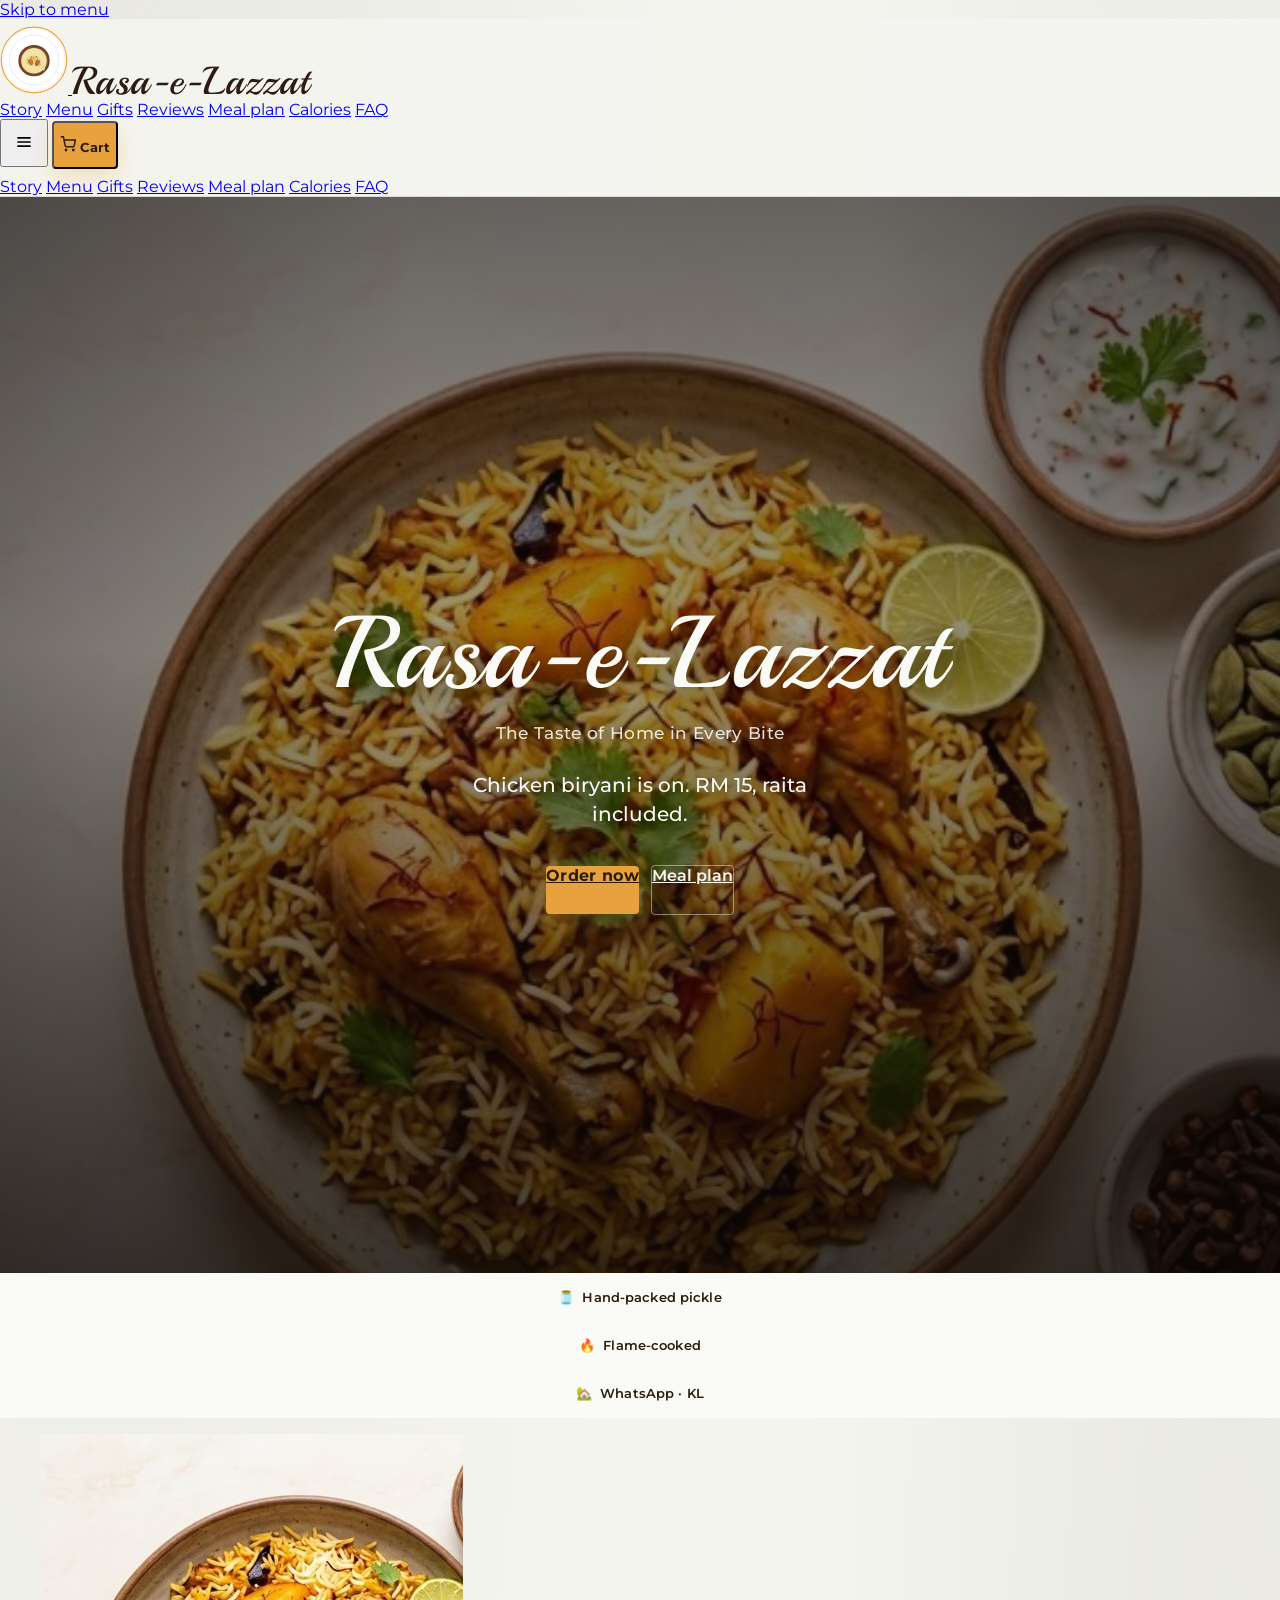
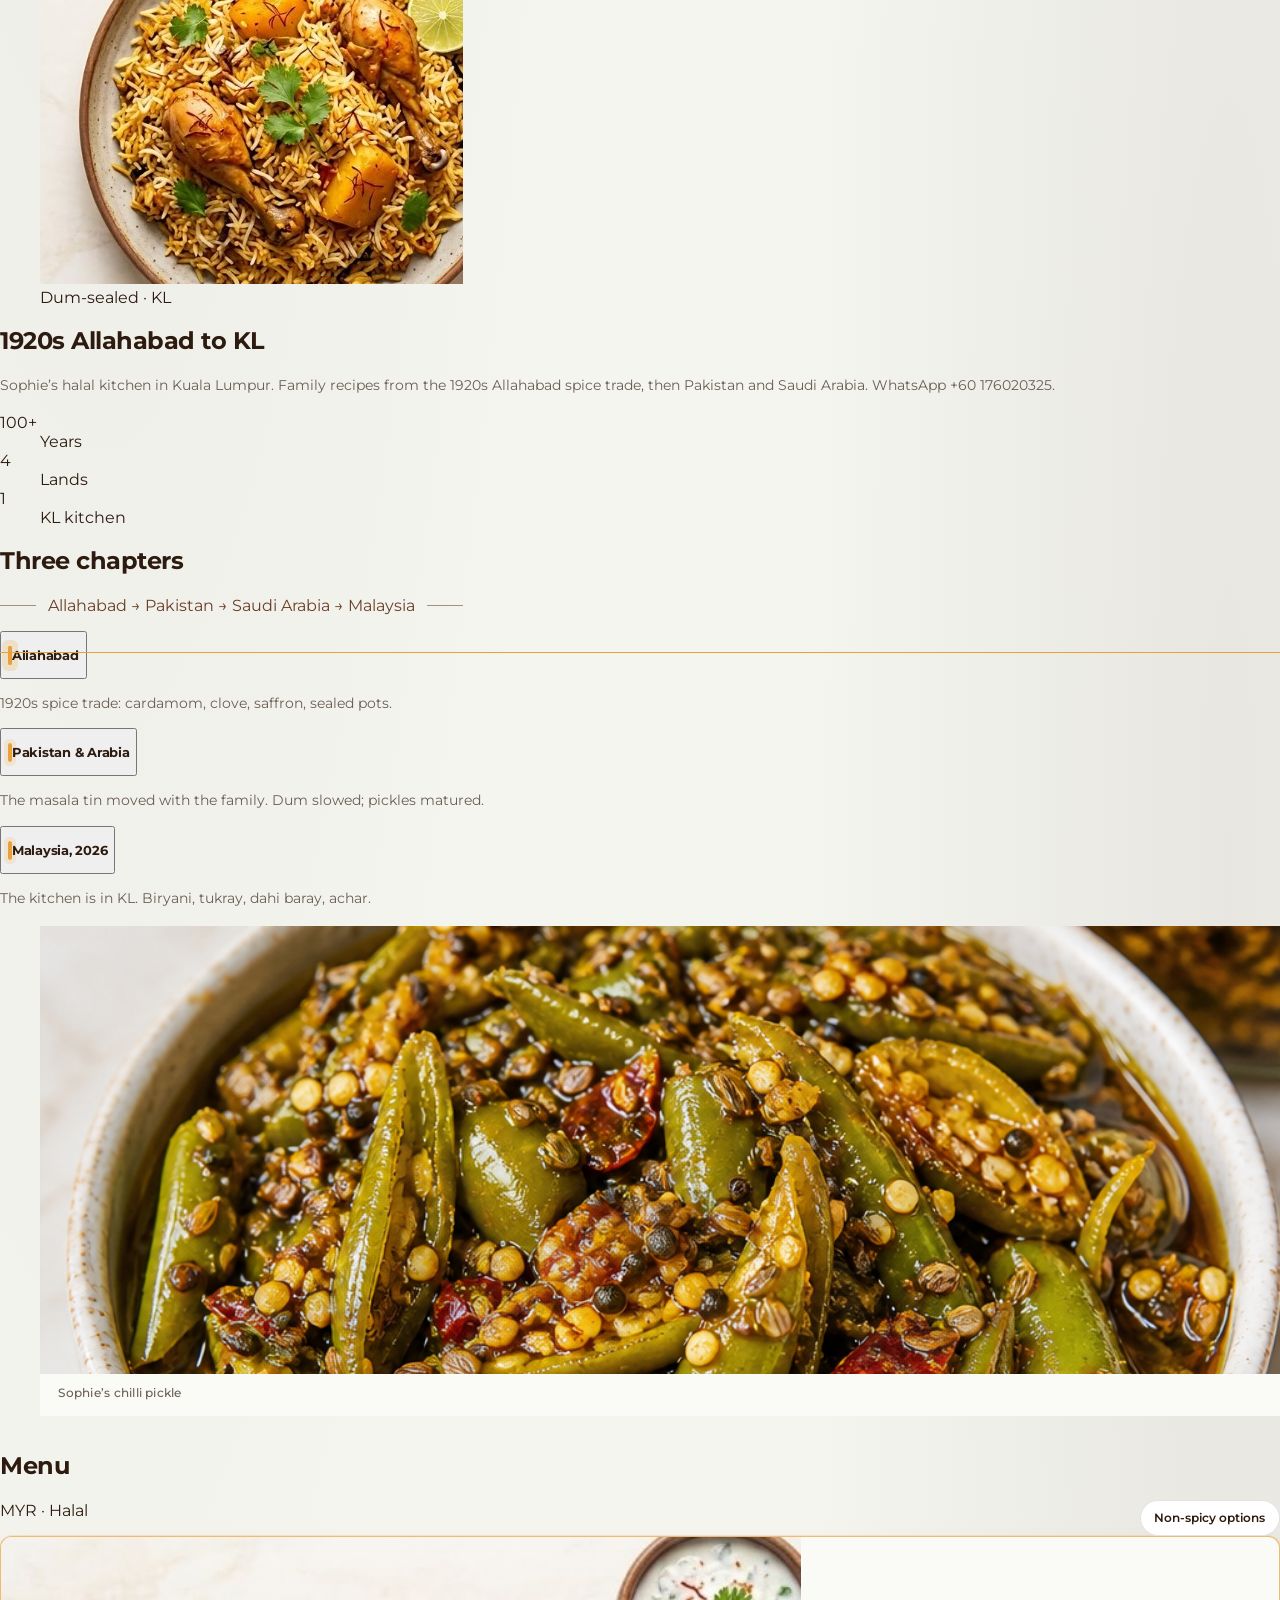
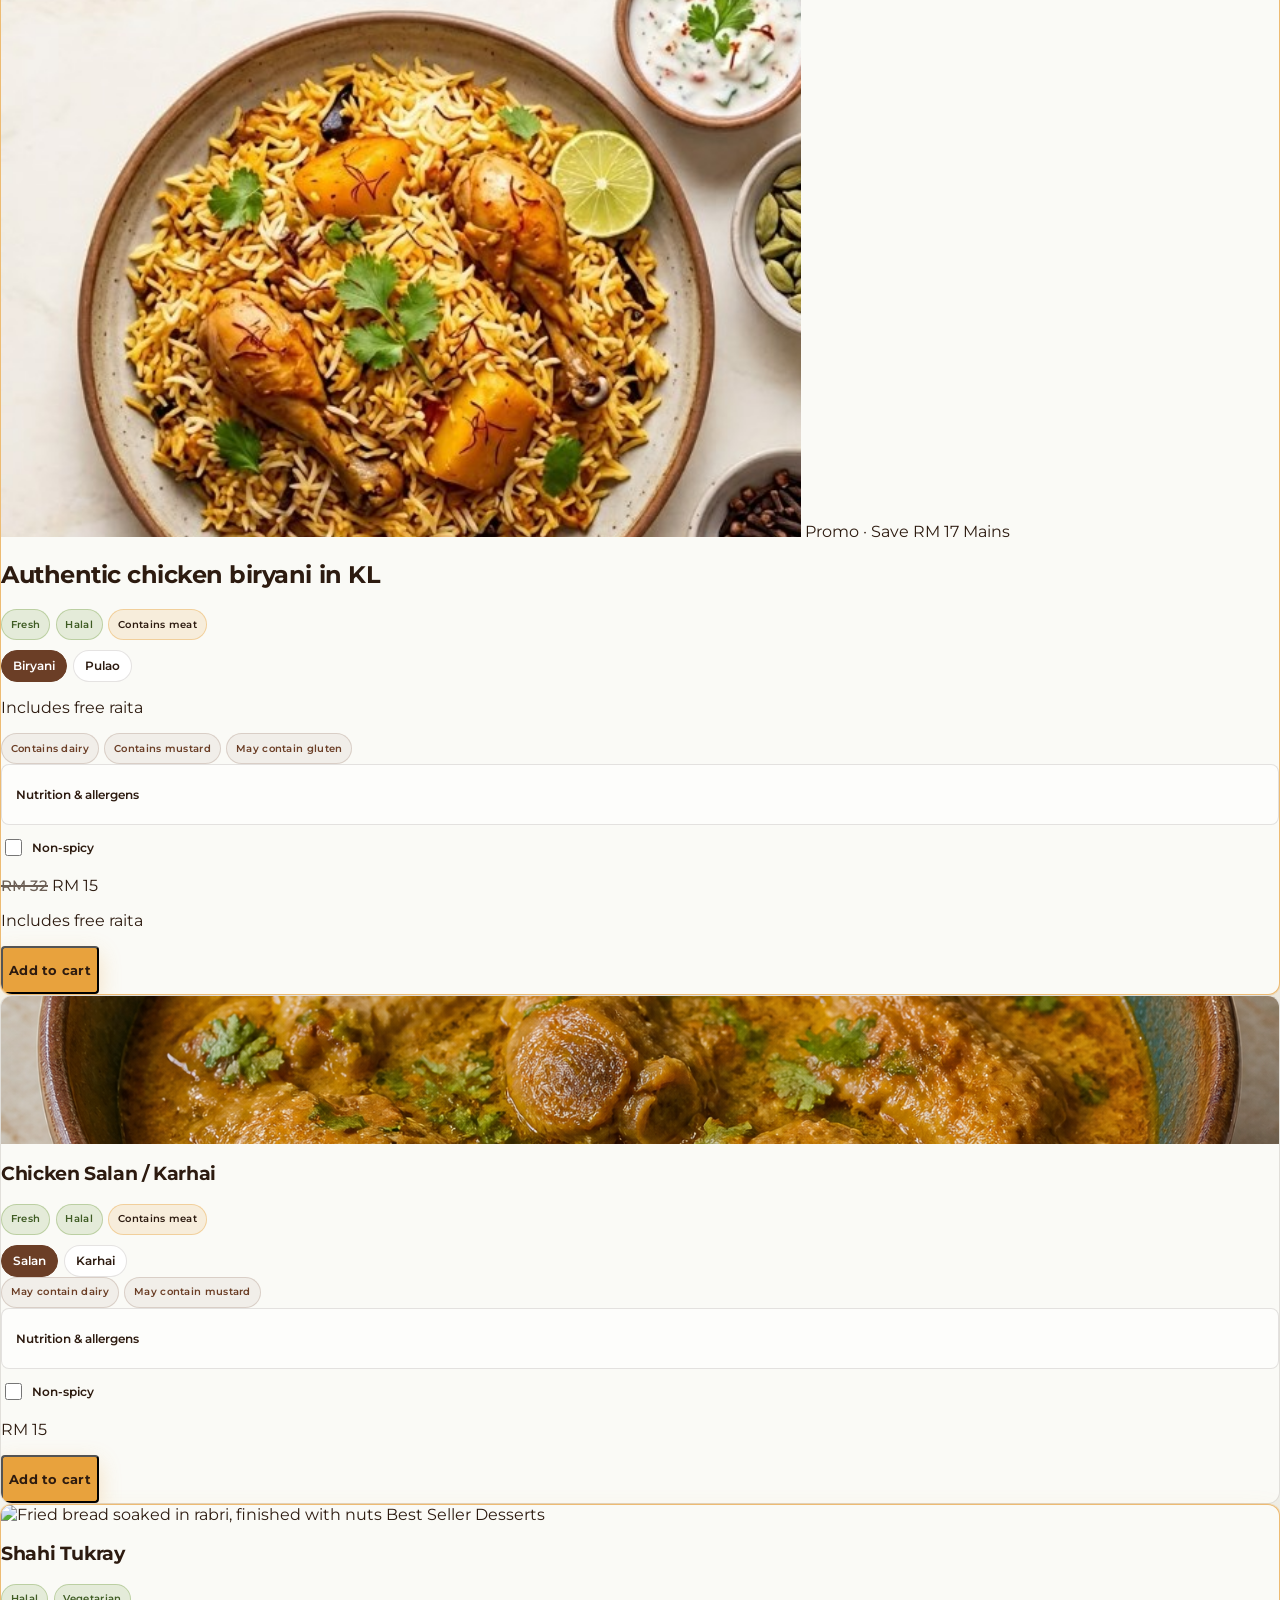
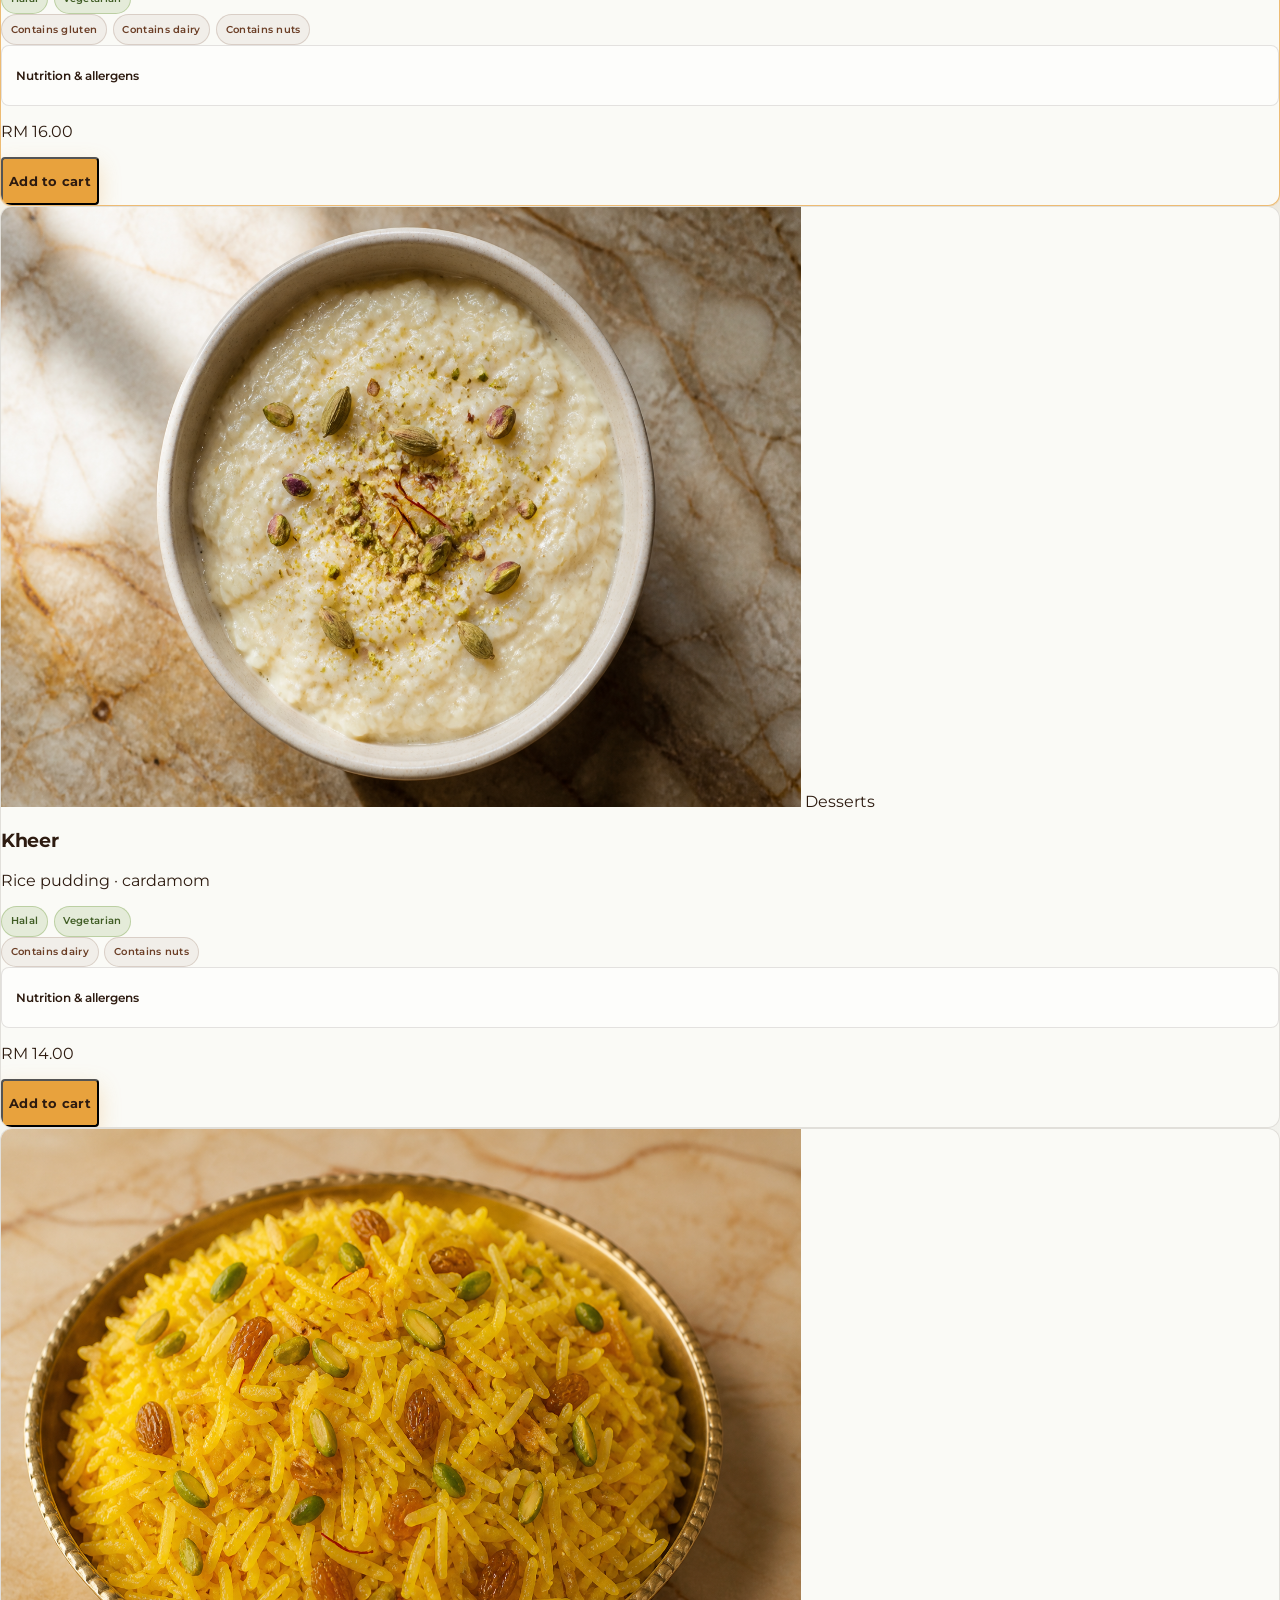
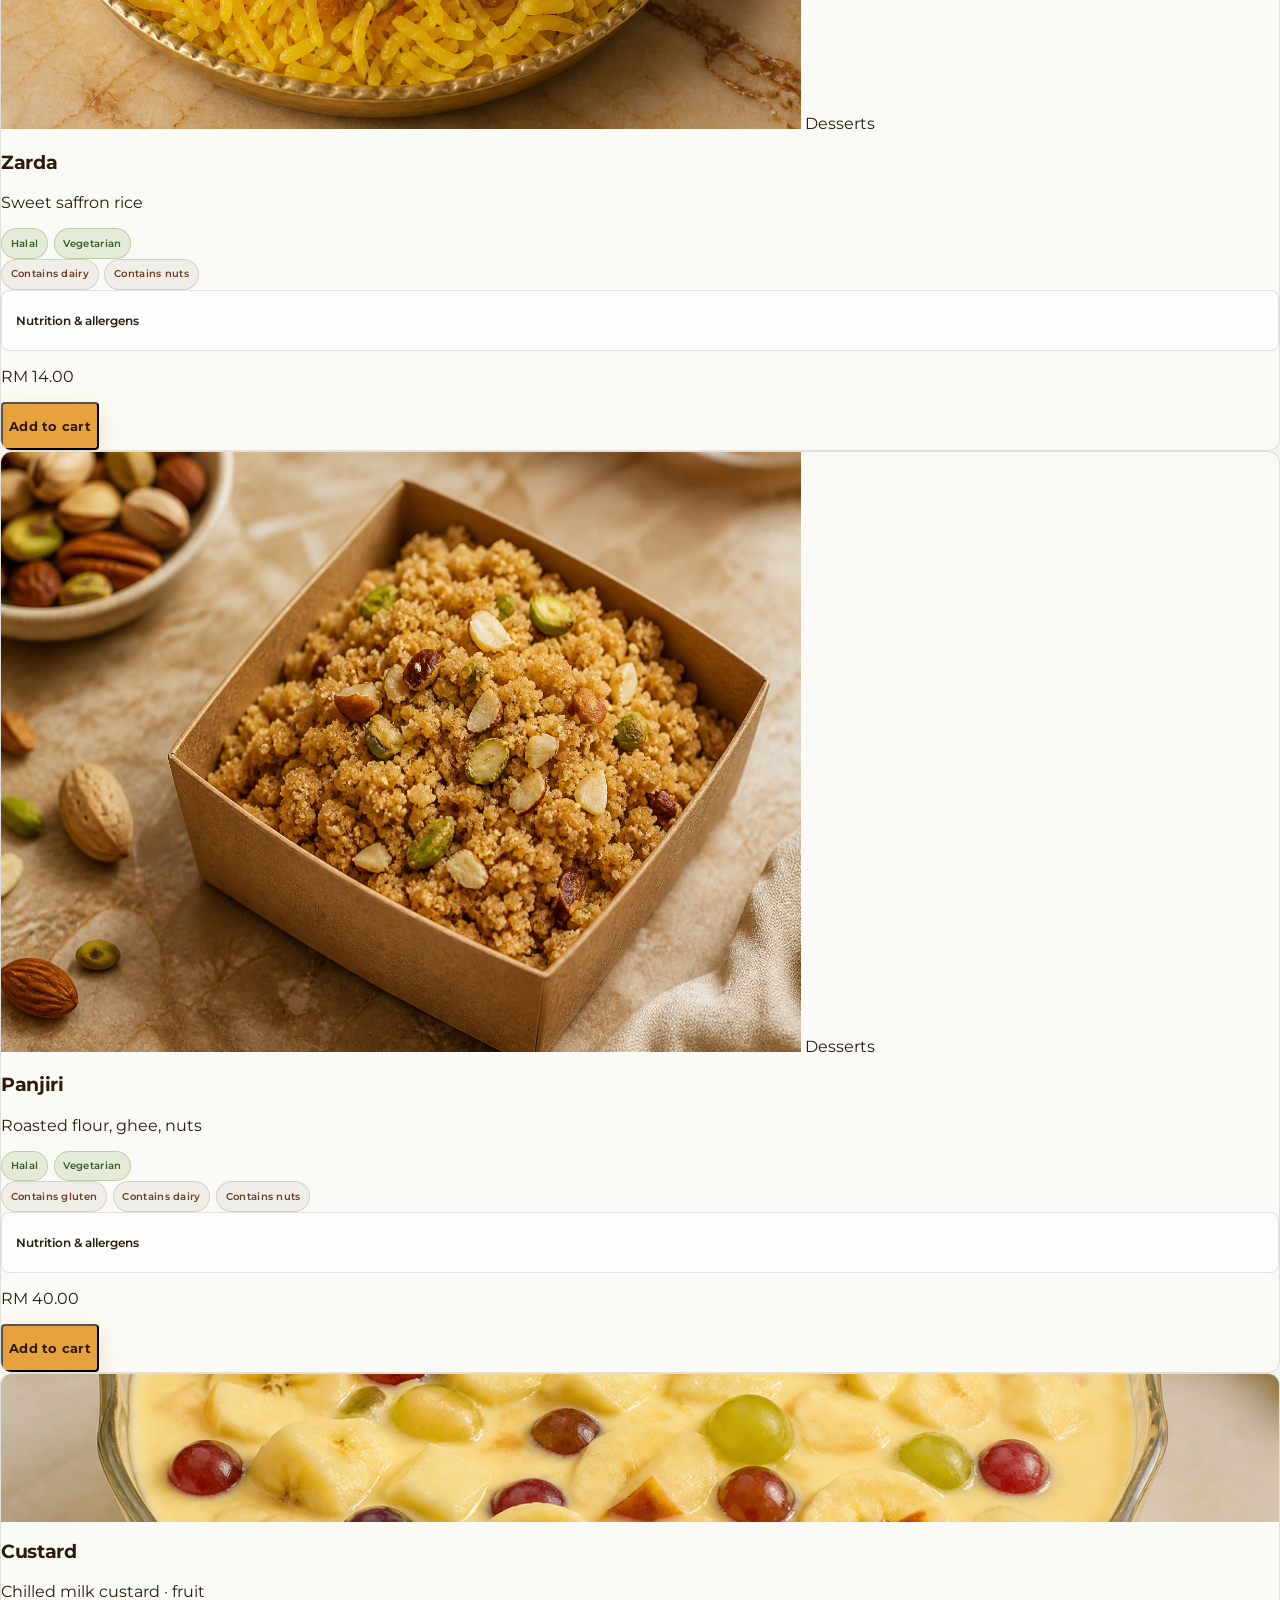
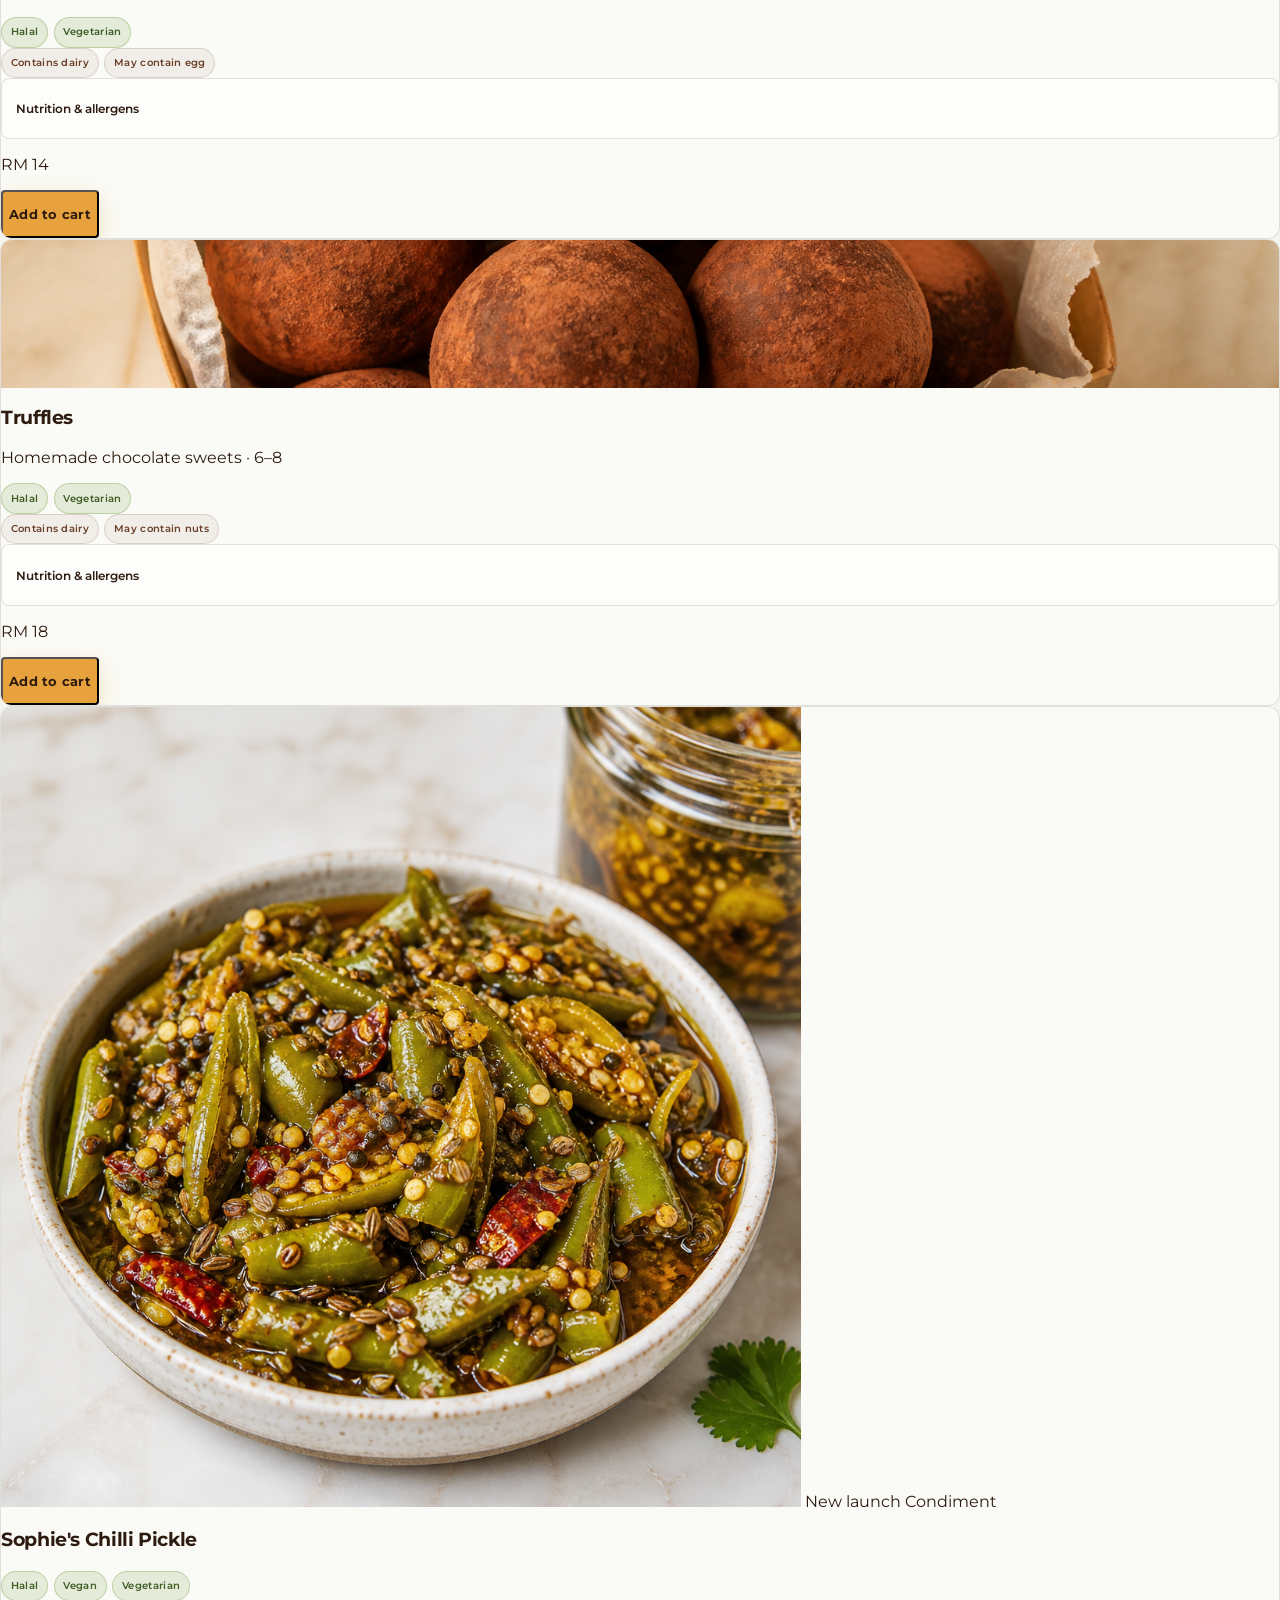
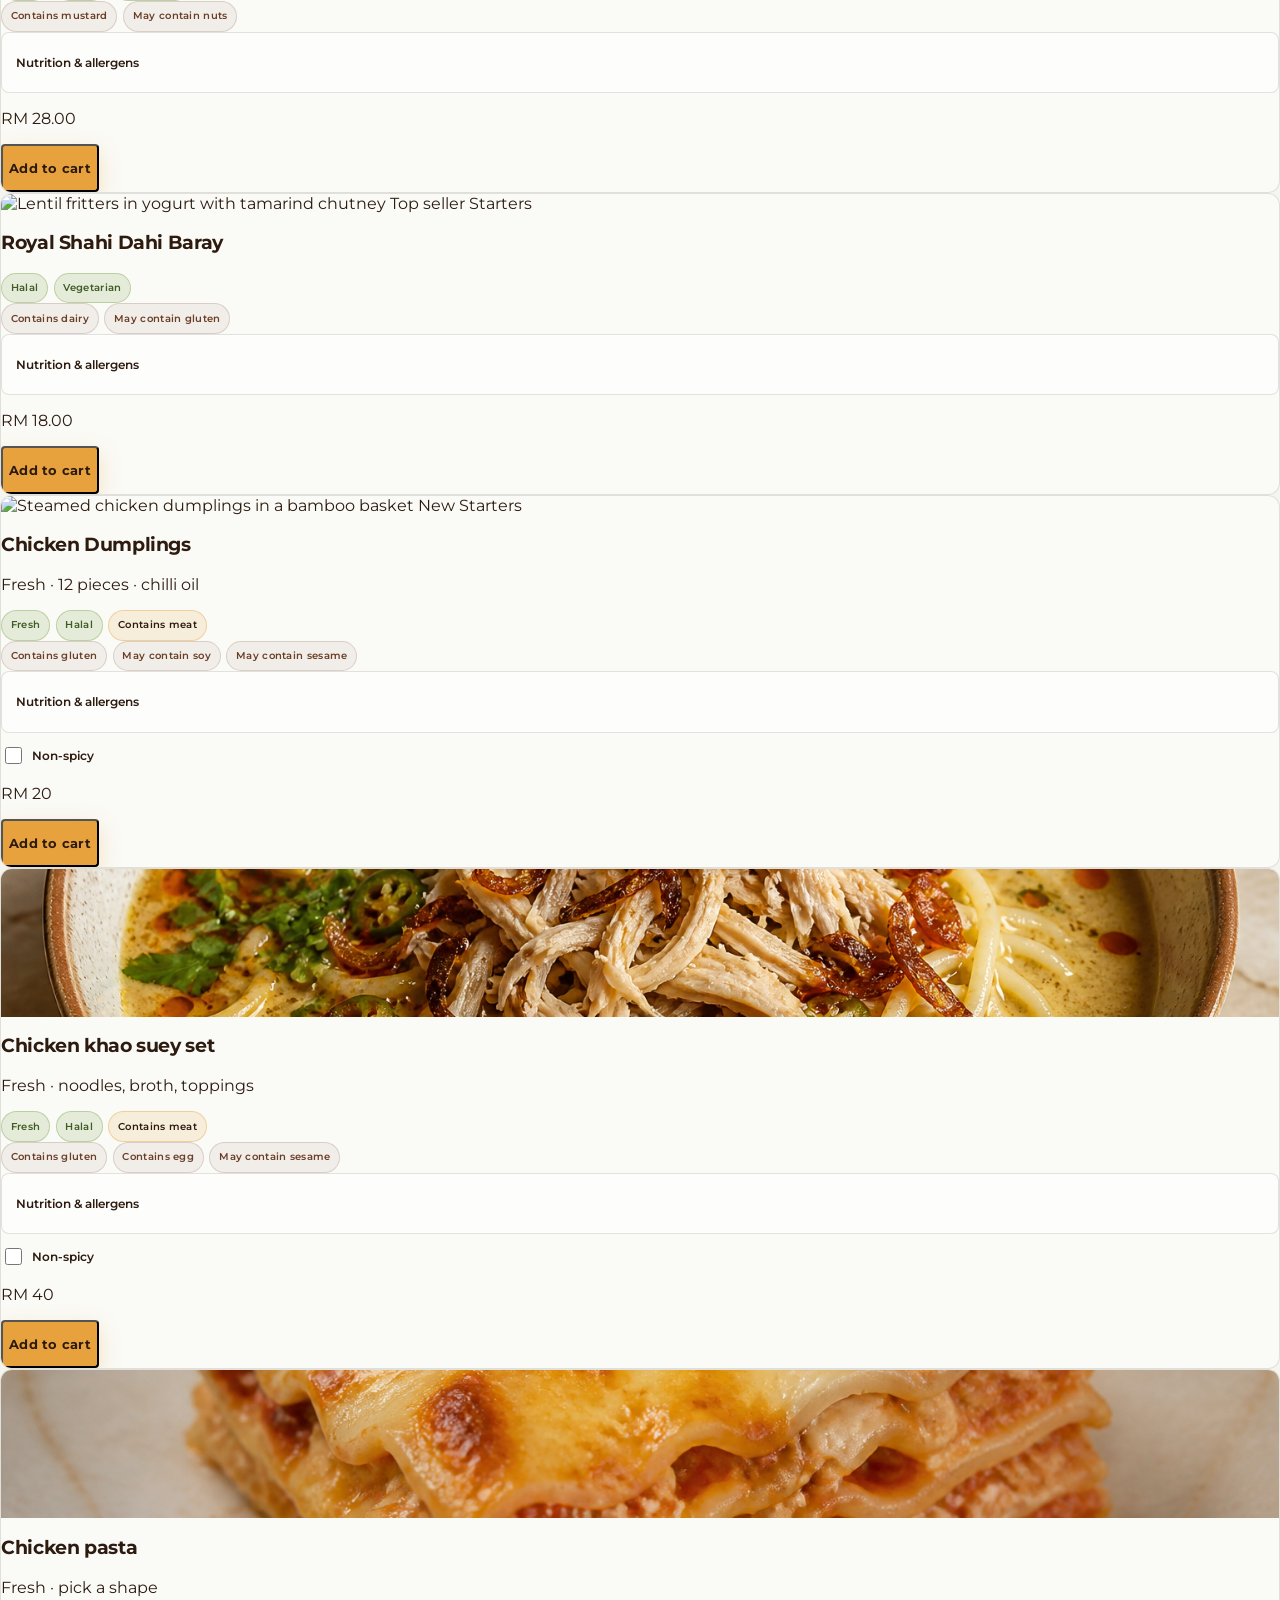
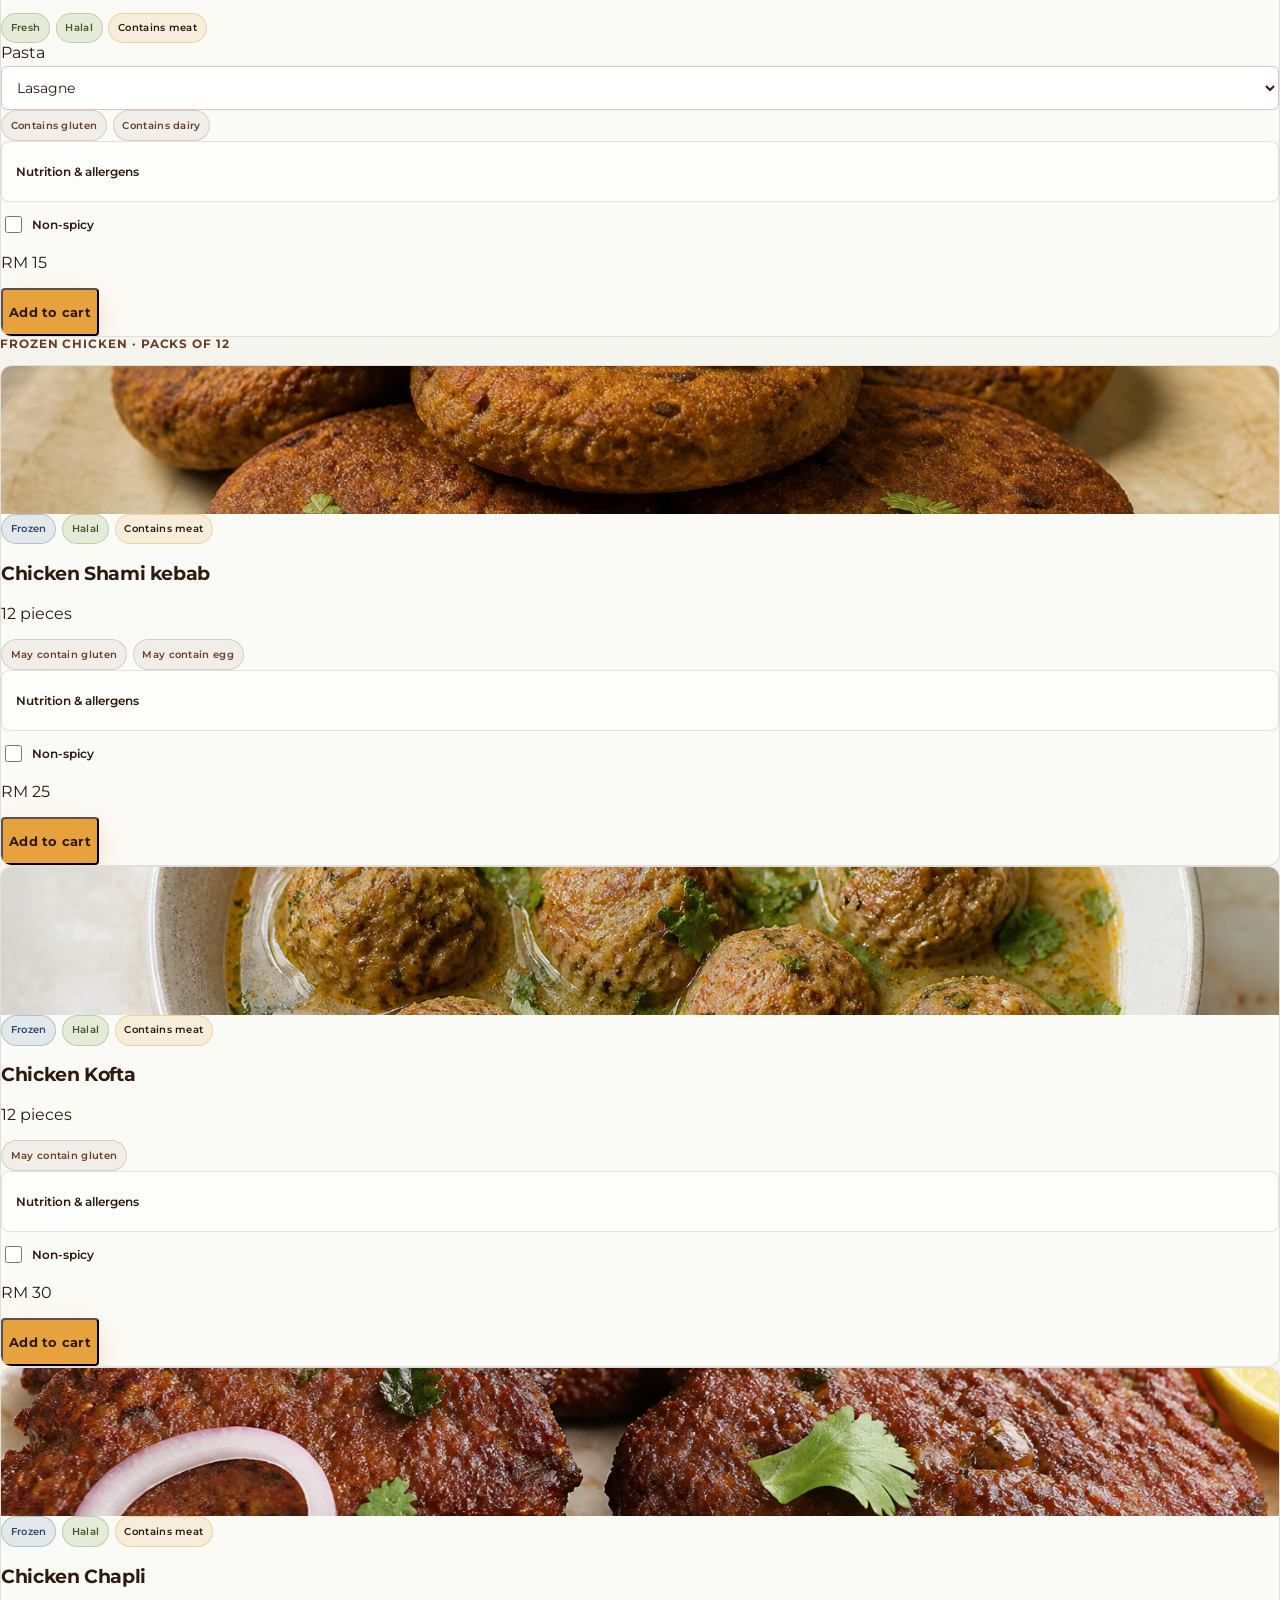
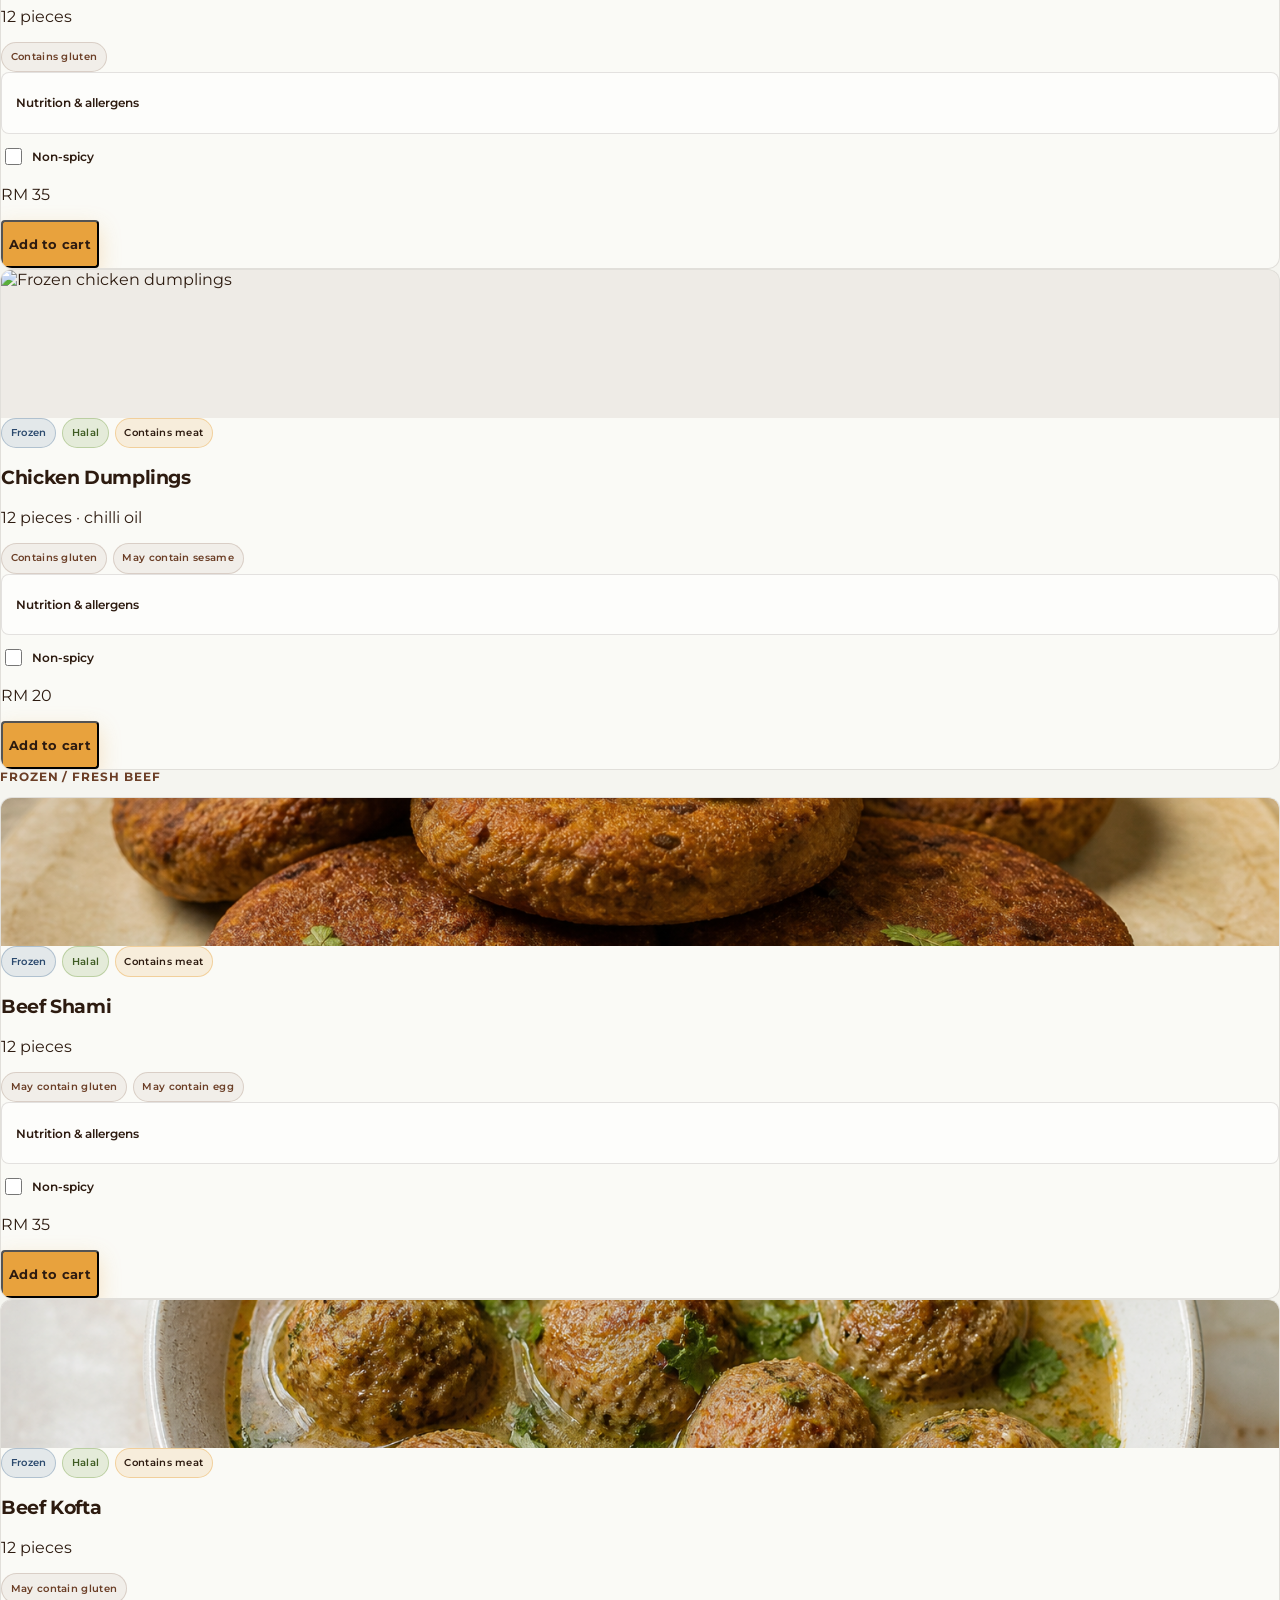
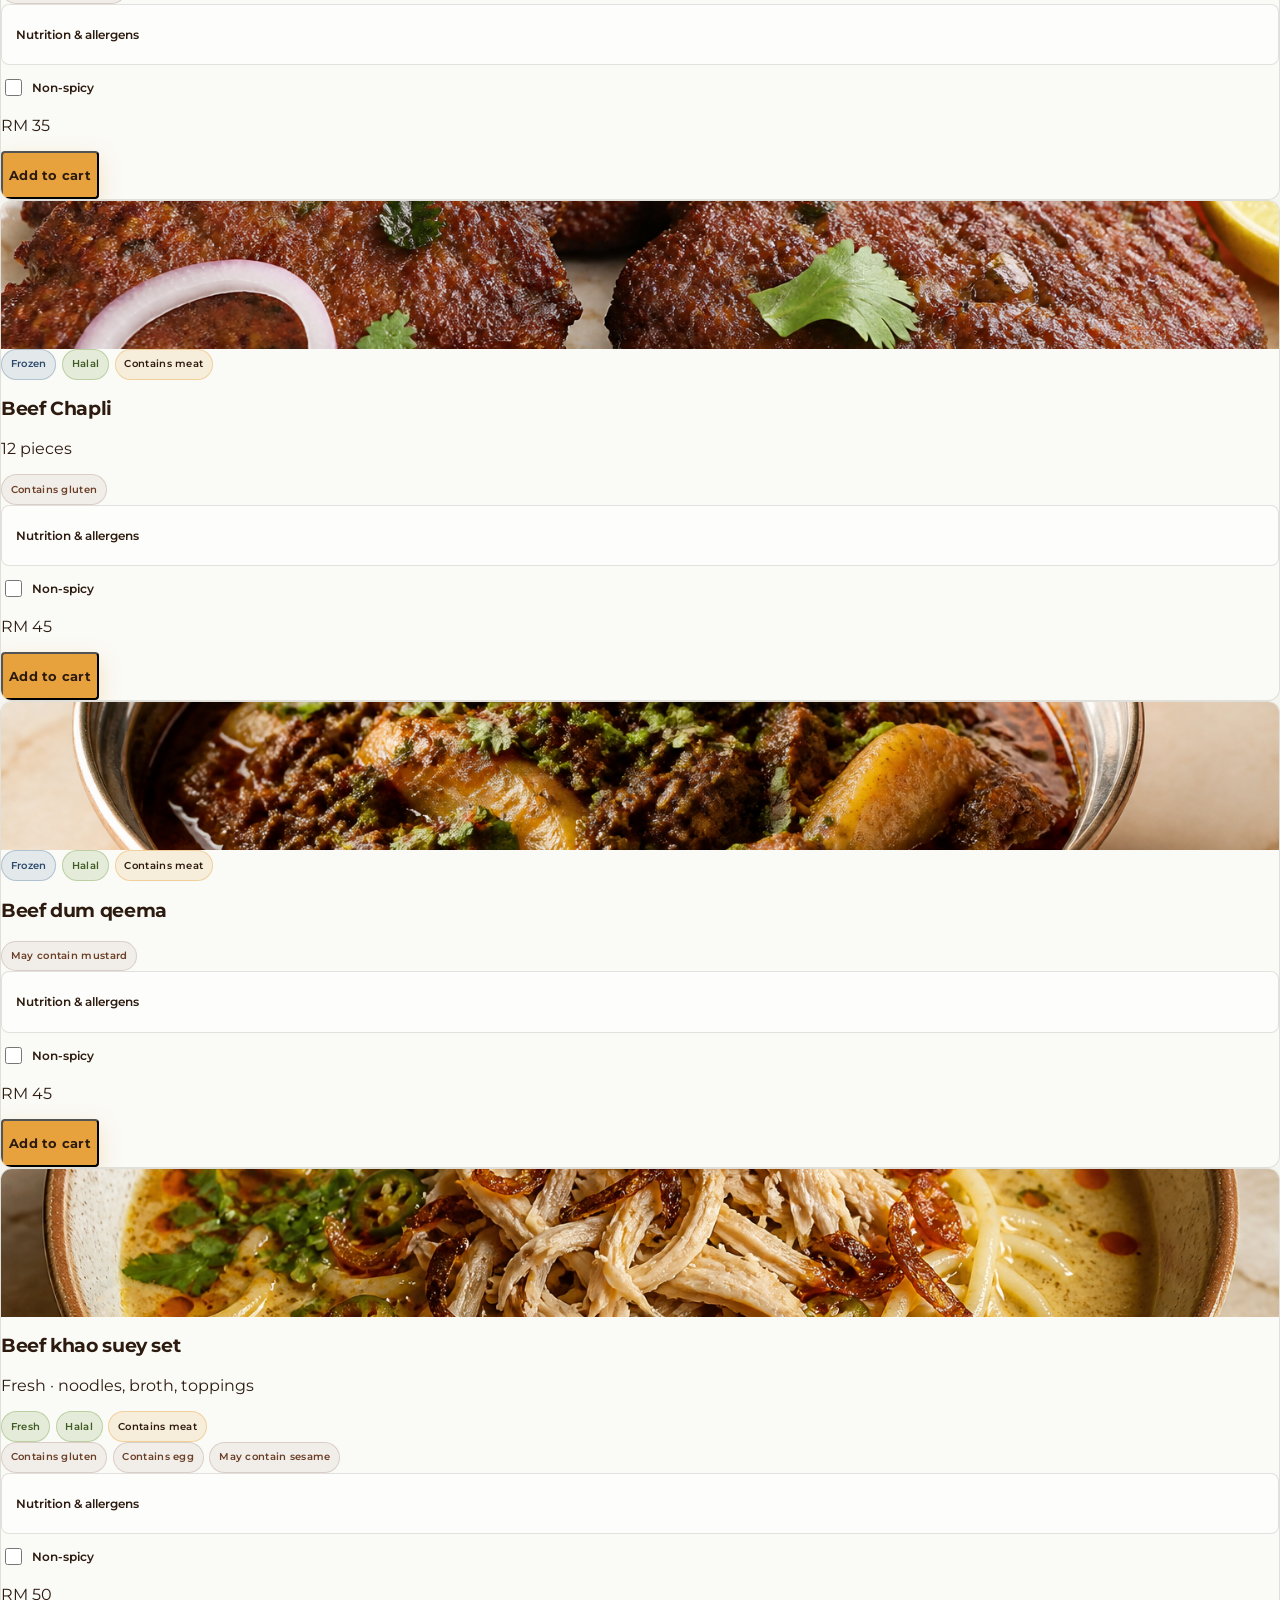
==== commit 1d885329: "Place a compact calorie calculator beside the weekly meal picker. Co-authored-by: Cursor <cursoragen" ====
--- a/index.html
+++ b/index.html
@@ -2530,7 +2530,7 @@
           <h2 id="meal-plan-title" class="section-title text-2xl sm:text-3xl">Weekly meal</h2>
           <p class="body-copy mt-2 text-sm">6 items · RM 100 · no bread.</p>
 
-          <div class="plan-grid mt-8">
+          <div class="plan-calc-split">
             <article class="plan-card featured" id="product-plan-weekly" data-plan-card="plan-weekly">
               <h3 class="section-title text-lg">Weekly meal</h3>
               <p class="mt-1 text-xs text-muted">6 items · RM 100 · no bread</p>
@@ -2638,99 +2638,98 @@
                 <button type="button" data-add="plan-weekly" class="btn-gold tap px-4 text-sm">Subscribe</button>
               </div>
             </article>
-          </div>
-        </div>
-      </section>
-
-      <section id="calculator" class="calc-band py-16 sm:py-20" aria-labelledby="calculator-title">
-        <div class="mx-auto max-w-6xl px-4 sm:px-6 lg:px-8">
-          <h2 id="calculator-title" class="section-title text-2xl sm:text-3xl">Your targets</h2>
-          <p class="body-copy mt-2 text-sm">One RM 100 box is 6 servings — not 21 meals. Tap a dish photo for dials.</p>
-
-          <form class="calc-card calc-form" id="calc-form" data-calc-form>
-            <div class="calc-row">
-              <div class="calc-field">
-                Height
-                <div class="calc-seg" role="group" aria-label="Height unit">
-                  <button type="button" class="calc-seg-btn is-on tap" data-height-unit="cm" aria-pressed="true">cm</button>
-                  <button type="button" class="calc-seg-btn tap" data-height-unit="ft" aria-pressed="false">ft/in</button>
-                </div>
-                <div data-height-cm>
-                  <input class="calc-input" name="cm" type="number" inputmode="decimal" min="120" max="220" step="0.1" placeholder="165" aria-label="Height in centimetres">
-                </div>
-                <div class="calc-ft" data-height-ft hidden>
-                  <input class="calc-input" name="ft" type="number" inputmode="numeric" min="4" max="7" placeholder="5" aria-label="Feet">
-                  <input class="calc-input" name="inch" type="number" inputmode="decimal" min="0" max="11" step="0.5" placeholder="5" aria-label="Inches">
-                </div>
-              </div>
-              <div class="calc-field">
-                Weight
-                <input class="calc-input" name="kg" type="number" inputmode="decimal" min="35" max="200" step="0.1" placeholder="kg" aria-label="Weight in kilograms">
-              </div>
-            </div>
-            <div class="calc-row">
-              <div class="calc-field">
-                Age <span class="font-medium normal-case tracking-normal text-muted">optional</span>
-                <input class="calc-input" name="age" type="number" inputmode="numeric" min="15" max="80" placeholder="30" aria-label="Age in years">
-              </div>
-              <div class="calc-field">
-                Sex <span class="font-medium normal-case tracking-normal text-muted">optional</span>
-                <div class="calc-seg" role="group" aria-label="Sex">
-                  <button type="button" class="calc-seg-btn tap" data-sex="female" aria-pressed="false">F</button>
-                  <button type="button" class="calc-seg-btn tap" data-sex="male" aria-pressed="false">M</button>
-                </div>
-              </div>
-            </div>
-            <div class="calc-field calc-field-wide">
-              Activity
-              <div class="calc-seg" role="group" aria-label="Activity">
-                <button type="button" class="calc-seg-btn tap" data-activity="sedentary" aria-pressed="false">Sedentary</button>
-                <button type="button" class="calc-seg-btn is-on tap" data-activity="light" aria-pressed="true">Light</button>
-                <button type="button" class="calc-seg-btn tap" data-activity="moderate" aria-pressed="false">Moderate</button>
-              </div>
-            </div>
-            <div class="calc-field calc-field-wide">
-              Goal
-              <div class="calc-seg" role="group" aria-label="Goal">
-                <button type="button" class="calc-seg-btn tap" data-goal="lose" aria-pressed="false">Lose</button>
-                <button type="button" class="calc-seg-btn is-on tap" data-goal="maintain" aria-pressed="true">Maintain</button>
-                <button type="button" class="calc-seg-btn tap" data-goal="gain" aria-pressed="false">Gain</button>
-              </div>
-            </div>
-          </form>
-
-          <div class="calc-card" data-calc-out>
-            <dl class="calc-nums">
-              <div class="calc-num">
-                <dt>Daily</dt>
-                <dd><span data-calc-daily>2,000</span> <span class="text-sm font-semibold text-muted">kcal</span></dd>
-              </div>
-              <div class="calc-num">
-                <dt>Weekly</dt>
-                <dd><span data-calc-weekly>14,000</span> <span class="text-sm font-semibold text-muted">kcal</span></dd>
-              </div>
-            </dl>
-            <p class="calc-copy mt-3"><strong data-calc-box-kcal>2,340</strong> kcal from this box (6 servings)</p>
-            <p class="calc-copy-muted calc-copy" data-calc-box-macros>123 g protein · 214 g carbs · 102 g fat · 25 g fibre</p>
-            <div class="calc-bar" aria-hidden="true"><span data-calc-bar style="width:17%"></span></div>
-            <p class="calc-fill">Weekly kcal <strong data-calc-fill-kcal>17%</strong> · protein <strong data-calc-fill-pro>15%</strong></p>
-            <p class="calc-copy-muted calc-copy" data-calc-scale></p>
-            <p class="calc-copy" data-calc-gap></p>
-            <p class="calc-copy" data-calc-vs></p>
-            <p class="calc-copy-muted calc-copy" data-calc-tip></p>
-            <p class="calc-copy-muted calc-copy text-xs" data-calc-note>Approximate; not medical advice.</p>
-
-            <p class="calc-copy mt-4 text-xs font-bold uppercase tracking-wide text-earth">This box ÷ 7 days vs daily goal</p>
-            <div class="calc-dials" data-calc-macros></div>
-            <div class="calc-detail" data-calc-detail hidden></div>
-            <details class="calc-more">
-              <summary class="tap">
-                <span>More nutrients</span>
-                <span class="faq-chevron text-saffron-deep" aria-hidden="true">▾</span>
-              </summary>
-              <div class="calc-dials calc-dials-micro" data-calc-micros></div>
-            </details>
-            <p class="calc-copy-muted calc-copy text-xs">Estimates, not lab tests. Not affiliated with MyFitnessPal.</p>
+
+            <aside id="calculator" class="calc-compact" aria-labelledby="calculator-title">
+              <div class="calc-card">
+                <h3 id="calculator-title" class="section-title text-lg">Your targets</h3>
+                <form class="calc-form" id="calc-form" data-calc-form>
+                  <div class="calc-row">
+                    <div class="calc-field">
+                      <span class="calc-label-row">
+                        Height
+                        <span class="calc-seg calc-seg-mini" role="group" aria-label="Height unit">
+                          <button type="button" class="calc-seg-btn is-on tap" data-height-unit="cm" aria-pressed="true">cm</button>
+                          <button type="button" class="calc-seg-btn tap" data-height-unit="ft" aria-pressed="false">ft</button>
+                        </span>
+                      </span>
+                      <div data-height-cm>
+                        <input class="calc-input" name="cm" type="number" inputmode="decimal" min="120" max="220" step="0.1" placeholder="165" aria-label="Height in centimetres">
+                      </div>
+                      <div class="calc-ft" data-height-ft hidden>
+                        <input class="calc-input" name="ft" type="number" inputmode="numeric" min="4" max="7" placeholder="5" aria-label="Feet">
+                        <input class="calc-input" name="inch" type="number" inputmode="decimal" min="0" max="11" step="0.5" placeholder="5" aria-label="Inches">
+                      </div>
+                    </div>
+                    <div class="calc-field">
+                      Weight
+                      <input class="calc-input" name="kg" type="number" inputmode="decimal" min="35" max="200" step="0.1" placeholder="kg" aria-label="Weight in kilograms">
+                    </div>
+                  </div>
+                  <div class="calc-row">
+                    <div class="calc-field">
+                      Age
+                      <input class="calc-input" name="age" type="number" inputmode="numeric" min="15" max="80" placeholder="30" aria-label="Age in years, optional">
+                    </div>
+                    <div class="calc-field">
+                      Sex
+                      <div class="calc-seg" role="group" aria-label="Sex, optional">
+                        <button type="button" class="calc-seg-btn tap" data-sex="female" aria-pressed="false">F</button>
+                        <button type="button" class="calc-seg-btn tap" data-sex="male" aria-pressed="false">M</button>
+                      </div>
+                    </div>
+                  </div>
+                  <div class="calc-field calc-field-wide">
+                    Activity
+                    <div class="calc-seg" role="group" aria-label="Activity">
+                      <button type="button" class="calc-seg-btn tap" data-activity="sedentary" aria-pressed="false" aria-label="Sedentary">Sit</button>
+                      <button type="button" class="calc-seg-btn is-on tap" data-activity="light" aria-pressed="true">Light</button>
+                      <button type="button" class="calc-seg-btn tap" data-activity="moderate" aria-pressed="false" aria-label="Moderate">Move</button>
+                    </div>
+                  </div>
+                  <div class="calc-field calc-field-wide">
+                    Goal
+                    <div class="calc-seg" role="group" aria-label="Goal">
+                      <button type="button" class="calc-seg-btn tap" data-goal="lose" aria-pressed="false">Lose</button>
+                      <button type="button" class="calc-seg-btn is-on tap" data-goal="maintain" aria-pressed="true" aria-label="Maintain">Keep</button>
+                      <button type="button" class="calc-seg-btn tap" data-goal="gain" aria-pressed="false">Gain</button>
+                    </div>
+                  </div>
+                </form>
+
+                <div class="calc-out" data-calc-out>
+                  <dl class="calc-nums">
+                    <div class="calc-num">
+                      <dt>Daily</dt>
+                      <dd><span data-calc-daily>2,000</span> <span class="calc-unit">kcal</span></dd>
+                    </div>
+                    <div class="calc-num">
+                      <dt>Box</dt>
+                      <dd><span data-calc-box-kcal>2,340</span> <span class="calc-unit">kcal</span></dd>
+                    </div>
+                  </dl>
+                  <p class="calc-copy-muted calc-copy" data-calc-box-macros>123 g P · 214 g C · 102 g F · 25 g Fi</p>
+                  <div class="calc-bar" aria-hidden="true"><span data-calc-bar style="width:17%"></span></div>
+                  <p class="calc-fill"><strong data-calc-fill-kcal>17%</strong> of week · protein <strong data-calc-fill-pro>15%</strong></p>
+                  <div class="calc-dials" data-calc-macros></div>
+                  <div class="calc-detail" data-calc-detail hidden></div>
+                  <details class="calc-more">
+                    <summary class="tap">
+                      <span>More</span>
+                      <span class="faq-chevron text-saffron-deep" aria-hidden="true">▾</span>
+                    </summary>
+                    <div class="calc-dials calc-dials-micro" data-calc-micros></div>
+                  </details>
+                  <div class="calc-stash" hidden>
+                    <span data-calc-weekly>14,000</span>
+                    <p data-calc-scale></p>
+                    <p data-calc-gap></p>
+                    <p data-calc-vs></p>
+                    <p data-calc-tip></p>
+                    <p data-calc-note></p>
+                  </div>
+                </div>
+              </div>
+            </aside>
           </div>
         </div>
       </section>
@@ -2875,7 +2874,7 @@
                   Calories and allergens?
                   <span class="faq-chevron text-saffron-deep transition-transform">▾</span>
                 </summary>
-                <p class="body-copy pb-3 text-sm">On each menu card, under Nutrition &amp; allergens. Tap a dish photo for dials versus your daily goal. Weekly meal: change slots, then see <a class="font-medium text-earth hover:underline" href="#calculator">Your targets</a>. Approximate. Shared kitchen: dairy, gluten, nuts, sesame, mustard.</p>
+                <p class="body-copy pb-3 text-sm">On each menu card, under Nutrition &amp; allergens. Tap a dish photo for dials versus your daily goal. Weekly meal: change slots — the box vs daily goal updates beside them. Approximate. Shared kitchen: dairy, gluten, nuts, sesame, mustard.</p>
               </details>
               <details class="faq-item group px-0 py-1">
                 <summary class="tap flex cursor-pointer list-none items-center justify-between gap-4 font-medium text-cocoa">
--- a/css/styles.css
+++ b/css/styles.css
@@ -1329,9 +1329,30 @@
   gap: 1.25rem;
 }
 
+.plan-calc-split {
+  display: grid;
+  gap: 1rem;
+  margin-top: 1.75rem;
+  align-items: start;
+}
+
+.plan-calc-split > * {
+  min-width: 0;
+}
+
 @media (min-width: 900px) {
   .plan-grid {
     grid-template-columns: minmax(0, 36rem);
+  }
+
+  .plan-calc-split {
+    grid-template-columns: minmax(0, 1.1fr) minmax(0, 0.9fr);
+    gap: 1.15rem;
+  }
+
+  .calc-compact {
+    position: sticky;
+    top: 5rem;
   }
 }
 
@@ -1515,37 +1536,64 @@
 
 /* ——— Calorie calculator + nutrient dials ——— */
 
-.calc-band {
-  background:
-    radial-gradient(ellipse 55% 40% at 8% 0%, rgba(119, 160, 71, 0.1), transparent 55%),
-    var(--cream);
-  border-top: 1px solid var(--line);
+.calc-compact {
+  min-width: 0;
 }
 
 .calc-card {
-  margin-top: 1.25rem;
+  margin-top: 0;
   background: #fff;
   border: 1px solid var(--line);
   border-radius: 14px;
-  padding: 1.1rem 1.1rem 1.2rem;
+  padding: 0.85rem 0.9rem 1rem;
+}
+
+.calc-compact .calc-card {
+  padding: 0.85rem 0.9rem 0.95rem;
+}
+
+.calc-compact .calc-form {
+  margin-top: 0.65rem;
+}
+
+.calc-label-row {
+  display: flex;
+  flex-direction: column;
+  gap: 0.25rem;
+}
+
+.calc-seg-mini {
+  width: 100%;
+}
+
+.calc-unit {
+  font-size: 0.72rem;
+  font-weight: 600;
+  color: var(--muted);
+}
+
+.calc-out {
+  margin-top: 0.7rem;
+  padding-top: 0.7rem;
+  border-top: 1px solid var(--line);
 }
 
 .calc-form {
   display: grid;
-  gap: 0.85rem;
+  gap: 0.55rem;
 }
 
 .calc-row {
   display: grid;
   grid-template-columns: 1fr 1fr;
-  gap: 0.7rem;
+  gap: 0.5rem;
 }
 
 .calc-field {
   display: flex;
   flex-direction: column;
-  gap: 0.3rem;
-  font-size: 0.68rem;
+  gap: 0.22rem;
+  font-size: 0.65rem;
   font-weight: 700;
   letter-spacing: 0.04em;
   text-transform: uppercase;
@@ -1561,8 +1609,8 @@
   display: block;
   width: 100%;
   min-height: 48px;
-  margin-top: 0.15rem;
-  padding: 0 0.7rem;
+  margin-top: 0;
+  padding: 0 0.55rem;
   border: 1px solid rgba(107, 62, 38, 0.28);
   border-radius: 6px;
   background: #fff;
@@ -1585,18 +1633,19 @@
 
 .calc-seg {
   display: flex;
-  gap: 0.35rem;
+  gap: 0.28rem;
 }
 
 .calc-seg-btn {
   flex: 1;
   min-height: 48px;
+  padding: 0 0.3rem;
   border: 1px solid rgba(107, 62, 38, 0.22);
   border-radius: 6px;
   background: #fff;
   color: var(--cocoa);
   font-family: var(--font-sans);
-  font-size: 0.78rem;
+  font-size: 0.75rem;
   font-weight: 600;
   text-transform: none;
   letter-spacing: 0;
@@ -1610,11 +1659,11 @@
 .calc-nums {
   display: grid;
   grid-template-columns: 1fr 1fr;
-  gap: 0.7rem;
+  gap: 0.45rem;
 }
 
 .calc-num dt {
-  font-size: 0.68rem;
+  font-size: 0.62rem;
   font-weight: 700;
   letter-spacing: 0.04em;
   text-transform: uppercase;
@@ -1622,15 +1671,15 @@
 }
 
 .calc-num dd {
-  margin: 0.15rem 0 0;
-  font-size: 1.45rem;
+  margin: 0.1rem 0 0;
+  font-size: 1.2rem;
   font-weight: 700;
   color: var(--cocoa);
 }
 
 .calc-bar {
-  margin-top: 0.85rem;
-  height: 10px;
+  margin-top: 0.5rem;
+  height: 8px;
   border-radius: 999px;
   background: rgba(107, 62, 38, 0.1);
   overflow: hidden;
@@ -1644,15 +1693,15 @@
 }
 
 .calc-fill {
-  margin: 0.45rem 0 0;
-  font-size: 0.78rem;
+  margin: 0.3rem 0 0;
+  font-size: 0.72rem;
   color: var(--muted);
 }
 
 .calc-copy {
-  margin: 0.7rem 0 0;
-  font-size: 0.82rem;
-  line-height: 1.45;
+  margin: 0.35rem 0 0;
+  font-size: 0.75rem;
+  line-height: 1.35;
   color: var(--cocoa);
 }
 
@@ -1671,6 +1720,12 @@
   .calc-dials {
     grid-template-columns: repeat(5, minmax(0, 1fr));
   }
+}
+
+.calc-compact .calc-dials {
+  grid-template-columns: repeat(5, minmax(0, 1fr));
+  gap: 0.28rem;
+  margin-top: 0.5rem;
 }
 
 .calc-dials-micro {
@@ -1791,6 +1846,82 @@
 
 .calc-more summary::-webkit-details-marker {
   display: none;
+}
+
+.calc-compact .calc-dials-micro {
+  grid-template-columns: repeat(4, minmax(0, 1fr));
+}
+
+.calc-compact .calc-dial {
+  gap: 0.12rem;
+  min-width: 0;
+  padding: 0.2rem 0.08rem 0.22rem;
+  border-radius: 8px;
+}
+
+.calc-compact .calc-ring {
+  width: 2.85rem;
+  height: 2.85rem;
+}
+
+.calc-compact .calc-dial-center {
+  top: 0.52rem;
+}
+
+.calc-compact .calc-dial-center strong {
+  font-size: 0.58rem;
+}
+
+.calc-compact .calc-dial-center em {
+  font-size: 0.48rem;
+}
+
+.calc-compact .calc-dial-label {
+  font-size: 0.52rem;
+  text-align: center;
+  line-height: 1.1;
+  max-width: 100%;
+}
+
+.calc-compact .calc-more {
+  margin-top: 0.45rem;
+}
+
+.calc-compact .calc-more summary {
+  padding: 0 0.7rem;
+  font-size: 0.75rem;
+}
+
+.calc-compact .calc-detail {
+  margin-top: 0.45rem;
+  padding: 0.55rem 0.65rem;
+}
+
+.calc-compact .calc-stat {
+  grid-template-columns: repeat(2, minmax(0, 1fr));
+}
+
+@media (min-width: 900px) {
+  .calc-label-row {
+    flex-direction: row;
+    align-items: center;
+    justify-content: space-between;
+  }
+
+  .calc-seg-mini {
+    width: auto;
+    flex: 0 0 auto;
+  }
+
+  .calc-seg-mini .calc-seg-btn {
+    flex: 0 0 auto;
+    min-width: 40px;
+    padding: 0 0.5rem;
+  }
+
+  .calc-compact .calc-input {
+    min-height: 40px;
+  }
 }
 
 .calc-detail {
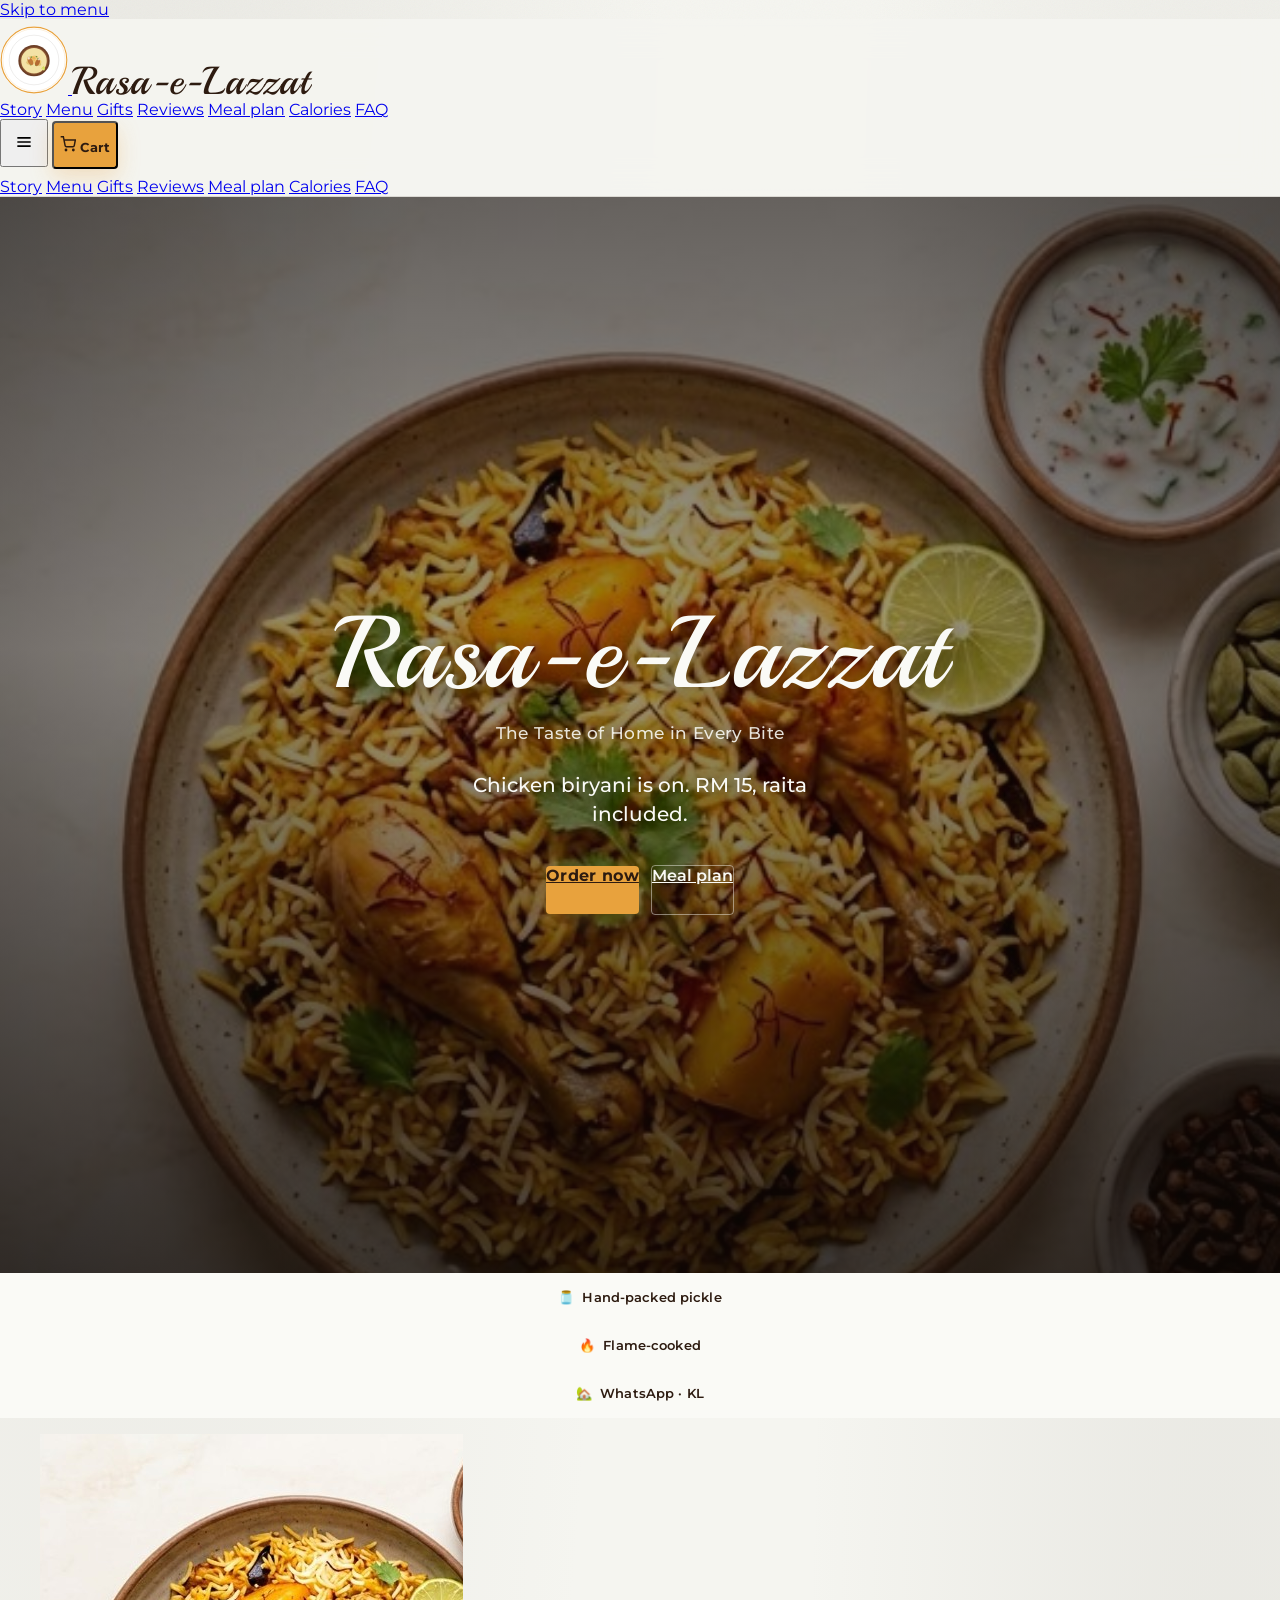
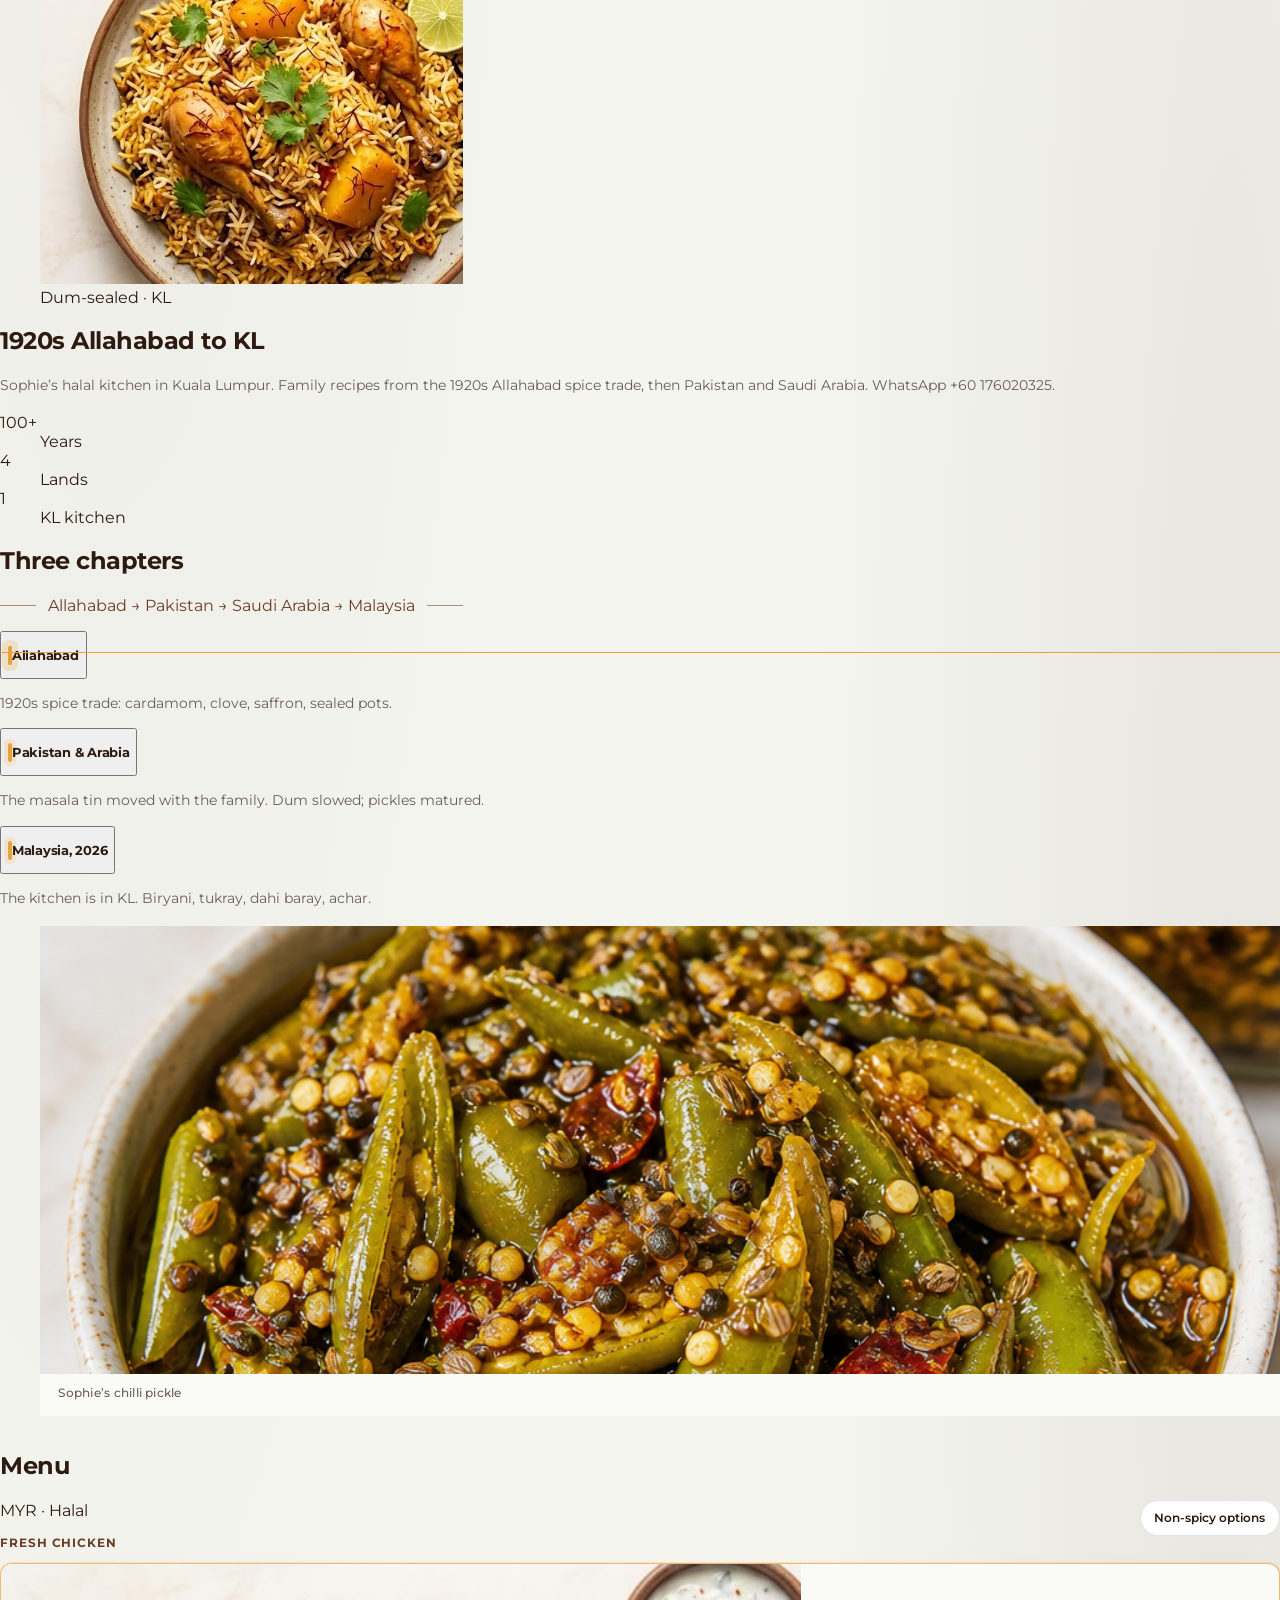
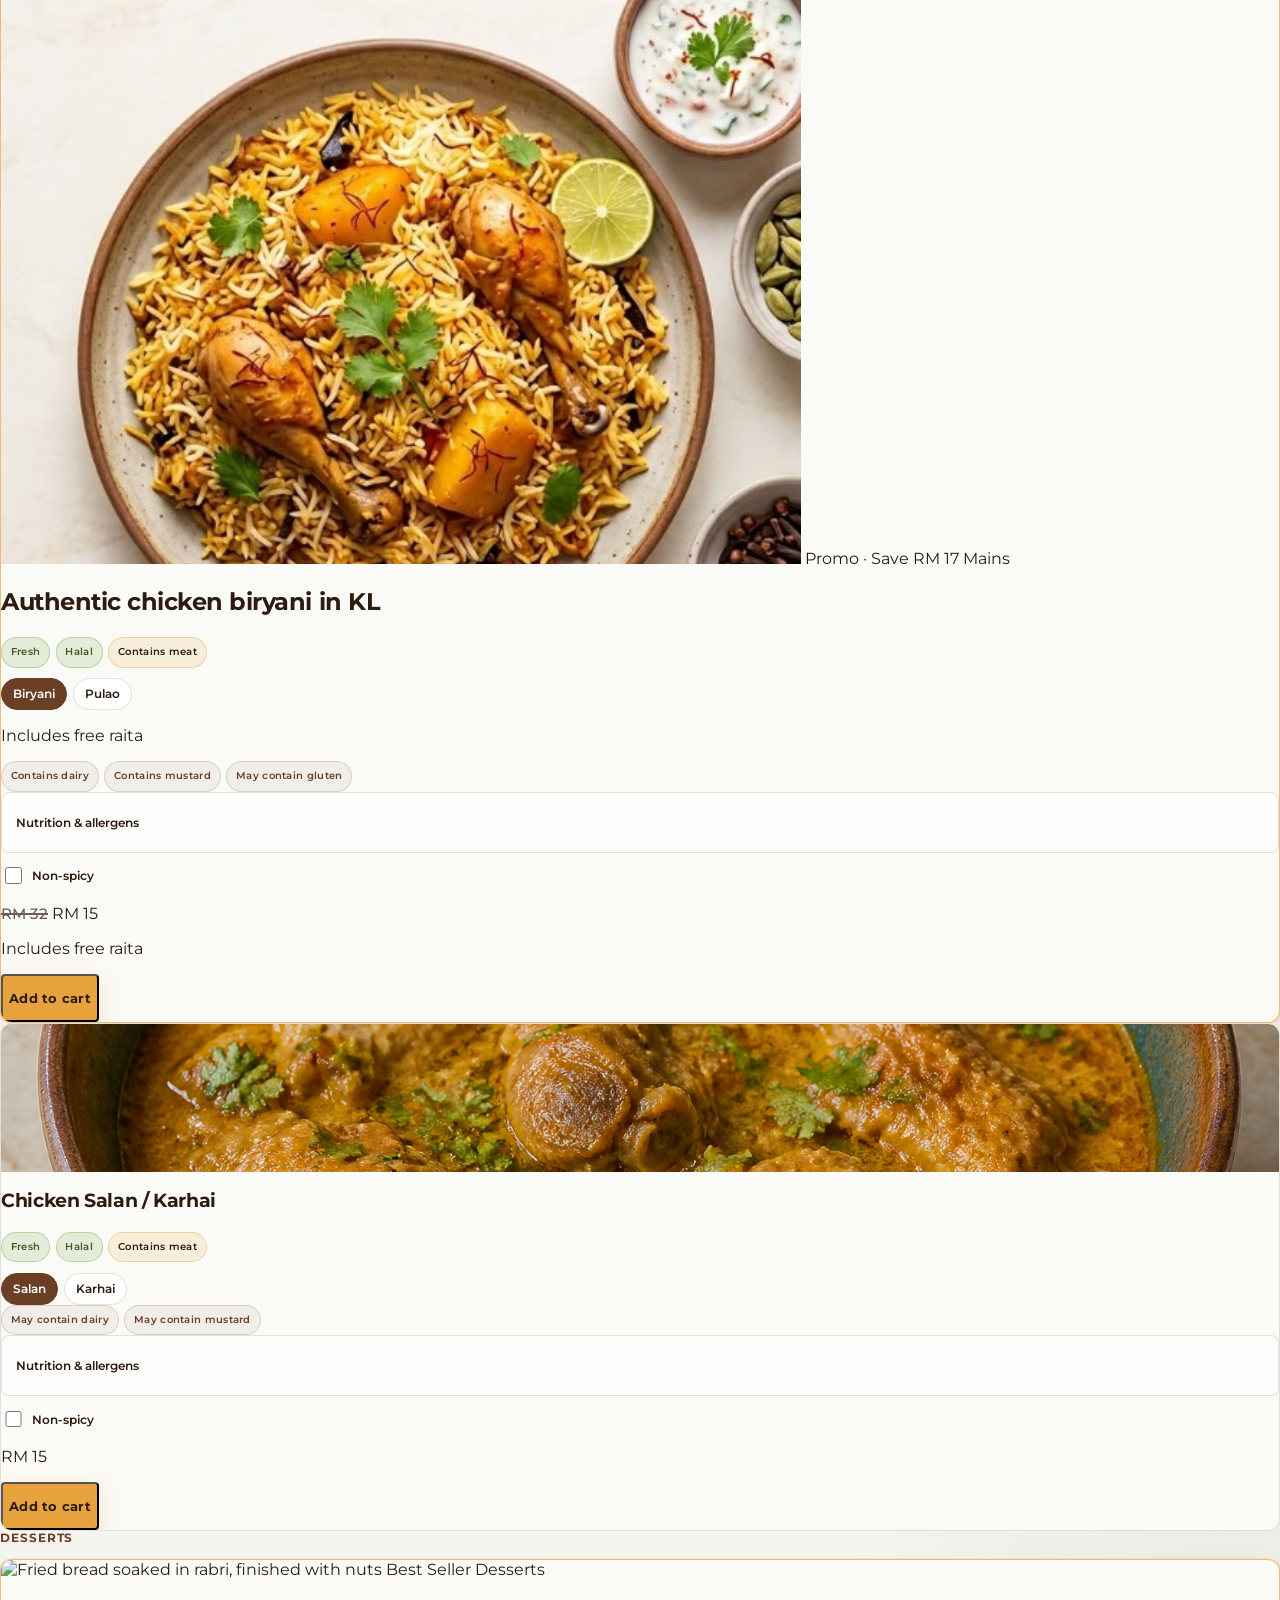
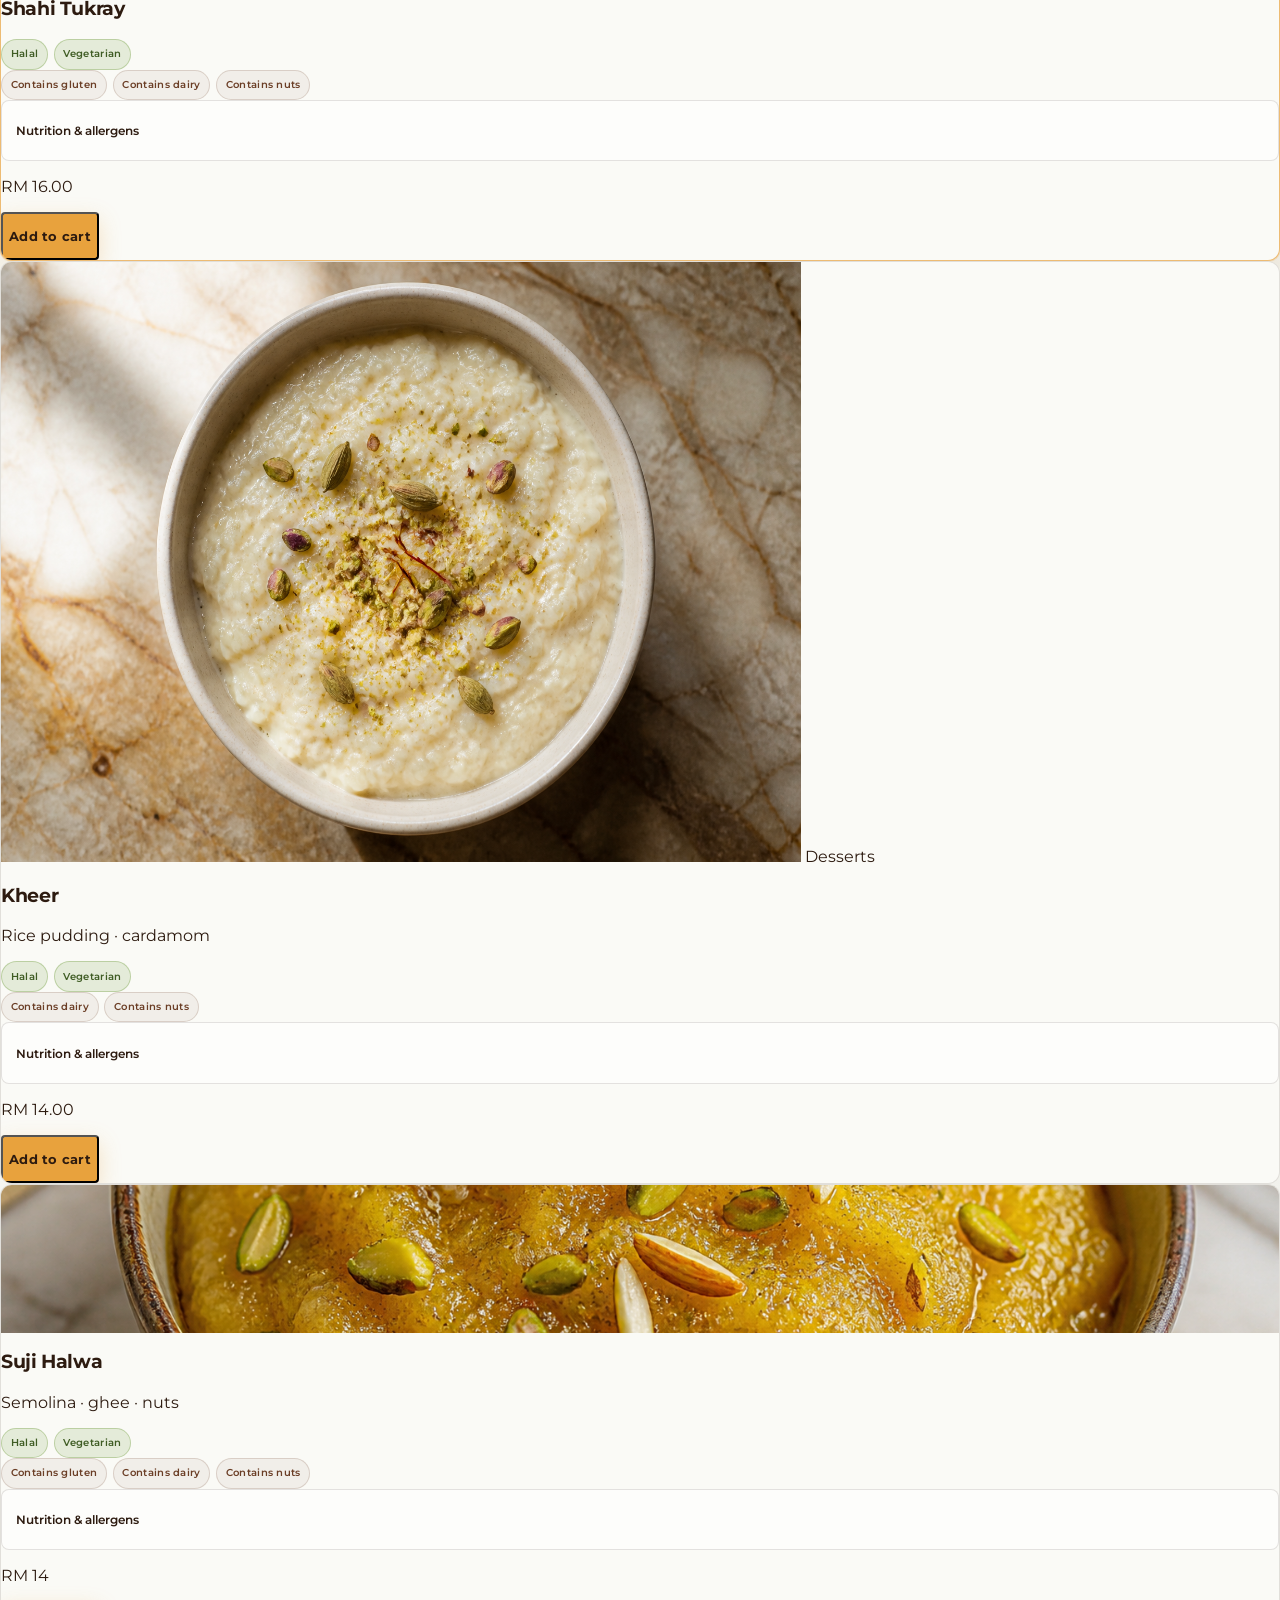
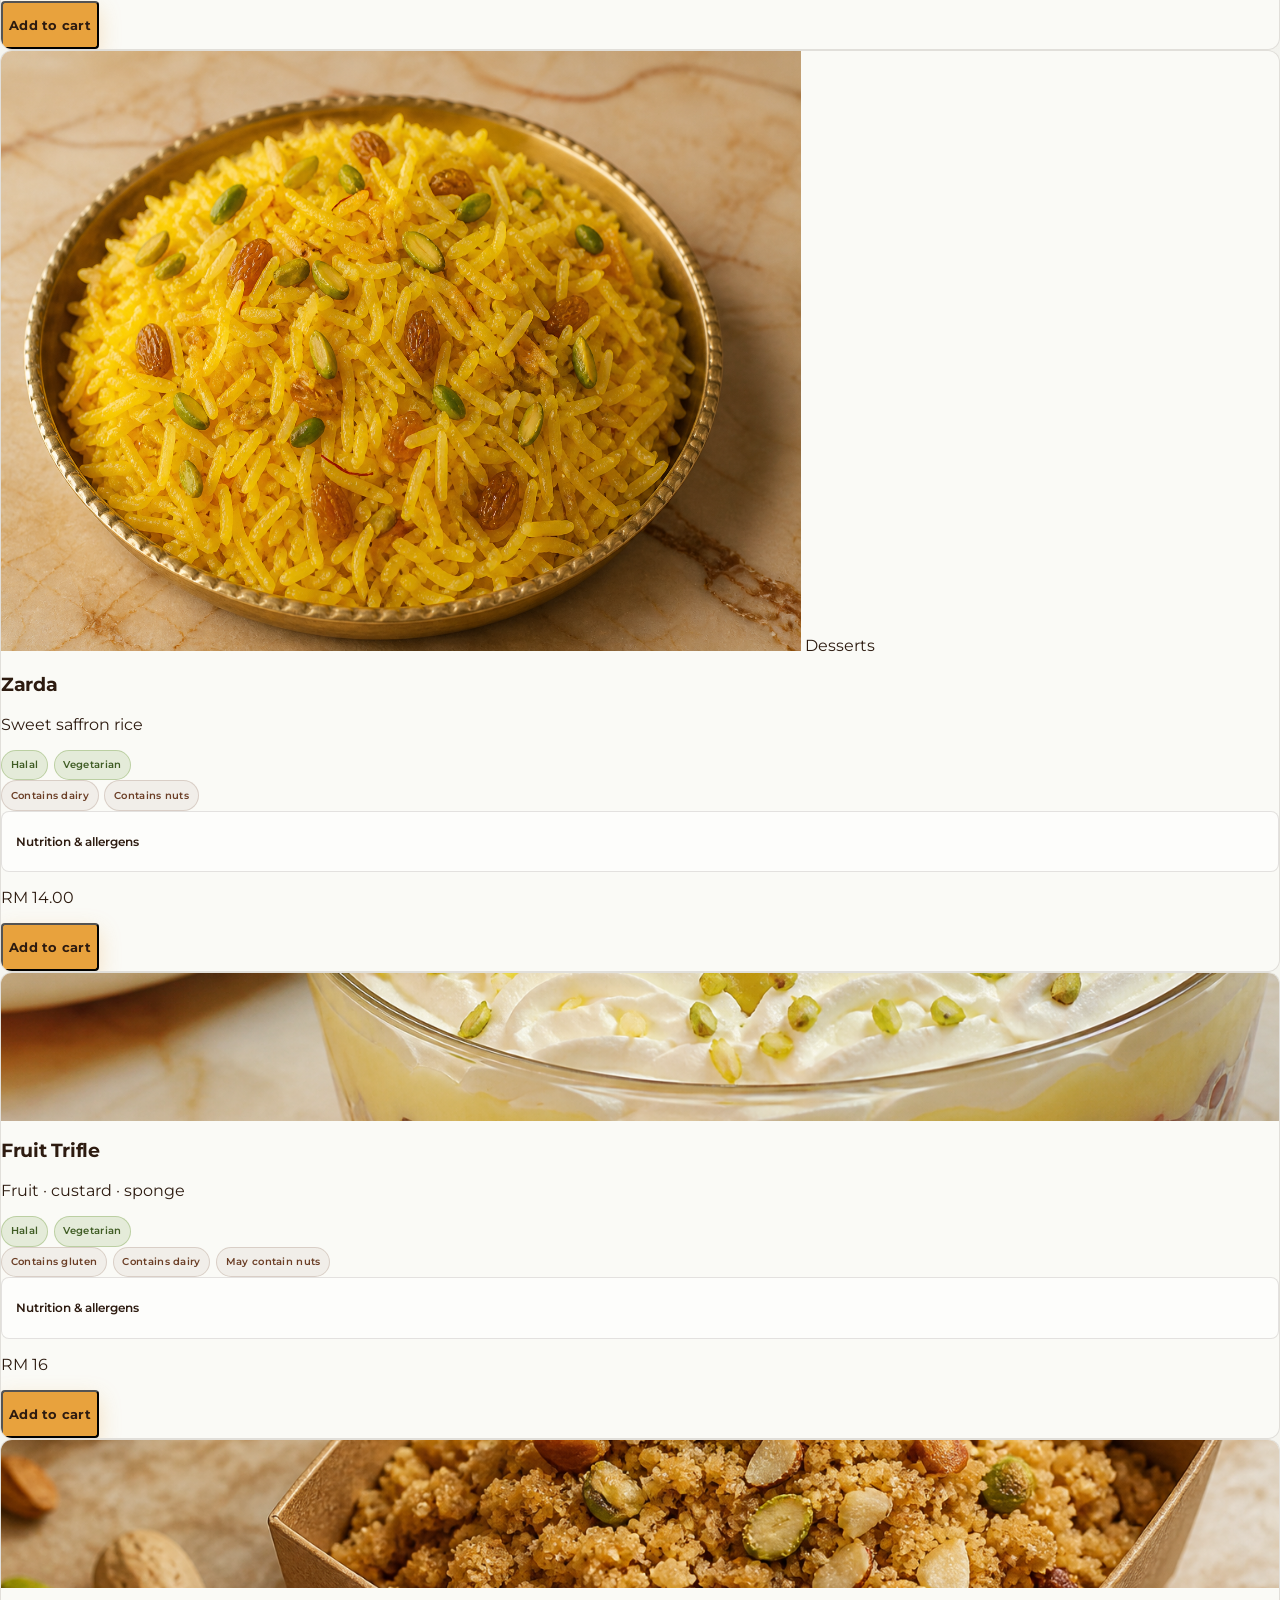
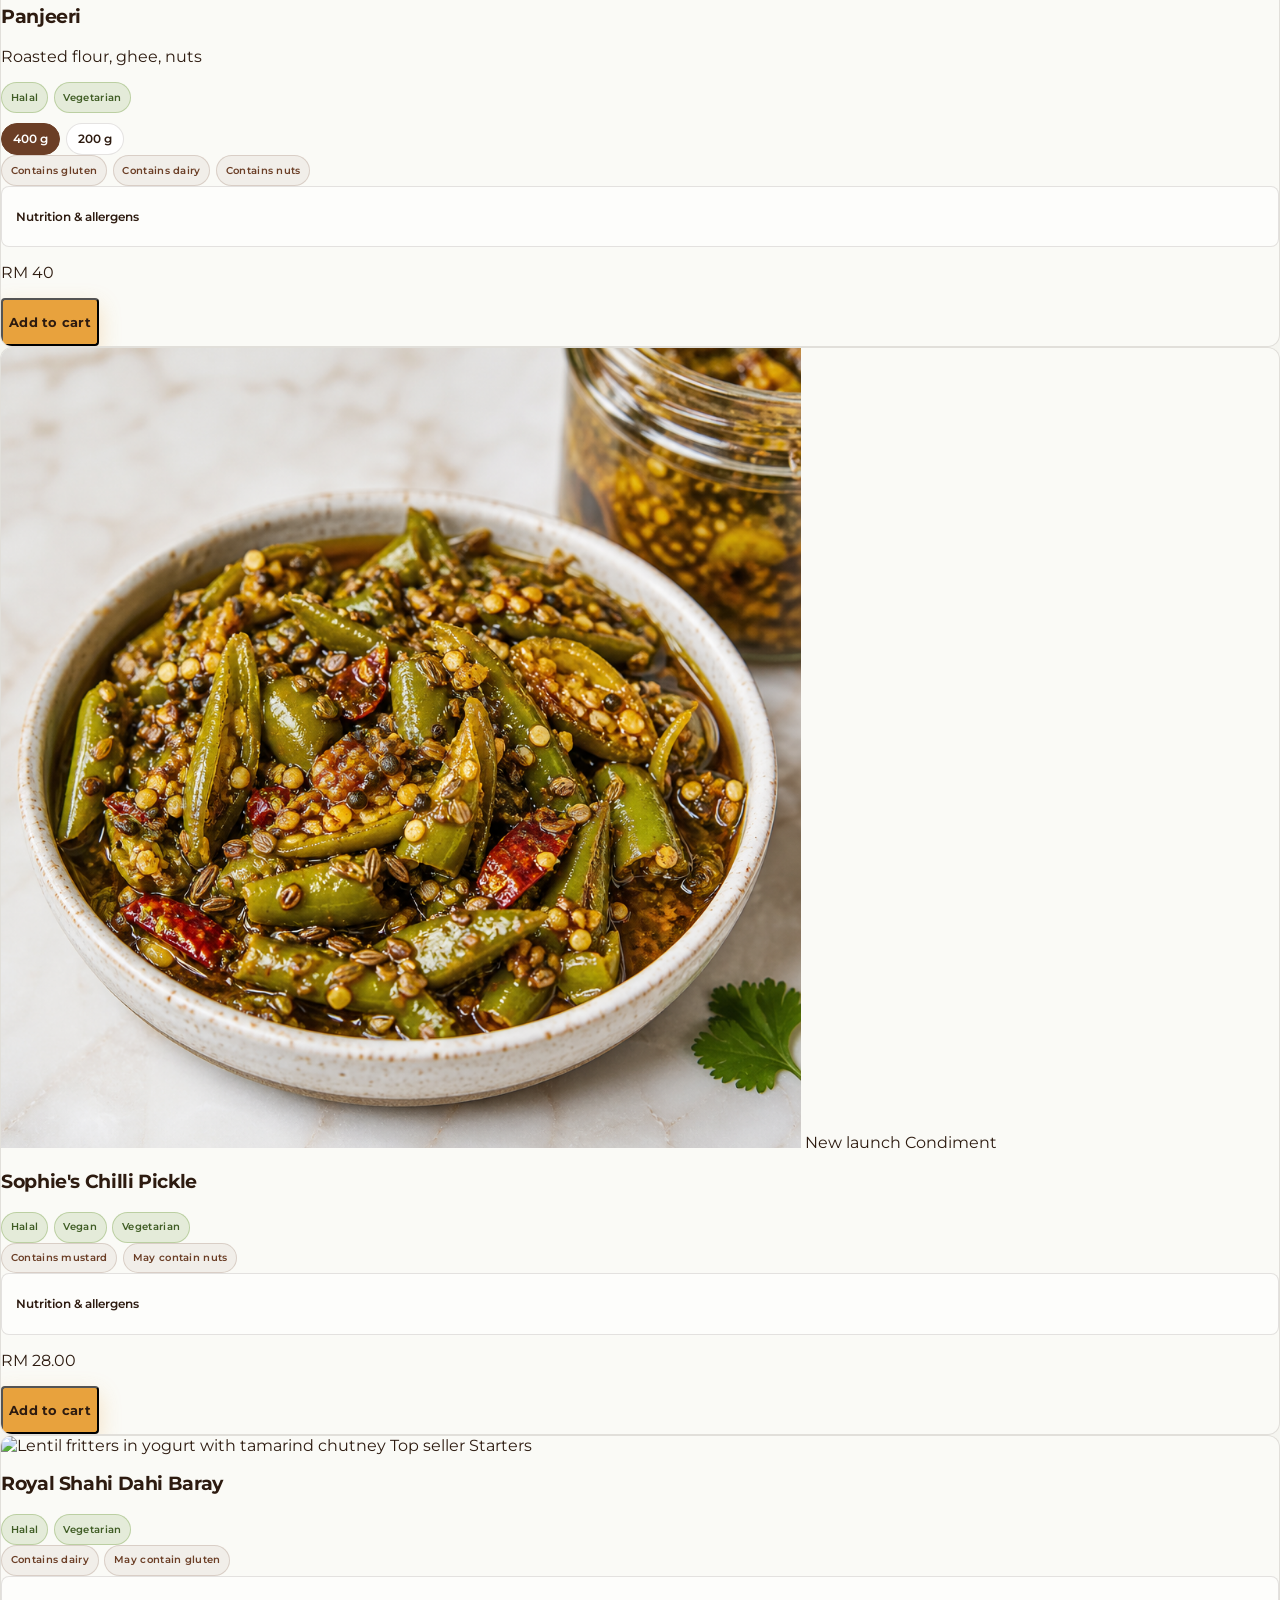
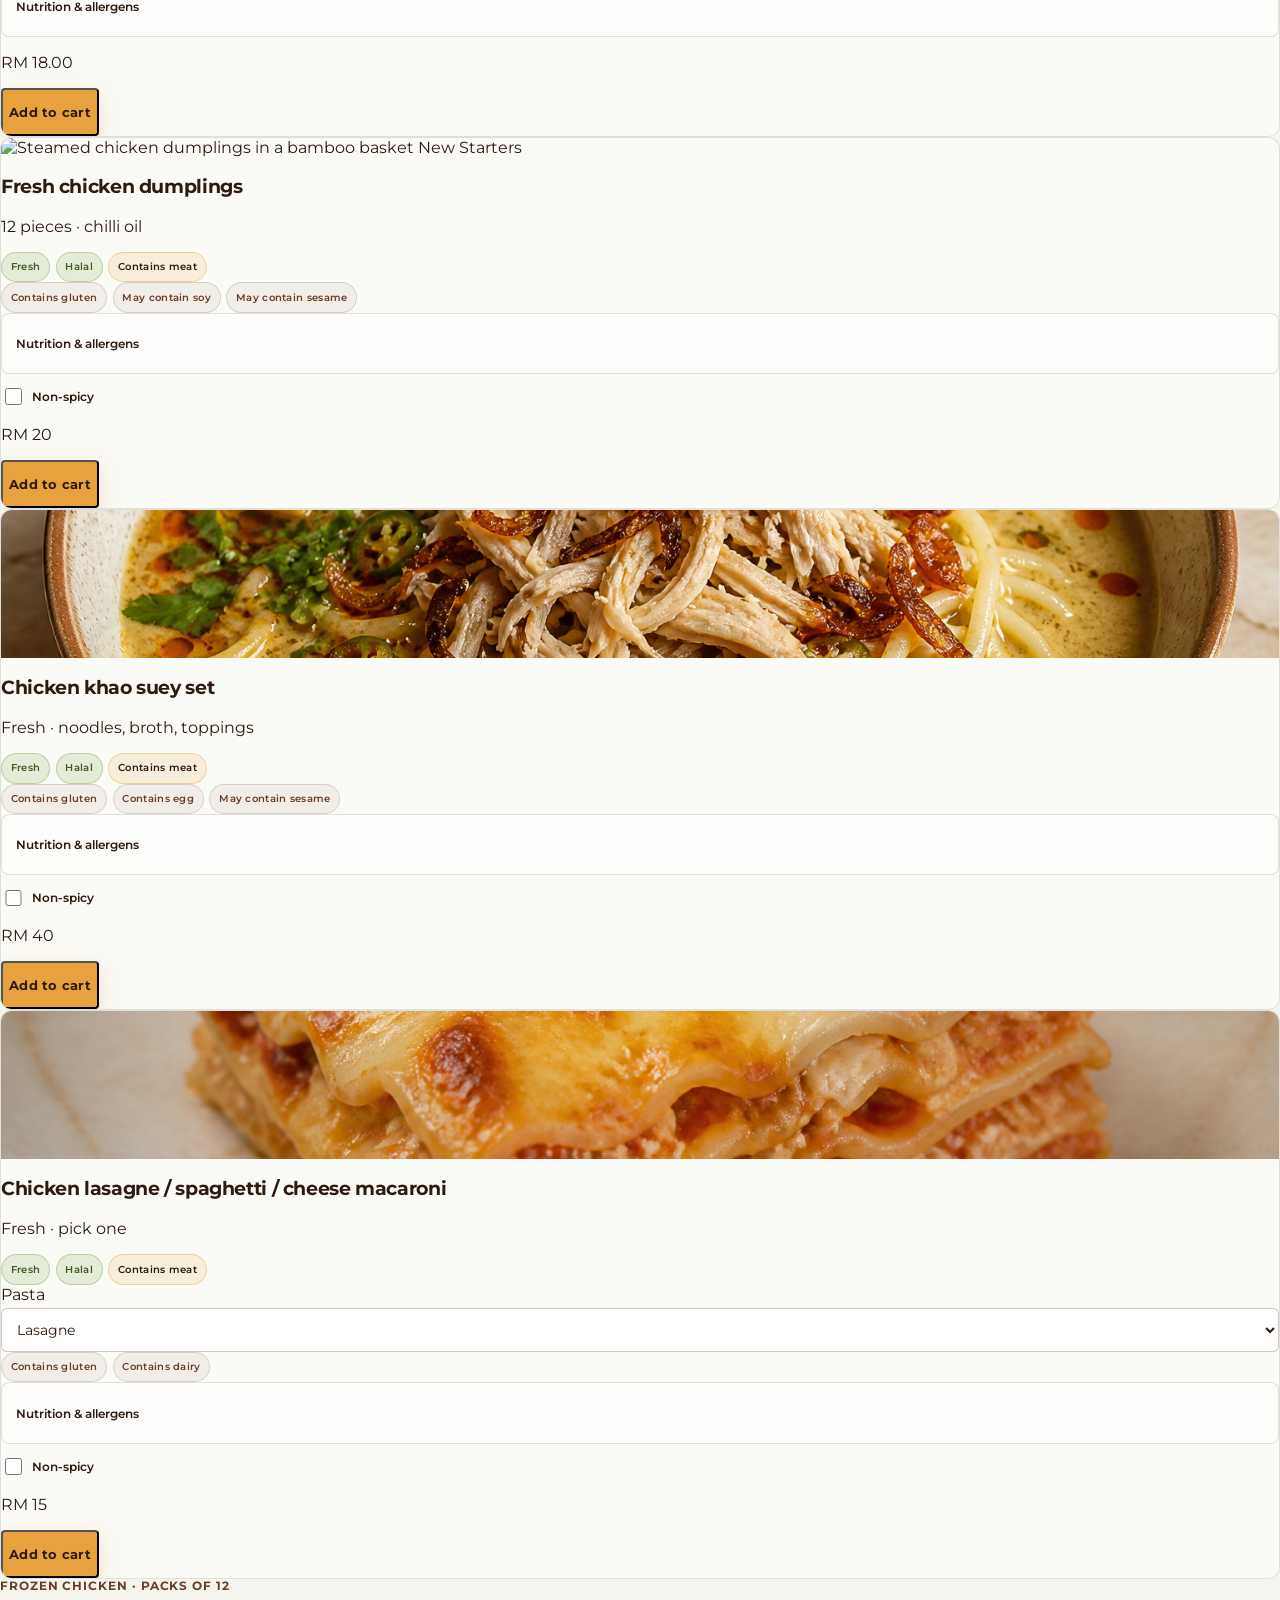
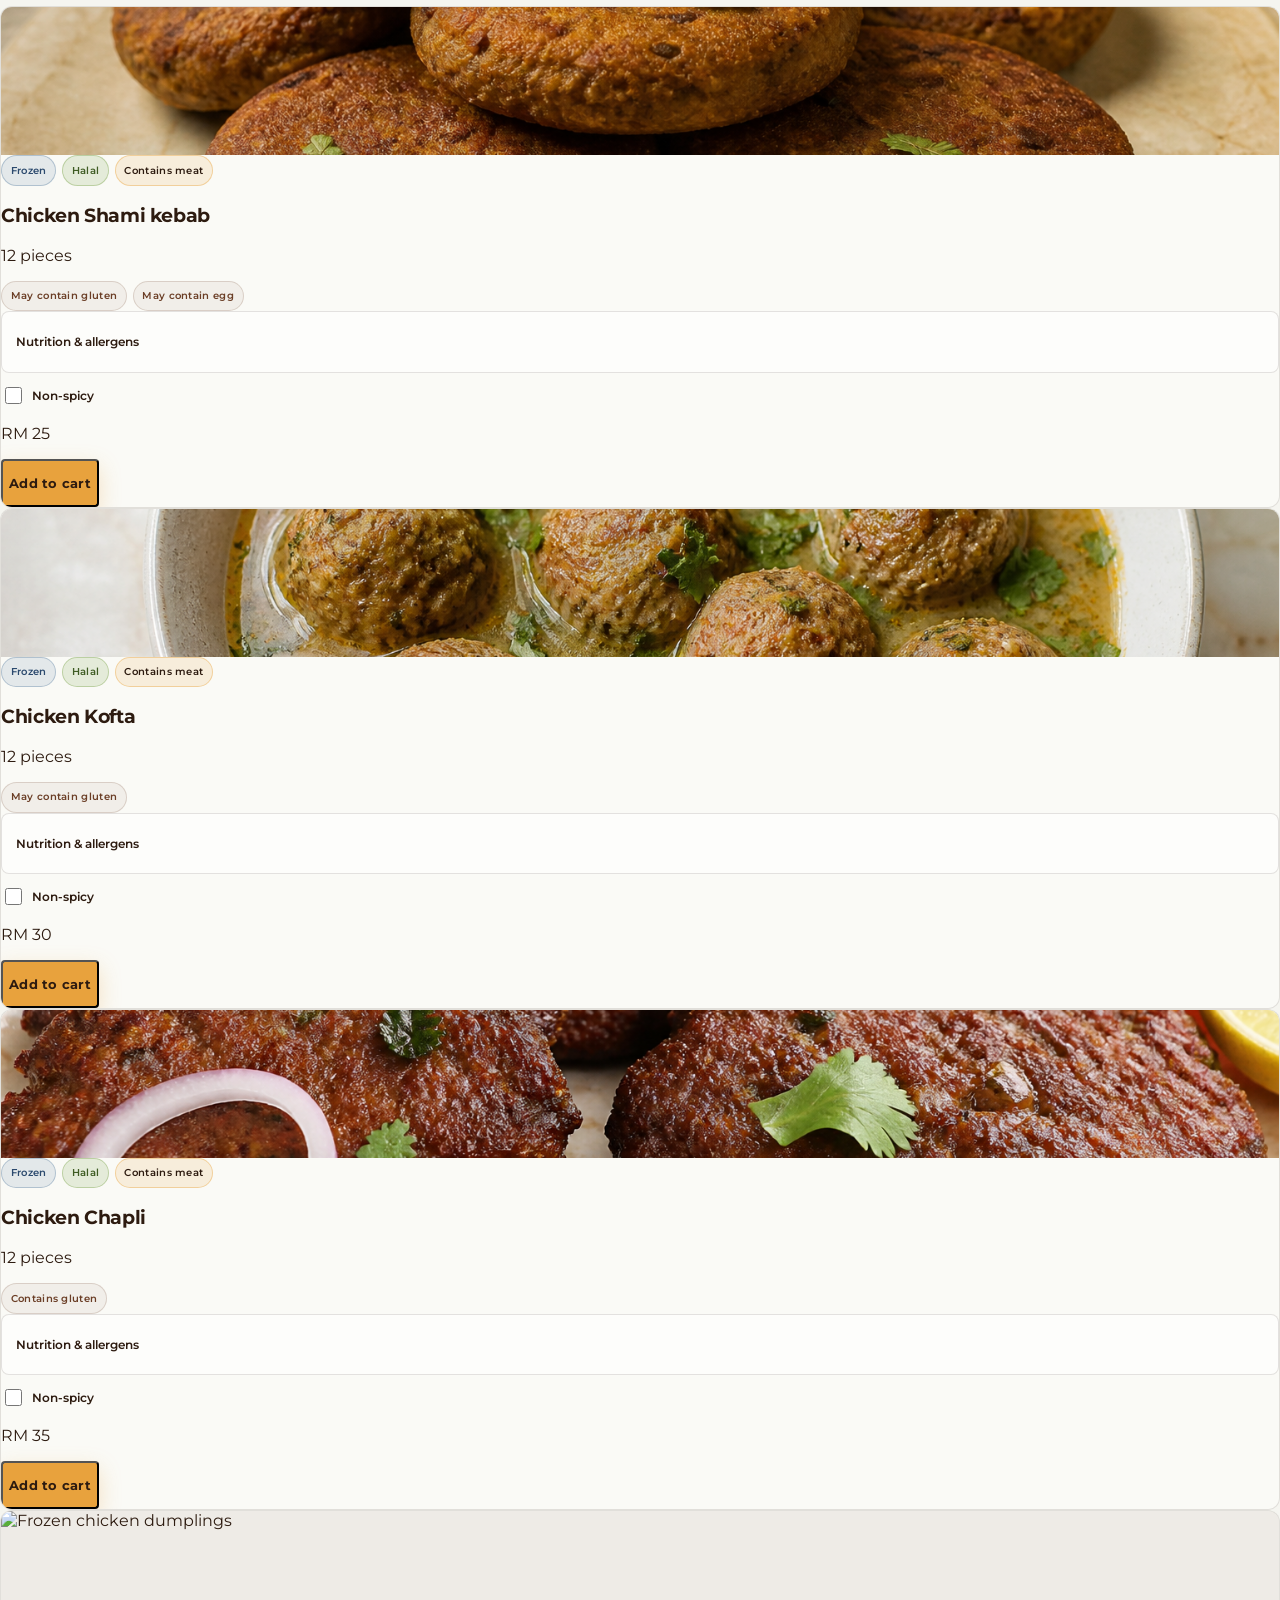
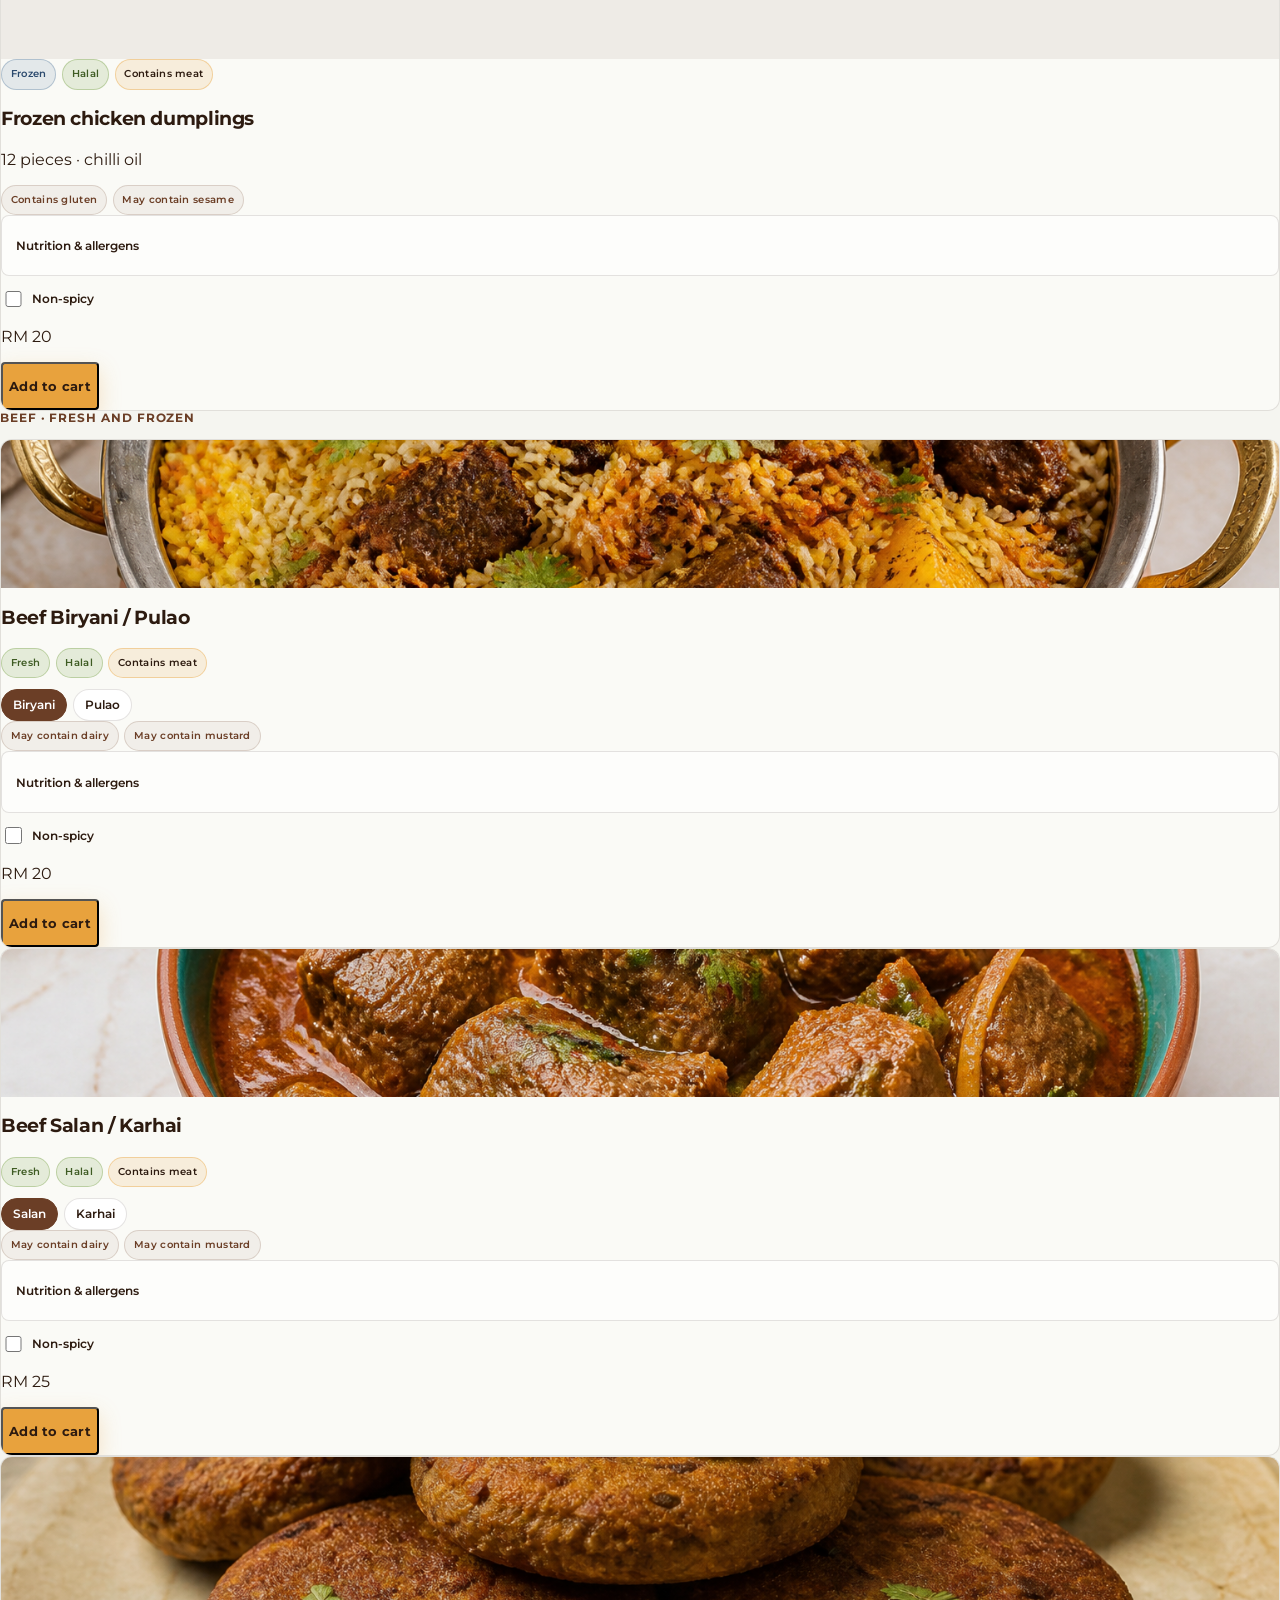
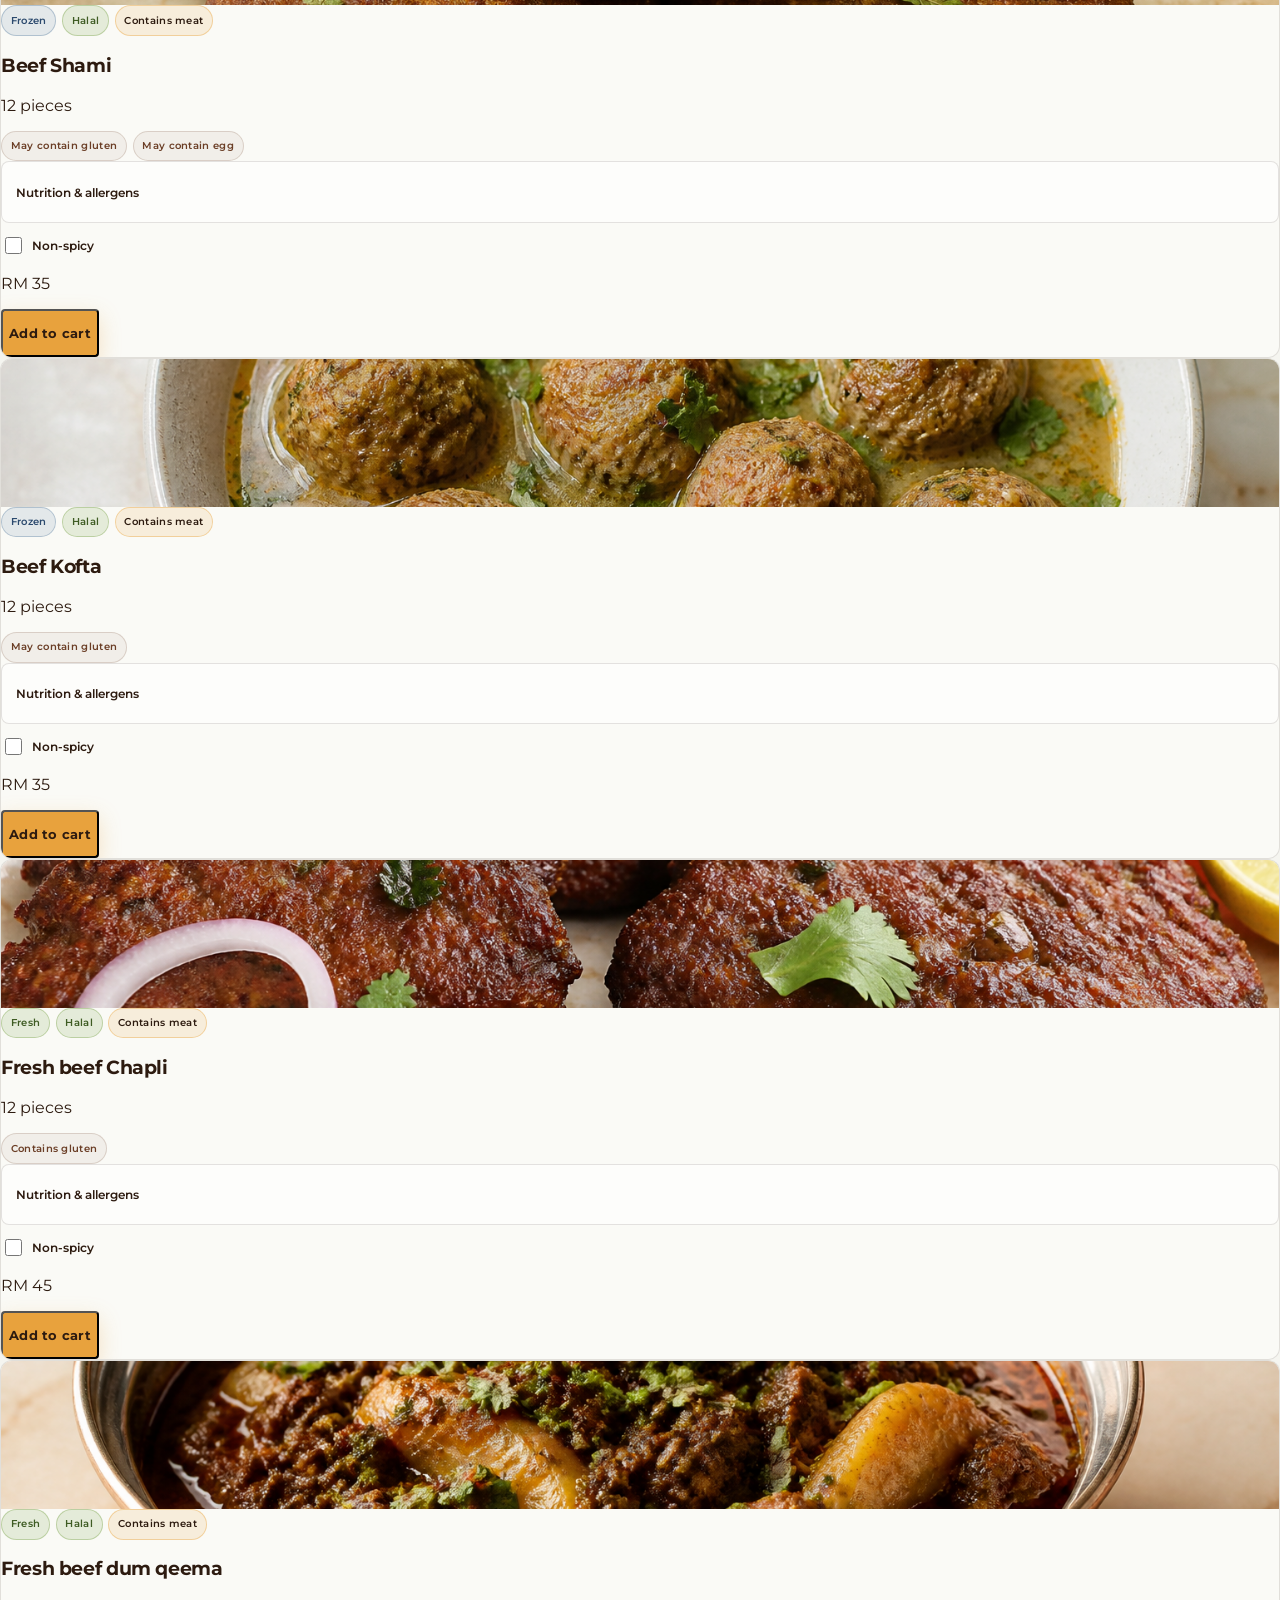
==== commit 35c3ca65: "Dedupe the menu and match Ammi’s latest prices and desserts. Co-authored-by: Cursor <cursoragent@cur" ====
--- a/index.html
+++ b/index.html
@@ -123,8 +123,10 @@
               "Weekly meal plan",
               "Chicken dumplings",
               "Kheer",
+              "Suji Halwa",
               "Zarda",
-              "Panjiri"
+              "Fruit Trifle",
+              "Panjeeri"
             ]
           },
           {
@@ -222,7 +224,9 @@
               { "@id": "https://razzat.vercel.app/#shahi-tukray" },
               { "@id": "https://razzat.vercel.app/#dumplings" },
               { "@id": "https://razzat.vercel.app/#kheer" },
+              { "@id": "https://razzat.vercel.app/#suji-halwa" },
               { "@id": "https://razzat.vercel.app/#zarda" },
+              { "@id": "https://razzat.vercel.app/#fruit-trifle" },
               { "@id": "https://razzat.vercel.app/#panjiri" },
               { "@id": "https://razzat.vercel.app/#addon-charm" },
               { "@id": "https://razzat.vercel.app/#addon-rose" },
@@ -355,8 +359,8 @@
           {
             "@type": "NutritionInformation",
             "@id": "https://razzat.vercel.app/#panjiri-nutrition",
-            "name": "Panjiri, per portion",
-            "servingSize": "1 portion",
+            "name": "Panjeeri, per 80 g scoop",
+            "servingSize": "80 g",
             "calories": "420 kcal",
             "proteinContent": "8 g",
             "carbohydrateContent": "44 g",
@@ -470,7 +474,7 @@
           {
             "@type": "Product",
             "@id": "https://razzat.vercel.app/#dumplings",
-            "name": "Chicken Dumplings (fresh, 12 pieces)",
+            "name": "Fresh chicken dumplings (12 pieces)",
             "alternateName": "Chicken momo",
             "description": "Fresh steamed chicken dumplings, twelve to a tray, with chilli oil sauce. Halal. Non-spicy on request, no extra charge. Allergens: gluten; chilli oil may contain sesame. About 520 kcal for 12 pieces. RM 20.",
             "image": "https://images.unsplash.com/photo-1496116218417-1a781b1c416c?auto=format&fit=crop&w=800&q=80",
@@ -535,8 +539,8 @@
           {
             "@type": "Product",
             "@id": "https://razzat.vercel.app/#panjiri",
-            "name": "Panjiri",
-            "description": "Roasted wheat flour, ghee, nuts, sugar. Halal, vegetarian. Allergens: gluten, dairy (ghee), nuts. About 420 kcal per portion. RM 40.",
+            "name": "Panjeeri",
+            "description": "Roasted wheat flour, ghee, nuts, sugar. Two sizes: 400 g RM 40, 200 g RM 20. Halal, vegetarian. Allergens: gluten, dairy (ghee), nuts. About 420 kcal per 80 g scoop.",
             "image": "https://razzat.vercel.app/assets/dessert-panjiri.png",
             "category": "Dessert",
             "brand": { "@id": "https://razzat.vercel.app/#brand" },
@@ -545,13 +549,24 @@
               { "@type": "PropertyValue", "name": "Diet", "value": "Halal; vegetarian" },
               { "@type": "PropertyValue", "name": "Allergens", "value": "Gluten (wheat); dairy (ghee); nuts" }
             ],
-            "offers": {
-              "@type": "Offer",
-              "price": "40.00",
-              "priceCurrency": "MYR",
-              "availability": "https://schema.org/InStock",
-              "url": "https://razzat.vercel.app/#product-panjiri"
-            }
+            "offers": [
+              {
+                "@type": "Offer",
+                "name": "400 g",
+                "price": "40.00",
+                "priceCurrency": "MYR",
+                "availability": "https://schema.org/InStock",
+                "url": "https://razzat.vercel.app/#product-panjiri"
+              },
+              {
+                "@type": "Offer",
+                "name": "200 g",
+                "price": "20.00",
+                "priceCurrency": "MYR",
+                "availability": "https://schema.org/InStock",
+                "url": "https://razzat.vercel.app/#product-panjiri"
+              }
+            ]
           },
           {
             "@type": "Product",
@@ -602,7 +617,7 @@
           {
             "@type": "Product",
             "@id": "https://razzat.vercel.app/#dumplings-frozen",
-            "name": "Chicken Dumplings (frozen, 12)",
+            "name": "Frozen chicken dumplings (12)",
             "description": "Frozen chicken dumplings with chilli oil sauce. Halal. RM 20.",
             "category": "Frozen chicken",
             "brand": { "@id": "https://razzat.vercel.app/#brand" },
@@ -629,18 +644,18 @@
           {
             "@type": "Product",
             "@id": "https://razzat.vercel.app/#beef-chapli",
-            "name": "Beef Chapli (12)",
-            "description": "Frozen pack of 12. Halal. RM 45.",
-            "category": "Frozen beef",
+            "name": "Fresh Beef Chapli (12)",
+            "description": "Fresh pack of 12. Halal. RM 45.",
+            "category": "Fresh beef",
             "brand": { "@id": "https://razzat.vercel.app/#brand" },
             "offers": { "@type": "Offer", "price": "45.00", "priceCurrency": "MYR", "availability": "https://schema.org/InStock", "url": "https://razzat.vercel.app/#product-beef-chapli" }
           },
           {
             "@type": "Product",
             "@id": "https://razzat.vercel.app/#beef-dum-qeema",
-            "name": "Beef dum qeema",
-            "description": "Frozen beef dum qeema. Halal. RM 45. No bread.",
-            "category": "Frozen beef",
+            "name": "Fresh beef dum qeema",
+            "description": "Fresh beef dum qeema. Halal. RM 45. No bread.",
+            "category": "Fresh beef",
             "brand": { "@id": "https://razzat.vercel.app/#brand" },
             "offers": { "@type": "Offer", "price": "45.00", "priceCurrency": "MYR", "availability": "https://schema.org/InStock", "url": "https://razzat.vercel.app/#product-beef-dum-qeema" }
           },
@@ -677,7 +692,7 @@
             "@type": "Product",
             "@id": "https://razzat.vercel.app/#chicken-pasta",
             "name": "Fresh chicken pasta",
-            "description": "Fresh chicken lasagne, spaghetti, or macaroni. Halal. RM 15.",
+            "description": "Fresh chicken lasagne, spaghetti, or cheese macaroni. Halal. RM 15.",
             "image": "https://razzat.vercel.app/assets/menu/lasagne.png",
             "category": "Fresh",
             "brand": { "@id": "https://razzat.vercel.app/#brand" },
@@ -697,8 +712,8 @@
           {
             "@type": "Product",
             "@id": "https://razzat.vercel.app/#beef-pasta",
-            "name": "Fresh beef pasta",
-            "description": "Fresh beef lasagne, spaghetti, or macaroni. Halal. RM 20.",
+            "name": "Fresh beef qeema pasta",
+            "description": "Fresh beef qeema lasagne, spaghetti, or cheese macaroni. Halal. RM 20.",
             "image": "https://razzat.vercel.app/assets/menu/lasagne.png",
             "category": "Fresh",
             "brand": { "@id": "https://razzat.vercel.app/#brand" },
@@ -706,24 +721,43 @@
           },
           {
             "@type": "Product",
-            "@id": "https://razzat.vercel.app/#custard",
-            "name": "Custard",
-            "alternateName": "Custurd",
-            "description": "Chilled Pakistani fruit custard. Milk, cardamom, fruit. Halal, vegetarian. RM 14. Allergens: dairy; egg if used.",
-            "image": "https://razzat.vercel.app/assets/menu/custard.png",
+            "@id": "https://razzat.vercel.app/#beef-biryani",
+            "name": "Fresh Beef Biryani / Pulao",
+            "description": "Fresh beef biryani or pulao. Halal. RM 20. Non-spicy on request, no extra charge.",
+            "image": "https://razzat.vercel.app/assets/menu/beef-biryani.png",
+            "category": "Fresh",
+            "brand": { "@id": "https://razzat.vercel.app/#brand" },
+            "offers": { "@type": "Offer", "price": "20.00", "priceCurrency": "MYR", "availability": "https://schema.org/InStock", "url": "https://razzat.vercel.app/#product-beef-biryani" }
+          },
+          {
+            "@type": "Product",
+            "@id": "https://razzat.vercel.app/#beef-salan",
+            "name": "Fresh Beef Salan / Karhai",
+            "description": "Fresh beef salan or karhai. Halal. RM 25. Non-spicy on request, no extra charge.",
+            "image": "https://razzat.vercel.app/assets/menu/beef-salan.png",
+            "category": "Fresh",
+            "brand": { "@id": "https://razzat.vercel.app/#brand" },
+            "offers": { "@type": "Offer", "price": "25.00", "priceCurrency": "MYR", "availability": "https://schema.org/InStock", "url": "https://razzat.vercel.app/#product-beef-salan" }
+          },
+          {
+            "@type": "Product",
+            "@id": "https://razzat.vercel.app/#suji-halwa",
+            "name": "Suji Halwa",
+            "description": "Semolina halwa with ghee and nuts. Halal, vegetarian. RM 14. Allergens: gluten, dairy, nuts.",
+            "image": "https://razzat.vercel.app/assets/menu/suji-halwa.png",
             "category": "Dessert",
             "brand": { "@id": "https://razzat.vercel.app/#brand" },
-            "offers": { "@type": "Offer", "price": "14.00", "priceCurrency": "MYR", "availability": "https://schema.org/InStock", "url": "https://razzat.vercel.app/#product-custard" }
+            "offers": { "@type": "Offer", "price": "14.00", "priceCurrency": "MYR", "availability": "https://schema.org/InStock", "url": "https://razzat.vercel.app/#product-suji-halwa" }
           },
           {
             "@type": "Product",
-            "@id": "https://razzat.vercel.app/#truffles",
-            "name": "Truffles",
-            "description": "Homemade chocolate milk-powder truffles, box of 6–8. Halal, vegetarian. RM 18. Allergens: dairy; possible nuts.",
-            "image": "https://razzat.vercel.app/assets/menu/truffles.png",
+            "@id": "https://razzat.vercel.app/#fruit-trifle",
+            "name": "Fruit Trifle",
+            "description": "Layered fruit trifle with custard and sponge. Halal, vegetarian. RM 16. Allergens: gluten, dairy; possible nuts.",
+            "image": "https://razzat.vercel.app/assets/menu/fruit-trifle.png",
             "category": "Dessert",
             "brand": { "@id": "https://razzat.vercel.app/#brand" },
-            "offers": { "@type": "Offer", "price": "18.00", "priceCurrency": "MYR", "availability": "https://schema.org/InStock", "url": "https://razzat.vercel.app/#product-truffles" }
+            "offers": { "@type": "Offer", "price": "16.00", "priceCurrency": "MYR", "availability": "https://schema.org/InStock", "url": "https://razzat.vercel.app/#product-fruit-trifle" }
           },
           {
             "@type": "MenuItem",
@@ -794,7 +828,7 @@
           {
             "@type": "MenuItem",
             "@id": "https://razzat.vercel.app/#menuitem-dumplings",
-            "name": "Chicken Dumplings (12 pieces)",
+            "name": "Fresh chicken dumplings (12 pieces)",
             "url": "https://razzat.vercel.app/#product-dumplings",
             "suitableForDiet": "https://schema.org/HalalDiet",
             "nutrition": { "@id": "https://razzat.vercel.app/#dumplings-nutrition" },
@@ -836,13 +870,37 @@
           {
             "@type": "MenuItem",
             "@id": "https://razzat.vercel.app/#menuitem-panjiri",
-            "name": "Panjiri",
+            "name": "Panjeeri",
             "url": "https://razzat.vercel.app/#product-panjiri",
             "suitableForDiet": ["https://schema.org/HalalDiet", "https://schema.org/VegetarianDiet"],
             "nutrition": { "@id": "https://razzat.vercel.app/#panjiri-nutrition" },
+            "offers": [
+              { "@type": "Offer", "name": "400 g", "price": "40.00", "priceCurrency": "MYR", "availability": "https://schema.org/InStock" },
+              { "@type": "Offer", "name": "200 g", "price": "20.00", "priceCurrency": "MYR", "availability": "https://schema.org/InStock" }
+            ]
+          },
+          {
+            "@type": "MenuItem",
+            "@id": "https://razzat.vercel.app/#menuitem-suji-halwa",
+            "name": "Suji Halwa",
+            "url": "https://razzat.vercel.app/#product-suji-halwa",
+            "suitableForDiet": ["https://schema.org/HalalDiet", "https://schema.org/VegetarianDiet"],
             "offers": {
               "@type": "Offer",
-              "price": "40.00",
+              "price": "14.00",
+              "priceCurrency": "MYR",
+              "availability": "https://schema.org/InStock"
+            }
+          },
+          {
+            "@type": "MenuItem",
+            "@id": "https://razzat.vercel.app/#menuitem-fruit-trifle",
+            "name": "Fruit Trifle",
+            "url": "https://razzat.vercel.app/#product-fruit-trifle",
+            "suitableForDiet": ["https://schema.org/HalalDiet", "https://schema.org/VegetarianDiet"],
+            "offers": {
+              "@type": "Offer",
+              "price": "16.00",
               "priceCurrency": "MYR",
               "availability": "https://schema.org/InStock"
             }
@@ -864,7 +922,9 @@
                 "hasMenuItem": [
                   { "@id": "https://razzat.vercel.app/#menuitem-tukray" },
                   { "@id": "https://razzat.vercel.app/#menuitem-kheer" },
+                  { "@id": "https://razzat.vercel.app/#menuitem-suji-halwa" },
                   { "@id": "https://razzat.vercel.app/#menuitem-zarda" },
+                  { "@id": "https://razzat.vercel.app/#menuitem-fruit-trifle" },
                   { "@id": "https://razzat.vercel.app/#menuitem-panjiri" }
                 ]
               },
@@ -887,7 +947,7 @@
               "priceCurrency": "MYR",
               "lowPrice": "10.00",
               "highPrice": "100.00",
-              "offerCount": 20
+              "offerCount": 28
             }
           },
           {
@@ -1026,7 +1086,7 @@
                 "name": "What are the top sellers and prices?",
                 "acceptedAnswer": {
                   "@type": "Answer",
-                  "text": "Authentic Chicken Biryani RM 15 (was RM 32, raita complimentary). Fresh dumplings RM 20. Weekly meal RM 100. Panjiri RM 40. Shahi Tukray RM 16. Royal Shahi Dahi Baray RM 18. Sophie's Chilli Pickle RM 28. All prices Malaysian Ringgit."
+                  "text": "Authentic Chicken Biryani RM 15 (was RM 32, raita complimentary). Fresh dumplings RM 20. Weekly meal RM 100. Panjeeri 400 g RM 40 / 200 g RM 20. Shahi Tukray RM 16. Suji Halwa RM 14. Fruit Trifle RM 16. Royal Shahi Dahi Baray RM 18. Sophie's Chilli Pickle RM 28. All prices Malaysian Ringgit."
                 }
               },
               {
@@ -1074,7 +1134,7 @@
                 "name": "Can I order non-spicy food?",
                 "acceptedAnswer": {
                   "@type": "Answer",
-                  "text": "Yes. Tick Non-spicy on biryani, pulao, dumplings, salan, karhai, frozen packs, and the weekly meal. No extra charge. Sophie’s Chilli Pickle stays spicy. Kheer, zarda, and panjiri are desserts and are not spicy."
+                  "text": "Yes. Tick Non-spicy on biryani, pulao, dumplings, salan, karhai, frozen packs, and the weekly meal. No extra charge. Sophie’s Chilli Pickle stays spicy. Kheer, suji halwa, zarda, fruit trifle, and panjeeri are desserts and are not spicy."
                 }
               }
             ]
@@ -1272,12 +1332,15 @@
         </div>
 
         <div class="grid gap-6 sm:grid-cols-2 lg:grid-cols-3">
+          <h3 class="menu-group-title sm:col-span-2 lg:col-span-3">Fresh chicken</h3>
+
           <article class="card-lux featured flex flex-col" id="product-biryani">
             <div class="relative h-56 overflow-hidden bg-earth/10">
               <img
                 src="assets/rasa-biryani.png"
                 alt="Authentic chicken dum biryani, Rasa-e-Lazzat"
                 class="food-crop h-full w-full"
+                data-variant-photo
                 width="800"
                 height="600"
               />
@@ -1292,8 +1355,8 @@
                 <span class="chip chip-meat">Contains meat</span>
               </div>
               <div class="opt-chips" data-variant-group role="radiogroup" aria-label="Rice">
-                <button type="button" class="opt-chip is-on tap" data-variant="biryani" data-add-id="biryani" data-variant-label="Authentic Chicken Biryani" aria-pressed="true">Biryani</button>
-                <button type="button" class="opt-chip tap" data-variant="pulao" data-add-id="pulao" data-variant-label="Chicken Pulao" aria-pressed="false">Pulao</button>
+                <button type="button" class="opt-chip is-on tap" data-variant="biryani" data-add-id="biryani" data-variant-label="Authentic Chicken Biryani" data-img="assets/rasa-biryani.png" data-img-alt="Authentic chicken dum biryani, Rasa-e-Lazzat" aria-pressed="true">Biryani</button>
+                <button type="button" class="opt-chip tap" data-variant="pulao" data-add-id="pulao" data-variant-label="Chicken Pulao" data-img="assets/menu/pulao.png" data-img-alt="Chicken pulao" aria-pressed="false">Pulao</button>
               </div>
               <p class="mt-1 text-[0.68rem] font-medium text-earth" data-variant-note>Includes free raita</p>
               <div class="allergen-chips mt-2" aria-label="Allergens">
@@ -1397,6 +1460,8 @@
             </div>
           </article>
 
+          <h3 class="menu-group-title sm:col-span-2 lg:col-span-3">Desserts</h3>
+
           <article class="card-lux featured flex flex-col" id="product-shahi-tukray">
             <div class="relative h-56 overflow-hidden bg-earth/10">
               <img
@@ -1500,6 +1565,47 @@
             </div>
           </article>
 
+          <article class="card-lux card-compact flex flex-col" id="product-suji-halwa">
+            <div class="card-photo">
+              <img src="assets/menu/suji-halwa.png" alt="Suji halwa with pistachios" width="800" height="500" loading="lazy" />
+            </div>
+            <div class="flex flex-1 flex-col p-4">
+              <h3 class="section-title text-xl">Suji Halwa</h3>
+              <p class="mt-1 text-xs font-medium text-earth">Semolina · ghee · nuts</p>
+              <div class="diet-chips mt-3" aria-label="Diet">
+                <span class="chip chip-diet">Halal</span>
+                <span class="chip chip-diet">Vegetarian</span>
+              </div>
+              <div class="allergen-chips mt-2" aria-label="Allergens">
+                <span class="chip chip-allergen">Contains gluten</span>
+                <span class="chip chip-allergen">Contains dairy</span>
+                <span class="chip chip-allergen">Contains nuts</span>
+              </div>
+              <details class="nutrition-panel">
+                <summary class="tap"><span>Nutrition &amp; allergens</span><span class="faq-chevron text-saffron-deep transition-transform" aria-hidden="true">▾</span></summary>
+                <div class="nutrition-body">
+                  <h4>Ingredients</h4>
+                  <p>Suji (semolina), ghee, sugar, milk, cardamom, pistachio.</p>
+                  <h4>Per bowl</h4>
+                  <p class="kcal-line"><strong>380 kcal</strong> <span>~180 g</span></p>
+                  <dl class="macro-grid">
+                    <div class="macro-cell"><dt>Protein</dt><dd>6 g</dd></div>
+                    <div class="macro-cell"><dt>Carbs</dt><dd>52 g</dd></div>
+                    <div class="macro-cell"><dt>Fat</dt><dd>16 g</dd></div>
+                    <div class="macro-cell"><dt>Fibre</dt><dd>2 g</dd></div>
+                  </dl>
+                  <h4>Allergens</h4>
+                  <p>Gluten (wheat semolina). Dairy (ghee, milk). Nuts.</p>
+                  <p class="nutrition-note">Approximate; home-style portions vary.</p>
+                </div>
+              </details>
+              <div class="mt-5 flex items-center justify-between border-t border-earth/10 pt-4">
+                <p class="text-2xl font-bold text-earth">RM 14</p>
+                <button data-add="suji-halwa" class="btn-gold tap px-4 text-sm">Add to cart</button>
+              </div>
+            </div>
+          </article>
+
           <article class="card-lux flex flex-col" id="product-zarda">
             <div class="relative h-56 overflow-hidden bg-earth/10">
               <img
@@ -1551,24 +1657,67 @@
             </div>
           </article>
 
-          <article class="card-lux flex flex-col" id="product-panjiri">
-            <div class="relative h-56 overflow-hidden bg-earth/10">
+          <article class="card-lux card-compact flex flex-col" id="product-fruit-trifle">
+            <div class="card-photo">
+              <img src="assets/menu/fruit-trifle.png" alt="Fruit trifle with custard and cream" width="800" height="500" loading="lazy" />
+            </div>
+            <div class="flex flex-1 flex-col p-4">
+              <h3 class="section-title text-xl">Fruit Trifle</h3>
+              <p class="mt-1 text-xs font-medium text-earth">Fruit · custard · sponge</p>
+              <div class="diet-chips mt-3" aria-label="Diet">
+                <span class="chip chip-diet">Halal</span>
+                <span class="chip chip-diet">Vegetarian</span>
+              </div>
+              <div class="allergen-chips mt-2" aria-label="Allergens">
+                <span class="chip chip-allergen">Contains gluten</span>
+                <span class="chip chip-allergen">Contains dairy</span>
+                <span class="chip chip-allergen">May contain nuts</span>
+              </div>
+              <details class="nutrition-panel">
+                <summary class="tap"><span>Nutrition &amp; allergens</span><span class="faq-chevron text-saffron-deep transition-transform" aria-hidden="true">▾</span></summary>
+                <div class="nutrition-body">
+                  <h4>Ingredients</h4>
+                  <p>Sponge or bread, milk custard, mixed fruit, sugar, cardamom; pistachio when garnished.</p>
+                  <h4>Per bowl</h4>
+                  <p class="kcal-line"><strong>340 kcal</strong> <span>~250 g</span></p>
+                  <dl class="macro-grid">
+                    <div class="macro-cell"><dt>Protein</dt><dd>8 g</dd></div>
+                    <div class="macro-cell"><dt>Carbs</dt><dd>48 g</dd></div>
+                    <div class="macro-cell"><dt>Fat</dt><dd>12 g</dd></div>
+                    <div class="macro-cell"><dt>Fibre</dt><dd>2 g</dd></div>
+                  </dl>
+                  <h4>Allergens</h4>
+                  <p>Gluten (sponge). Dairy (custard). Possible nuts. Not vegan.</p>
+                  <p class="nutrition-note">Approximate; home-style portions vary.</p>
+                </div>
+              </details>
+              <div class="mt-5 flex items-center justify-between border-t border-earth/10 pt-4">
+                <p class="text-2xl font-bold text-earth">RM 16</p>
+                <button data-add="fruit-trifle" class="btn-gold tap px-4 text-sm">Add to cart</button>
+              </div>
+            </div>
+          </article>
+
+          <article class="card-lux card-compact flex flex-col" id="product-panjiri">
+            <div class="card-photo">
               <img
                 src="assets/dessert-panjiri.png"
-                alt="Panjiri roasted flour sweet with ghee and nuts"
-                class="h-full w-full object-cover"
+                alt="Panjeeri roasted flour sweet with ghee and nuts"
                 width="800"
-                height="600"
+                height="500"
                 loading="lazy"
               />
-              <span class="absolute bottom-4 left-4 text-[0.68rem] font-medium text-cream">Desserts</span>
-            </div>
-            <div class="flex flex-1 flex-col p-5">
-              <h3 class="section-title text-xl">Panjiri</h3>
+            </div>
+            <div class="flex flex-1 flex-col p-4">
+              <h3 class="section-title text-xl">Panjeeri</h3>
               <p class="mt-1 text-xs font-medium text-earth">Roasted flour, ghee, nuts</p>
               <div class="diet-chips mt-3" aria-label="Diet">
                 <span class="chip chip-diet">Halal</span>
                 <span class="chip chip-diet">Vegetarian</span>
+              </div>
+              <div class="opt-chips" data-variant-group role="radiogroup" aria-label="Size">
+                <button type="button" class="opt-chip is-on tap" data-variant="400" data-add-id="panjiri" data-variant-label="Panjeeri 400 g" data-price="RM 40" aria-pressed="true">400 g</button>
+                <button type="button" class="opt-chip tap" data-variant="200" data-add-id="panjiri-200" data-variant-label="Panjeeri 200 g" data-price="RM 20" aria-pressed="false">200 g</button>
               </div>
               <div class="allergen-chips mt-2" aria-label="Allergens">
                 <span class="chip chip-allergen">Contains gluten</span>
@@ -1583,7 +1732,7 @@
                 <div class="nutrition-body">
                   <h4>Ingredients</h4>
                   <p>Wheat flour, ghee, sugar, pistachio, cardamom.</p>
-                  <h4>Per portion</h4>
+                  <h4>Per 80 g scoop</h4>
                   <p class="kcal-line"><strong>420 kcal</strong></p>
                   <dl class="macro-grid">
                     <div class="macro-cell"><dt>Protein</dt><dd>8 g</dd></div>
@@ -1597,88 +1746,8 @@
                 </div>
               </details>
               <div class="mt-5 flex items-center justify-between border-t border-earth/10 pt-4">
-                <p class="text-2xl font-bold text-earth">RM 40.00</p>
+                <p class="text-2xl font-bold text-earth" data-card-price>RM 40</p>
                 <button data-add="panjiri" class="btn-gold tap px-4 text-sm">Add to cart</button>
-              </div>
-            </div>
-          </article>
-
-          <article class="card-lux card-compact flex flex-col" id="product-custard">
-            <div class="card-photo">
-              <img src="assets/menu/custard.png" alt="Chilled Pakistani fruit custard" width="800" height="500" loading="lazy" />
-            </div>
-            <div class="flex flex-1 flex-col p-4">
-              <h3 class="section-title text-xl">Custard</h3>
-              <p class="mt-1 text-xs font-medium text-earth">Chilled milk custard · fruit</p>
-              <div class="diet-chips mt-3" aria-label="Diet">
-                <span class="chip chip-diet">Halal</span>
-                <span class="chip chip-diet">Vegetarian</span>
-              </div>
-              <div class="allergen-chips mt-2" aria-label="Allergens">
-                <span class="chip chip-allergen">Contains dairy</span>
-                <span class="chip chip-allergen">May contain egg</span>
-              </div>
-              <details class="nutrition-panel">
-                <summary class="tap"><span>Nutrition &amp; allergens</span><span class="faq-chevron text-saffron-deep transition-transform" aria-hidden="true">▾</span></summary>
-                <div class="nutrition-body">
-                  <h4>Ingredients</h4>
-                  <p>Milk, custard powder (cornflour) or egg, sugar, cardamom, mixed fruit. Also written custurd.</p>
-                  <h4>Per bowl</h4>
-                  <p class="kcal-line"><strong>280 kcal</strong> <span>~250 g</span></p>
-                  <dl class="macro-grid">
-                    <div class="macro-cell"><dt>Protein</dt><dd>8 g</dd></div>
-                    <div class="macro-cell"><dt>Carbs</dt><dd>42 g</dd></div>
-                    <div class="macro-cell"><dt>Fat</dt><dd>8 g</dd></div>
-                    <div class="macro-cell"><dt>Fibre</dt><dd>1 g</dd></div>
-                  </dl>
-                  <h4>Allergens</h4>
-                  <p>Dairy. Egg if used in the pot. Not vegan. Fruit garnish varies.</p>
-                  <p class="nutrition-note">Approximate; home-style portions vary.</p>
-                </div>
-              </details>
-              <div class="mt-5 flex items-center justify-between border-t border-earth/10 pt-4">
-                <p class="text-2xl font-bold text-earth">RM 14</p>
-                <button data-add="custard" class="btn-gold tap px-4 text-sm">Add to cart</button>
-              </div>
-            </div>
-          </article>
-
-          <article class="card-lux card-compact flex flex-col" id="product-truffles">
-            <div class="card-photo">
-              <img src="assets/menu/truffles.png" alt="Homemade chocolate milk-powder truffles" width="800" height="500" loading="lazy" />
-            </div>
-            <div class="flex flex-1 flex-col p-4">
-              <h3 class="section-title text-xl">Truffles</h3>
-              <p class="mt-1 text-xs font-medium text-earth">Homemade chocolate sweets · 6–8</p>
-              <div class="diet-chips mt-3" aria-label="Diet">
-                <span class="chip chip-diet">Halal</span>
-                <span class="chip chip-diet">Vegetarian</span>
-              </div>
-              <div class="allergen-chips mt-2" aria-label="Allergens">
-                <span class="chip chip-allergen">Contains dairy</span>
-                <span class="chip chip-allergen">May contain nuts</span>
-              </div>
-              <details class="nutrition-panel">
-                <summary class="tap"><span>Nutrition &amp; allergens</span><span class="faq-chevron text-saffron-deep transition-transform" aria-hidden="true">▾</span></summary>
-                <div class="nutrition-body">
-                  <h4>Ingredients</h4>
-                  <p>Milk powder, cocoa, ghee or butter, sugar, cardamom; pistachio when garnished. Homemade festive sweets, not a restaurant plate.</p>
-                  <h4>Per box (6–8)</h4>
-                  <p class="kcal-line"><strong>480 kcal</strong> <span>~120 g</span></p>
-                  <dl class="macro-grid">
-                    <div class="macro-cell"><dt>Protein</dt><dd>10 g</dd></div>
-                    <div class="macro-cell"><dt>Carbs</dt><dd>42 g</dd></div>
-                    <div class="macro-cell"><dt>Fat</dt><dd>28 g</dd></div>
-                    <div class="macro-cell"><dt>Fibre</dt><dd>2 g</dd></div>
-                  </dl>
-                  <h4>Allergens</h4>
-                  <p>Dairy. Possible nuts (pistachio). Not vegan.</p>
-                  <p class="nutrition-note">Approximate; home-style portions vary.</p>
-                </div>
-              </details>
-              <div class="mt-5 flex items-center justify-between border-t border-earth/10 pt-4">
-                <p class="text-2xl font-bold text-earth">RM 18</p>
-                <button data-add="truffles" class="btn-gold tap px-4 text-sm">Add to cart</button>
               </div>
             </div>
           </article>
@@ -1798,8 +1867,8 @@
               <span class="absolute bottom-4 left-4 text-[0.68rem] font-medium text-cream">Starters</span>
             </div>
             <div class="flex flex-1 flex-col p-5">
-              <h3 class="section-title text-xl">Chicken Dumplings</h3>
-              <p class="mt-1 text-xs font-medium text-earth">Fresh · 12 pieces · chilli oil</p>
+              <h3 class="section-title text-xl">Fresh chicken dumplings</h3>
+              <p class="mt-1 text-xs font-medium text-earth">12 pieces · chilli oil</p>
               <div class="diet-chips mt-3" aria-label="Diet">
                 <span class="chip chip-fresh">Fresh</span>
                 <span class="chip chip-diet">Halal</span>
@@ -1890,8 +1959,8 @@
               <img src="assets/menu/lasagne.png" alt="Fresh chicken lasagne" data-variant-photo width="800" height="500" loading="lazy" />
             </div>
             <div class="flex flex-1 flex-col p-4">
-              <h3 class="section-title text-xl">Chicken pasta</h3>
-              <p class="mt-1 text-xs font-medium text-earth">Fresh · pick a shape</p>
+              <h3 class="section-title text-xl">Chicken lasagne / spaghetti / cheese macaroni</h3>
+              <p class="mt-1 text-xs font-medium text-earth">Fresh · pick one</p>
               <div class="diet-chips mt-3" aria-label="Diet">
                 <span class="chip chip-fresh">Fresh</span>
                 <span class="chip chip-diet">Halal</span>
@@ -1902,7 +1971,7 @@
                 <select class="gift-occasion" data-variant-select aria-label="Chicken pasta shape">
                   <option value="lasagne" data-variant-label="Chicken lasagne" data-img="assets/menu/lasagne.png" selected>Lasagne</option>
                   <option value="spaghetti" data-variant-label="Chicken spaghetti" data-img="assets/menu/spaghetti.png">Spaghetti</option>
-                  <option value="macaroni" data-variant-label="Chicken macaroni" data-img="assets/menu/macaroni.png">Macaroni</option>
+                  <option value="macaroni" data-variant-label="Chicken cheese macaroni" data-img="assets/menu/macaroni.png">Cheese macaroni</option>
                 </select>
               </label>
               <div class="allergen-chips mt-2" aria-label="Allergens">
@@ -1913,7 +1982,7 @@
                 <summary class="tap"><span>Nutrition &amp; allergens</span><span class="faq-chevron text-saffron-deep transition-transform" aria-hidden="true">▾</span></summary>
                 <div class="nutrition-body">
                   <h4>Ingredients</h4>
-                  <p>Wheat pasta (lasagne, spaghetti, or macaroni), halal chicken, tomato, onion, cheese, milk, oil, spices.</p>
+                  <p>Wheat pasta (lasagne, spaghetti, or cheese macaroni), halal chicken, tomato, onion, cheese, milk, oil, spices.</p>
                   <h4>Per portion</h4>
                   <p class="kcal-line"><strong>520 kcal</strong> <span>~380 g</span></p>
                   <dl class="macro-grid">
@@ -2071,7 +2140,7 @@
                 <span class="chip chip-diet">Halal</span>
                 <span class="chip chip-meat">Contains meat</span>
               </div>
-              <h3 class="section-title mt-3 text-xl">Chicken Dumplings</h3>
+              <h3 class="section-title mt-3 text-xl">Frozen chicken dumplings</h3>
               <p class="mt-1 text-xs font-medium text-earth">12 pieces · chilli oil</p>
               <div class="allergen-chips mt-2" aria-label="Allergens">
                 <span class="chip chip-allergen">Contains gluten</span>
@@ -2103,7 +2172,97 @@
             </div>
           </article>
 
-          <h3 class="menu-group-title sm:col-span-2 lg:col-span-3">Frozen / fresh beef</h3>
+          <h3 class="menu-group-title sm:col-span-2 lg:col-span-3">Beef · fresh and frozen</h3>
+
+          <article class="card-lux card-compact flex flex-col" id="product-beef-biryani">
+            <div class="card-photo">
+              <img src="assets/menu/beef-biryani.png" alt="Fresh beef biryani" data-variant-photo width="800" height="500" loading="lazy" />
+            </div>
+            <div class="flex flex-1 flex-col p-4">
+              <h3 class="section-title text-xl">Beef Biryani / Pulao</h3>
+              <div class="diet-chips mt-3" aria-label="Diet">
+                <span class="chip chip-fresh">Fresh</span>
+                <span class="chip chip-diet">Halal</span>
+                <span class="chip chip-meat">Contains meat</span>
+              </div>
+              <div class="opt-chips" data-variant-group role="radiogroup" aria-label="Rice">
+                <button type="button" class="opt-chip is-on tap" data-variant="biryani" data-add-id="beef-biryani" data-variant-label="Fresh Beef Biryani" data-img="assets/menu/beef-biryani.png" data-img-alt="Fresh beef biryani" aria-pressed="true">Biryani</button>
+                <button type="button" class="opt-chip tap" data-variant="pulao" data-add-id="beef-pulao" data-variant-label="Fresh Beef Pulao" data-img="assets/menu/pulao.png" data-img-alt="Beef pulao" aria-pressed="false">Pulao</button>
+              </div>
+              <div class="allergen-chips mt-2" aria-label="Allergens">
+                <span class="chip chip-allergen">May contain dairy</span>
+                <span class="chip chip-allergen">May contain mustard</span>
+              </div>
+              <details class="nutrition-panel">
+                <summary class="tap"><span>Nutrition &amp; allergens</span><span class="faq-chevron text-saffron-deep transition-transform" aria-hidden="true">▾</span></summary>
+                <div class="nutrition-body">
+                  <h4>Ingredients</h4>
+                  <p>Basmati rice, halal beef, potato, onion, spices, oil. Pulao is the lighter rice option.</p>
+                  <h4>Per plate</h4>
+                  <p class="kcal-line"><strong>820 kcal</strong></p>
+                  <dl class="macro-grid">
+                    <div class="macro-cell"><dt>Protein</dt><dd>42 g</dd></div>
+                    <div class="macro-cell"><dt>Carbs</dt><dd>78 g</dd></div>
+                    <div class="macro-cell"><dt>Fat</dt><dd>32 g</dd></div>
+                    <div class="macro-cell"><dt>Fibre</dt><dd>4 g</dd></div>
+                  </dl>
+                  <h4>Allergens</h4>
+                  <p>May contain milk or mustard in the masala. Contains beef.</p>
+                  <p class="nutrition-note">Approximate; home-style portions vary.</p>
+                </div>
+              </details>
+              <label class="heat-opt"><input type="checkbox" data-non-spicy /> Non-spicy</label>
+              <div class="mt-5 flex items-center justify-between border-t border-earth/10 pt-4">
+                <p class="text-2xl font-bold text-earth">RM 20</p>
+                <button data-add="beef-biryani" class="btn-gold tap px-4 text-sm">Add to cart</button>
+              </div>
+            </div>
+          </article>
+
+          <article class="card-lux card-compact flex flex-col" id="product-beef-salan">
+            <div class="card-photo">
+              <img src="assets/menu/beef-salan.png" alt="Fresh beef salan in gravy" data-variant-photo width="800" height="500" loading="lazy" />
+            </div>
+            <div class="flex flex-1 flex-col p-4">
+              <h3 class="section-title text-xl">Beef Salan / Karhai</h3>
+              <div class="diet-chips mt-3" aria-label="Diet">
+                <span class="chip chip-fresh">Fresh</span>
+                <span class="chip chip-diet">Halal</span>
+                <span class="chip chip-meat">Contains meat</span>
+              </div>
+              <div class="opt-chips" data-variant-group role="radiogroup" aria-label="Style">
+                <button type="button" class="opt-chip is-on tap" data-variant="salan" data-add-id="beef-salan" data-variant-label="Fresh Beef Salan" data-img="assets/menu/beef-salan.png" data-img-alt="Fresh beef salan in gravy" aria-pressed="true">Salan</button>
+                <button type="button" class="opt-chip tap" data-variant="karhai" data-add-id="beef-karhai" data-variant-label="Fresh Beef Karhai" data-img="assets/menu/beef-karhai.png" data-img-alt="Fresh beef karhai in a wok gravy" aria-pressed="false">Karhai</button>
+              </div>
+              <div class="allergen-chips mt-2" aria-label="Allergens">
+                <span class="chip chip-allergen">May contain dairy</span>
+                <span class="chip chip-allergen">May contain mustard</span>
+              </div>
+              <details class="nutrition-panel">
+                <summary class="tap"><span>Nutrition &amp; allergens</span><span class="faq-chevron text-saffron-deep transition-transform" aria-hidden="true">▾</span></summary>
+                <div class="nutrition-body">
+                  <h4>Ingredients</h4>
+                  <p>Halal beef, onion, tomato, ginger, garlic, spices, oil. Yogurt in salan.</p>
+                  <h4>Per portion</h4>
+                  <p class="kcal-line"><strong>520 kcal</strong></p>
+                  <dl class="macro-grid">
+                    <div class="macro-cell"><dt>Protein</dt><dd>38 g</dd></div>
+                    <div class="macro-cell"><dt>Carbs</dt><dd>12 g</dd></div>
+                    <div class="macro-cell"><dt>Fat</dt><dd>36 g</dd></div>
+                    <div class="macro-cell"><dt>Fibre</dt><dd>3 g</dd></div>
+                  </dl>
+                  <h4>Allergens</h4>
+                  <p>May contain milk (salan). Mustard possible in spice mix. Contains beef.</p>
+                  <p class="nutrition-note">Approximate; home-style portions vary.</p>
+                </div>
+              </details>
+              <label class="heat-opt"><input type="checkbox" data-non-spicy /> Non-spicy</label>
+              <div class="mt-5 flex items-center justify-between border-t border-earth/10 pt-4">
+                <p class="text-2xl font-bold text-earth">RM 25</p>
+                <button data-add="beef-salan" class="btn-gold tap px-4 text-sm">Add to cart</button>
+              </div>
+            </div>
+          </article>
 
           <article class="card-lux card-compact flex flex-col" id="product-beef-shami">
             <div class="card-photo">
@@ -2194,11 +2353,11 @@
             </div>
             <div class="flex flex-1 flex-col p-5">
               <div class="diet-chips" aria-label="Diet">
-                <span class="chip chip-frozen">Frozen</span>
+                <span class="chip chip-fresh">Fresh</span>
                 <span class="chip chip-diet">Halal</span>
                 <span class="chip chip-meat">Contains meat</span>
               </div>
-              <h3 class="section-title mt-3 text-xl">Beef Chapli</h3>
+              <h3 class="section-title mt-3 text-xl">Fresh beef Chapli</h3>
               <p class="mt-1 text-xs font-medium text-earth">12 pieces</p>
               <div class="allergen-chips mt-2" aria-label="Allergens">
                 <span class="chip chip-allergen">Contains gluten</span>
@@ -2207,7 +2366,7 @@
                 <summary class="tap"><span>Nutrition &amp; allergens</span><span class="faq-chevron text-saffron-deep transition-transform" aria-hidden="true">▾</span></summary>
                 <div class="nutrition-body">
                   <h4>Ingredients</h4>
-                  <p>Halal beef, onion, coriander, wheat flour, spices. Frozen pack of 12.</p>
+                  <p>Halal beef, onion, coriander, wheat flour, spices. Fresh pack of 12.</p>
                   <h4>Per 12 pieces</h4>
                   <p class="kcal-line"><strong>720 kcal</strong></p>
                   <dl class="macro-grid">
@@ -2235,11 +2394,11 @@
             </div>
             <div class="flex flex-1 flex-col p-5">
               <div class="diet-chips" aria-label="Diet">
-                <span class="chip chip-frozen">Frozen</span>
+                <span class="chip chip-fresh">Fresh</span>
                 <span class="chip chip-diet">Halal</span>
                 <span class="chip chip-meat">Contains meat</span>
               </div>
-              <h3 class="section-title mt-3 text-xl">Beef dum qeema</h3>
+              <h3 class="section-title mt-3 text-xl">Fresh beef dum qeema</h3>
               <div class="allergen-chips mt-2" aria-label="Allergens">
                 <span class="chip chip-allergen">May contain mustard</span>
               </div>
@@ -2247,7 +2406,7 @@
                 <summary class="tap"><span>Nutrition &amp; allergens</span><span class="faq-chevron text-saffron-deep transition-transform" aria-hidden="true">▾</span></summary>
                 <div class="nutrition-body">
                   <h4>Ingredients</h4>
-                  <p>Halal beef mince, onion, ginger, garlic, spices, oil. Dum-cooked, then frozen.</p>
+                  <p>Halal beef mince, onion, ginger, garlic, spices, oil. Dum-cooked, served fresh.</p>
                   <h4>Per portion</h4>
                   <p class="kcal-line"><strong>580 kcal</strong></p>
                   <dl class="macro-grid">
@@ -2317,8 +2476,8 @@
               <img src="assets/menu/lasagne.png" alt="Fresh beef lasagne" data-variant-photo width="800" height="500" loading="lazy" />
             </div>
             <div class="flex flex-1 flex-col p-4">
-              <h3 class="section-title text-xl">Beef pasta</h3>
-              <p class="mt-1 text-xs font-medium text-earth">Fresh · pick a shape</p>
+              <h3 class="section-title text-xl">Beef qeema lasagne / spaghetti / cheese macaroni</h3>
+              <p class="mt-1 text-xs font-medium text-earth">Fresh · pick one</p>
               <div class="diet-chips mt-3" aria-label="Diet">
                 <span class="chip chip-fresh">Fresh</span>
                 <span class="chip chip-diet">Halal</span>
@@ -2327,9 +2486,9 @@
               <label class="mt-2 block text-xs font-semibold uppercase tracking-wide text-earth">
                 Pasta
                 <select class="gift-occasion" data-variant-select aria-label="Beef pasta shape">
-                  <option value="lasagne" data-variant-label="Beef lasagne" data-img="assets/menu/lasagne.png" selected>Lasagne</option>
-                  <option value="spaghetti" data-variant-label="Beef spaghetti" data-img="assets/menu/spaghetti.png">Spaghetti</option>
-                  <option value="macaroni" data-variant-label="Beef macaroni" data-img="assets/menu/macaroni.png">Macaroni</option>
+                  <option value="lasagne" data-variant-label="Beef qeema lasagne" data-img="assets/menu/lasagne.png" selected>Lasagne</option>
+                  <option value="spaghetti" data-variant-label="Beef qeema spaghetti" data-img="assets/menu/spaghetti.png">Spaghetti</option>
+                  <option value="macaroni" data-variant-label="Beef qeema cheese macaroni" data-img="assets/menu/macaroni.png">Cheese macaroni</option>
                 </select>
               </label>
               <div class="allergen-chips mt-2" aria-label="Allergens">
@@ -2340,7 +2499,7 @@
                 <summary class="tap"><span>Nutrition &amp; allergens</span><span class="faq-chevron text-saffron-deep transition-transform" aria-hidden="true">▾</span></summary>
                 <div class="nutrition-body">
                   <h4>Ingredients</h4>
-                  <p>Wheat pasta (lasagne, spaghetti, or macaroni), halal beef, tomato, onion, cheese, milk, oil, spices.</p>
+                  <p>Wheat pasta (lasagne, spaghetti, or cheese macaroni), halal beef qeema, tomato, onion, cheese, milk, oil, spices.</p>
                   <h4>Per portion</h4>
                   <p class="kcal-line"><strong>580 kcal</strong> <span>~380 g</span></p>
                   <dl class="macro-grid">
@@ -2717,7 +2876,7 @@
                       <span>More</span>
                       <span class="faq-chevron text-saffron-deep" aria-hidden="true">▾</span>
                     </summary>
-                    <div class="calc-dials calc-dials-micro" data-calc-micros></div>
+                    <div class="calc-micro-bars" data-calc-micros></div>
                   </details>
                   <div class="calc-stash" hidden>
                     <span data-calc-weekly>14,000</span>
@@ -2867,7 +3026,7 @@
                   Prices?
                   <span class="faq-chevron text-saffron-deep transition-transform">▾</span>
                 </summary>
-                <p class="body-copy pb-3 text-sm">Biryani RM 15 · Dumplings RM 20 · Kheer RM 14 · Zarda RM 14 · Panjiri RM 40 · Shahi Tukray RM 16 · Dahi Baray RM 18 · Pickle RM 28. MYR.</p>
+                <p class="body-copy pb-3 text-sm">Biryani RM 15 · Dumplings RM 20 · Kheer RM 14 · Suji Halwa RM 14 · Zarda RM 14 · Fruit Trifle RM 16 · Panjeeri 400 g RM 40 / 200 g RM 20 · Shahi Tukray RM 16 · Dahi Baray RM 18 · Pickle RM 28. MYR.</p>
               </details>
               <details class="faq-item group px-0 py-1">
                 <summary class="tap flex cursor-pointer list-none items-center justify-between gap-4 font-medium text-cocoa">
@@ -2911,7 +3070,7 @@
               <dt>Authentic biryani</dt>
               <dd>Rasa-e-Lazzat authentic chicken dum biryani in KL. RM 15, free raita. Halal. WhatsApp +60 176020325.</dd>
               <dt>Menu (MYR)</dt>
-              <dd>Authentic chicken biryani RM 15 (was RM 32, free raita) · Dumplings RM 20 · Kheer RM 14 · Zarda RM 14 · Panjiri RM 40 · Shahi Tukray RM 16 · Dahi Baray RM 18 · Sophie's Chilli Pickle RM 28</dd>
+              <dd>Authentic chicken biryani RM 15 (was RM 32, free raita) · Dumplings RM 20 · Kheer RM 14 · Suji Halwa RM 14 · Zarda RM 14 · Fruit Trifle RM 16 · Panjeeri 400 g RM 40 / 200 g RM 20 · Shahi Tukray RM 16 · Dahi Baray RM 18 · Sophie's Chilli Pickle RM 28</dd>
               <dt>Gifts</dt>
               <dd>Biryani is Love extras: Charm RM 18 · Single rose RM 10 · Small bouquet RM 30. Add with biryani or on their own. Rasa-e-Lazzat festive wrap only.</dd>
               <dt>Meal plan</dt>
@@ -2994,7 +3153,7 @@
             <span>More nutrients</span>
             <span class="faq-chevron text-saffron-deep" aria-hidden="true">▾</span>
           </summary>
-          <div class="calc-dials calc-dials-micro" data-sheet-micros></div>
+          <div class="calc-micro-bars" data-sheet-micros></div>
         </details>
         <p class="calc-copy-muted calc-copy text-xs">Approximate % of typical adult daily values. Not medical advice. Not affiliated with MyFitnessPal.</p>
       </div>
--- a/css/styles.css
+++ b/css/styles.css
@@ -1728,16 +1728,6 @@
   margin-top: 0.5rem;
 }
 
-.calc-dials-micro {
-  grid-template-columns: repeat(4, minmax(0, 1fr));
-}
-
-@media (min-width: 640px) {
-  .calc-dials-micro {
-    grid-template-columns: repeat(7, minmax(0, 1fr));
-  }
-}
-
 .calc-dial {
   position: relative;
   display: flex;
@@ -1848,8 +1838,117 @@
   display: none;
 }
 
-.calc-compact .calc-dials-micro {
-  grid-template-columns: repeat(4, minmax(0, 1fr));
+.calc-micro-bars {
+  display: flex;
+  flex-direction: column;
+  gap: 0.08rem;
+  margin-top: 0.35rem;
+  padding: 0.15rem 0.2rem 0.25rem;
+}
+
+.calc-micro-head,
+.calc-micro {
+  display: grid;
+  grid-template-columns: 5.4rem minmax(0, 1fr) 2.5rem;
+  align-items: center;
+  gap: 0.4rem;
+  width: 100%;
+}
+
+.calc-micro-head {
+  padding: 0.15rem 0.25rem 0.05rem;
+  font-size: 0.58rem;
+  font-weight: 700;
+  letter-spacing: 0.04em;
+  text-transform: uppercase;
+  color: var(--earth);
+}
+
+.calc-micro-head span:last-child {
+  text-align: right;
+}
+
+.calc-micro {
+  min-height: 40px;
+  min-width: 0;
+  padding: 0.12rem 0.25rem;
+  border: 0;
+  border-radius: 6px;
+  background: transparent;
+  color: var(--cocoa);
+  text-align: left;
+  font-family: inherit;
+}
+
+.calc-micro.is-open {
+  background: rgba(232, 162, 61, 0.14);
+}
+
+.calc-micro-name {
+  font-size: 0.72rem;
+  font-weight: 600;
+  line-height: 1.15;
+  white-space: nowrap;
+  overflow: hidden;
+  text-overflow: ellipsis;
+}
+
+.calc-micro-track {
+  display: block;
+  height: 8px;
+  border-radius: 999px;
+  background: rgba(107, 62, 38, 0.1);
+  overflow: hidden;
+}
+
+.calc-micro-fill {
+  display: block;
+  height: 100%;
+  min-width: 0;
+  border-radius: inherit;
+  background: var(--herb);
+}
+
+.calc-micro-fill.is-over {
+  background: #d4892a;
+}
+
+.calc-micro-fill.is-high {
+  background: #c45c1a;
+}
+
+.calc-micro-val {
+  font-size: 0.72rem;
+  font-weight: 700;
+  text-align: right;
+  font-variant-numeric: tabular-nums;
+  color: var(--cocoa);
+}
+
+.calc-compact .calc-micro-bars {
+  margin-top: 0.2rem;
+  padding: 0.08rem 0.1rem 0.15rem;
+  gap: 0.04rem;
+}
+
+.calc-compact .calc-micro-head,
+.calc-compact .calc-micro {
+  grid-template-columns: 4.8rem minmax(0, 1fr) 2.3rem;
+  gap: 0.32rem;
+}
+
+.calc-compact .calc-micro {
+  min-height: 36px;
+  padding: 0.08rem 0.15rem;
+}
+
+.calc-compact .calc-micro-name,
+.calc-compact .calc-micro-val {
+  font-size: 0.68rem;
+}
+
+.calc-compact .calc-micro-track {
+  height: 7px;
 }
 
 .calc-compact .calc-dial {
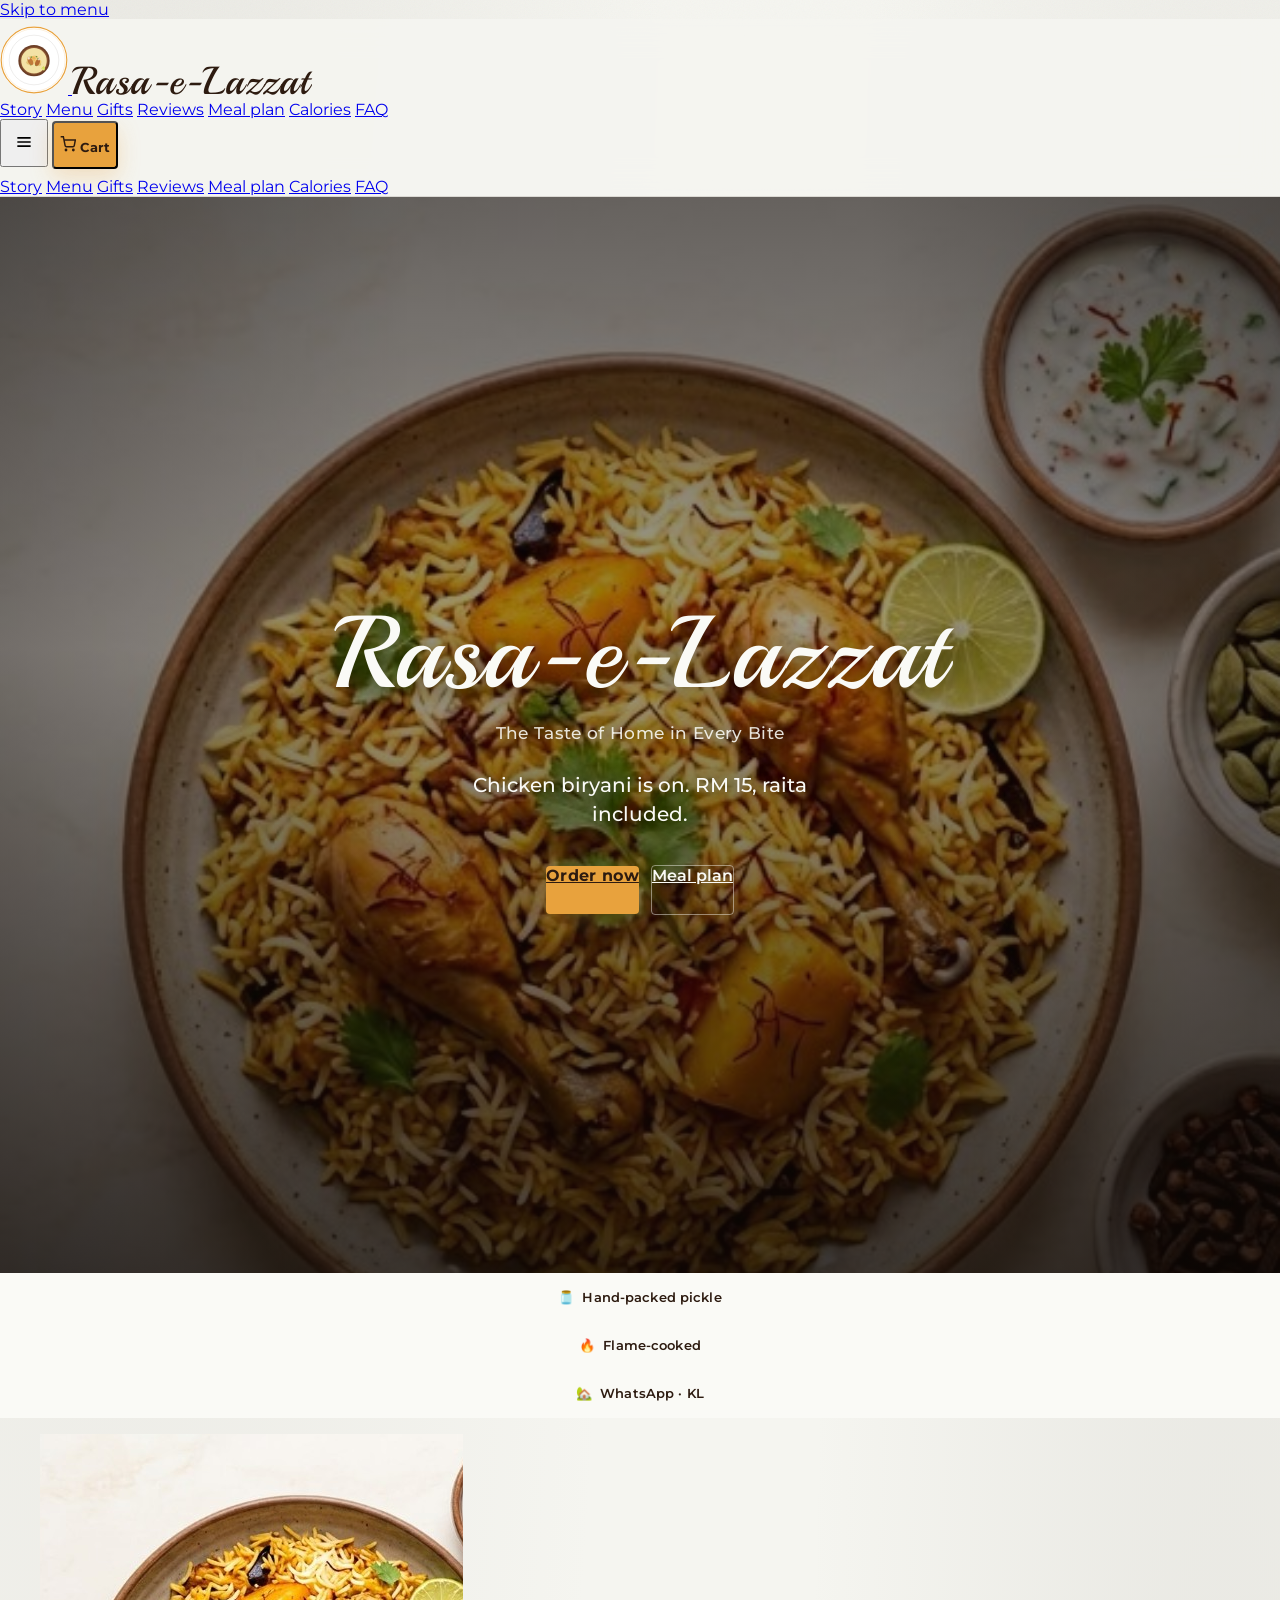
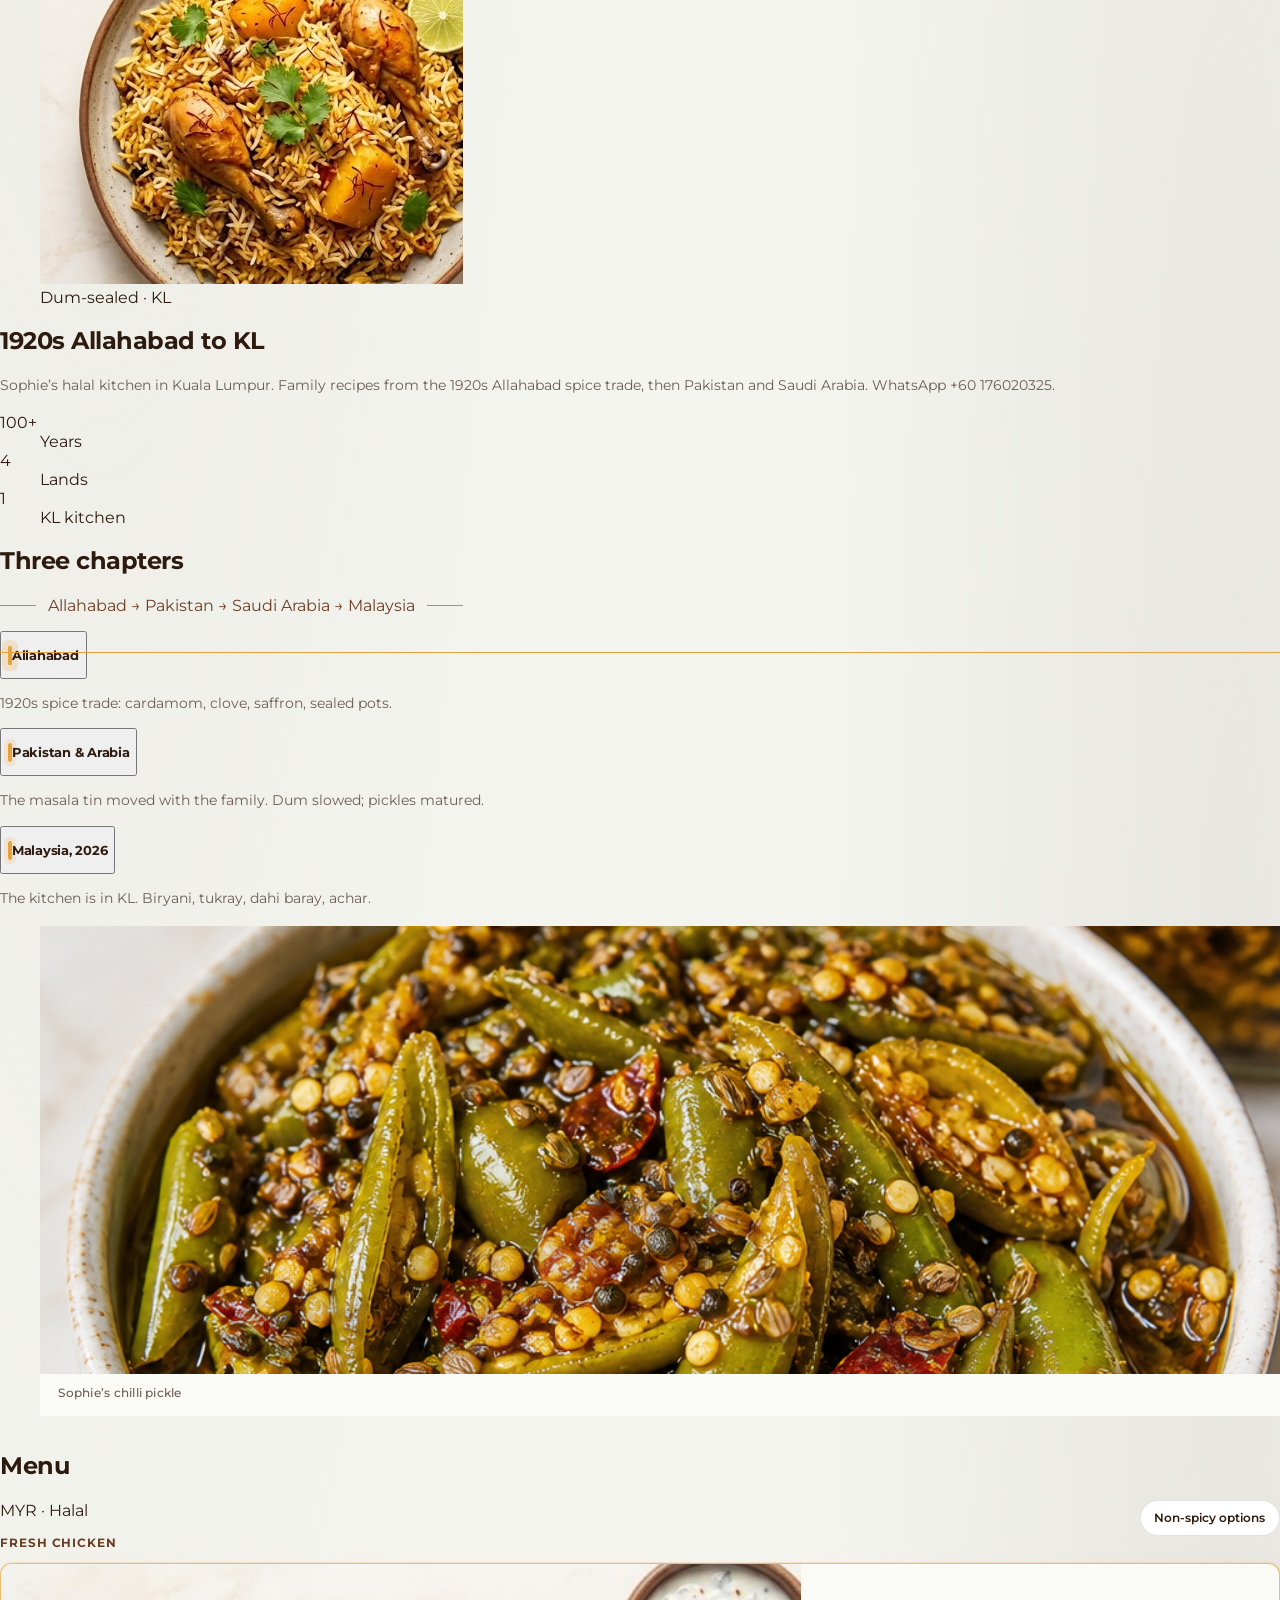
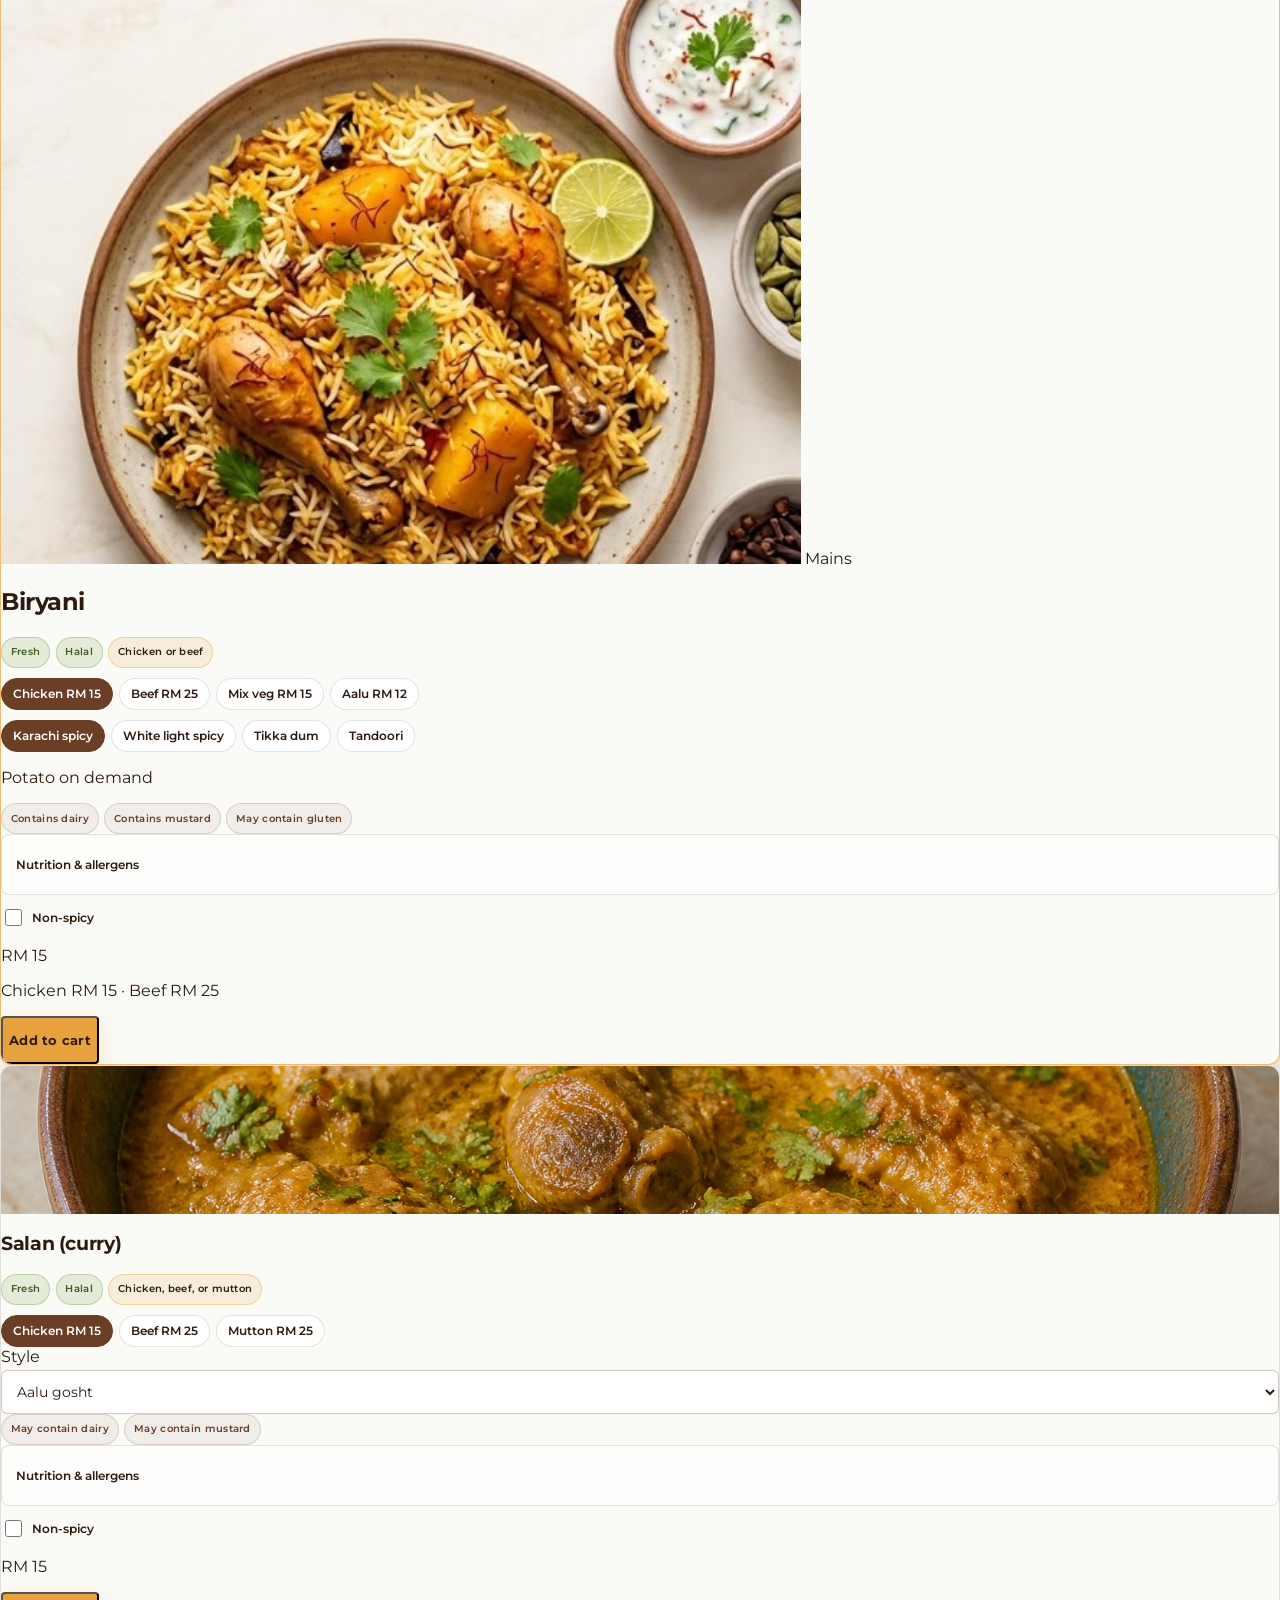
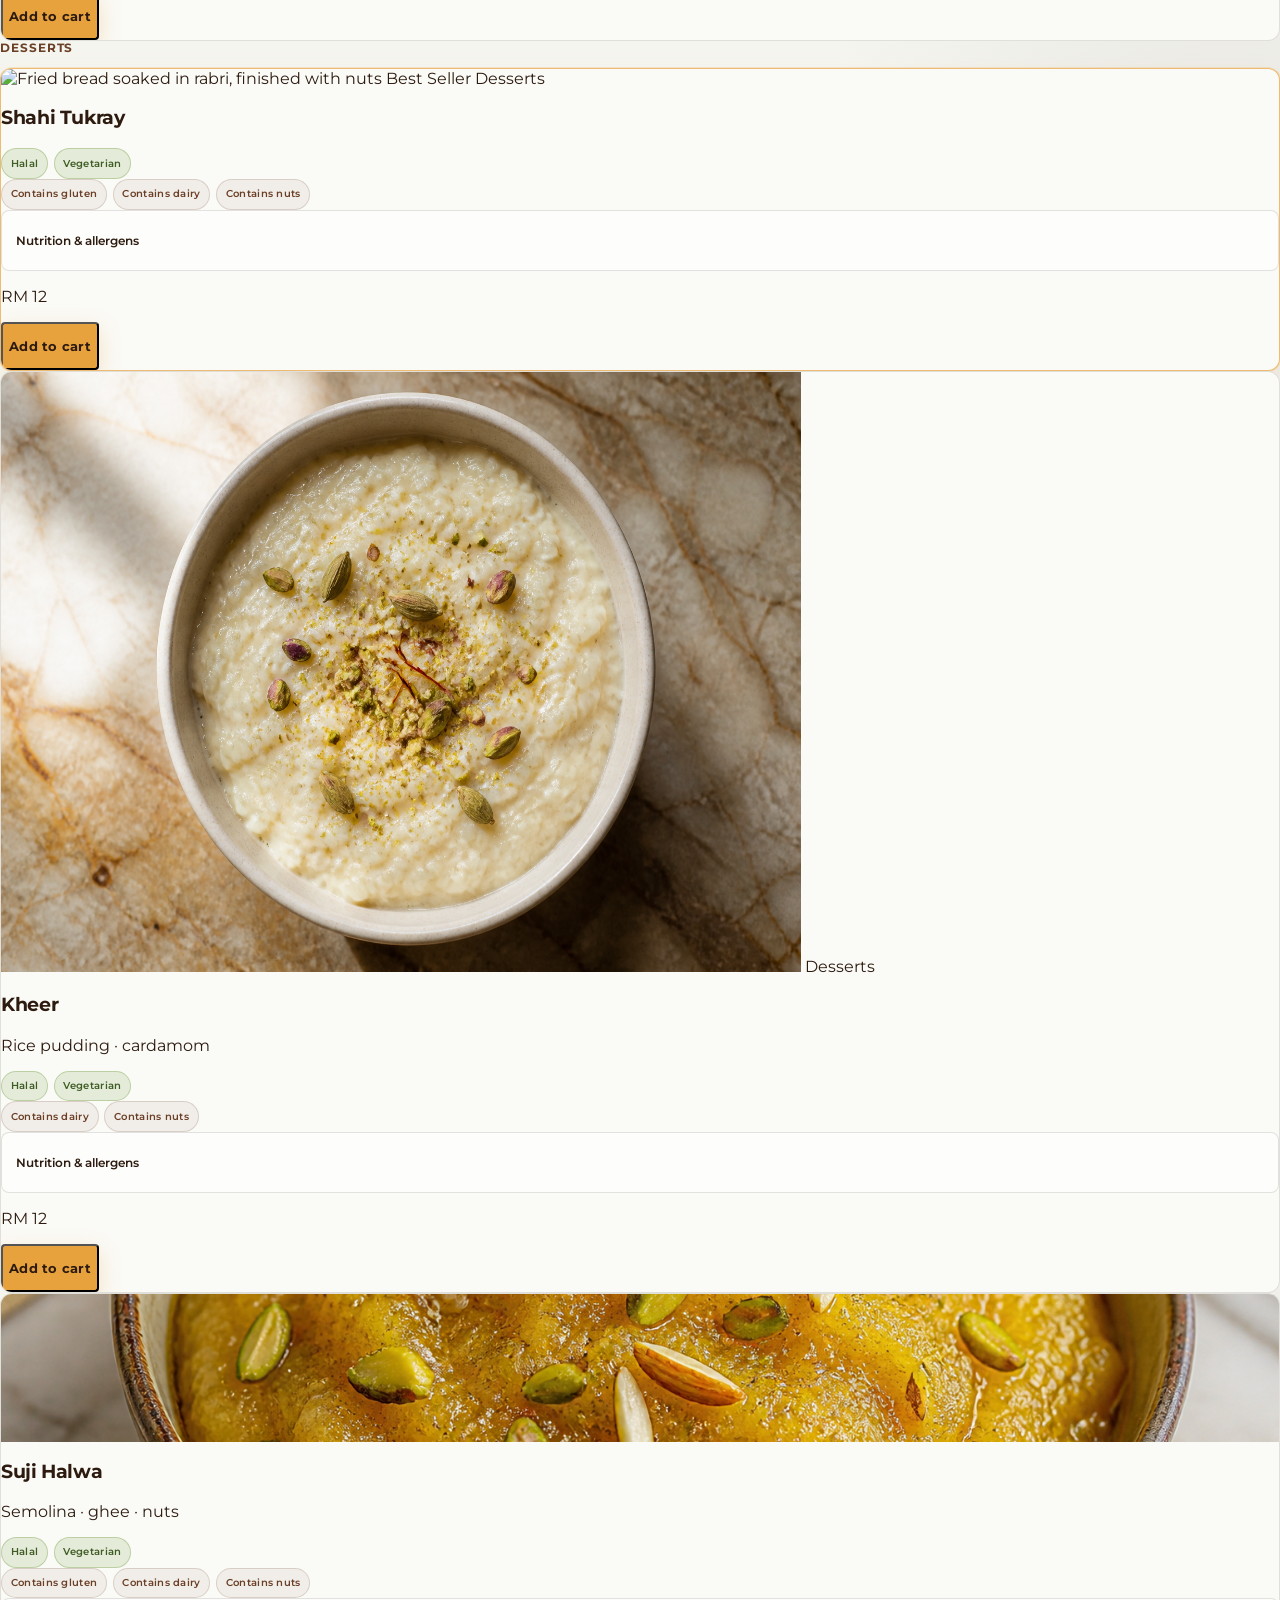
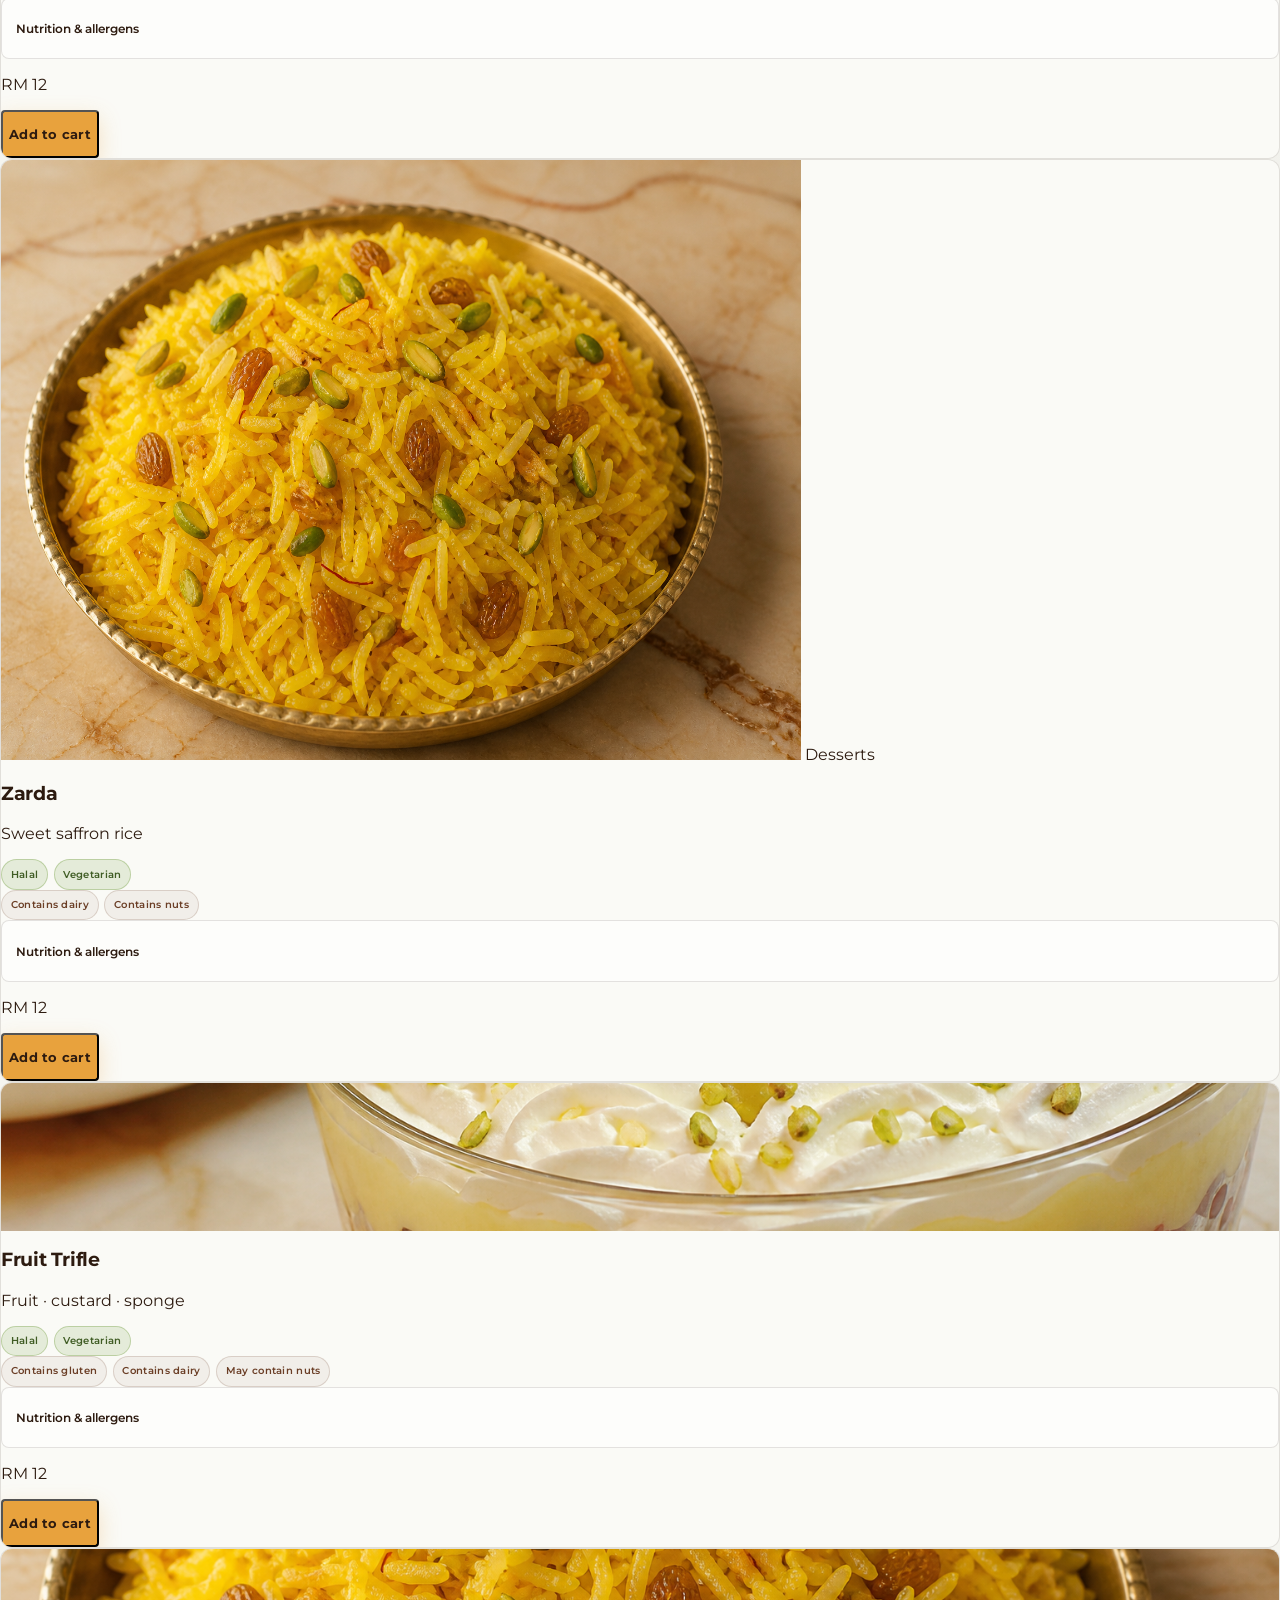
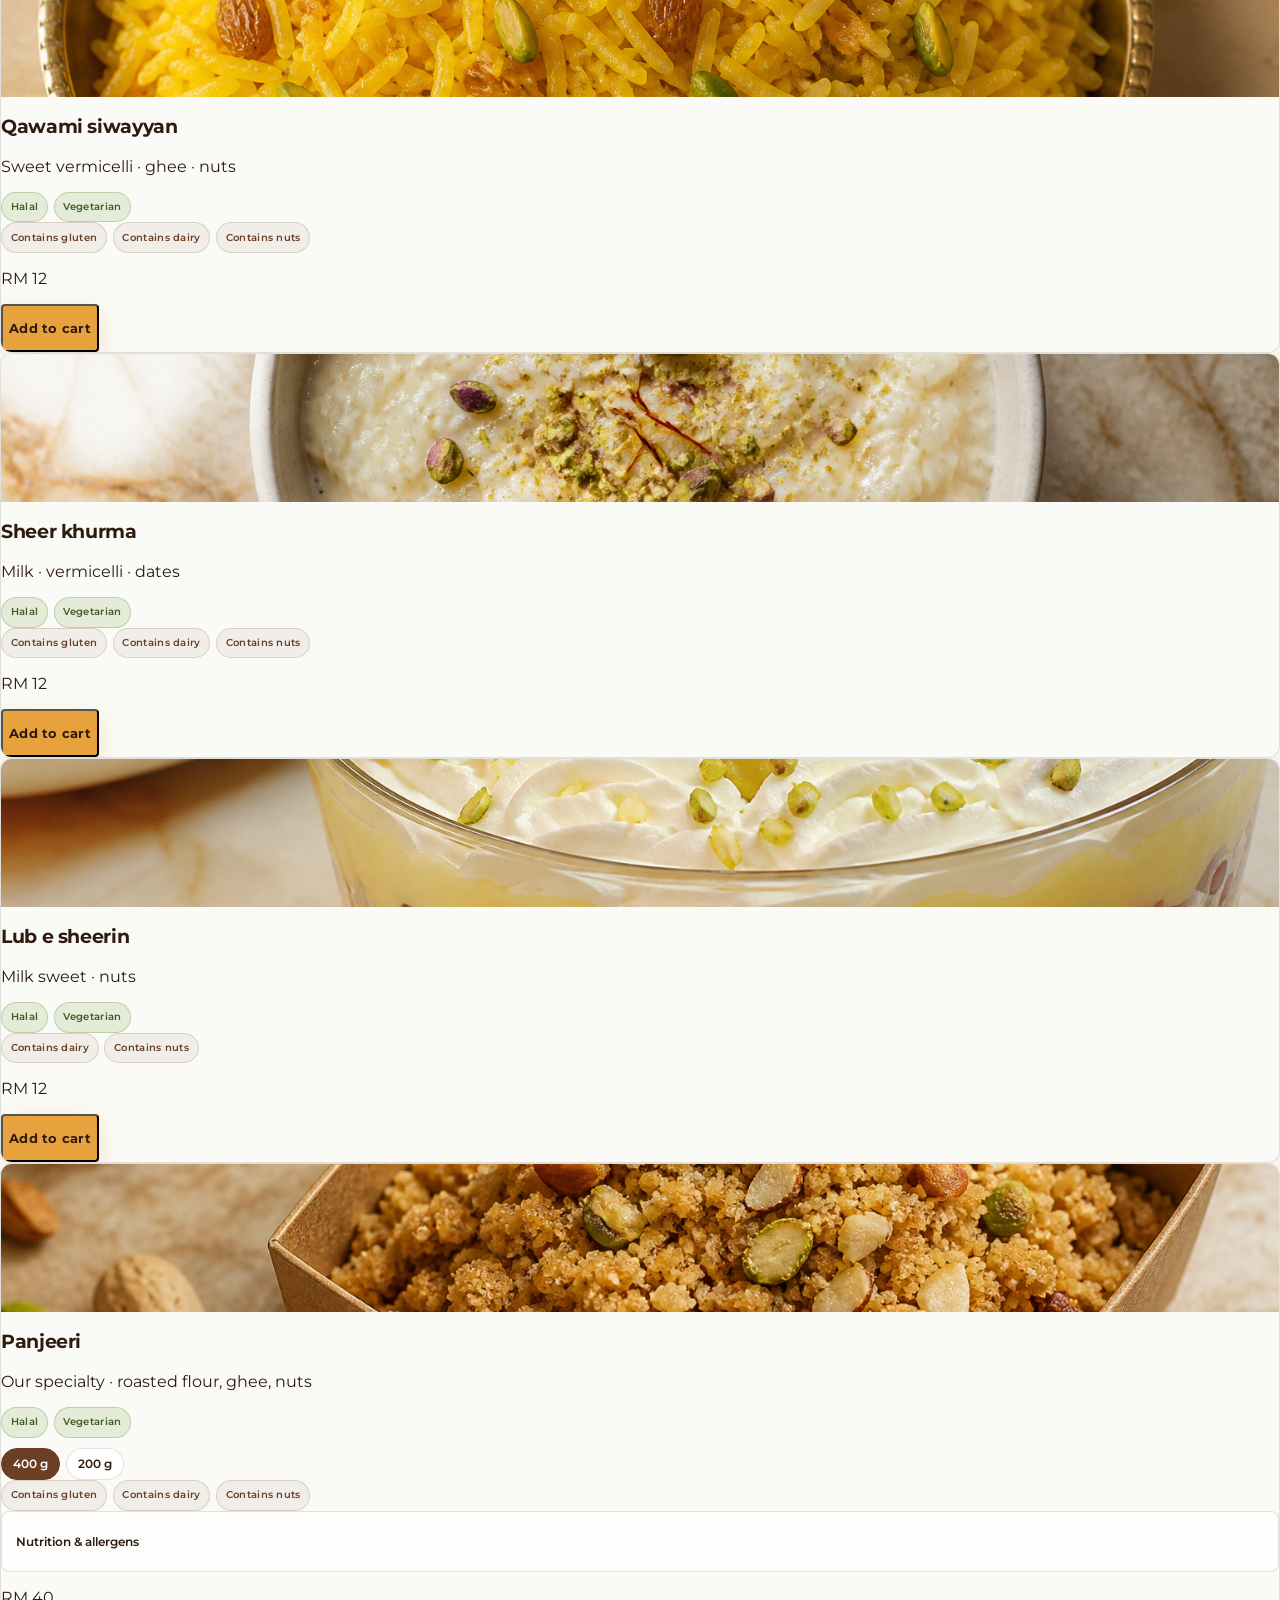
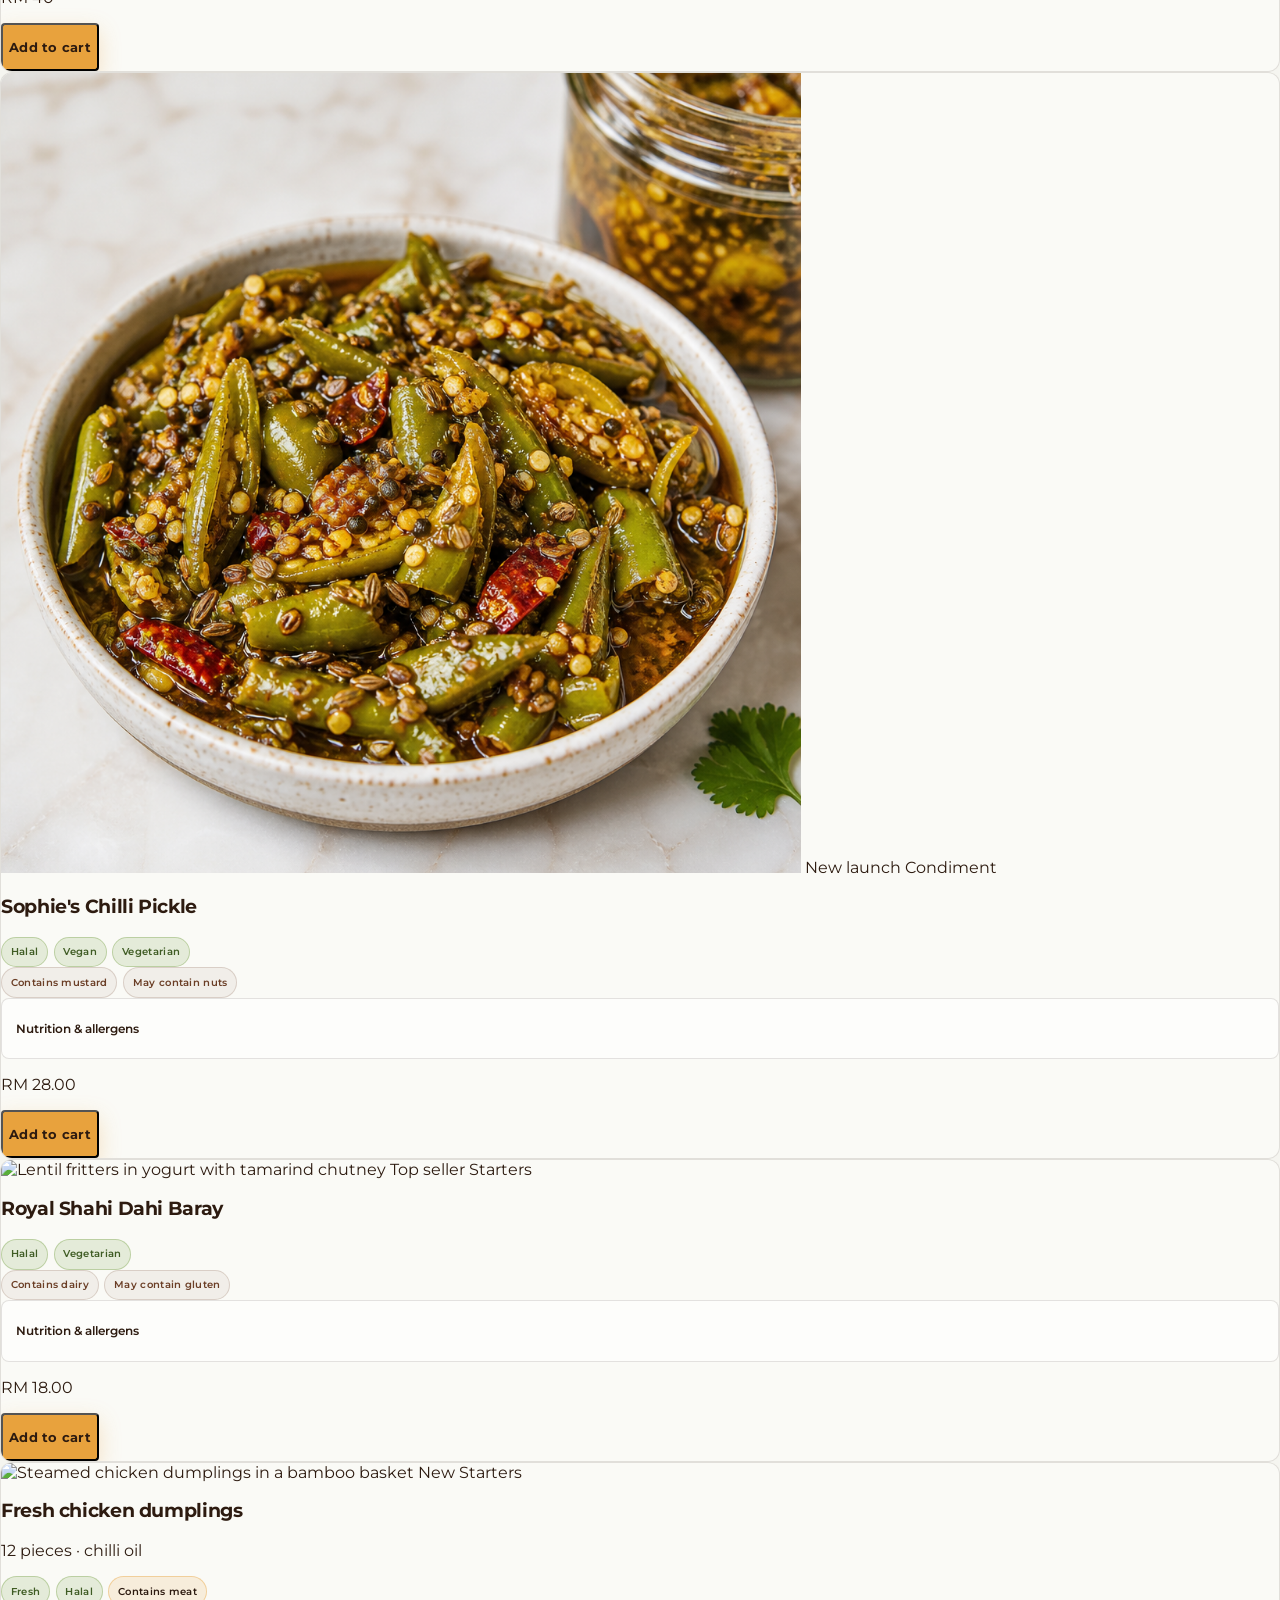
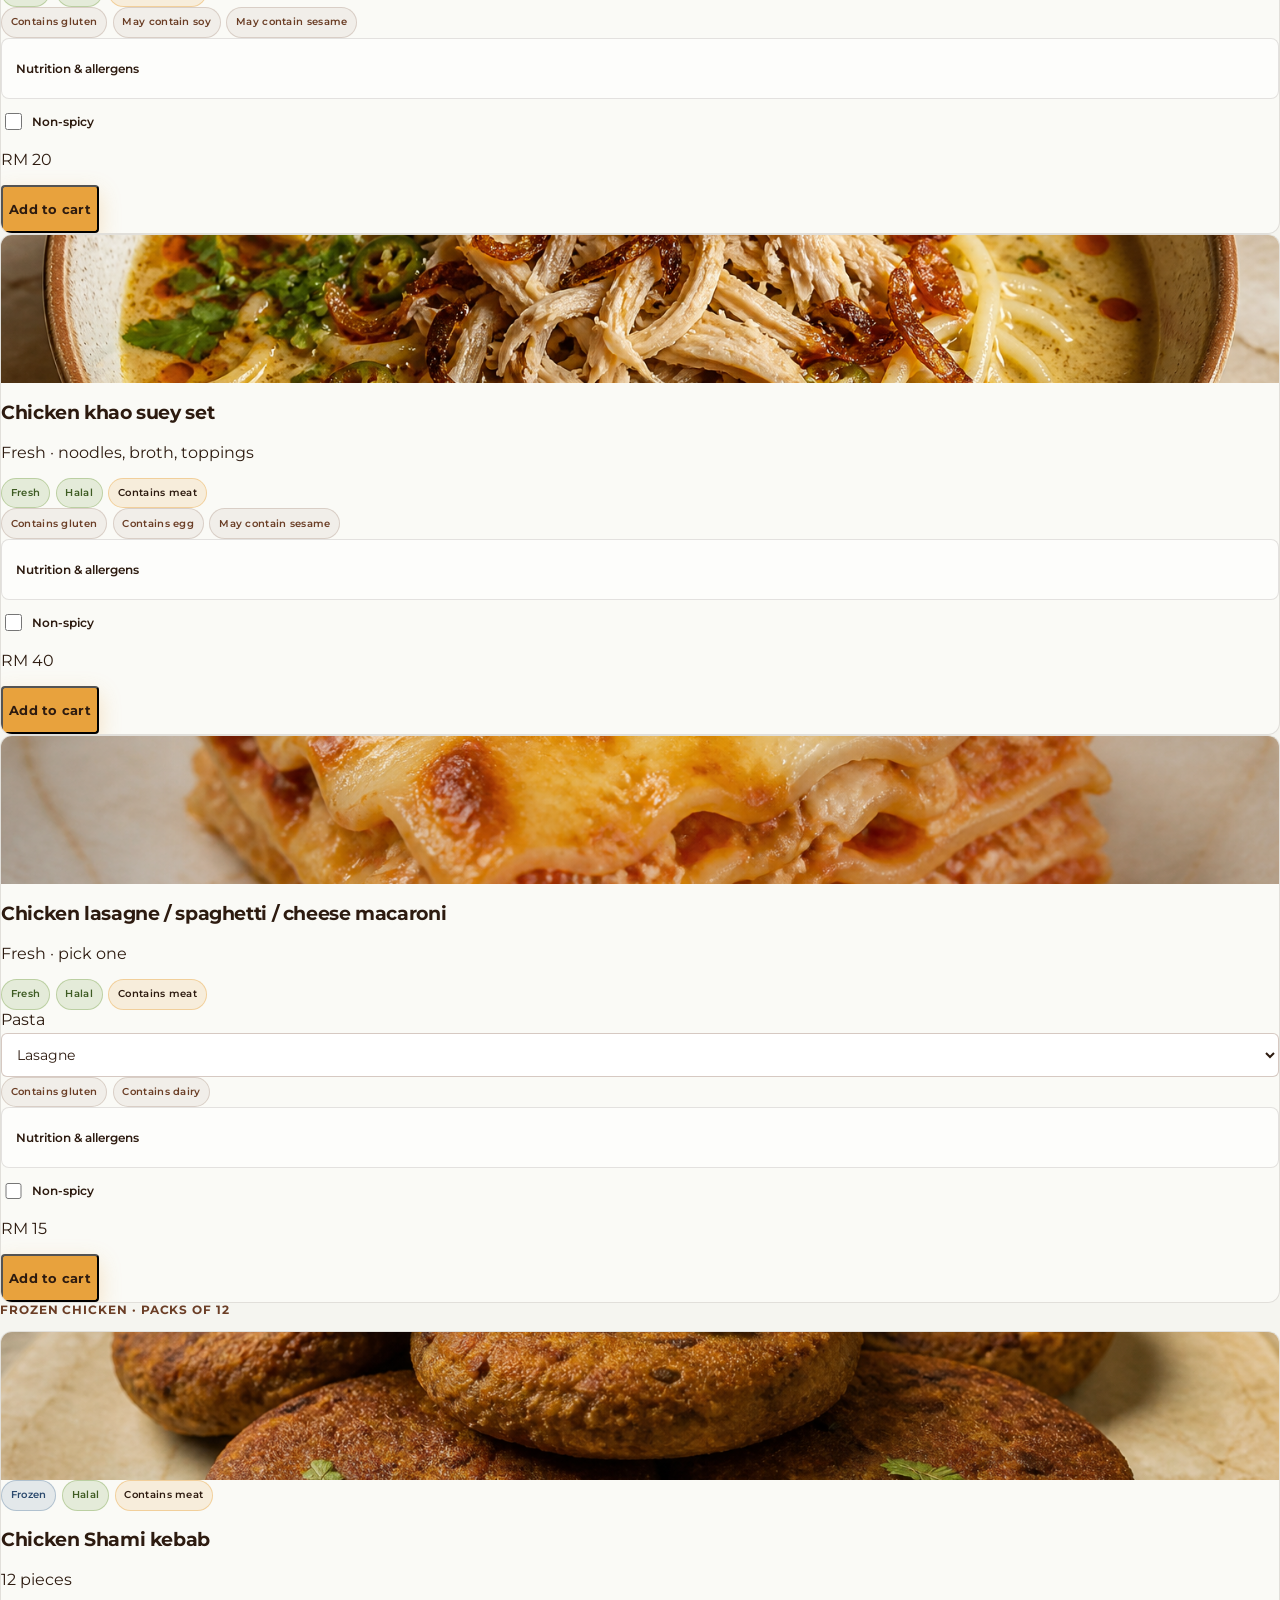
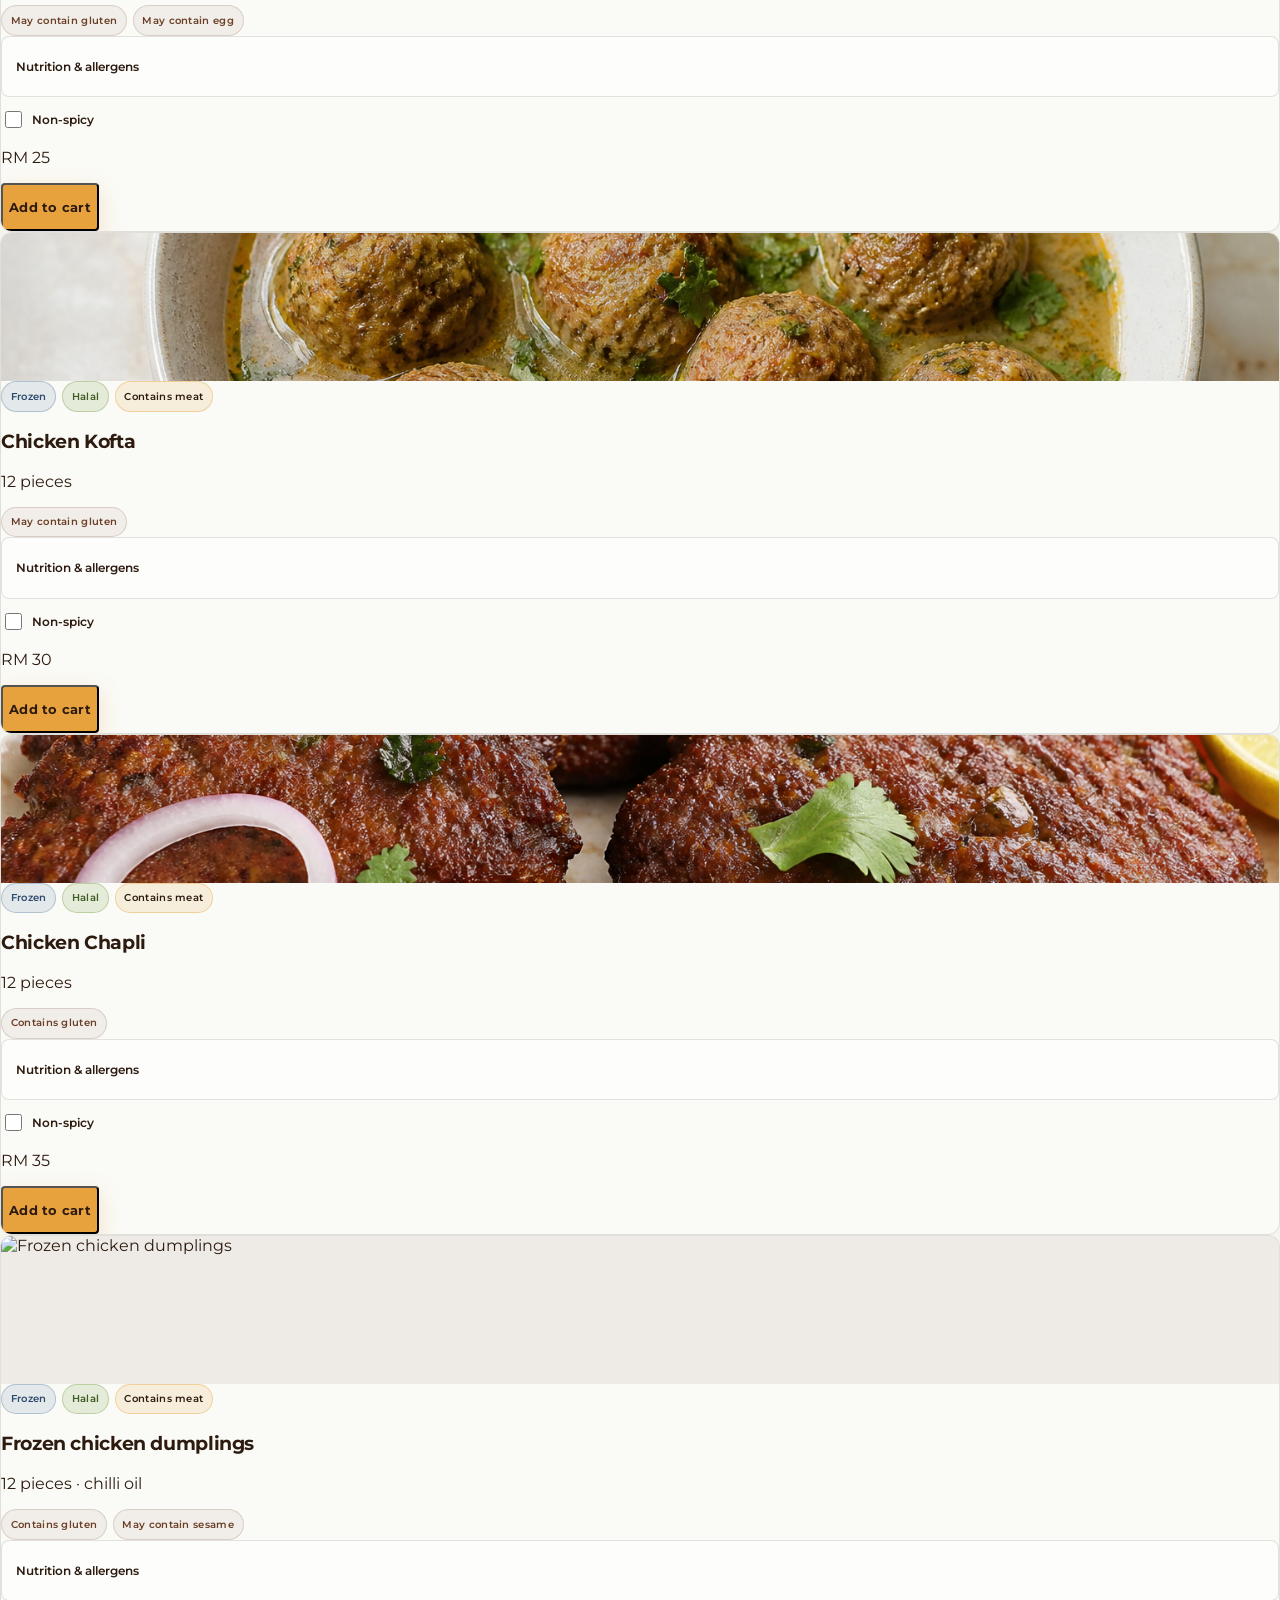
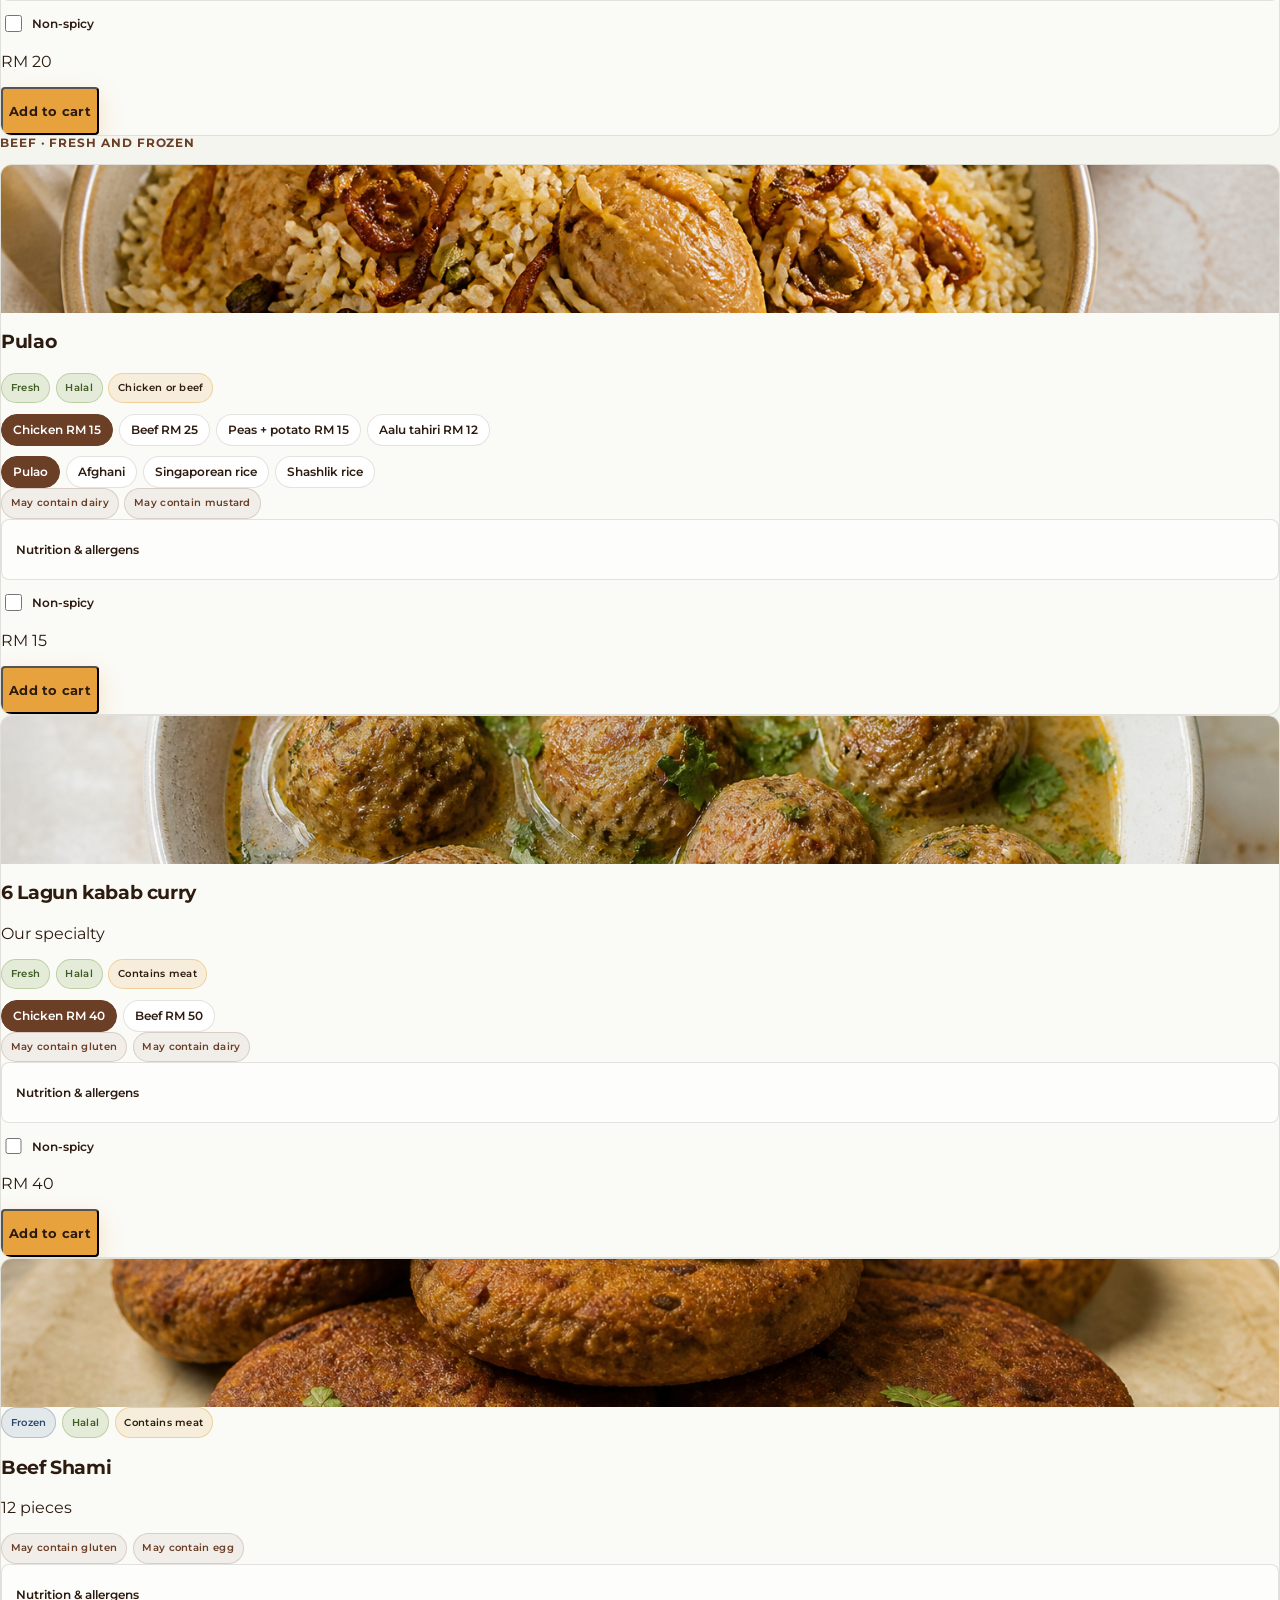
==== commit 9d033814: "Remove biryani RM 32 promo and sync full menu with latest WhatsApp prices. Co-authored-by: Cursor <c" ====
--- a/index.html
+++ b/index.html
@@ -388,21 +388,7 @@
               "price": "15.00",
               "priceCurrency": "MYR",
               "availability": "https://schema.org/InStock",
-              "url": "https://razzat.vercel.app/#product-biryani",
-              "priceSpecification": [
-                {
-                  "@type": "UnitPriceSpecification",
-                  "priceType": "https://schema.org/ListPrice",
-                  "price": "32.00",
-                  "priceCurrency": "MYR"
-                },
-                {
-                  "@type": "UnitPriceSpecification",
-                  "priceType": "https://schema.org/SalePrice",
-                  "price": "15.00",
-                  "priceCurrency": "MYR"
-                }
-              ]
+              "url": "https://razzat.vercel.app/#product-biryani"
             }
           },
           {
@@ -465,7 +451,7 @@
             ],
             "offers": {
               "@type": "Offer",
-              "price": "16.00",
+              "price": "12.00",
               "priceCurrency": "MYR",
               "availability": "https://schema.org/InStock",
               "url": "https://razzat.vercel.app/#product-shahi-tukray"
@@ -498,7 +484,7 @@
             "@type": "Product",
             "@id": "https://razzat.vercel.app/#kheer",
             "name": "Kheer",
-            "description": "Rice pudding with cardamom and nuts. Halal, vegetarian, not vegan. Allergens: dairy, nuts. About 320 kcal per bowl. RM 14.",
+            "description": "Rice pudding with cardamom and nuts. Halal, vegetarian, not vegan. Allergens: dairy, nuts. About 320 kcal per bowl. RM 12.",
             "image": "https://razzat.vercel.app/assets/dessert-kheer.png",
             "category": "Dessert",
             "brand": { "@id": "https://razzat.vercel.app/#brand" },
@@ -509,7 +495,7 @@
             ],
             "offers": {
               "@type": "Offer",
-              "price": "14.00",
+              "price": "12.00",
               "priceCurrency": "MYR",
               "availability": "https://schema.org/InStock",
               "url": "https://razzat.vercel.app/#product-kheer"
@@ -519,7 +505,7 @@
             "@type": "Product",
             "@id": "https://razzat.vercel.app/#zarda",
             "name": "Zarda",
-            "description": "Sweet saffron rice. Halal, vegetarian. Allergens: nuts; dairy if ghee. About 380 kcal per portion. RM 14.",
+            "description": "Sweet saffron rice. Halal, vegetarian. Allergens: nuts; dairy if ghee. About 380 kcal per portion. RM 12.",
             "image": "https://razzat.vercel.app/assets/dessert-zarda.png",
             "category": "Dessert",
             "brand": { "@id": "https://razzat.vercel.app/#brand" },
@@ -530,7 +516,7 @@
             ],
             "offers": {
               "@type": "Offer",
-              "price": "14.00",
+              "price": "12.00",
               "priceCurrency": "MYR",
               "availability": "https://schema.org/InStock",
               "url": "https://razzat.vercel.app/#product-zarda"
@@ -723,11 +709,11 @@
             "@type": "Product",
             "@id": "https://razzat.vercel.app/#beef-biryani",
             "name": "Fresh Beef Biryani / Pulao",
-            "description": "Fresh beef biryani or pulao. Halal. RM 20. Non-spicy on request, no extra charge.",
+            "description": "Fresh beef biryani or pulao. Halal. RM 25. Non-spicy on request, no extra charge.",
             "image": "https://razzat.vercel.app/assets/menu/beef-biryani.png",
             "category": "Fresh",
             "brand": { "@id": "https://razzat.vercel.app/#brand" },
-            "offers": { "@type": "Offer", "price": "20.00", "priceCurrency": "MYR", "availability": "https://schema.org/InStock", "url": "https://razzat.vercel.app/#product-beef-biryani" }
+            "offers": { "@type": "Offer", "price": "25.00", "priceCurrency": "MYR", "availability": "https://schema.org/InStock", "url": "https://razzat.vercel.app/#product-beef-biryani" }
           },
           {
             "@type": "Product",
@@ -743,21 +729,21 @@
             "@type": "Product",
             "@id": "https://razzat.vercel.app/#suji-halwa",
             "name": "Suji Halwa",
-            "description": "Semolina halwa with ghee and nuts. Halal, vegetarian. RM 14. Allergens: gluten, dairy, nuts.",
+            "description": "Semolina halwa with ghee and nuts. Halal, vegetarian. RM 12. Allergens: gluten, dairy, nuts.",
             "image": "https://razzat.vercel.app/assets/menu/suji-halwa.png",
             "category": "Dessert",
             "brand": { "@id": "https://razzat.vercel.app/#brand" },
-            "offers": { "@type": "Offer", "price": "14.00", "priceCurrency": "MYR", "availability": "https://schema.org/InStock", "url": "https://razzat.vercel.app/#product-suji-halwa" }
+            "offers": { "@type": "Offer", "price": "12.00", "priceCurrency": "MYR", "availability": "https://schema.org/InStock", "url": "https://razzat.vercel.app/#product-suji-halwa" }
           },
           {
             "@type": "Product",
             "@id": "https://razzat.vercel.app/#fruit-trifle",
             "name": "Fruit Trifle",
-            "description": "Layered fruit trifle with custard and sponge. Halal, vegetarian. RM 16. Allergens: gluten, dairy; possible nuts.",
+            "description": "Layered fruit trifle with custard and sponge. Halal, vegetarian. RM 12. Allergens: gluten, dairy; possible nuts.",
             "image": "https://razzat.vercel.app/assets/menu/fruit-trifle.png",
             "category": "Dessert",
             "brand": { "@id": "https://razzat.vercel.app/#brand" },
-            "offers": { "@type": "Offer", "price": "16.00", "priceCurrency": "MYR", "availability": "https://schema.org/InStock", "url": "https://razzat.vercel.app/#product-fruit-trifle" }
+            "offers": { "@type": "Offer", "price": "12.00", "priceCurrency": "MYR", "availability": "https://schema.org/InStock", "url": "https://razzat.vercel.app/#product-fruit-trifle" }
           },
           {
             "@type": "MenuItem",
@@ -788,7 +774,7 @@
             "nutrition": { "@id": "https://razzat.vercel.app/#tukray-nutrition" },
             "offers": {
               "@type": "Offer",
-              "price": "16.00",
+              "price": "12.00",
               "priceCurrency": "MYR",
               "availability": "https://schema.org/InStock"
             }
@@ -848,7 +834,7 @@
             "nutrition": { "@id": "https://razzat.vercel.app/#kheer-nutrition" },
             "offers": {
               "@type": "Offer",
-              "price": "14.00",
+              "price": "12.00",
               "priceCurrency": "MYR",
               "availability": "https://schema.org/InStock"
             }
@@ -862,7 +848,7 @@
             "nutrition": { "@id": "https://razzat.vercel.app/#zarda-nutrition" },
             "offers": {
               "@type": "Offer",
-              "price": "14.00",
+              "price": "12.00",
               "priceCurrency": "MYR",
               "availability": "https://schema.org/InStock"
             }
@@ -887,7 +873,7 @@
             "suitableForDiet": ["https://schema.org/HalalDiet", "https://schema.org/VegetarianDiet"],
             "offers": {
               "@type": "Offer",
-              "price": "14.00",
+              "price": "12.00",
               "priceCurrency": "MYR",
               "availability": "https://schema.org/InStock"
             }
@@ -900,7 +886,7 @@
             "suitableForDiet": ["https://schema.org/HalalDiet", "https://schema.org/VegetarianDiet"],
             "offers": {
               "@type": "Offer",
-              "price": "16.00",
+              "price": "12.00",
               "priceCurrency": "MYR",
               "availability": "https://schema.org/InStock"
             }
@@ -1054,7 +1040,7 @@
                 "name": "Is Authentic Chicken Biryani available now?",
                 "acceptedAnswer": {
                   "@type": "Answer",
-                  "text": "Yes. Rasa-e-Lazzat authentic chicken biryani is RM 15 (was RM 32) with complimentary yogurt raita. Homemade dum, saffron. Halal. WhatsApp +60 176020325."
+                  "text": "Yes. Rasa-e-Lazzat authentic chicken biryani is RM 15 with complimentary yogurt raita. Homemade dum, saffron. Halal. WhatsApp +60 176020325."
                 }
               },
               {
@@ -1086,7 +1072,7 @@
                 "name": "What are the top sellers and prices?",
                 "acceptedAnswer": {
                   "@type": "Answer",
-                  "text": "Authentic Chicken Biryani RM 15 (was RM 32, raita complimentary). Fresh dumplings RM 20. Weekly meal RM 100. Panjeeri 400 g RM 40 / 200 g RM 20. Shahi Tukray RM 16. Suji Halwa RM 14. Fruit Trifle RM 16. Royal Shahi Dahi Baray RM 18. Sophie's Chilli Pickle RM 28. All prices Malaysian Ringgit."
+                  "text": "Authentic Chicken Biryani RM 15 (raita complimentary). Beef biryani RM 25. Fresh dumplings RM 20. Weekly meal RM 100. Vegetarian weekly RM 80. Panjeeri 400 g RM 40 / 200 g RM 20. Desserts RM 12. Royal Shahi Dahi Baray RM 18. Sophie's Chilli Pickle RM 28. All prices Malaysian Ringgit."
                 }
               },
               {
@@ -1118,7 +1104,7 @@
                 "name": "Do you offer a weekly meal plan?",
                 "acceptedAnswer": {
                   "@type": "Answer",
-                  "text": "Yes. Weekly meal RM 100 — six homemade dishes, no bread. Pick variants on the card. Nutrition (kcal, macros in grams, ingredients) is under Nutrition & allergens, per selected dish. A calorie calculator at #calculator compares the six dishes to your daily target. Tick All non-spicy for the week. WhatsApp +60 176020325."
+                  "text": "Yes. Weekly meal RM 100 — six homemade dishes, no bread. Vegetarian weekly RM 80 — vegetable biryani, bhindi piyaz, daal tadka, aalu mator, dahi phulki, zeera rice. Pick variants on the mixed box. Nutrition is under Nutrition & allergens. A calorie calculator at #calculator compares the six dishes to your daily target. Tick All non-spicy for the week. WhatsApp +60 176020325."
                 }
               },
               {
@@ -1344,19 +1330,26 @@
                 width="800"
                 height="600"
               />
-              <span class="absolute left-4 top-4 rounded bg-saffron px-2 py-1 text-[0.62rem] font-bold text-cocoa">Promo · Save RM 17</span>
               <span class="absolute bottom-4 left-4 text-[0.68rem] font-medium text-cream">Mains</span>
             </div>
             <div class="flex flex-1 flex-col p-5">
-              <h2 class="section-title text-xl">Authentic chicken biryani in KL</h2>
+              <h2 class="section-title text-xl">Biryani</h2>
               <div class="diet-chips mt-3" aria-label="Diet">
                 <span class="chip chip-fresh">Fresh</span>
                 <span class="chip chip-diet">Halal</span>
-                <span class="chip chip-meat">Contains meat</span>
-              </div>
-              <div class="opt-chips" data-variant-group role="radiogroup" aria-label="Rice">
-                <button type="button" class="opt-chip is-on tap" data-variant="biryani" data-add-id="biryani" data-variant-label="Authentic Chicken Biryani" data-img="assets/rasa-biryani.png" data-img-alt="Authentic chicken dum biryani, Rasa-e-Lazzat" aria-pressed="true">Biryani</button>
-                <button type="button" class="opt-chip tap" data-variant="pulao" data-add-id="pulao" data-variant-label="Chicken Pulao" data-img="assets/menu/pulao.png" data-img-alt="Chicken pulao" aria-pressed="false">Pulao</button>
+                <span class="chip chip-meat">Chicken or beef</span>
+              </div>
+              <div class="opt-chips" data-variant-group data-kind-group role="radiogroup" aria-label="Kind">
+                <button type="button" class="opt-chip is-on tap" data-variant="chicken" data-protein="chicken" data-add-id="biryani" data-variant-label="Chicken biryani" data-price="RM 15" data-note="Includes free raita" data-img="assets/rasa-biryani.png" data-img-alt="Authentic chicken dum biryani, Rasa-e-Lazzat" aria-pressed="true">Chicken RM 15</button>
+                <button type="button" class="opt-chip tap" data-variant="beef" data-protein="beef" data-add-id="beef-biryani" data-variant-label="Beef biryani" data-price="RM 25" data-note="Includes free raita" data-img="assets/menu/beef-biryani.png" data-img-alt="Fresh beef biryani" aria-pressed="false">Beef RM 25</button>
+                <button type="button" class="opt-chip tap" data-variant="veg" data-skip-style="1" data-add-id="veg-biryani" data-variant-label="Mix vegetable dum biryani" data-price="RM 15" data-img="assets/rasa-biryani.png" data-img-alt="Mix vegetable dum biryani" aria-pressed="false">Mix veg RM 15</button>
+                <button type="button" class="opt-chip tap" data-variant="aloo" data-skip-style="1" data-add-id="aloo-biryani" data-variant-label="Aalu biryani" data-price="RM 12" data-img="assets/rasa-biryani.png" data-img-alt="Aalu biryani" aria-pressed="false">Aalu RM 12</button>
+              </div>
+              <div class="opt-chips" data-variant-group data-style-group role="radiogroup" aria-label="Biryani style">
+                <button type="button" class="opt-chip is-on tap" data-variant="karachi" data-variant-label="Karachi spicy biryani" data-note="Potato on demand" aria-pressed="true">Karachi spicy</button>
+                <button type="button" class="opt-chip tap" data-variant="white" data-variant-label="White light spicy biryani" aria-pressed="false">White light spicy</button>
+                <button type="button" class="opt-chip tap" data-variant="tikka" data-variant-label="Tikka dum biryani" aria-pressed="false">Tikka dum</button>
+                <button type="button" class="opt-chip tap" data-variant="tandoori" data-variant-label="Tandoori biryani" aria-pressed="false">Tandoori</button>
               </div>
               <p class="mt-1 text-[0.68rem] font-medium text-earth" data-variant-note>Includes free raita</p>
               <div class="allergen-chips mt-2" aria-label="Allergens">
@@ -1371,9 +1364,9 @@
                 </summary>
                 <div class="nutrition-body">
                   <h4>Ingredients</h4>
-                  <p>Basmati rice, chicken, potato, onion, tomato, ginger, garlic, green chilli, coriander, mint, lime, saffron, whole spices (cardamom, clove, cinnamon, bay), cooking oil. Raita: yogurt, salt, roasted cumin.</p>
+                  <p>Basmati rice, chicken or beef (or vegetables), potato on demand for Karachi spicy, onion, tomato, ginger, garlic, green chilli, coriander, mint, lime, saffron, whole spices, cooking oil. Raita with meat plates: yogurt, salt, roasted cumin.</p>
                   <h4>Per plate</h4>
-                  <p class="kcal-line"><strong>750 kcal</strong> <span>+ ~70 kcal raita</span></p>
+                  <p class="kcal-line"><strong>750 kcal</strong> <span>+ ~70 kcal raita (meat plates)</span></p>
                   <dl class="macro-grid">
                     <div class="macro-cell"><dt>Protein</dt><dd>38 g</dd></div>
                     <div class="macro-cell"><dt>Carbs</dt><dd>80 g</dd></div>
@@ -1381,7 +1374,7 @@
                     <div class="macro-cell"><dt>Fibre</dt><dd>4 g</dd></div>
                   </dl>
                   <h4>Allergens</h4>
-                  <p>Milk in the raita. Mustard. May contain gluten. Contains chicken.</p>
+                  <p>Milk in the raita. Mustard. May contain gluten. Meat plates contain chicken or beef.</p>
                   <p class="nutrition-note">Approximate; home-style portions vary.</p>
                 </div>
               </details>
@@ -1391,11 +1384,8 @@
               </label>
               <div class="mt-5 flex items-end justify-between gap-3 border-t border-earth/10 pt-4">
                 <div>
-                  <p class="flex flex-wrap items-baseline gap-x-2">
-                    <span class="price-was">RM 32</span>
-                    <span class="text-2xl font-bold text-earth">RM 15</span>
-                  </p>
-                  <p class="mt-0.5 text-[0.68rem] font-medium text-earth">Includes free raita</p>
+                  <p class="text-2xl font-bold text-earth" data-card-price>RM 15</p>
+                  <p class="mt-0.5 text-[0.68rem] font-medium text-earth">Chicken RM 15 · Beef RM 25</p>
                 </div>
                 <button data-add="biryani" class="btn-gold tap px-4 text-sm">Add to cart</button>
               </div>
@@ -1414,15 +1404,36 @@
               />
             </div>
             <div class="flex flex-1 flex-col p-5">
-              <h3 class="section-title text-xl">Chicken Salan / Karhai</h3>
+              <h3 class="section-title text-xl">Salan (curry)</h3>
               <div class="diet-chips mt-3" aria-label="Diet">
                 <span class="chip chip-fresh">Fresh</span>
                 <span class="chip chip-diet">Halal</span>
-                <span class="chip chip-meat">Contains meat</span>
-              </div>
-              <div class="opt-chips" data-variant-group role="radiogroup" aria-label="Style">
-                <button type="button" class="opt-chip is-on tap" data-variant="salan" data-add-id="chicken-salan" data-variant-label="Chicken Salan" data-img="assets/menu/chicken-salan.png" data-img-alt="Chicken salan in gravy, with visible chicken pieces" aria-pressed="true">Salan</button>
-                <button type="button" class="opt-chip tap" data-variant="karhai" data-add-id="chicken-karhai" data-variant-label="Chicken Karhai" data-img="assets/menu/karhai.png" data-img-alt="Chicken karhai in a wok gravy" aria-pressed="false">Karhai</button>
+                <span class="chip chip-meat">Chicken, beef, or mutton</span>
+              </div>
+              <div class="opt-chips" data-variant-group data-kind-group role="radiogroup" aria-label="Meat">
+                <button type="button" class="opt-chip is-on tap" data-variant="chicken" data-protein="chicken" data-add-id="chicken-salan" data-variant-label="Chicken curry" data-price="RM 15" data-img="assets/menu/chicken-salan.png" data-img-alt="Chicken salan in gravy" aria-pressed="true">Chicken RM 15</button>
+                <button type="button" class="opt-chip tap" data-variant="beef" data-protein="beef" data-add-id="beef-salan" data-variant-label="Beef curry" data-price="RM 25" data-img="assets/menu/beef-salan.png" data-img-alt="Fresh beef salan" aria-pressed="false">Beef RM 25</button>
+                <button type="button" class="opt-chip tap" data-variant="mutton" data-protein="mutton" data-add-id="mutton-salan" data-variant-label="Mutton curry" data-price="RM 25" data-img="assets/menu/beef-salan.png" data-img-alt="Mutton salan" aria-pressed="false">Mutton RM 25</button>
+              </div>
+              <div data-style-group>
+                <label class="mt-3 block text-xs font-semibold uppercase tracking-wide text-earth">
+                  Style
+                  <select class="gift-occasion" data-variant-select aria-label="Curry style">
+                    <option value="aalu-gosht" data-variant-label="Aalu gosht" selected>Aalu gosht</option>
+                    <option value="achar-gosht" data-variant-label="Achar gosht">Achar gosht</option>
+                    <option value="achari-qeema" data-variant-label="Achari qeema">Achari qeema</option>
+                    <option value="qorma" data-variant-label="Qorma">Qorma</option>
+                    <option value="haleem" data-variant-label="Haleem">Haleem</option>
+                    <option value="nihari" data-protein="chicken,mutton" data-variant-label="Nihari">Nihari (chicken / mutton)</option>
+                    <option value="paye" data-protein="beef,mutton" data-variant-label="Paye">Paye (beef / mutton)</option>
+                    <option value="butter-chicken" data-protein="chicken" data-variant-label="Butter chicken">Butter chicken</option>
+                    <option value="white-handi" data-protein="chicken" data-variant-label="White handi">White handi (chicken)</option>
+                    <option value="koila-karhai" data-variant-label="Koila karhai">Koila karhai</option>
+                    <option value="aloo-qeema" data-variant-label="Aalu qeema">Aalu qeema</option>
+                    <option value="dum-qeema" data-variant-label="Dum qeema">Dum qeema</option>
+                    <option value="koftay" data-variant-label="Koftay gravy">Koftay gravy</option>
+                  </select>
+                </label>
               </div>
               <div class="allergen-chips mt-2" aria-label="Allergens">
                 <span class="chip chip-allergen">May contain dairy</span>
@@ -1435,7 +1446,7 @@
                 </summary>
                 <div class="nutrition-body">
                   <h4>Ingredients</h4>
-                  <p>Halal chicken, onion, tomato, ginger, garlic, spices, oil. Yogurt in salan.</p>
+                  <p>Halal chicken, beef, or mutton; onion, tomato, ginger, garlic, spices, oil. Yogurt in qorma, haleem, and some gravies.</p>
                   <h4>Per portion</h4>
                   <p class="kcal-line"><strong>420 kcal</strong></p>
                   <dl class="macro-grid">
@@ -1445,7 +1456,7 @@
                     <div class="macro-cell"><dt>Fibre</dt><dd>3 g</dd></div>
                   </dl>
                   <h4>Allergens</h4>
-                  <p>May contain milk (salan). Mustard possible in spice mix. Contains chicken.</p>
+                  <p>May contain milk. Mustard possible in spice mix. Contains meat.</p>
                   <p class="nutrition-note">Approximate; home-style portions vary.</p>
                 </div>
               </details>
@@ -1454,7 +1465,7 @@
                 Non-spicy
               </label>
               <div class="mt-5 flex items-center justify-between border-t border-earth/10 pt-4">
-                <p class="text-2xl font-bold text-earth">RM 15</p>
+                <p class="text-2xl font-bold text-earth" data-card-price>RM 15</p>
                 <button data-add="chicken-salan" class="btn-gold tap px-4 text-sm">Add to cart</button>
               </div>
             </div>
@@ -1508,7 +1519,7 @@
                 </div>
               </details>
               <div class="mt-5 flex items-center justify-between border-t border-earth/10 pt-4">
-                <p class="text-2xl font-bold text-earth">RM 16.00</p>
+                <p class="text-2xl font-bold text-earth">RM 12</p>
                 <button data-add="shahi-tukray" class="btn-gold tap px-4 text-sm">Add to cart</button>
               </div>
             </div>
@@ -1559,7 +1570,7 @@
                 </div>
               </details>
               <div class="mt-5 flex items-center justify-between border-t border-earth/10 pt-4">
-                <p class="text-2xl font-bold text-earth">RM 14.00</p>
+                <p class="text-2xl font-bold text-earth">RM 12</p>
                 <button data-add="kheer" class="btn-gold tap px-4 text-sm">Add to cart</button>
               </div>
             </div>
@@ -1600,7 +1611,7 @@
                 </div>
               </details>
               <div class="mt-5 flex items-center justify-between border-t border-earth/10 pt-4">
-                <p class="text-2xl font-bold text-earth">RM 14</p>
+                <p class="text-2xl font-bold text-earth">RM 12</p>
                 <button data-add="suji-halwa" class="btn-gold tap px-4 text-sm">Add to cart</button>
               </div>
             </div>
@@ -1651,7 +1662,7 @@
                 </div>
               </details>
               <div class="mt-5 flex items-center justify-between border-t border-earth/10 pt-4">
-                <p class="text-2xl font-bold text-earth">RM 14.00</p>
+                <p class="text-2xl font-bold text-earth">RM 12</p>
                 <button data-add="zarda" class="btn-gold tap px-4 text-sm">Add to cart</button>
               </div>
             </div>
@@ -1692,8 +1703,76 @@
                 </div>
               </details>
               <div class="mt-5 flex items-center justify-between border-t border-earth/10 pt-4">
-                <p class="text-2xl font-bold text-earth">RM 16</p>
+                <p class="text-2xl font-bold text-earth">RM 12</p>
                 <button data-add="fruit-trifle" class="btn-gold tap px-4 text-sm">Add to cart</button>
+              </div>
+            </div>
+          </article>
+
+          <article class="card-lux card-compact flex flex-col" id="product-qawami-siwayyan">
+            <div class="card-photo">
+              <img src="assets/dessert-zarda.png" alt="Qawami siwayyan sweet vermicelli" width="800" height="500" loading="lazy" />
+            </div>
+            <div class="flex flex-1 flex-col p-4">
+              <h3 class="section-title text-xl">Qawami siwayyan</h3>
+              <p class="mt-1 text-xs font-medium text-earth">Sweet vermicelli · ghee · nuts</p>
+              <div class="diet-chips mt-3" aria-label="Diet">
+                <span class="chip chip-diet">Halal</span>
+                <span class="chip chip-diet">Vegetarian</span>
+              </div>
+              <div class="allergen-chips mt-2" aria-label="Allergens">
+                <span class="chip chip-allergen">Contains gluten</span>
+                <span class="chip chip-allergen">Contains dairy</span>
+                <span class="chip chip-allergen">Contains nuts</span>
+              </div>
+              <div class="mt-5 flex items-center justify-between border-t border-earth/10 pt-4">
+                <p class="text-2xl font-bold text-earth">RM 12</p>
+                <button data-add="qawami-siwayyan" class="btn-gold tap px-4 text-sm">Add to cart</button>
+              </div>
+            </div>
+          </article>
+
+          <article class="card-lux card-compact flex flex-col" id="product-sheer-khurma">
+            <div class="card-photo">
+              <img src="assets/dessert-kheer.png" alt="Sheer khurma with vermicelli and nuts" width="800" height="500" loading="lazy" />
+            </div>
+            <div class="flex flex-1 flex-col p-4">
+              <h3 class="section-title text-xl">Sheer khurma</h3>
+              <p class="mt-1 text-xs font-medium text-earth">Milk · vermicelli · dates</p>
+              <div class="diet-chips mt-3" aria-label="Diet">
+                <span class="chip chip-diet">Halal</span>
+                <span class="chip chip-diet">Vegetarian</span>
+              </div>
+              <div class="allergen-chips mt-2" aria-label="Allergens">
+                <span class="chip chip-allergen">Contains gluten</span>
+                <span class="chip chip-allergen">Contains dairy</span>
+                <span class="chip chip-allergen">Contains nuts</span>
+              </div>
+              <div class="mt-5 flex items-center justify-between border-t border-earth/10 pt-4">
+                <p class="text-2xl font-bold text-earth">RM 12</p>
+                <button data-add="sheer-khurma" class="btn-gold tap px-4 text-sm">Add to cart</button>
+              </div>
+            </div>
+          </article>
+
+          <article class="card-lux card-compact flex flex-col" id="product-lub-e-sheerin">
+            <div class="card-photo">
+              <img src="assets/menu/fruit-trifle.png" alt="Lub e sheerin milk sweet" width="800" height="500" loading="lazy" />
+            </div>
+            <div class="flex flex-1 flex-col p-4">
+              <h3 class="section-title text-xl">Lub e sheerin</h3>
+              <p class="mt-1 text-xs font-medium text-earth">Milk sweet · nuts</p>
+              <div class="diet-chips mt-3" aria-label="Diet">
+                <span class="chip chip-diet">Halal</span>
+                <span class="chip chip-diet">Vegetarian</span>
+              </div>
+              <div class="allergen-chips mt-2" aria-label="Allergens">
+                <span class="chip chip-allergen">Contains dairy</span>
+                <span class="chip chip-allergen">Contains nuts</span>
+              </div>
+              <div class="mt-5 flex items-center justify-between border-t border-earth/10 pt-4">
+                <p class="text-2xl font-bold text-earth">RM 12</p>
+                <button data-add="lub-e-sheerin" class="btn-gold tap px-4 text-sm">Add to cart</button>
               </div>
             </div>
           </article>
@@ -1710,7 +1789,7 @@
             </div>
             <div class="flex flex-1 flex-col p-4">
               <h3 class="section-title text-xl">Panjeeri</h3>
-              <p class="mt-1 text-xs font-medium text-earth">Roasted flour, ghee, nuts</p>
+              <p class="mt-1 text-xs font-medium text-earth">Our specialty · roasted flour, ghee, nuts</p>
               <div class="diet-chips mt-3" aria-label="Diet">
                 <span class="chip chip-diet">Halal</span>
                 <span class="chip chip-diet">Vegetarian</span>
@@ -2176,90 +2255,99 @@
 
           <article class="card-lux card-compact flex flex-col" id="product-beef-biryani">
             <div class="card-photo">
-              <img src="assets/menu/beef-biryani.png" alt="Fresh beef biryani" data-variant-photo width="800" height="500" loading="lazy" />
+              <img src="assets/menu/pulao.png" alt="Chicken pulao" data-variant-photo width="800" height="500" loading="lazy" />
             </div>
             <div class="flex flex-1 flex-col p-4">
-              <h3 class="section-title text-xl">Beef Biryani / Pulao</h3>
+              <h3 class="section-title text-xl">Pulao</h3>
+              <div class="diet-chips mt-3" aria-label="Diet">
+                <span class="chip chip-fresh">Fresh</span>
+                <span class="chip chip-diet">Halal</span>
+                <span class="chip chip-meat">Chicken or beef</span>
+              </div>
+              <div class="opt-chips" data-variant-group data-kind-group role="radiogroup" aria-label="Kind">
+                <button type="button" class="opt-chip is-on tap" data-variant="chicken" data-protein="chicken" data-add-id="pulao" data-variant-label="Chicken pulao" data-price="RM 15" data-img="assets/menu/pulao.png" data-img-alt="Chicken pulao" aria-pressed="true">Chicken RM 15</button>
+                <button type="button" class="opt-chip tap" data-variant="beef" data-protein="beef" data-add-id="beef-pulao" data-variant-label="Beef pulao" data-price="RM 25" data-img="assets/menu/pulao.png" data-img-alt="Beef pulao" aria-pressed="false">Beef RM 25</button>
+                <button type="button" class="opt-chip tap" data-variant="peas" data-skip-style="1" data-add-id="veg-pulao" data-variant-label="Peas and potato pulao" data-price="RM 15" data-img="assets/menu/pulao.png" data-img-alt="Peas and potato pulao" aria-pressed="false">Peas + potato RM 15</button>
+                <button type="button" class="opt-chip tap" data-variant="tahiri" data-skip-style="1" data-add-id="aloo-tahiri" data-variant-label="Aalu tahiri" data-price="RM 12" data-img="assets/menu/pulao.png" data-img-alt="Aalu tahiri" aria-pressed="false">Aalu tahiri RM 12</button>
+              </div>
+              <div class="opt-chips" data-variant-group data-style-group role="radiogroup" aria-label="Pulao style">
+                <button type="button" class="opt-chip is-on tap" data-variant="pulao" data-variant-label="Pulao" aria-pressed="true">Pulao</button>
+                <button type="button" class="opt-chip tap" data-variant="afghani" data-variant-label="Afghani pulao" aria-pressed="false">Afghani</button>
+                <button type="button" class="opt-chip tap" data-variant="singaporean" data-protein="chicken" data-variant-label="Singaporean rice" aria-pressed="false">Singaporean rice</button>
+                <button type="button" class="opt-chip tap" data-variant="shashlik" data-protein="chicken" data-variant-label="Chicken shashlik rice" aria-pressed="false">Shashlik rice</button>
+              </div>
+              <div class="allergen-chips mt-2" aria-label="Allergens">
+                <span class="chip chip-allergen">May contain dairy</span>
+                <span class="chip chip-allergen">May contain mustard</span>
+              </div>
+              <details class="nutrition-panel">
+                <summary class="tap"><span>Nutrition &amp; allergens</span><span class="faq-chevron text-saffron-deep transition-transform" aria-hidden="true">▾</span></summary>
+                <div class="nutrition-body">
+                  <h4>Ingredients</h4>
+                  <p>Basmati rice, chicken or beef (or peas and potato), onion, whole spices, oil. Singaporean rice and shashlik rice are chicken only.</p>
+                  <h4>Per plate</h4>
+                  <p class="kcal-line"><strong>680 kcal</strong></p>
+                  <dl class="macro-grid">
+                    <div class="macro-cell"><dt>Protein</dt><dd>34 g</dd></div>
+                    <div class="macro-cell"><dt>Carbs</dt><dd>78 g</dd></div>
+                    <div class="macro-cell"><dt>Fat</dt><dd>20 g</dd></div>
+                    <div class="macro-cell"><dt>Fibre</dt><dd>3 g</dd></div>
+                  </dl>
+                  <h4>Allergens</h4>
+                  <p>May contain milk or mustard in the masala. Meat plates contain chicken or beef.</p>
+                  <p class="nutrition-note">Approximate; home-style portions vary.</p>
+                </div>
+              </details>
+              <label class="heat-opt"><input type="checkbox" data-non-spicy /> Non-spicy</label>
+              <div class="mt-5 flex items-center justify-between border-t border-earth/10 pt-4">
+                <p class="text-2xl font-bold text-earth" data-card-price>RM 15</p>
+                <button data-add="pulao" class="btn-gold tap px-4 text-sm">Add to cart</button>
+              </div>
+            </div>
+          </article>
+
+          <article class="card-lux card-compact flex flex-col" id="product-beef-salan">
+            <div class="card-photo">
+              <img src="assets/menu/kofta.png" alt="Lagun kabab curry" data-variant-photo width="800" height="500" loading="lazy" />
+            </div>
+            <div class="flex flex-1 flex-col p-4">
+              <h3 class="section-title text-xl">6 Lagun kabab curry</h3>
+              <p class="mt-1 text-xs font-medium text-earth">Our specialty</p>
               <div class="diet-chips mt-3" aria-label="Diet">
                 <span class="chip chip-fresh">Fresh</span>
                 <span class="chip chip-diet">Halal</span>
                 <span class="chip chip-meat">Contains meat</span>
               </div>
-              <div class="opt-chips" data-variant-group role="radiogroup" aria-label="Rice">
-                <button type="button" class="opt-chip is-on tap" data-variant="biryani" data-add-id="beef-biryani" data-variant-label="Fresh Beef Biryani" data-img="assets/menu/beef-biryani.png" data-img-alt="Fresh beef biryani" aria-pressed="true">Biryani</button>
-                <button type="button" class="opt-chip tap" data-variant="pulao" data-add-id="beef-pulao" data-variant-label="Fresh Beef Pulao" data-img="assets/menu/pulao.png" data-img-alt="Beef pulao" aria-pressed="false">Pulao</button>
+              <div class="opt-chips" data-variant-group data-kind-group role="radiogroup" aria-label="Meat">
+                <button type="button" class="opt-chip is-on tap" data-variant="chicken" data-add-id="lagun-chicken" data-variant-label="6 Lagun kabab curry (chicken)" data-price="RM 40" data-img="assets/menu/kofta.png" data-img-alt="Chicken lagun kabab curry" aria-pressed="true">Chicken RM 40</button>
+                <button type="button" class="opt-chip tap" data-variant="beef" data-add-id="lagun-beef" data-variant-label="6 Lagun kabab curry (beef)" data-price="RM 50" data-img="assets/menu/kofta.png" data-img-alt="Beef lagun kabab curry" aria-pressed="false">Beef RM 50</button>
               </div>
               <div class="allergen-chips mt-2" aria-label="Allergens">
+                <span class="chip chip-allergen">May contain gluten</span>
                 <span class="chip chip-allergen">May contain dairy</span>
-                <span class="chip chip-allergen">May contain mustard</span>
               </div>
               <details class="nutrition-panel">
                 <summary class="tap"><span>Nutrition &amp; allergens</span><span class="faq-chevron text-saffron-deep transition-transform" aria-hidden="true">▾</span></summary>
                 <div class="nutrition-body">
                   <h4>Ingredients</h4>
-                  <p>Basmati rice, halal beef, potato, onion, spices, oil. Pulao is the lighter rice option.</p>
-                  <h4>Per plate</h4>
-                  <p class="kcal-line"><strong>820 kcal</strong></p>
+                  <p>Six lagun kebabs in gravy. Halal chicken or beef, onion, spices, oil.</p>
+                  <h4>Per portion</h4>
+                  <p class="kcal-line"><strong>640 kcal</strong></p>
                   <dl class="macro-grid">
-                    <div class="macro-cell"><dt>Protein</dt><dd>42 g</dd></div>
-                    <div class="macro-cell"><dt>Carbs</dt><dd>78 g</dd></div>
-                    <div class="macro-cell"><dt>Fat</dt><dd>32 g</dd></div>
-                    <div class="macro-cell"><dt>Fibre</dt><dd>4 g</dd></div>
+                    <div class="macro-cell"><dt>Protein</dt><dd>44 g</dd></div>
+                    <div class="macro-cell"><dt>Carbs</dt><dd>14 g</dd></div>
+                    <div class="macro-cell"><dt>Fat</dt><dd>42 g</dd></div>
+                    <div class="macro-cell"><dt>Fibre</dt><dd>2 g</dd></div>
                   </dl>
                   <h4>Allergens</h4>
-                  <p>May contain milk or mustard in the masala. Contains beef.</p>
+                  <p>May contain gluten or dairy. Contains meat.</p>
                   <p class="nutrition-note">Approximate; home-style portions vary.</p>
                 </div>
               </details>
               <label class="heat-opt"><input type="checkbox" data-non-spicy /> Non-spicy</label>
               <div class="mt-5 flex items-center justify-between border-t border-earth/10 pt-4">
-                <p class="text-2xl font-bold text-earth">RM 20</p>
-                <button data-add="beef-biryani" class="btn-gold tap px-4 text-sm">Add to cart</button>
-              </div>
-            </div>
-          </article>
-
-          <article class="card-lux card-compact flex flex-col" id="product-beef-salan">
-            <div class="card-photo">
-              <img src="assets/menu/beef-salan.png" alt="Fresh beef salan in gravy" data-variant-photo width="800" height="500" loading="lazy" />
-            </div>
-            <div class="flex flex-1 flex-col p-4">
-              <h3 class="section-title text-xl">Beef Salan / Karhai</h3>
-              <div class="diet-chips mt-3" aria-label="Diet">
-                <span class="chip chip-fresh">Fresh</span>
-                <span class="chip chip-diet">Halal</span>
-                <span class="chip chip-meat">Contains meat</span>
-              </div>
-              <div class="opt-chips" data-variant-group role="radiogroup" aria-label="Style">
-                <button type="button" class="opt-chip is-on tap" data-variant="salan" data-add-id="beef-salan" data-variant-label="Fresh Beef Salan" data-img="assets/menu/beef-salan.png" data-img-alt="Fresh beef salan in gravy" aria-pressed="true">Salan</button>
-                <button type="button" class="opt-chip tap" data-variant="karhai" data-add-id="beef-karhai" data-variant-label="Fresh Beef Karhai" data-img="assets/menu/beef-karhai.png" data-img-alt="Fresh beef karhai in a wok gravy" aria-pressed="false">Karhai</button>
-              </div>
-              <div class="allergen-chips mt-2" aria-label="Allergens">
-                <span class="chip chip-allergen">May contain dairy</span>
-                <span class="chip chip-allergen">May contain mustard</span>
-              </div>
-              <details class="nutrition-panel">
-                <summary class="tap"><span>Nutrition &amp; allergens</span><span class="faq-chevron text-saffron-deep transition-transform" aria-hidden="true">▾</span></summary>
-                <div class="nutrition-body">
-                  <h4>Ingredients</h4>
-                  <p>Halal beef, onion, tomato, ginger, garlic, spices, oil. Yogurt in salan.</p>
-                  <h4>Per portion</h4>
-                  <p class="kcal-line"><strong>520 kcal</strong></p>
-                  <dl class="macro-grid">
-                    <div class="macro-cell"><dt>Protein</dt><dd>38 g</dd></div>
-                    <div class="macro-cell"><dt>Carbs</dt><dd>12 g</dd></div>
-                    <div class="macro-cell"><dt>Fat</dt><dd>36 g</dd></div>
-                    <div class="macro-cell"><dt>Fibre</dt><dd>3 g</dd></div>
-                  </dl>
-                  <h4>Allergens</h4>
-                  <p>May contain milk (salan). Mustard possible in spice mix. Contains beef.</p>
-                  <p class="nutrition-note">Approximate; home-style portions vary.</p>
-                </div>
-              </details>
-              <label class="heat-opt"><input type="checkbox" data-non-spicy /> Non-spicy</label>
-              <div class="mt-5 flex items-center justify-between border-t border-earth/10 pt-4">
-                <p class="text-2xl font-bold text-earth">RM 25</p>
-                <button data-add="beef-salan" class="btn-gold tap px-4 text-sm">Add to cart</button>
+                <p class="text-2xl font-bold text-earth" data-card-price>RM 40</p>
+                <button data-add="lagun-chicken" class="btn-gold tap px-4 text-sm">Add to cart</button>
               </div>
             </div>
           </article>
@@ -2687,7 +2775,7 @@
       <section id="meal-plan" class="plan-band py-16 sm:py-20" aria-labelledby="meal-plan-title">
         <div class="mx-auto max-w-6xl px-4 sm:px-6 lg:px-8">
           <h2 id="meal-plan-title" class="section-title text-2xl sm:text-3xl">Weekly meal</h2>
-          <p class="body-copy mt-2 text-sm">6 items · RM 100 · no bread.</p>
+          <p class="body-copy mt-2 text-sm">Mixed box RM 100 · Vegetarian box RM 80 · 6 items · no bread.</p>
 
           <div class="plan-calc-split">
             <article class="plan-card featured" id="product-plan-weekly" data-plan-card="plan-weekly">
@@ -2890,6 +2978,43 @@
               </div>
             </aside>
           </div>
+
+          <article class="plan-card featured mt-6" id="product-plan-veg-weekly" data-plan-card="plan-veg-weekly">
+            <h3 class="section-title text-lg">Weekly menu for vegetarians</h3>
+            <p class="mt-1 text-xs text-muted">6 vegetarian dishes · RM 80 · no bread</p>
+            <ol class="plan-picks mt-4" style="list-style: decimal; padding-left: 1.2rem;">
+              <li>Vegetable biryani</li>
+              <li>Bhindi piyaz sabzi</li>
+              <li>Daal tadka</li>
+              <li>Aalu mator sabzi</li>
+              <li>Dahi phulki</li>
+              <li>Zeera rice</li>
+            </ol>
+            <details class="nutrition-panel mt-4">
+              <summary class="tap">
+                <span>Nutrition &amp; allergens</span>
+                <span class="faq-chevron text-saffron-deep transition-transform" aria-hidden="true">▾</span>
+              </summary>
+              <div class="nutrition-body">
+                <p class="nutrition-note" style="margin-top:0.5rem">Per item. The RM 80 box is six separate vegetarian servings. Approximate; portions may vary.</p>
+                <div data-plan-nutrition></div>
+              </div>
+            </details>
+            <label class="heat-opt">
+              <input type="checkbox" data-non-spicy />
+              All non-spicy
+            </label>
+            <label class="mt-4 block text-xs font-semibold uppercase tracking-wide text-earth">
+              Subscription
+              <select class="gift-occasion" data-plan-period aria-label="Period for vegetarian weekly meal">
+                <option value="weekly" selected>Weekly — RM 80</option>
+              </select>
+            </label>
+            <div class="mt-4 flex items-center justify-between gap-3 border-t border-earth/10 pt-4">
+              <p class="text-xl font-bold text-earth" data-plan-price>RM 80</p>
+              <button type="button" data-add="plan-veg-weekly" class="btn-gold tap px-4 text-sm">Subscribe</button>
+            </div>
+          </article>
         </div>
       </section>
 
@@ -2971,7 +3096,7 @@
               Meal plan?
               <span class="faq-chevron text-saffron-deep transition-transform">▾</span>
             </summary>
-            <p class="body-copy pb-4 text-sm">Weekly meal, 6 dishes, RM 100. Pick variants on the card. All non-spicy free. No bread. See <a class="font-medium text-earth hover:underline" href="#meal-plan">Weekly meal</a> and <a class="font-medium text-earth hover:underline" href="#calculator">Your targets</a>.</p>
+            <p class="body-copy pb-4 text-sm">Weekly meal, 6 dishes, RM 100. Vegetarian weekly RM 80. Pick variants on the mixed box. All non-spicy free. No bread. See <a class="font-medium text-earth hover:underline" href="#meal-plan">Weekly meal</a> and <a class="font-medium text-earth hover:underline" href="#calculator">Your targets</a>.</p>
           </details>
           <details class="faq-item group rounded-xl border border-earth/10 bg-cream px-5 py-2">
             <summary class="tap flex cursor-pointer list-none items-center justify-between gap-4 font-semibold text-cocoa">
@@ -2998,7 +3123,7 @@
                   Authentic chicken biryani price?
                   <span class="faq-chevron text-saffron-deep transition-transform">▾</span>
                 </summary>
-                <p class="body-copy pb-3 text-sm">Rasa-e-Lazzat authentic chicken biryani is RM 15 (was RM 32), homemade dum, free raita. Halal. WhatsApp +60 176020325.</p>
+                <p class="body-copy pb-3 text-sm">Rasa-e-Lazzat authentic chicken biryani is RM 15, homemade dum, free raita. Beef RM 25. Halal. WhatsApp +60 176020325.</p>
               </details>
               <details class="faq-item group px-0 py-1">
                 <summary class="tap flex cursor-pointer list-none items-center justify-between gap-4 font-medium text-cocoa">
@@ -3026,7 +3151,7 @@
                   Prices?
                   <span class="faq-chevron text-saffron-deep transition-transform">▾</span>
                 </summary>
-                <p class="body-copy pb-3 text-sm">Biryani RM 15 · Dumplings RM 20 · Kheer RM 14 · Suji Halwa RM 14 · Zarda RM 14 · Fruit Trifle RM 16 · Panjeeri 400 g RM 40 / 200 g RM 20 · Shahi Tukray RM 16 · Dahi Baray RM 18 · Pickle RM 28. MYR.</p>
+                <p class="body-copy pb-3 text-sm">Chicken biryani RM 15 · Beef biryani RM 25 · Dumplings RM 20 · Desserts RM 12 · Panjeeri 400 g RM 40 / 200 g RM 20 · Dahi Baray RM 18 · Pickle RM 28 · Vegetarian weekly RM 80 · Weekly meal RM 100. MYR.</p>
               </details>
               <details class="faq-item group px-0 py-1">
                 <summary class="tap flex cursor-pointer list-none items-center justify-between gap-4 font-medium text-cocoa">
@@ -3070,7 +3195,7 @@
               <dt>Authentic biryani</dt>
               <dd>Rasa-e-Lazzat authentic chicken dum biryani in KL. RM 15, free raita. Halal. WhatsApp +60 176020325.</dd>
               <dt>Menu (MYR)</dt>
-              <dd>Authentic chicken biryani RM 15 (was RM 32, free raita) · Dumplings RM 20 · Kheer RM 14 · Suji Halwa RM 14 · Zarda RM 14 · Fruit Trifle RM 16 · Panjeeri 400 g RM 40 / 200 g RM 20 · Shahi Tukray RM 16 · Dahi Baray RM 18 · Sophie's Chilli Pickle RM 28</dd>
+              <dd>Authentic chicken biryani RM 15 (free raita) · Beef biryani RM 25 · Dumplings RM 20 · Desserts RM 12 · Panjeeri 400 g RM 40 / 200 g RM 20 · Dahi Baray RM 18 · Sophie's Chilli Pickle RM 28 · Vegetarian weekly RM 80 · Weekly meal RM 100</dd>
               <dt>Gifts</dt>
               <dd>Biryani is Love extras: Charm RM 18 · Single rose RM 10 · Small bouquet RM 30. Add with biryani or on their own. Rasa-e-Lazzat festive wrap only.</dd>
               <dt>Meal plan</dt>
--- a/css/styles.css
+++ b/css/styles.css
@@ -898,6 +898,12 @@
   border-color: var(--earth);
 }
 
+.opt-chip:disabled,
+.opt-chip.is-off {
+  opacity: 0.4;
+  pointer-events: none;
+}
+
 .plan-picks {
   display: grid;
   grid-template-columns: 1fr 1fr;
